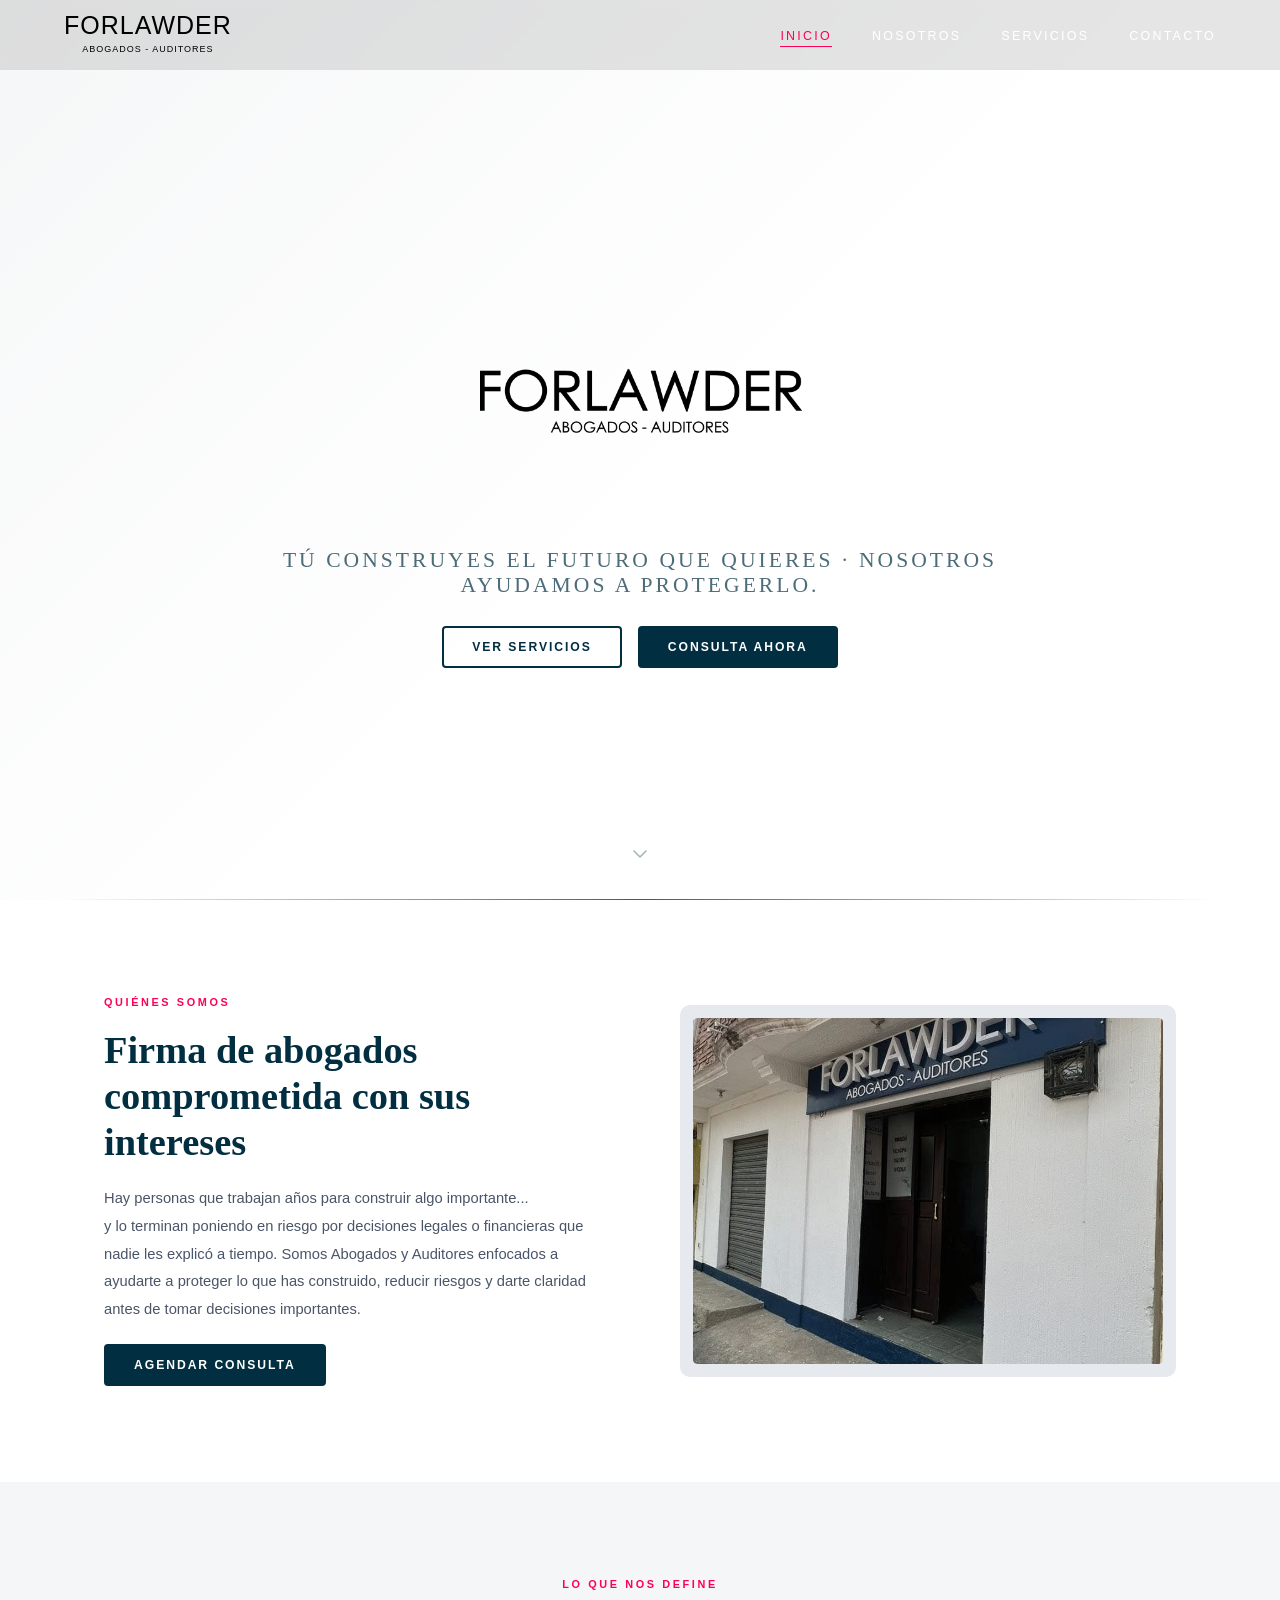
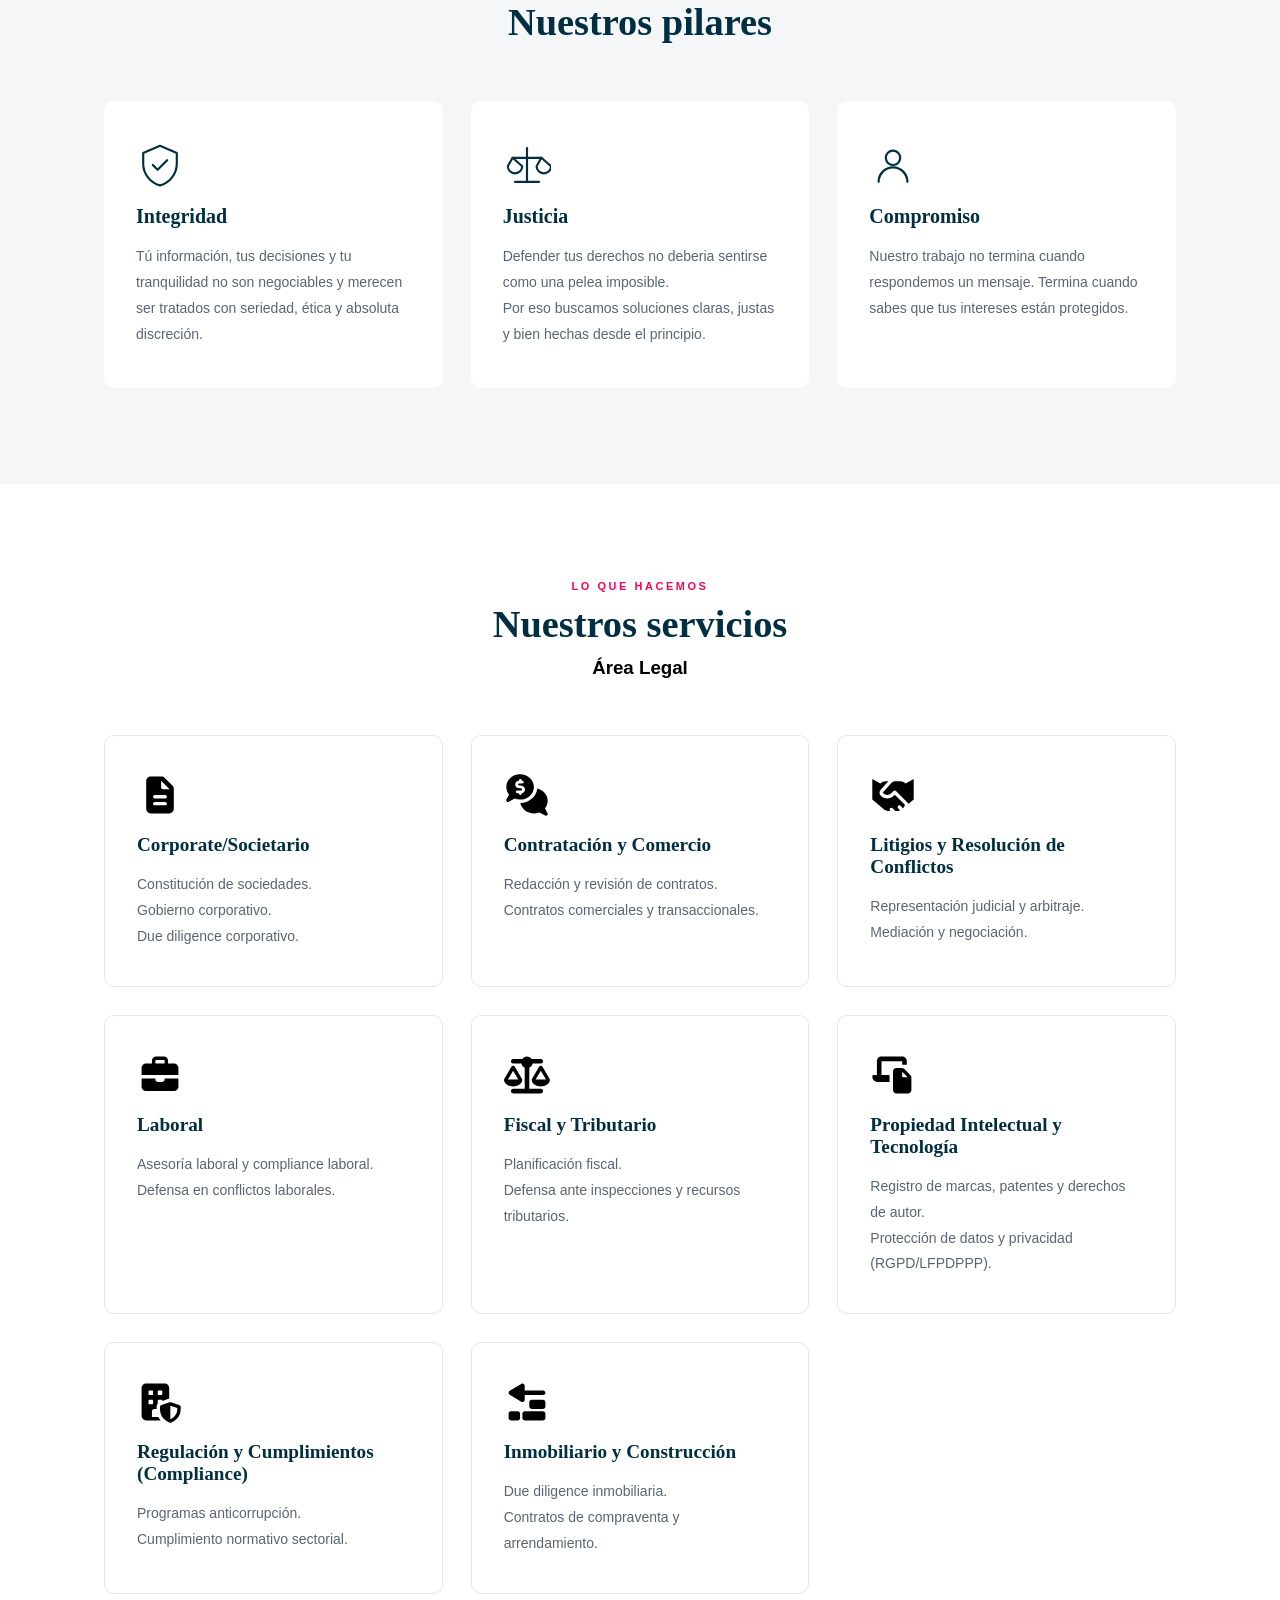
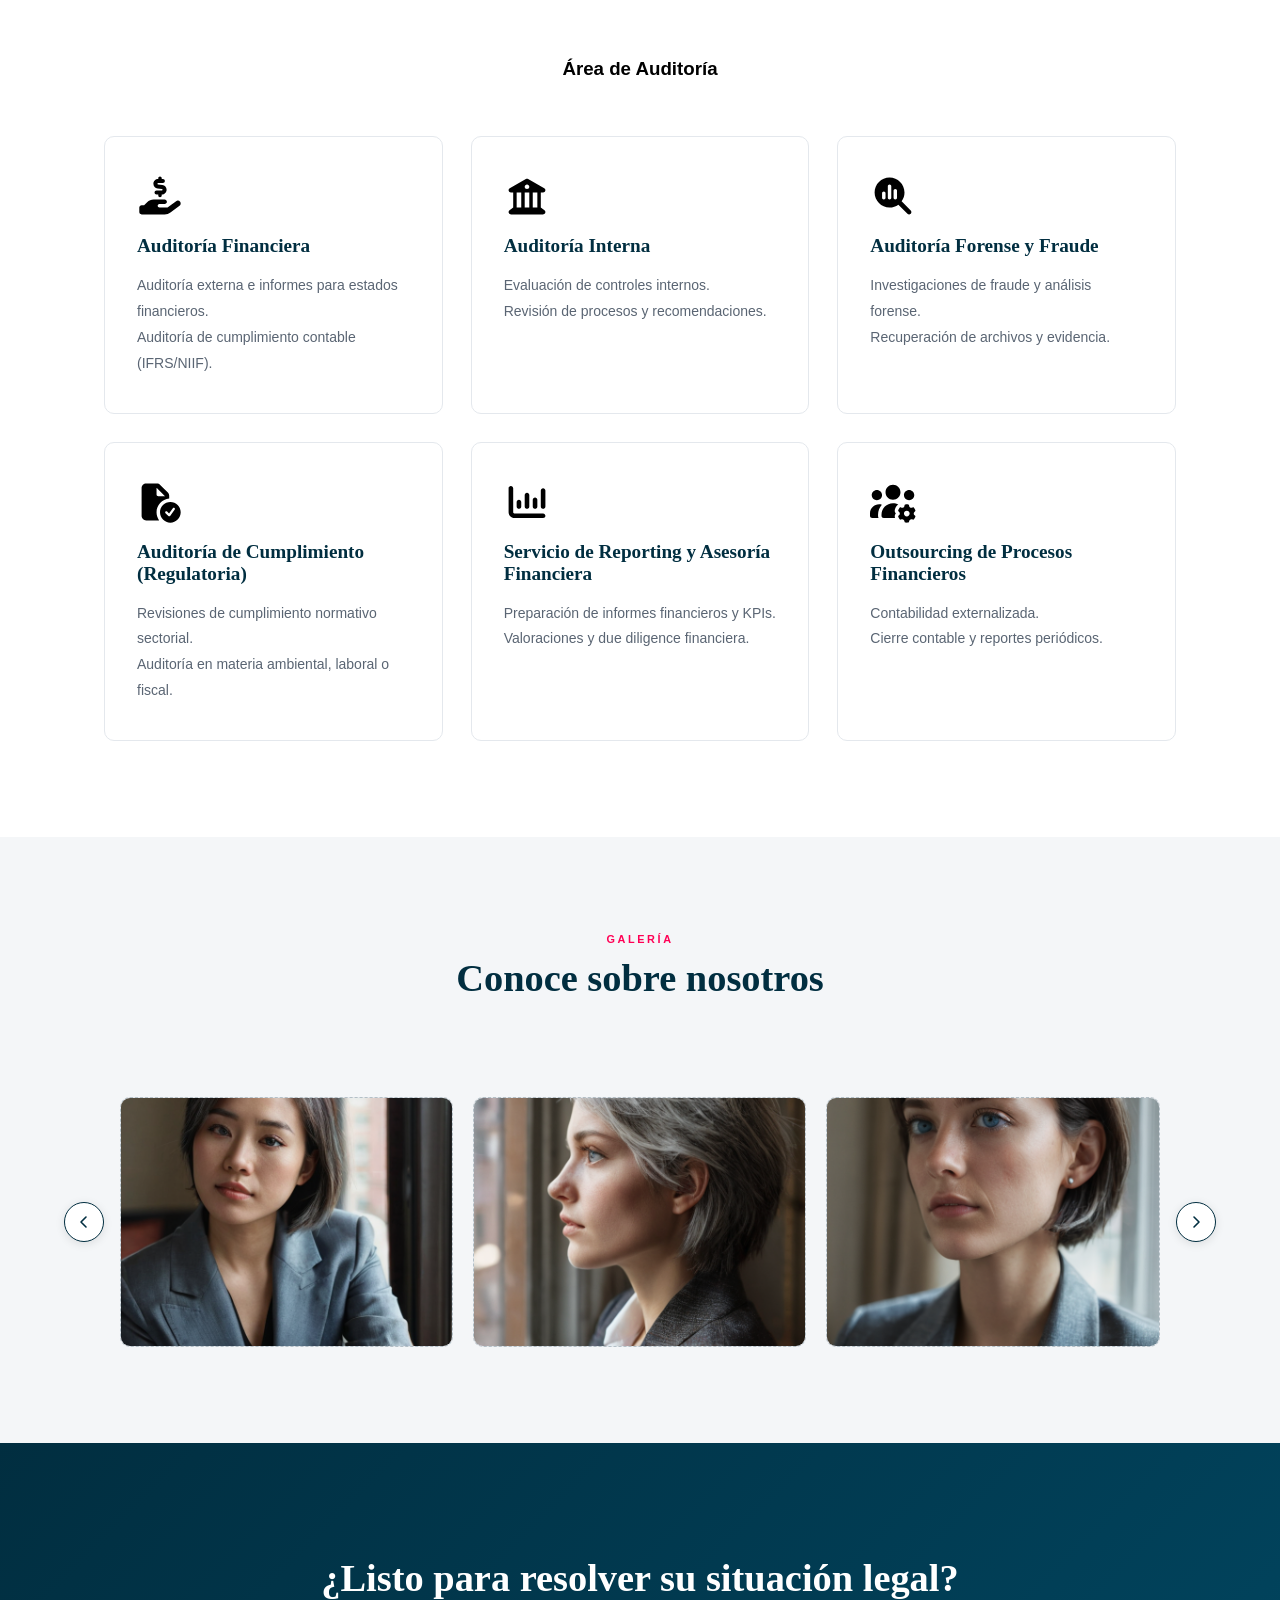
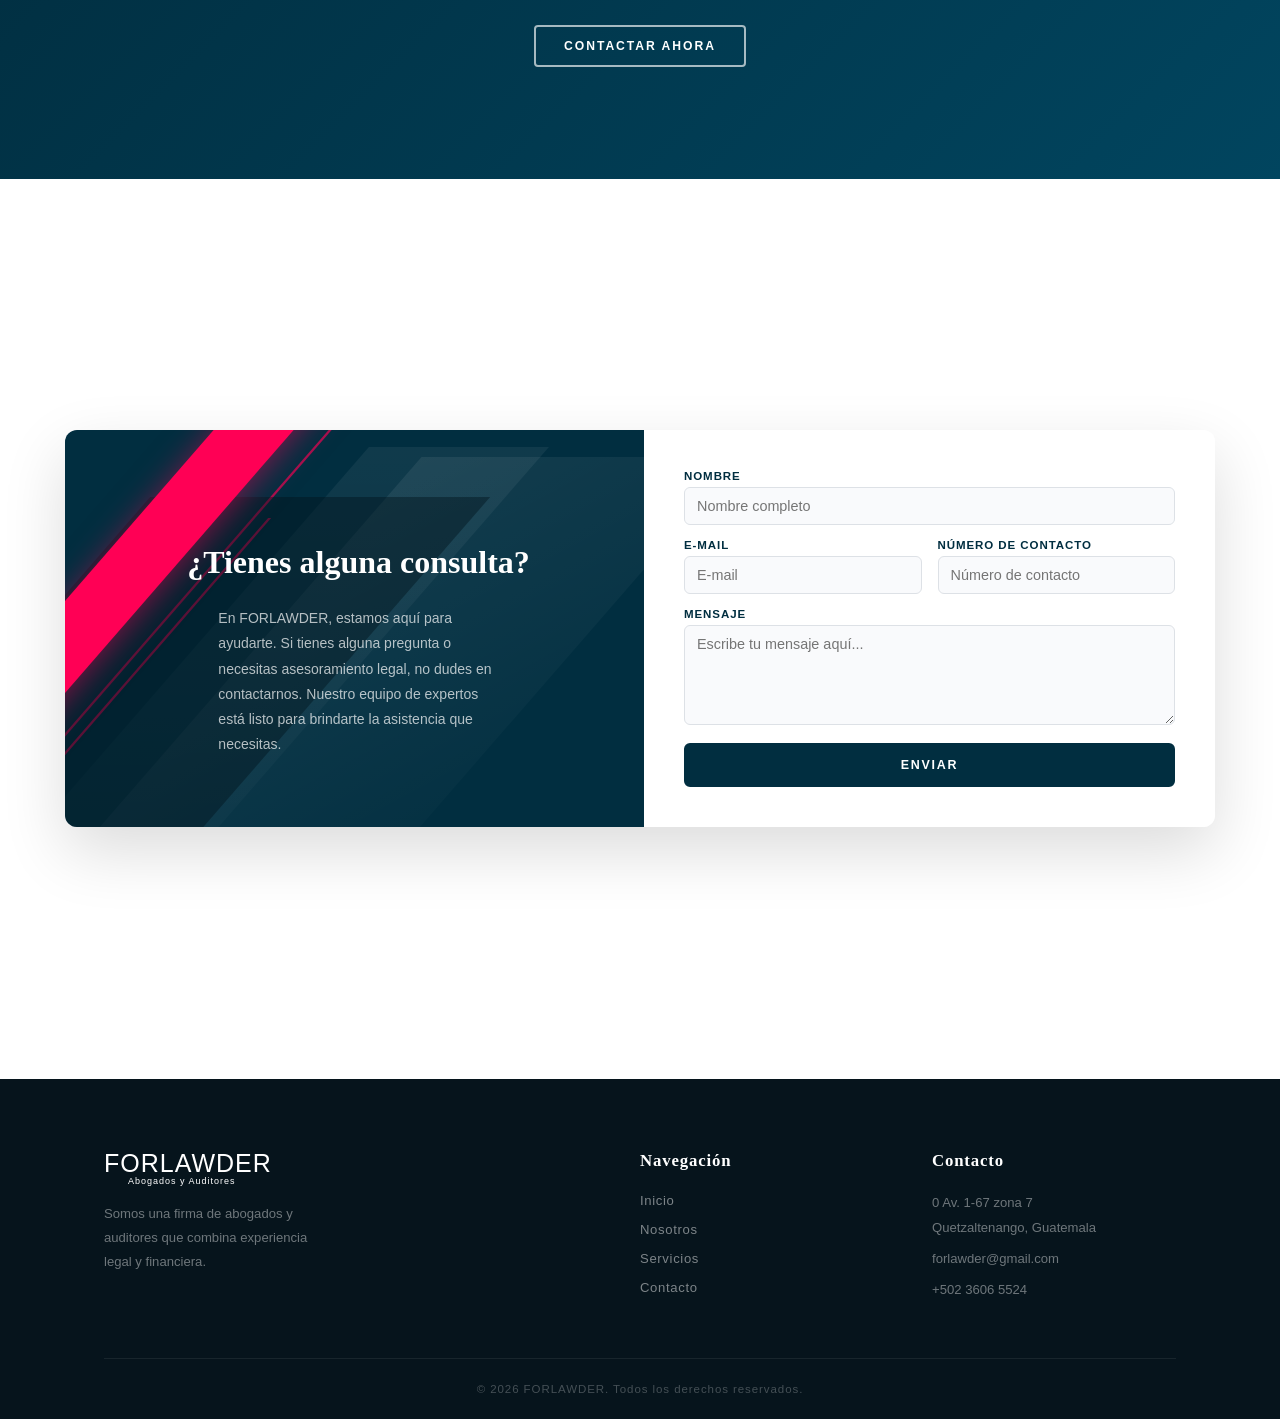
==== index.html @ 3ff67e29 "se añade la version minificada de css y js" ====
<!DOCTYPE html>
<html lang="es">

<head>
    <meta charset="UTF-8">
    <meta name="viewport" content="width=device-width, initial-scale=1.0">
    <meta name="description" content="FORLAWDER — Servicios legales especializados.">
    <meta http-equiv="Content-Security-Policy"
        content="default-src 'self'; script-src 'self'; style-src 'self' 'unsafe-inline' https://fonts.googleapis.com; font-src 'self' https://fonts.gstatic.com; img-src 'self'; connect-src 'self'; object-src 'none'; base-uri 'self'; form-action 'self';">
    <link rel="preload" as="image" href="resources/images/FORLAWDER LOGO.png">
    <title>FORLAWDER</title>
    <link rel="stylesheet" href="resources/css/style.min.css">
    <link rel="preconnect" href="https://fonts.googleapis.com">
    <link rel="preconnect" href="https://fonts.gstatic.com" crossorigin>
    <link
        href="https://fonts.googleapis.com/css2?family=Cormorant+Garamond:wght@300;400;600&family=Montserrat:wght@300;400;500&family=Raleway:wght@300;400&display=swap"
        rel="stylesheet">
</head>

<body>
    <header>
        <nav class="navbar">
            <div class="logo-container">
                <h1 class="logo-title">FORLAWDER</h1>
                <span class="logo-subtitle">ABOGADOS - AUDITORES</span>
            </div>


            <button class="navbar__toggle" aria-label="Abrir menú" aria-expanded="false">
                <span></span>
                <span></span>
                <span></span>
            </button>

            <ul class="navbar__links">
                <li><a href="#Inicio">Inicio</a></li>
                <li><a href="#Nosotros">Nosotros</a></li>
                <li class="navbar__dropdown">
                    <a href="#Servicios">Servicios</a>
                    <ul class="navbar__submenu">
                        <li><a href="#Servicios_legal">Legal</a></li>
                        <li><a href="#Servicios_auditoria">Auditoría</a></li>
                    </ul>
                </li>
                <li><a href="#Contacto">Contacto</a></li>
            </ul>
        </nav>
    </header>

    <main>

        <section id="Inicio" class="section-offset hero">
            <div class="hero__contenido">
                <img src="resources/images/FORLAWDER LOGO.png" alt="FORLAWDER Logo" class="hero__logo" width="480"
                    height="305">
                <p class="hero__tagline">Tú construyes el futuro que quieres &middot; Nosotros ayudamos a protegerlo.
                </p>
                <div class="hero__acciones">
                    <a href="#Servicios" class="btn btn--outline">Ver servicios</a>
                    <a href="#Contacto" class="btn btn--primary">Consulta ahora</a>
                </div>
            </div>
            <a href="#Nosotros" class="hero__scroll" aria-label="Continuar leyendo">
                <svg width="22" height="22" viewBox="0 0 22 22" fill="none" aria-hidden="true">
                    <path d="M5 9l6 6 6-6" stroke="currentColor" stroke-width="1.6" stroke-linecap="round"
                        stroke-linejoin="round" />
                </svg>
            </a>
        </section>


        <section id="Nosotros" class="section-offset seccion-intro">
            <div class="contenedor">
                <div class="intro__grid">

                    <div class="intro__texto" data-reveal="left">
                        <span class="etiqueta-seccion">Quiénes somos</span>
                        <h2 class="titulo-seccion">
                            Firma de abogados comprometida con sus intereses
                        </h2>
                        <p>
                            Hay personas que trabajan años para construir algo importante... <br>
                            y lo terminan poniendo en riesgo por decisiones legales o financieras que nadie les
                            explicó a tiempo.
                            Somos Abogados y Auditores enfocados a ayudarte a proteger lo que has construido, reducir
                            riesgos
                            y darte claridad antes de tomar decisiones importantes.
                        </p>
                        <a href="#Contacto" class="btn btn--primary intro__btn">Agendar consulta</a>
                    </div>

                    <div class="intro__visual" data-reveal="right">

                        <div class="visual-placeholder">
                            <img src="resources/images/forlawder-office.jpeg" alt="Oficinas FORLAWDER" loading="lazy"
                                decoding="async" width="800" height="534" class="visual-placeholder__img">
                        </div>
                    </div>

                </div>
            </div>
        </section>


        <section class="seccion-pilares">
            <div class="contenedor">

                <div class="seccion-encabezado" data-reveal>
                    <span class="etiqueta-seccion">Lo que nos define</span>
                    <h2 class="titulo-seccion">Nuestros pilares</h2>
                </div>

                <div class="pilares__grid">

                    <div class="pilar" data-reveal data-delay="1">
                        <div class="pilar__icono" aria-hidden="true">
                            <svg viewBox="0 0 40 40" fill="none" xmlns="http://www.w3.org/2000/svg">
                                <path d="M20 4L6 10v9c0 8.284 5.952 16.039 14 18 8.048-1.961 14-9.716 14-18v-9L20 4z"
                                    stroke="currentColor" stroke-width="1.8" stroke-linejoin="round" />
                                <path d="M14 20l4 4 8-8" stroke="currentColor" stroke-width="1.8" stroke-linecap="round"
                                    stroke-linejoin="round" />
                            </svg>
                        </div>
                        <h3>Integridad</h3>
                        <p>
                            Tú información, tus decisiones y tu tranquilidad no son negociables y merecen ser tratados
                            con seriedad,
                            ética y absoluta discreción.
                        </p>
                    </div>

                    <div class="pilar" data-reveal data-delay="2">
                        <div class="pilar__icono" aria-hidden="true">
                            <svg viewBox="0 0 40 40" fill="none" xmlns="http://www.w3.org/2000/svg">
                                <line x1="20" y1="6" x2="20" y2="34" stroke="currentColor" stroke-width="1.8"
                                    stroke-linecap="round" />
                                <line x1="10" y1="34" x2="30" y2="34" stroke="currentColor" stroke-width="1.8"
                                    stroke-linecap="round" />
                                <line x1="8" y1="14" x2="32" y2="14" stroke="currentColor" stroke-width="1.8"
                                    stroke-linecap="round" />
                                <path d="M8 14l-4 7a6 6 0 0012 0z" stroke="currentColor" stroke-width="1.8"
                                    stroke-linejoin="round" />
                                <path d="M32 14l-4 7a6 6 0 0012 0z" stroke="currentColor" stroke-width="1.8"
                                    stroke-linejoin="round" />
                            </svg>
                        </div>
                        <h3>Justicia</h3>
                        <p>
                            Defender tus derechos no deberia sentirse como una pelea imposible. <br>
                            Por eso buscamos soluciones claras, justas y bien hechas desde el principio.
                        </p>
                    </div>

                    <div class="pilar" data-reveal data-delay="3">
                        <div class="pilar__icono" aria-hidden="true">
                            <svg viewBox="0 0 40 40" fill="none" xmlns="http://www.w3.org/2000/svg">
                                <circle cx="20" cy="14" r="6" stroke="currentColor" stroke-width="1.8" />
                                <path d="M8 34c0-6.627 5.373-12 12-12s12 5.373 12 12" stroke="currentColor"
                                    stroke-width="1.8" stroke-linecap="round" />
                            </svg>
                        </div>
                        <h3>Compromiso</h3>
                        <p>
                            Nuestro trabajo no termina cuando respondemos un mensaje.
                            Termina cuando sabes que tus intereses están protegidos.
                        </p>
                    </div>

                </div>
            </div>
        </section>


        <section id="Servicios" class="section-offset seccion-servicios">
            <div class="contenedor">

                <div class="seccion-encabezado" data-reveal>
                    <span class="etiqueta-seccion">Lo que hacemos</span>
                    <h2 class="titulo-seccion">Nuestros servicios</h2>
                    <h3 id="Servicios_legal" class="titulo-seccion__subtitulo">Área Legal</h3>
                </div>


                <div class="servicios__grid">

                    <article class="tarjeta-servicio" data-reveal data-delay="1">
                        <div class="tarjeta-servicio__icono" aria-hidden="true">
                            <svg xmlns="http://www.w3.org/2000/svg" viewBox="0 0 640 640">
                                <!--!Font Awesome Free v7.2.0 by @fontawesome - https://fontawesome.com License - https://fontawesome.com/license/free Copyright 2026 Fonticons, Inc. -->
                                <path
                                    d="M128 128C128 92.7 156.7 64 192 64L341.5 64C358.5 64 374.8 70.7 386.8 82.7L493.3 189.3C505.3 201.3 512 217.6 512 234.6L512 512C512 547.3 483.3 576 448 576L192 576C156.7 576 128 547.3 128 512L128 128zM336 122.5L336 216C336 229.3 346.7 240 360 240L453.5 240L336 122.5zM248 320C234.7 320 224 330.7 224 344C224 357.3 234.7 368 248 368L392 368C405.3 368 416 357.3 416 344C416 330.7 405.3 320 392 320L248 320zM248 416C234.7 416 224 426.7 224 440C224 453.3 234.7 464 248 464L392 464C405.3 464 416 453.3 416 440C416 426.7 405.3 416 392 416L248 416z" />
                            </svg>
                        </div>
                        <h3>Corporate/Societario</h3>
                        <p>
                            Constitución de sociedades. <br>
                            Gobierno corporativo. <br>
                            Due diligence corporativo. <br>
                        </p>
                    </article>

                    <article class="tarjeta-servicio" data-reveal data-delay="2">
                        <div class="tarjeta-servicio__icono" aria-hidden="true">
                            <svg xmlns="http://www.w3.org/2000/svg" viewBox="0 0 640 640">
                                <!--!Font Awesome Free v7.2.0 by @fontawesome - https://fontawesome.com License - https://fontawesome.com/license/free Copyright 2026 Fonticons, Inc. -->
                                <path
                                    d="M224 384C330 384 416 305.2 416 208C416 110.8 330 32 224 32C118 32 32 110.8 32 208C32 247.6 46.3 284.2 70.4 313.6L34.8 380.8C29.9 390.1 31.6 401.5 39 409C46.4 416.5 57.9 418.2 67.2 413.2L148.8 370C171.9 379 197.3 384 224 384zM227.2 432C243.6 513.9 321.9 576 416 576C442.7 576 468.1 571 491.2 562L572.8 605.2C582.1 610.1 593.5 608.4 601 601C608.5 593.6 610.2 582.1 605.2 572.8L569.6 505.6C593.7 476.2 608 439.6 608 400C608 317.6 546.3 248.5 463 229.3C451.5 345.1 347.2 430.5 227.2 432zM228 96C239 96 248 105 248 116L248 120L256 120C267 120 276 129 276 140C276 151 267 160 256 160L208.5 160C201.6 160 196 165.6 196 172.5C196 178.6 200.4 183.8 206.4 184.8L248.1 191.8C273.4 196 292 217.9 292 243.6C292 269.7 273 291.3 248 295.4L248 300.1C248 311.1 239 320.1 228 320.1C217 320.1 208 311.1 208 300.1L208 296.1L184 296.1C173 296.1 164 287.1 164 276.1C164 265.1 173 256.1 184 256.1L239.5 256.1C246.4 256.1 252 250.5 252 243.6C252 237.5 247.6 232.3 241.6 231.3L199.9 224.3C174.6 220.1 156 198.2 156 172.5C156 143.7 179.2 120.3 208 120L208 116C208 105 217 96 228 96z" />
                            </svg>

                        </div>
                        <h3>Contratación y Comercio</h3>
                        <p>
                            Redacción y revisión de contratos. <br>
                            Contratos comerciales y transaccionales. <br>
                        </p>
                    </article>

                    <article class="tarjeta-servicio" data-reveal data-delay="2">
                        <div class="tarjeta-servicio__icono" aria-hidden="true">
                            <svg xmlns="http://www.w3.org/2000/svg" viewBox="0 0 640 640">
                                <!--!Font Awesome Free v7.2.0 by @fontawesome - https://fontawesome.com License - https://fontawesome.com/license/free Copyright 2026 Fonticons, Inc. -->
                                <path
                                    d="M300.9 149.2L184.3 278.8C179.7 283.9 179.9 291.8 184.8 296.7C215.3 327.2 264.8 327.2 295.3 296.7L327.1 264.9C331.3 260.7 336.6 258.4 342 258C348.8 257.4 355.8 259.7 361 264.9L537.6 440L608 384L608 96L496 160L472.2 144.1C456.4 133.6 437.9 128 418.9 128L348.5 128C347.4 128 346.2 128 345.1 128.1C328.2 129 312.3 136.6 300.9 149.2zM148.6 246.7L255.4 128L215.8 128C190.3 128 165.9 138.1 147.9 156.1L144 160L32 96L32 384L188.4 514.3C211.4 533.5 240.4 544 270.3 544L286 544L279 537C269.6 527.6 269.6 512.4 279 503.1C288.4 493.8 303.6 493.7 312.9 503.1L353.9 544.1L362.9 544.1C382 544.1 400.7 539.8 417.7 531.8L391 505C381.6 495.6 381.6 480.4 391 471.1C400.4 461.8 415.6 461.7 424.9 471.1L456.9 503.1L474.4 485.6C483.3 476.7 485.9 463.8 482 452.5L344.1 315.7L329.2 330.6C279.9 379.9 200.1 379.9 150.8 330.6C127.8 307.6 126.9 270.7 148.6 246.6z" />
                            </svg>
                        </div>
                        <h3>Litigios y Resolución de Conflictos</h3>
                        <p>
                            Representación judicial y arbitraje. <br>
                            Mediación y negociación. <br>
                        </p>
                    </article>

                    <article class="tarjeta-servicio" data-reveal data-delay="2">
                        <div class="tarjeta-servicio__icono" aria-hidden="true">
                            <svg xmlns="http://www.w3.org/2000/svg" viewBox="0 0 640 640">
                                <!--!Font Awesome Free v7.2.0 by fontawesome - https://fontawesome.com License - https://fontawesome.com/license/free Copyright 2026 Fonticons, Inc. -->
                                <path
                                    d="M264 112L376 112C380.4 112 384 115.6 384 120L384 160L256 160L256 120C256 115.6 259.6 112 264 112zM208 120L208 160L128 160C92.7 160 64 188.7 64 224L64 320L576 320L576 224C576 188.7 547.3 160 512 160L432 160L432 120C432 89.1 406.9 64 376 64L264 64C233.1 64 208 89.1 208 120zM576 368L384 368L384 384C384 401.7 369.7 416 352 416L288 416C270.3 416 256 401.7 256 384L256 368L64 368L64 480C64 515.3 92.7 544 128 544L512 544C547.3 544 576 515.3 576 480L576 368z" />
                            </svg>

                        </div>
                        <h3>Laboral</h3>
                        <p>
                            Asesoría laboral y compliance laboral. <br>
                            Defensa en conflictos laborales. <br>
                        </p>
                    </article>

                    <article class="tarjeta-servicio" data-reveal data-delay="2">
                        <div class="tarjeta-servicio__icono" aria-hidden="true">
                            <svg xmlns="http://www.w3.org/2000/svg" viewBox="0 0 640 640">
                                <!--!Font Awesome Free v7.2.0 by @fontawesome - https://fontawesome.com License - https://fontawesome.com/license/free Copyright 2026 Fonticons, Inc. -->
                                <path
                                    d="M384 96L512 96C529.7 96 544 110.3 544 128C544 145.7 529.7 160 512 160L398.4 160C393.2 185.8 375.5 207.1 352 217.3L352 512L512 512C529.7 512 544 526.3 544 544C544 561.7 529.7 576 512 576L128 576C110.3 576 96 561.7 96 544C96 526.3 110.3 512 128 512L288 512L288 217.3C264.5 207 246.8 185.7 241.6 160L128 160C110.3 160 96 145.7 96 128C96 110.3 110.3 96 128 96L256 96C270.6 76.6 293.8 64 320 64C346.2 64 369.4 76.6 384 96zM439.6 384L584.4 384L512 259.8L439.6 384zM512 480C449.1 480 396.8 446 386 401.1C383.4 390.1 387 378.8 392.7 369L487.9 205.8C492.9 197.2 502.1 192 512 192C521.9 192 531.1 197.3 536.1 205.8L631.3 369C637 378.8 640.6 390.1 638 401.1C627.2 445.9 574.9 480 512 480zM126.8 259.8L54.4 384L199.3 384L126.8 259.8zM.9 401.1C-1.7 390.1 1.9 378.8 7.6 369L102.8 205.8C107.8 197.2 117 192 126.9 192C136.8 192 146 197.3 151 205.8L246.2 369C251.9 378.8 255.5 390.1 252.9 401.1C242.1 445.9 189.8 480 126.9 480C64 480 11.7 446 .9 401.1z" />
                            </svg>
                        </div>
                        <h3>Fiscal y Tributario</h3>
                        <p>
                            Planificación fiscal. <br>
                            Defensa ante inspecciones y recursos tributarios. <br>
                        </p>
                    </article>

                    <article class="tarjeta-servicio" data-reveal data-delay="2">
                        <div class="tarjeta-servicio__icono" aria-hidden="true">
                            <svg xmlns="http://www.w3.org/2000/svg" viewBox="0 0 640 640">
                                <!--!Font Awesome Pro v7.2.0 by @fontawesome - https://fontawesome.com License - https://fontawesome.com/license (Commercial License) Copyright 2026 Fonticons, Inc. -->
                                <path
                                    d="M96 128C96 92.7 124.7 64 160 64L448 64C483.3 64 512 92.7 512 128L512 176L448 176L448 128L160 128L160 320L272 320L272 416L108.8 416C66.4 416 32 381.6 32 339.2C32 328.6 40.6 320 51.2 320L96 320L96 128zM561.9 321.9C570.9 330.9 576 343.1 576 355.8L576 528C576 554.5 554.5 576 528 576L368 576C341.5 576 320 554.5 320 528L320 272C320 245.5 341.5 224 368 224L444.1 224C456.8 224 469 229.1 478 238.1C498 258.1 525.9 286 561.9 322zM448 336C448 344.8 455.2 352 464 352L524.1 352L448 275.9L448 336z" />
                            </svg>

                        </div>
                        <h3>Propiedad Intelectual y Tecnología</h3>
                        <p>
                            Registro de marcas, patentes y derechos de autor. <br>
                            Protección de datos y privacidad (RGPD/LFPDPPP). <br>
                        </p>
                    </article>

                    <article class="tarjeta-servicio" data-reveal data-delay="2">
                        <div class="tarjeta-servicio__icono" aria-hidden="true">
                            <svg xmlns="http://www.w3.org/2000/svg" viewBox="0 0 640 640">
                                <!--!Font Awesome Free v7.2.0 by @fontawesome - https://fontawesome.com License - https://fontawesome.com/license/free Copyright 2026 Fonticons, Inc. -->
                                <path
                                    d="M128 64C92.7 64 64 92.7 64 128L64 512C64 547.3 92.7 576 128 576L329.2 576C316.7 561.3 306 545.2 297.4 528L207.9 528L207.9 448C207.9 430.3 222.2 416 239.9 416L271.9 416L271.9 389.3C271.9 371.2 278 354.1 288.5 340.5C288.1 339.1 287.9 337.6 287.9 336L287.9 304C287.9 295.2 295.1 288 303.9 288L335.9 288C344.7 288 351.9 295.2 351.9 304L351.9 305L438.6 276.1C441.7 275.1 444.8 274.3 447.9 273.6L448 128C448 92.7 419.3 64 384 64L128 64zM160 176C160 167.2 167.2 160 176 160L208 160C216.8 160 224 167.2 224 176L224 208C224 216.8 216.8 224 208 224L176 224C167.2 224 160 216.8 160 208L160 176zM304 160L336 160C344.8 160 352 167.2 352 176L352 208C352 216.8 344.8 224 336 224L304 224C295.2 224 288 216.8 288 208L288 176C288 167.2 295.2 160 304 160zM160 304C160 295.2 167.2 288 176 288L208 288C216.8 288 224 295.2 224 304L224 336C224 344.8 216.8 352 208 352L176 352C167.2 352 160 344.8 160 336L160 304zM477.3 552.5L464 558.8L464 370.7L560 402.7L560 422.3C560 478.1 527.8 528.8 477.3 552.6zM453.9 323.5L341.9 360.8C328.8 365.2 320 377.4 320 391.2L320 422.3C320 496.7 363 564.4 430.2 596L448.7 604.7C453.5 606.9 458.7 608.1 463.9 608.1C469.1 608.1 474.4 606.9 479.1 604.7L497.6 596C565 564.3 608 496.6 608 422.2L608 391.1C608 377.3 599.2 365.1 586.1 360.7L474.1 323.4C467.5 321.2 460.4 321.2 453.9 323.4z" />
                            </svg>
                        </div>
                        <h3>Regulación y Cumplimientos (Compliance)</h3>
                        <p>
                            Programas anticorrupción. <br>
                            Cumplimiento normativo sectorial. <br>
                        </p>
                    </article>

                    <article class="tarjeta-servicio" data-reveal data-delay="2">
                        <div class="tarjeta-servicio__icono" aria-hidden="true">
                            <svg xmlns="http://www.w3.org/2000/svg" viewBox="0 0 640 640">
                                <!--!Font Awesome Free v7.2.0 by @fontawesome - https://fontawesome.com License - https://fontawesome.com/license/free Copyright 2026 Fonticons, Inc. -->
                                <path
                                    d="M288 96C288 84.5 281.8 73.8 271.8 68.2C261.8 62.6 249.5 62.7 239.6 68.6L79.6 164.6C69.9 170.3 64 180.8 64 192C64 203.2 69.9 213.7 79.5 219.4L239.5 315.4C249.4 321.3 261.7 321.5 271.7 315.8C281.7 310.1 288 299.5 288 288L288 224L544 224C561.7 224 576 209.7 576 192C576 174.3 561.7 160 544 160L288 160L288 96zM384 288C366.3 288 352 302.3 352 320L352 384C352 401.7 366.3 416 384 416L544 416C561.7 416 576 401.7 576 384L576 320C576 302.3 561.7 288 544 288L384 288zM64 480L64 544C64 561.7 78.3 576 96 576L192 576C209.7 576 224 561.7 224 544L224 480C224 462.3 209.7 448 192 448L96 448C78.3 448 64 462.3 64 480zM288 448C270.3 448 256 462.3 256 480L256 544C256 561.7 270.3 576 288 576L544 576C561.7 576 576 561.7 576 544L576 480C576 462.3 561.7 448 544 448L288 448z" />
                            </svg>
                        </div>
                        <h3>Inmobiliario y Construcción</h3>
                        <p>
                            Due diligence inmobiliaria. <br>
                            Contratos de compraventa y arrendamiento. <br>
                        </p>
                    </article>



                </div>
            </div>



            <div class="contenedor" style="margin-top: 4rem;">
                <div class="seccion-encabezado" data-reveal>
                    <h3 id="Servicios_auditoria" class="titulo-seccion__subtitulo">Área de Auditoría</h3>
                </div>
                <div class="servicios__grid">



                    <article class="tarjeta-servicio" data-reveal data-delay="2">
                        <div class="tarjeta-servicio__icono" aria-hidden="true">
                            <svg xmlns="http://www.w3.org/2000/svg" viewBox="0 0 640 640">
                                <!--!Font Awesome Free v7.2.0 by @fontawesome - https://fontawesome.com License - https://fontawesome.com/license/free Copyright 2026 Fonticons, Inc. -->
                                <path
                                    d="M320 48C306.7 48 296 58.7 296 72L296 84L294.2 84C257.6 84 228 113.7 228 150.2C228 183.6 252.9 211.8 286 215.9L347 223.5C352.1 224.1 356 228.5 356 233.7C356 239.4 351.4 243.9 345.8 243.9L272 244C256.5 244 244 256.5 244 272C244 287.5 256.5 300 272 300L296 300L296 312C296 325.3 306.7 336 320 336C333.3 336 344 325.3 344 312L344 300L345.8 300C382.4 300 412 270.3 412 233.8C412 200.4 387.1 172.2 354 168.1L293 160.5C287.9 159.9 284 155.5 284 150.3C284 144.6 288.6 140.1 294.2 140.1L360 140C375.5 140 388 127.5 388 112C388 96.5 375.5 84 360 84L344 84L344 72C344 58.7 333.3 48 320 48zM141.3 405.5L98.7 448L64 448C46.3 448 32 462.3 32 480L32 544C32 561.7 46.3 576 64 576L384.5 576C413.5 576 441.8 566.7 465.2 549.5L591.8 456.2C609.6 443.1 613.4 418.1 600.3 400.3C587.2 382.5 562.2 378.7 544.4 391.8L424.6 480L312 480C298.7 480 288 469.3 288 456C288 442.7 298.7 432 312 432L384 432C401.7 432 416 417.7 416 400C416 382.3 401.7 368 384 368L231.8 368C197.9 368 165.3 381.5 141.3 405.5z" />
                            </svg>
                        </div>
                        <h3>Auditoría Financiera</h3>
                        <p>
                            Auditoría externa e informes para estados financieros. <br>
                            Auditoría de cumplimiento contable (IFRS/NIIF). <br>
                        </p>
                    </article>

                    <article class="tarjeta-servicio" data-reveal data-delay="2">
                        <div class="tarjeta-servicio__icono" aria-hidden="true">
                            <svg xmlns="http://www.w3.org/2000/svg" viewBox="0 0 640 640">
                                <!--!Font Awesome Free v7.2.0 by @fontawesome - https://fontawesome.com License - https://fontawesome.com/license/free Copyright 2026 Fonticons, Inc. -->
                                <path
                                    d="M335.9 84.2C326.1 78.6 314 78.6 304.1 84.2L80.1 212.2C67.5 219.4 61.3 234.2 65 248.2C68.7 262.2 81.5 272 96 272L128 272L128 480L128 480L76.8 518.4C68.7 524.4 64 533.9 64 544C64 561.7 78.3 576 96 576L544 576C561.7 576 576 561.7 576 544C576 533.9 571.3 524.4 563.2 518.4L512 480L512 272L544 272C558.5 272 571.2 262.2 574.9 248.2C578.6 234.2 572.4 219.4 559.8 212.2L335.8 84.2zM464 272L464 480L400 480L400 272L464 272zM352 272L352 480L288 480L288 272L352 272zM240 272L240 480L176 480L176 272L240 272zM320 160C337.7 160 352 174.3 352 192C352 209.7 337.7 224 320 224C302.3 224 288 209.7 288 192C288 174.3 302.3 160 320 160z" />
                            </svg>
                        </div>
                        <h3>Auditoría Interna</h3>
                        <p>
                            Evaluación de controles internos. <br>
                            Revisión de procesos y recomendaciones. <br>
                        </p>
                    </article>

                    <article class="tarjeta-servicio" data-reveal data-delay="2">
                        <div class="tarjeta-servicio__icono" aria-hidden="true">
                            <svg xmlns="http://www.w3.org/2000/svg" viewBox="0 0 640 640">
                                <!--!Font Awesome Pro v7.2.0 by @fontawesome - https://fontawesome.com License - https://fontawesome.com/license (Commercial License) Copyright 2026 Fonticons, Inc. -->
                                <path
                                    d="M480 272C480 317.9 465.1 360.3 440 394.7L566.6 521.4C579.1 533.9 579.1 554.2 566.6 566.7C554.1 579.2 533.8 579.2 521.3 566.7L394.7 440C360.3 465.1 317.9 480 272 480C157.1 480 64 386.9 64 272C64 157.1 157.1 64 272 64C386.9 64 480 157.1 480 272zM168 280L168 344C168 357.3 178.7 368 192 368C205.3 368 216 357.3 216 344L216 280C216 266.7 205.3 256 192 256C178.7 256 168 266.7 168 280zM248 184L248 344C248 357.3 258.7 368 272 368C285.3 368 296 357.3 296 344L296 184C296 170.7 285.3 160 272 160C258.7 160 248 170.7 248 184zM328 248L328 344C328 357.3 338.7 368 352 368C365.3 368 376 357.3 376 344L376 248C376 234.7 365.3 224 352 224C338.7 224 328 234.7 328 248z" />
                            </svg>
                        </div>
                        <h3>Auditoría Forense y Fraude</h3>
                        <p>
                            Investigaciones de fraude y análisis forense. <br>
                            Recuperación de archivos y evidencia. <br>
                        </p>
                    </article>

                    <article class="tarjeta-servicio" data-reveal data-delay="2">
                        <div class="tarjeta-servicio__icono" aria-hidden="true">
                            <svg xmlns="http://www.w3.org/2000/svg" viewBox="0 0 640 640">
                                <!--!Font Awesome Free v7.2.0 by @fontawesome - https://fontawesome.com License - https://fontawesome.com/license/free Copyright 2026 Fonticons, Inc. -->
                                <path
                                    d="M128 64C92.7 64 64 92.7 64 128L64 512C64 547.3 92.7 576 128 576L308 576C285.3 544.5 272 505.8 272 464C272 363.4 349.4 280.8 448 272.7L448 234.6C448 217.6 441.3 201.3 429.3 189.3L322.7 82.7C310.7 70.7 294.5 64 277.5 64L128 64zM389.5 240L296 240C282.7 240 272 229.3 272 216L272 122.5L389.5 240zM608 464C608 384.5 543.5 320 464 320C384.5 320 320 384.5 320 464C320 543.5 384.5 608 464 608C543.5 608 608 543.5 608 464zM521.4 403.1C528.5 408.3 530.1 418.3 524.9 425.4L460.9 513.4C458.1 517.2 453.9 519.6 449.2 519.9C444.5 520.2 439.9 518.6 436.6 515.3L396.6 475.3C390.4 469.1 390.4 458.9 396.6 452.7C402.8 446.5 413 446.5 419.2 452.7L446 479.5L499 406.6C504.2 399.5 514.2 397.9 521.4 403.1z" />
                            </svg>
                        </div>
                        <h3>Auditoría de Cumplimiento (Regulatoria)</h3>
                        <p>
                            Revisiones de cumplimiento normativo sectorial. <br>
                            Auditoría en materia ambiental, laboral o fiscal. <br>
                        </p>
                    </article>
                    <article class="tarjeta-servicio" data-reveal data-delay="2">
                        <div class="tarjeta-servicio__icono" aria-hidden="true">
                            <svg xmlns="http://www.w3.org/2000/svg" viewBox="0 0 640 640">
                                <!--!Font Awesome Free v7.2.0 by @fontawesome - https://fontawesome.com License - https://fontawesome.com/license/free Copyright 2026 Fonticons, Inc. -->
                                <path
                                    d="M96 96C113.7 96 128 110.3 128 128L128 464C128 472.8 135.2 480 144 480L544 480C561.7 480 576 494.3 576 512C576 529.7 561.7 544 544 544L144 544C99.8 544 64 508.2 64 464L64 128C64 110.3 78.3 96 96 96zM208 288C225.7 288 240 302.3 240 320L240 384C240 401.7 225.7 416 208 416C190.3 416 176 401.7 176 384L176 320C176 302.3 190.3 288 208 288zM352 224L352 384C352 401.7 337.7 416 320 416C302.3 416 288 401.7 288 384L288 224C288 206.3 302.3 192 320 192C337.7 192 352 206.3 352 224zM432 256C449.7 256 464 270.3 464 288L464 384C464 401.7 449.7 416 432 416C414.3 416 400 401.7 400 384L400 288C400 270.3 414.3 256 432 256zM576 160L576 384C576 401.7 561.7 416 544 416C526.3 416 512 401.7 512 384L512 160C512 142.3 526.3 128 544 128C561.7 128 576 142.3 576 160z" />
                            </svg>
                        </div>
                        <h3>Servicio de Reporting y Asesoría Financiera</h3>
                        <p>
                            Preparación de informes financieros y KPIs. <br>
                            Valoraciones y due diligence financiera. <br>
                        </p>
                    </article>
                    <article class="tarjeta-servicio" data-reveal data-delay="2">
                        <div class="tarjeta-servicio__icono" aria-hidden="true">
                            <svg xmlns="http://www.w3.org/2000/svg" viewBox="0 0 640 640">
                                <!--!Font Awesome Free v7.2.0 by @fontawesome - https://fontawesome.com License - https://fontawesome.com/license/free Copyright 2026 Fonticons, Inc. -->
                                <path
                                    d="M320 288C377.4 288 424 241.4 424 184C424 126.6 377.4 80 320 80C262.6 80 216 126.6 216 184C216 241.4 262.6 288 320 288zM96 296C135.8 296 168 263.8 168 224C168 184.2 135.8 152 96 152C56.2 152 24 184.2 24 224C24 263.8 56.2 296 96 296zM0 480L0 512C0 529.7 14.3 544 32 544L118.7 544C114.4 534.2 112 523.4 112 512L112 496C112 442.8 132 394.2 164.9 357.4C153.2 353.9 140.8 352 128 352C57.3 352 0 409.3 0 480zM616 224C616 184.2 583.8 152 544 152C504.2 152 472 184.2 472 224C472 263.8 504.2 296 544 296C583.8 296 616 263.8 616 224zM160 496L160 512C160 529.7 174.3 544 192 544L348.8 544C341.7 522.4 342.5 499.6 359.5 480C345.5 463.8 339 440.3 348.1 416.7C354.7 399.6 364 383.6 375.5 369.4C380.9 362.8 387.1 357.7 393.8 354C371.7 342.5 346.6 336 320 336C231.6 336 160 407.6 160 496zM624.6 451.9C630.9 448.3 634.1 440.8 631.4 433.9C626.6 421.5 619.9 409.8 611.5 399.5C606.9 393.8 598.8 392.8 592.5 396.5C570.7 409.1 543.9 393.7 543.9 368.4C543.9 361.1 539 354.6 531.8 353.5C518.9 351.5 505 351.5 492.1 353.5C484.9 354.6 480 361.1 480 368.4C480 393.6 453.2 409.1 431.4 396.5C425.1 392.9 417 393.9 412.4 399.5C404 409.8 397.3 421.5 392.5 433.9C389.9 440.7 393 448.2 399.3 451.8C421.2 464.4 421.2 495.3 399.3 508C393 511.6 389.8 519.1 392.5 525.9C397.3 538.3 404 550 412.4 560.3C417 566 425.1 567 431.4 563.3C453.2 550.7 480 566.2 480 591.4C480 598.7 484.9 605.2 492.1 606.3C505 608.3 518.9 608.3 531.8 606.3C539 605.2 543.9 598.7 543.9 591.4C543.9 566.2 570.7 550.7 592.5 563.3C598.8 566.9 606.9 565.9 611.5 560.3C619.9 550 626.6 538.3 631.4 525.9C634 519.1 630.9 511.6 624.6 508C602.7 495.4 602.7 464.5 624.6 451.8zM472 480C472 457.9 489.9 440 512 440C534.1 440 552 457.9 552 480C552 502.1 534.1 520 512 520C489.9 520 472 502.1 472 480z" />
                            </svg>
                        </div>
                        <h3>Outsourcing de Procesos Financieros</h3>
                        <p>
                            Contabilidad externalizada. <br>
                            Cierre contable y reportes periódicos. <br>
                        </p>
                    </article>
                </div>
            </div>
        </section>
        <section class="seccion-carrete">
            <div class="contenedor">
                <div class="seccion-encabezado" data-reveal>
                    <span class="etiqueta-seccion">Galería</span>
                    <h2 class="titulo-seccion">Conoce sobre nosotros</h2>
                </div>
            </div>
            <div class="carrete">
                <button class="carrete__nav carrete__nav--prev" id="carretePrev" aria-label="Anterior">
                    <svg width="18" height="18" viewBox="0 0 18 18" fill="none" aria-hidden="true">
                        <path d="M11 4L6 9l5 5" stroke="currentColor" stroke-width="1.6" stroke-linecap="round"
                            stroke-linejoin="round" />
                    </svg>
                </button>
                <div class="carrete__pista" id="carretePista">
                    <div class="carrete__item carrete__item--vacio" tabindex="0" role="button" aria-label="Ver perfil"
                        data-lb-src="resources/images/example1.png" data-lb-etiqueta="Área de práctica"
                        data-lb-titulo="Nombre del Miembro" data-lb-cargo="Cargo o Puesto"
                        data-lb-texto="Lorem ipsum dolor sit amet, consectetur adipiscing elit. Sed do eiusmod tempor incididunt ut labore et dolore magna aliqua. Ut enim ad minim veniam, quis nostrud exercitation ullamco laboris nisi ut aliquip ex ea commodo consequat.">
                        <span><img src="resources/images/example1.png" alt="Nombre del Miembro" loading="lazy"
                                decoding="async"></span>
                    </div>
                    <div class="carrete__item carrete__item--vacio" tabindex="0" role="button" aria-label="Ver perfil"
                        data-lb-src="resources/images/example2.png" data-lb-etiqueta="Área de práctica"
                        data-lb-titulo="Nombre del Miembro" data-lb-cargo="Cargo o Puesto"
                        data-lb-texto="Lorem ipsum dolor sit amet, consectetur adipiscing elit. Sed do eiusmod tempor incididunt ut labore et dolore magna aliqua. Ut enim ad minim veniam, quis nostrud exercitation ullamco laboris nisi ut aliquip ex ea commodo consequat.">
                        <span><img src="resources/images/example2.png" alt="Nombre del Miembro" loading="lazy"
                                decoding="async"></span></div>
                    <div class="carrete__item carrete__item--vacio" tabindex="0" role="button" aria-label="Ver perfil"
                        data-lb-src="resources/images/example3.png" data-lb-etiqueta="Área de práctica"
                        data-lb-titulo="Nombre del Miembro" data-lb-cargo="Cargo o Puesto"
                        data-lb-texto="Lorem ipsum dolor sit amet, consectetur adipiscing elit. Sed do eiusmod tempor incididunt ut labore et dolore magna aliqua. Ut enim ad minim veniam, quis nostrud exercitation ullamco laboris nisi ut aliquip ex ea commodo consequat.">
                        <span><img src="resources/images/example3.png" alt="Nombre del Miembro" loading="lazy"
                                decoding="async"></span></div>
                    <div class="carrete__item carrete__item--vacio" tabindex="0" role="button" aria-label="Ver perfil"
                        data-lb-src="resources/images/example4.png" data-lb-etiqueta="Área de práctica"
                        data-lb-titulo="Nombre del Miembro" data-lb-cargo="Cargo o Puesto"
                        data-lb-texto="Lorem ipsum dolor sit amet, consectetur adipiscing elit. Sed do eiusmod tempor incididunt ut labore et dolore magna aliqua. Ut enim ad minim veniam, quis nostrud exercitation ullamco laboris nisi ut aliquip ex ea commodo consequat.">
                        <span><img src="resources/images/example4.png" alt="Nombre del Miembro" loading="lazy"
                                decoding="async"></span></div>
                    <div class="carrete__item carrete__item--vacio" tabindex="0" role="button" aria-label="Ver perfil"
                        data-lb-src="resources/images/example7.png" data-lb-etiqueta="Área de práctica"
                        data-lb-titulo="Nombre del Miembro" data-lb-cargo="Cargo o Puesto"
                        data-lb-texto="Lorem ipsum dolor sit amet, consectetur adipiscing elit. Sed do eiusmod tempor incididunt ut labore et dolore magna aliqua. Ut enim ad minim veniam, quis nostrud exercitation ullamco laboris nisi ut aliquip ex ea commodo consequat.">
                        <span><img src="resources/images/example7.png" alt="Nombre del Miembro" loading="lazy"
                                decoding="async"></span></div>
                </div>
                <button class="carrete__nav carrete__nav--next" id="carreteNext" aria-label="Siguiente">
                    <svg width="18" height="18" viewBox="0 0 18 18" fill="none" aria-hidden="true">
                        <path d="M7 4l5 5-5 5" stroke="currentColor" stroke-width="1.6" stroke-linecap="round"
                            stroke-linejoin="round" />
                    </svg>
                </button>
            </div>
        </section>

        <section class="seccion-cta">
            <div class="contenedor">
                <div class="cta__contenido" data-reveal>
                    <h2 class="titulo-seccion cta__titulo">
                        ¿Listo para resolver su situación legal?
                    </h2>
                    <a href="#Contacto" class="btn btn--outline-blanco">Contactar ahora</a>
                </div>
            </div>
        </section>


        <section id="Contacto" class="section-offset seccion-contacto">
            <div class="tarjeta-formulario" data-reveal data-delay="2">

                <div class="columna-texto" style="align-items: center; padding-top: 7rem;">
                    <h2>¿Tienes alguna consulta?</h2>
                    <p>En FORLAWDER, estamos aquí para ayudarte. Si tienes alguna pregunta o necesitas asesoramiento
                        legal, no dudes en contactarnos. Nuestro equipo de expertos está listo para brindarte la
                        asistencia que necesitas.</p>

                    <div class="banner-container">
                        <div class="shape-gray-back"></div>
                        <div class="shape-gray-front"></div>
                        <div class="thin-lines-container"></div>
                        <div class="shape-dark-blue"></div>
                        <div class="shape-magenta-bar"></div>
                    </div>
                </div>
                <div class="columna-formulario">
                    <form class="formulario" action="" method="post">
                        <div class="grupo-campo">
                            <label for="nombre">Nombre</label>
                            <input type="text" id="nombre" name="nombre" required placeholder="Nombre completo">
                        </div>


                        <div class="grupo-fila">
                            <div class="grupo-campo">
                                <label for="email">E-mail</label>
                                <input type="email" id="email" name="email" required placeholder="E-mail">
                            </div>
                            <div class="grupo-campo">
                                <label for="celular">Número de contacto</label>
                                <input type="tel" id="celular" name="celular" placeholder="Número de contacto">
                            </div>
                        </div>

                        <div class="grupo-campo">
                            <label for="mensaje">Mensaje</label>
                            <textarea id="mensaje" name="mensaje" rows="4" required
                                placeholder="Escribe tu mensaje aquí..."></textarea>
                        </div>
                        <button type="submit">Enviar</button>
                    </form>

                </div>

            </div>
        </section>

    </main>


    <footer class="footer">
        <div class="contenedor">
            <div class="footer__grid">

                <div class="footer__marca">
                    <div class="logo-container">
                        <h1 class="logo-title" style="text-align:left; color: #ffffff;">FORLAWDER</h1>
                        <h3 class="logo-subtitle" style="text-align:left; color: #ffffff; padding-left: 1.5rem;">
                            Abogados y Auditores</h3>
                    </div>
                    <p style="padding-top: 1rem;">Somos una firma de abogados y auditores que combina experiencia legal
                        y financiera.</p>
                </div>

                <div class="footer__nav">
                    <h4>Navegación</h4>
                    <ul>
                        <li><a href="#Inicio">Inicio</a></li>
                        <li><a href="#Nosotros">Nosotros</a></li>
                        <li><a href="#Servicios">Servicios</a></li>
                        <li><a href="#Contacto">Contacto</a></li>
                    </ul>
                </div>

                <div class="footer__info">
                    <h4>Contacto</h4>
                    <p>0 Av. 1-67 zona 7<br>Quetzaltenango, Guatemala</p>
                    <p>forlawder@gmail.com</p>
                    <p>+502 3606 5524</p>
                </div>

            </div>
            <div class="footer__base">
                <p>&copy; 2026 FORLAWDER. Todos los derechos reservados.</p>
            </div>
        </div>
    </footer>

    <div class="lb-overlay" id="lightbox" role="dialog" aria-modal="true" aria-labelledby="lbTitulo">
        <!-- Flecha anterior: fuera de .lb-card para no distorsionar el layout -->
        <button class="lb-nav lb-nav--prev" id="lbPrev" aria-label="Anterior">
            <svg width="18" height="18" viewBox="0 0 18 18" fill="none" aria-hidden="true">
                <path d="M11 4L6 9l5 5" stroke="currentColor" stroke-width="1.8" stroke-linecap="round"
                    stroke-linejoin="round" />
            </svg>
        </button>
        <div class="lb-card">
            <button class="lb-cerrar" id="lbCerrar" aria-label="Cerrar imagen">
                <svg width="16" height="16" viewBox="0 0 16 16" fill="none" aria-hidden="true">
                    <path d="M2 2l12 12M14 2L2 14" stroke="currentColor" stroke-width="1.8" stroke-linecap="round" />
                </svg>
            </button>
            <!-- Columna izquierda: imagen enmarcada (esta columna NO hace scroll) -->
            <div class="lb-imagen" id="lbImagen">
                <img src="" alt="" id="lbImg">
                <!-- Placeholder visible solo cuando no hay foto -->
                <div class="lb-imagen__placeholder" aria-hidden="true">
                    <span class="lb-imagen__placeholder-nombre">FORLAWDER</span>
                    <span class="lb-imagen__placeholder-sub">Abogados &amp; Auditores</span>
                </div>
            </div>
            <!-- Columna derecha: información del miembro (SOLO esta columna tiene scroll) -->
            <div class="lb-info">
                <span class="etiqueta-seccion" id="lbEtiqueta">Área</span>
                <h2 class="titulo-seccion lb-titulo" id="lbTitulo"></h2>
                <p class="lb-cargo" id="lbCargo"></p>
                <hr class="lb-divisor">
                <div class="lb-texto" id="lbTexto"></div>
            </div>
        </div>
        <!-- Flecha siguiente -->
        <button class="lb-nav lb-nav--next" id="lbNext" aria-label="Siguiente">
            <svg width="18" height="18" viewBox="0 0 18 18" fill="none" aria-hidden="true">
                <path d="M7 4l5 5-5 5" stroke="currentColor" stroke-width="1.8" stroke-linecap="round"
                    stroke-linejoin="round" />
            </svg>
        </button>
    </div>

    <script src="resources/js/navbar.min.js" defer></script>
</body>

</html>
---- resources/css/style.min.css ----
*,*::before,*::after{box-sizing:border-box;margin:0;padding:0}html{scroll-behavior:smooth}body{font-family:'Montserrat',sans-serif;font-weight:300}:root{--brand-navy:#012E40;--brand-foot:#06141c;--brand-pink:#ff0055;--brand-gray:#e6e9ed;--nav-height:70px;--nav-bg-solid:var(--brand-navy);--nav-bg-solid-footer:var(--brand-foot);--nav-bg-transparent:rgba(0, 0, 0, 0.10);--nav-border-color:rgba(255, 255, 255, 0.12);--nav-text-color:#ffffff;--nav-text-hover:var(--brand-pink);--nav-transition:0.45s ease;--card-max-width:1150px;--card-min-height:auto;--card-padding:2.5rem}.navbar{position:fixed;top:0;left:0;width:100%;height:var(--nav-height);z-index:1000;display:flex;align-items:center;justify-content:space-between;padding:0 5%;background-color:var(--nav-bg-transparent);border-bottom:1px solid #fff0;backdrop-filter:blur(4px);-webkit-backdrop-filter:blur(4px);transition:background-color var(--nav-transition),border-color var(--nav-transition),box-shadow var(--nav-transition),backdrop-filter var(--nav-transition)}.navbar.scrolled{background-color:var(--nav-bg-solid-footer);border-bottom-color:var(--nav-border-color);box-shadow:0 4px 30px rgb(0 0 0 / .35);backdrop-filter:blur(0);-webkit-backdrop-filter:blur(0)}.navbar__logo{font-family:'Cormorant Garamond',serif;font-weight:600;font-size:1.6rem;letter-spacing:.12em;color:var(--nav-text-color);text-decoration:none;text-transform:uppercase;transition:color var(--nav-transition)}.navbar__logo:hover{color:var(--nav-text-hover)}.navbar__links{list-style:none;display:flex;gap:2.5rem;align-items:center}.navbar__dropdown{position:relative}.navbar__submenu{position:absolute;top:100%;left:0;min-width:200px;list-style:none;background-color:var(--nav-bg-solid-footer);border-bottom:1px solid var(--nav-border-color);border-radius:0 0 4px 4px;padding:.5rem 0;z-index:999;opacity:0;visibility:hidden;transform:translateY(6px);transition:opacity var(--nav-transition),transform var(--nav-transition),visibility var(--nav-transition);pointer-events:none}.navbar__dropdown:hover .navbar__submenu,.navbar__dropdown:focus-within .navbar__submenu{opacity:1;visibility:visible;transform:translateY(0);pointer-events:auto}.navbar__submenu li a{display:block;padding:.55rem 1.5rem;font-size:.72rem;letter-spacing:.16em;color:rgb(255 255 255 / .8);white-space:nowrap}.navbar__submenu li a::after{display:none}.navbar__submenu li{display:block}.navbar__submenu li a:hover{color:var(--nav-text-hover)}.navbar__links a{font-family:'Montserrat',sans-serif;font-weight:400;font-size:.78rem;letter-spacing:.18em;text-transform:uppercase;color:var(--nav-text-color);text-decoration:none;position:relative;padding-bottom:4px;transition:color var(--nav-transition)}.navbar__links a::after{content:'';position:absolute;bottom:0;left:0;width:0%;height:1px;background-color:var(--nav-text-hover);transition:width var(--nav-transition)}.navbar__links a:hover{color:var(--nav-text-hover)}.navbar__links a:hover::after{width:100%}.navbar__links a.active{color:var(--nav-text-hover)}.navbar__links a.active::after{width:100%}.navbar__links a.navbar__cta{background-color:var(--nav-text-hover);color:#0a0a0a;padding:.45rem 1.2rem;border-radius:2px;font-weight:500;letter-spacing:.14em}.navbar__links a.navbar__cta::after{display:none}.navbar__links a.navbar__cta:hover{background-color:#fff;color:#0a0a0a}.navbar__toggle{display:none;flex-direction:column;gap:5px;cursor:pointer;background:none;border:none;padding:4px}.navbar__toggle span{display:block;width:24px;height:1.5px;background-color:var(--nav-text-color);transition:transform 0.3s ease,opacity 0.3s ease}.navbar__toggle.open span:nth-child(1){transform:translateY(6.5px) rotate(45deg)}.navbar__toggle.open span:nth-child(2){opacity:0}.navbar__toggle.open span:nth-child(3){transform:translateY(-6.5px) rotate(-45deg)}@media (max-width:768px){.navbar__toggle{display:flex}.navbar__links{position:absolute;top:var(--nav-height);left:0;width:100%;flex-direction:column;gap:0;background-color:var(--nav-bg-solid);max-height:0;overflow:hidden;transition:max-height 0.4s ease,padding 0.4s ease;padding:0 5%}.navbar__links.open{max-height:400px;padding:1.2rem 5%}.navbar__links a{padding:.7rem 0;font-size:.85rem}.navbar__submenu{position:static;opacity:1;visibility:visible;transform:none;pointer-events:auto;background-color:#fff0;border-bottom:none;box-shadow:none;padding:0 0 .5rem 0;min-width:unset}.navbar__submenu li a{padding:.28rem 0 .28rem .85rem;font-size:.65rem;letter-spacing:.12em;color:rgb(255 255 255 / .55);border-left:1px solid var(--nav-text-hover)}.navbar__submenu li a:hover{color:var(--nav-text-hover)}}.banner-container{position:absolute;inset:0;overflow:hidden;pointer-events:none;z-index:1;background:#fff0}.shape-gray-back{position:absolute;bottom:-50px;left:30%;width:320px;height:420px;background:linear-gradient(135deg,rgb(255 255 255 / .07) 0%,rgb(255 255 255 / .01) 100%);transform:skewX(-41deg)}.shape-gray-front{position:absolute;bottom:-80px;left:18%;width:180px;height:460px;background:linear-gradient(to bottom,rgb(255 255 255 / .06),rgb(255 255 255 / .01));transform:skewX(-41deg)}.shape-dark-blue{position:absolute;bottom:-50px;left:-80px;width:340px;height:380px;background:rgb(0 20 30 / .45);transform:skewX(-41deg)}.shape-magenta-bar{position:absolute;bottom:-100px;left:-40px;width:80px;height:560px;background:var(--brand-pink);transform:skewX(-41deg);box-shadow:4px 0 28px rgb(255 0 85 / .5)}.thin-lines-container{position:absolute;bottom:-50px;left:13%;width:120px;height:460px;transform:skewX(-41deg)}.thin-lines-container::before{content:'';position:absolute;top:0;left:0;width:3px;height:80%;background:var(--brand-pink);opacity:.65}.thin-lines-container::after{content:'';position:absolute;top:22%;left:16px;width:3px;height:55%;background:var(--brand-pink);opacity:.65}.section-offset{scroll-margin-top:var(--nav-height)}.seccion-contacto{display:flex;justify-content:center;align-items:center;padding:6rem 5%;min-height:100vh}.tarjeta-formulario{width:100%;max-width:var(--card-max-width);min-height:var(--card-min-height);display:flex;overflow:hidden;border-radius:12px;box-shadow:0 24px 64px rgb(0 0 0 / .14)}.columna-texto{position:relative;overflow:hidden;background:var(--brand-navy);padding:3rem 2.5rem 3rem 3rem;flex:1;display:flex;flex-direction:column;justify-content:flex-start;gap:1.5rem;min-width:0}.columna-texto h2{font-family:'Cormorant Garamond',serif;font-size:2rem;font-weight:600;color:#fff;line-height:1.25;position:relative;z-index:2}.columna-texto>p{font-size:.875rem;line-height:1.8;color:rgb(255 255 255 / .7);position:relative;z-index:2;max-width:36ch}.columna-formulario{flex:1;background:#fff;padding:var(--card-padding);display:flex;flex-direction:column;justify-content:center;min-width:0}.formulario{display:grid;gap:14px}.grupo-campo{display:grid;gap:5px}.grupo-fila{display:grid;grid-template-columns:1fr 1fr;gap:16px}.formulario label{font-size:.72rem;font-weight:600;letter-spacing:.08em;text-transform:uppercase;color:var(--brand-navy)}.formulario input,.formulario textarea{font:inherit;font-size:.9rem;border-radius:6px;border:1.5px solid #dde1e6;padding:10px 12px;width:100%;background:#f9fafc;color:#1a1a2e;transition:border-color 0.2s ease,box-shadow 0.2s ease}.formulario input:focus,.formulario textarea:focus{outline:none;border-color:var(--brand-pink);box-shadow:0 0 0 3px rgb(255 0 85 / .1);background:#fff}.formulario textarea{min-height:100px;resize:vertical}.formulario button{margin-top:4px;font:inherit;font-size:.78rem;font-weight:600;letter-spacing:.14em;text-transform:uppercase;border-radius:6px;padding:13px;background:var(--brand-navy);color:#fff;border:2px solid var(--brand-navy);cursor:pointer;width:100%;transition:background 0.25s ease,border-color 0.25s ease}.formulario button:hover{background:var(--brand-pink);border-color:var(--brand-pink)}@media (max-width:768px){.seccion-contacto{padding:5rem 4%;align-items:flex-start}.tarjeta-formulario{flex-direction:column}.columna-texto{padding:2.5rem 2rem;min-height:200px;justify-content:flex-end}.columna-texto h2{font-size:1.5rem}.columna-texto>p{display:none}.columna-formulario{padding:2rem 1.5rem}}@media (max-width:480px){.grupo-fila{grid-template-columns:1fr}.columna-texto{min-height:160px}.formulario button{padding:14px}}.contenedor{width:100%;max-width:1200px;margin-inline:auto;padding-inline:5%}.etiqueta-seccion{display:inline-block;font-size:.68rem;font-weight:600;letter-spacing:.24em;text-transform:uppercase;color:var(--brand-pink)}.titulo-seccion{font-family:'Cormorant Garamond',serif;font-weight:600;font-size:clamp(1.75rem, 3vw, 2.4rem);line-height:1.2;color:var(--brand-navy)}.seccion-encabezado{text-align:center;margin-bottom:3.5rem;display:flex;flex-direction:column;gap:.6rem}.seccion-encabezado__subtitulo{font-size:.9rem;line-height:1.85;color:#5a6573;max-width:55ch;margin-inline:auto}.btn{display:inline-flex;align-items:center;justify-content:center;padding:.75rem 1.75rem;font-family:'Montserrat',sans-serif;font-size:.76rem;font-weight:600;letter-spacing:.16em;text-transform:uppercase;text-decoration:none;border-radius:4px;border:2px solid #fff0;cursor:pointer;transition:background 0.25s ease,color 0.25s ease,border-color 0.25s ease}.btn--primary{background:var(--brand-navy);color:#fff;border-color:var(--brand-navy)}.btn--primary:hover{background:var(--brand-pink);border-color:var(--brand-pink)}.btn--outline{background:#fff0;color:var(--brand-navy);border-color:var(--brand-navy)}.btn--outline:hover{background:var(--brand-navy);color:#fff}.btn--outline-blanco{background:#fff0;color:#fff;border-color:rgb(255 255 255 / .65)}.btn--outline-blanco:hover{background:#fff;color:var(--brand-navy);border-color:#fff}.hero{position:relative;display:flex;flex-direction:column;align-items:center;justify-content:center;min-height:100vh;padding:calc(var(--nav-height) + 3rem) 5% 5rem;text-align:center;overflow:hidden;background:#fff}.hero::before{content:'';position:absolute;inset:0;background:linear-gradient(135deg,rgb(1 46 64 / .04) 0%,transparent 55%);pointer-events:none}.hero::after{content:'';position:absolute;bottom:0;left:5%;right:5%;height:1px;background:linear-gradient(to right,transparent,var(--brand-pink) 50%,transparent)}.hero__contenido{position:relative;z-index:1;display:flex;flex-direction:column;align-items:center;gap:1.75rem;max-width:760px}.hero__logo{max-width:min(400px, 78vw);height:auto}.hero__tagline{font-family:'Cormorant Garamond',serif;font-size:clamp(0.95rem, 2.2vw, 1.35rem);font-weight:300;letter-spacing:.14em;text-transform:uppercase;color:var(--brand-navy);opacity:.7}.hero__acciones{display:flex;gap:1rem;flex-wrap:wrap;justify-content:center}.hero__scroll{position:absolute;bottom:2rem;left:50%;transform:translateX(-50%);color:var(--brand-navy);opacity:.35;text-decoration:none;transition:opacity 0.3s ease;animation:hero-bounce 2.2s ease-in-out infinite}.hero__scroll:hover{opacity:.75}@keyframes hero-bounce{0%,100%{transform:translateX(-50%) translateY(0)}50%{transform:translateX(-50%) translateY(7px)}}.seccion-intro{padding:6rem 0;background:#fff}.intro__grid{display:grid;grid-template-columns:1fr 1fr;gap:5rem;align-items:center}.intro__texto{display:flex;flex-direction:column;gap:1.2rem}.intro__texto p{font-size:.92rem;line-height:1.9;color:#4a5568}.intro__btn{align-self:flex-start}.visual-placeholder{position:relative;aspect-ratio:4 / 3;background:var(--brand-gray);border-radius:10px;overflow:hidden;display:flex;align-items:center;justify-content:center}.visual-placeholder__marco{position:absolute;inset:12px;border-radius:6px;border:1.5px dashed rgb(1 46 64 / .22)}.visual-placeholder__acento{position:absolute;bottom:0;left:-20px;width:80px;height:100%;background:var(--brand-pink);opacity:.07;transform:skewX(-8deg)}.visual-placeholder__texto{font-family:'Montserrat',sans-serif;font-size:.8rem;color:#7a8694;text-align:center;position:relative;z-index:1;line-height:1.9}.visual-placeholder__texto small{font-size:.7rem;opacity:.7}.visual-placeholder__img{position:relative;inset:0;width:94.8%;height:93%;object-fit:cover;border-radius:1.1%}.seccion-pilares{padding:6rem 0;background:#f4f6f8}.pilares__grid{display:grid;grid-template-columns:repeat(auto-fit,minmax(220px,1fr));gap:1.75rem}.pilar{background:#fff;border-radius:10px;padding:2.5rem 2rem;display:flex;flex-direction:column;gap:1rem;transition:box-shadow 0.35s ease,transform 0.35s ease}.pilar:hover{box-shadow:0 14px 48px rgb(1 46 64 / .1);transform:translateY(-5px)}.pilar__icono{width:48px;height:48px;color:var(--brand-navy);transition:color 0.3s ease}.pilar:hover .pilar__icono{color:var(--brand-pink)}.pilar__icono svg{width:100%;height:100%}.pilar h3{font-family:'Cormorant Garamond',serif;font-weight:600;font-size:1.25rem;color:var(--brand-navy)}.pilar p{font-size:.875rem;line-height:1.85;color:#5a6573}.seccion-servicios{padding:6rem 0;background:#fff}.servicios__grid{display:grid;grid-template-columns:repeat(auto-fill,minmax(280px,1fr));gap:1.75rem}.tarjeta-servicio{border:1.5px solid #e4e8ed;border-radius:10px;padding:2.25rem 2rem;display:flex;flex-direction:column;gap:1rem;transition:border-color 0.3s ease,box-shadow 0.3s ease,transform 0.3s ease}.tarjeta-servicio:hover{border-color:var(--brand-navy);box-shadow:0 10px 40px rgb(1 46 64 / .09);transform:translateY(-4px)}.tarjeta-servicio__icono{width:46px;height:46px;color:var(--brand-navy);transition:color 0.3s ease;flex-shrink:0}.tarjeta-servicio:hover .tarjeta-servicio__icono{color:var(--brand-pink)}.tarjeta-servicio__icono svg{width:100%;height:100%}.tarjeta-servicio h3{font-family:'Cormorant Garamond',serif;font-weight:600;font-size:1.2rem;color:var(--brand-navy)}.tarjeta-servicio p{font-size:.875rem;line-height:1.85;color:#5a6573}.tarjeta-servicio__enlace{margin-top:auto;font-size:.72rem;font-weight:600;letter-spacing:.12em;text-transform:uppercase;color:var(--brand-pink);text-decoration:none;transition:opacity 0.2s ease}.tarjeta-servicio__enlace:hover{opacity:.65}.seccion-stats{padding:5rem 0;background:var(--brand-navy)}.stats__grid{display:grid;grid-template-columns:repeat(4,1fr);gap:0;text-align:center}.stat{display:flex;flex-direction:column;gap:.5rem;padding:2rem 1rem;border-right:1px solid rgb(255 255 255 / .1)}.stat:last-child{border-right:none}.stat__num{font-family:'Cormorant Garamond',serif;font-size:clamp(2.4rem, 4vw, 3.4rem);font-weight:600;color:#fff;line-height:1}.stat__label{font-size:.7rem;font-weight:500;letter-spacing:.14em;text-transform:uppercase;color:rgb(255 255 255 / .5)}.seccion-cta{padding:7rem 0;background:linear-gradient(135deg,#012E40 0%,#01455f 100%);text-align:center}.cta__contenido{max-width:680px;margin-inline:auto;display:flex;flex-direction:column;align-items:center;gap:1.5rem}.cta__titulo{color:#ffffff!important}.cta__subtitulo{font-size:.9rem;line-height:1.85;color:rgb(255 255 255 / .6);max-width:50ch}.footer{background:#06141c;color:rgb(255 255 255 / .55);padding-top:4.5rem}.footer__grid{display:grid;grid-template-columns:2fr 1fr 1fr;gap:3rem;padding-bottom:3rem;border-bottom:1px solid rgb(255 255 255 / .07)}.footer__logo{max-width:110px;height:auto;margin-bottom:1.25rem;display:block}.footer__marca p{font-size:.82rem;line-height:1.85;max-width:30ch;color:rgb(255 255 255 / .42)}.footer__nav h4,.footer__info h4{font-family:'Cormorant Garamond',serif;font-weight:600;font-size:1.05rem;color:#fff;margin-bottom:1.25rem;letter-spacing:.05em}.footer__nav ul{list-style:none;display:flex;flex-direction:column;gap:.7rem}.footer__nav a{color:rgb(255 255 255 / .48);text-decoration:none;font-size:.82rem;letter-spacing:.05em;transition:color 0.2s ease}.footer__nav a:hover{color:var(--brand-pink)}.footer__info p{font-size:.82rem;line-height:1.9;color:rgb(255 255 255 / .42);margin-bottom:.4rem}.footer__base{padding:1.5rem 0;text-align:center;font-size:.72rem;letter-spacing:.08em;color:rgb(255 255 255 / .25)}[data-reveal]{transition:opacity 0.65s ease,transform 0.65s ease}html.js-reveal [data-reveal]{opacity:0;transform:translateY(28px)}html.js-reveal [data-reveal="left"]{transform:translateX(-32px)}html.js-reveal [data-reveal="right"]{transform:translateX(32px)}html.js-reveal [data-reveal].is-visible{opacity:1;transform:none}html.js-reveal [data-delay="1"]{transition-delay:0.10s}html.js-reveal [data-delay="2"]{transition-delay:0.20s}html.js-reveal [data-delay="3"]{transition-delay:0.30s}html.js-reveal [data-delay="4"]{transition-delay:0.40s}@media (max-width:1024px){.stats__grid{grid-template-columns:repeat(2,1fr)}.stat{border-right:none}.stat:nth-child(odd){border-right:1px solid rgb(255 255 255 / .1)}}@media (max-width:768px){.hero__acciones{flex-direction:column;width:100%;max-width:280px}.hero__acciones .btn{width:100%}.intro__grid{grid-template-columns:1fr;gap:2.5rem}.intro__visual{order:-1}.intro__btn{align-self:stretch;text-align:center}.footer__grid{grid-template-columns:1fr;gap:2rem}.seccion-intro,.seccion-pilares,.seccion-servicios{padding:4.5rem 0}.seccion-cta{padding:5rem 0}}@media (max-width:480px){.stats__grid{grid-template-columns:repeat(2,1fr)}.stat:nth-child(odd){border-right:1px solid rgb(255 255 255 / .1)}.pilar{padding:2rem 1.5rem}.tarjeta-servicio{padding:1.75rem 1.5rem}}.logo-container{text-align:center;font-family:'Raleway',sans-serif}.logo-title{font-size:25px;font-weight:300;letter-spacing:1px;margin:0;line-height:1;color:#000}.logo-subtitle{font-size:9px;font-weight:400;letter-spacing:1px;margin:0;color:#000}.logo-title,.logo-subtitle{transition:color var(--nav-transition)}.navbar.scrolled .logo-title,.navbar.scrolled .logo-subtitle{color:var(--nav-text-color)}.seccion-carrete{padding:6rem 0;background:#f4f6f8}.carrete{display:flex;align-items:center;gap:1rem;padding:2.5rem 5% 0;max-width:1360px;margin-inline:auto}.carrete__pista{flex:1;min-width:0;display:flex;gap:1.25rem;overflow-x:scroll;scroll-snap-type:x mandatory;scroll-behavior:smooth;-webkit-overflow-scrolling:touch;scrollbar-width:none;-ms-overflow-style:none}.carrete__pista::-webkit-scrollbar{display:none}.carrete__item{flex:0 0 calc(33.333% - 0.84rem);scroll-snap-align:start;border-radius:10px;overflow:hidden;aspect-ratio:4 / 3;background:var(--brand-gray)}.carrete__item img{width:100%;height:100%;object-fit:cover;object-position:top center;display:block}.carrete__item--vacio{display:flex;align-items:center;justify-content:center;border:1.5px dashed rgb(1 46 64 / .22);font-family:'Montserrat',sans-serif;font-size:.8rem;color:#7a8694}.carrete__nav{flex-shrink:0;width:40px;height:40px;border-radius:50%;border:1.5px solid var(--brand-navy);background:#fff;color:var(--brand-navy);cursor:pointer;display:flex;align-items:center;justify-content:center;transition:background 0.25s ease,color 0.25s ease;box-shadow:0 2px 10px rgb(0 0 0 / .1)}.carrete__nav:hover{background:var(--brand-navy);color:#fff}@media (max-width:900px){.carrete__item{flex:0 0 calc(50% - 0.63rem)}}@media (max-width:600px){.carrete__item{flex:0 0 100%}.carrete__nav{width:32px;height:32px}}.carrete__item{position:relative;cursor:pointer;transition:transform 0.2s ease}.carrete__item:hover{transform:scale(1.02)}.carrete__item::after{content:'';position:absolute;inset:0;background:#fff0;transition:background 0.25s ease}.carrete__item:hover::after{background:rgb(1 46 64 / .15)}.carrete__item:focus-visible{outline:2px solid var(--brand-pink);outline-offset:3px}.lb-overlay{position:fixed;inset:0;z-index:1100;background:rgb(1 46 64 / .88);display:flex;align-items:center;justify-content:center;gap:1.25rem;padding:1.5rem;backdrop-filter:blur(6px);-webkit-backdrop-filter:blur(6px);opacity:0;visibility:hidden;transition:opacity 0.3s ease,visibility 0.3s ease;will-change:opacity}.lb-overlay.lb-activo{opacity:1;visibility:visible}.lb-card{position:relative;display:flex;flex:1 1 auto;min-width:0;max-width:960px;max-height:84vh;border-radius:12px;overflow:hidden;box-shadow:0 40px 100px rgb(0 0 0 / .5);transform:scale(.96) translateY(8px);transition:transform 0.35s cubic-bezier(.34,1.56,.64,1);will-change:transform}.lb-overlay.lb-activo .lb-card{transform:scale(1) translateY(0)}.lb-imagen{flex:0 0 44%;position:relative;background:var(--brand-navy);display:flex;align-items:center;justify-content:center;padding:2.5rem 2rem;overflow:hidden}.lb-imagen::before{content:'';position:absolute;top:0;left:0;width:4px;height:100%;background:var(--brand-pink);box-shadow:0 0 20px rgb(255 0 85 / .55);z-index:2}.lb-imagen::after{content:'';position:absolute;inset:0;background:radial-gradient(ellipse at 115% 115%,rgb(255 0 85 / .07) 0%,transparent 55%);pointer-events:none}.lb-imagen img{max-width:82%;max-height:calc(84vh - 5rem);width:auto;height:auto;object-fit:contain;border-radius:3px;position:relative;z-index:1;display:block;box-shadow:0 0 0 1px rgb(255 255 255 / .25),0 0 0 7px rgb(1 46 64 / .9),0 0 0 8px rgb(255 255 255 / .1),0 24px 64px rgb(0 0 0 / .55);opacity:1;transition:opacity 0.3s ease}.lb-imagen--vacia img{opacity:0}.lb-imagen__placeholder{position:absolute;inset:0;display:flex;flex-direction:column;align-items:center;justify-content:center;gap:.6rem;opacity:0;transition:opacity 0.3s ease;pointer-events:none;z-index:1}.lb-imagen--vacia .lb-imagen__placeholder{opacity:1}.lb-imagen__placeholder-nombre{font-family:'Raleway',sans-serif;font-size:1.15rem;font-weight:300;letter-spacing:.22em;color:rgb(255 255 255 / .85);text-transform:uppercase}.lb-imagen__placeholder-sub{font-family:'Raleway',sans-serif;font-size:.55rem;letter-spacing:.28em;color:rgb(255 255 255 / .38);text-transform:uppercase}.lb-info{flex:1;min-width:0;background:#fff;padding:3rem 2.5rem;overflow-y:auto;display:flex;flex-direction:column;gap:1rem}.lb-info::-webkit-scrollbar{width:4px}.lb-info::-webkit-scrollbar-track{background:var(--brand-gray)}.lb-info::-webkit-scrollbar-thumb{background:var(--brand-navy);border-radius:2px}.lb-info::-webkit-scrollbar-thumb:hover{background:var(--brand-pink)}.lb-titulo{color:var(--brand-navy);font-size:clamp(1.4rem, 2.5vw, 2rem);margin-bottom:0}.lb-cargo{font-family:'Montserrat',sans-serif;font-size:.78rem;font-weight:600;letter-spacing:.12em;text-transform:uppercase;color:var(--brand-pink);padding-left:.75rem;border-left:2px solid var(--brand-pink);margin:0}.lb-cargo:empty{display:none}.lb-divisor{border:none;border-top:1px solid var(--brand-gray);margin:.25rem 0}.lb-texto{font-family:'Montserrat',sans-serif;font-size:.9rem;line-height:1.9;color:#4a5568}.lb-nav{flex-shrink:0;width:44px;height:44px;border-radius:50%;border:1.5px solid rgb(255 255 255 / .3);background:rgb(1 46 64 / .65);color:#fff;cursor:pointer;display:flex;align-items:center;justify-content:center;transition:background 0.2s ease,border-color 0.2s ease,transform 0.2s ease;z-index:10}.lb-nav:hover{background:var(--brand-pink);border-color:var(--brand-pink);transform:scale(1.1)}.lb-nav:focus-visible{outline:2px solid var(--brand-pink);outline-offset:3px}.lb-nav[hidden]{visibility:hidden;pointer-events:none}.lb-cerrar{position:absolute;top:1rem;right:1rem;z-index:10;width:36px;height:36px;border-radius:50%;border:1.5px solid rgb(255 255 255 / .35);background:rgb(1 46 64 / .75);color:#fff;cursor:pointer;display:flex;align-items:center;justify-content:center;transition:background 0.2s ease,border-color 0.2s ease,transform 0.2s ease}.lb-cerrar:hover{background:var(--brand-pink);border-color:var(--brand-pink);transform:scale(1.1)}.lb-cerrar:focus-visible{outline:2px solid var(--brand-pink);outline-offset:3px}@media (max-width:680px){.lb-overlay{padding:.75rem .5rem;align-items:center;gap:.5rem}.lb-nav{width:36px;height:36px;flex-shrink:0}.lb-card{flex-direction:column;max-width:100%;max-height:92vh;border-radius:16px 16px 0 0;transform:scale(1) translateY(60px)}.lb-overlay.lb-activo .lb-card{transform:scale(1) translateY(0)}.lb-imagen{flex:0 0 220px;padding:1.5rem 1.25rem}.lb-imagen img{max-height:calc(220px - 3rem)}.lb-info{padding:2rem 1.5rem 2.5rem}}
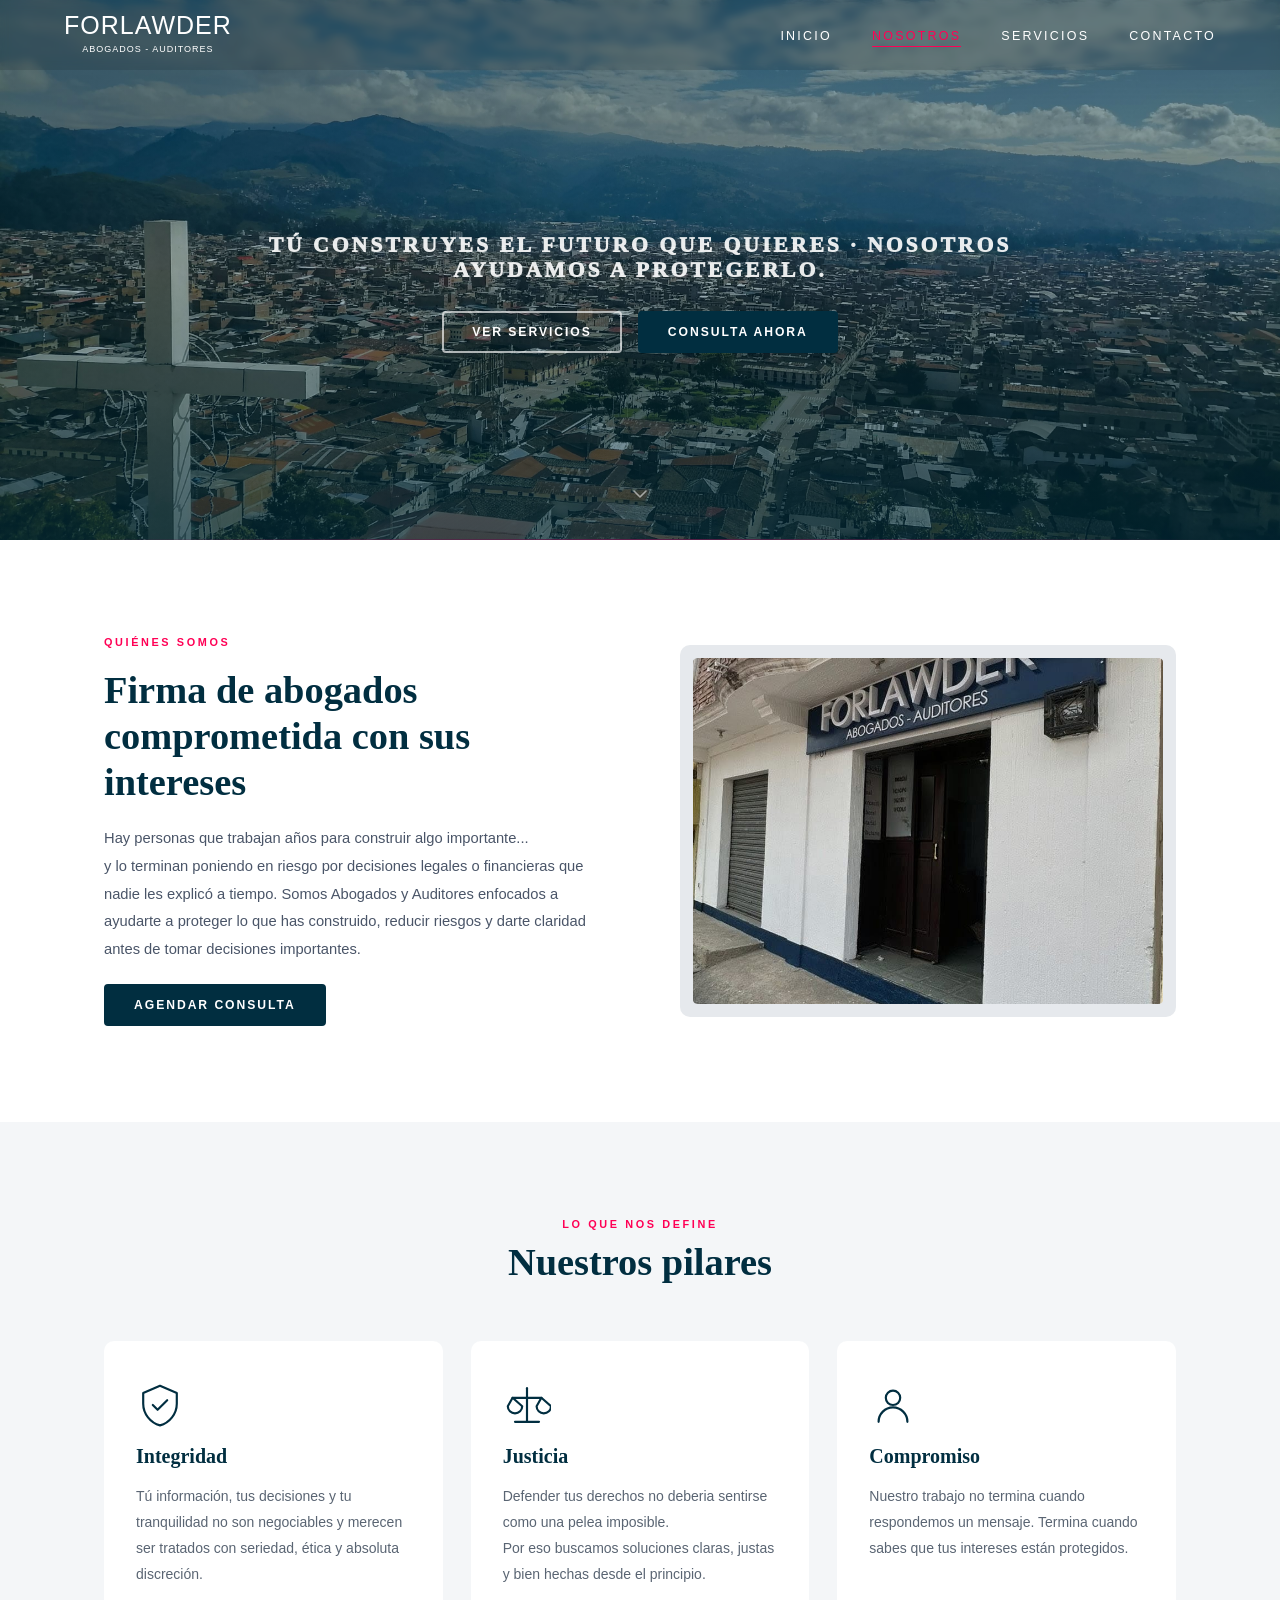
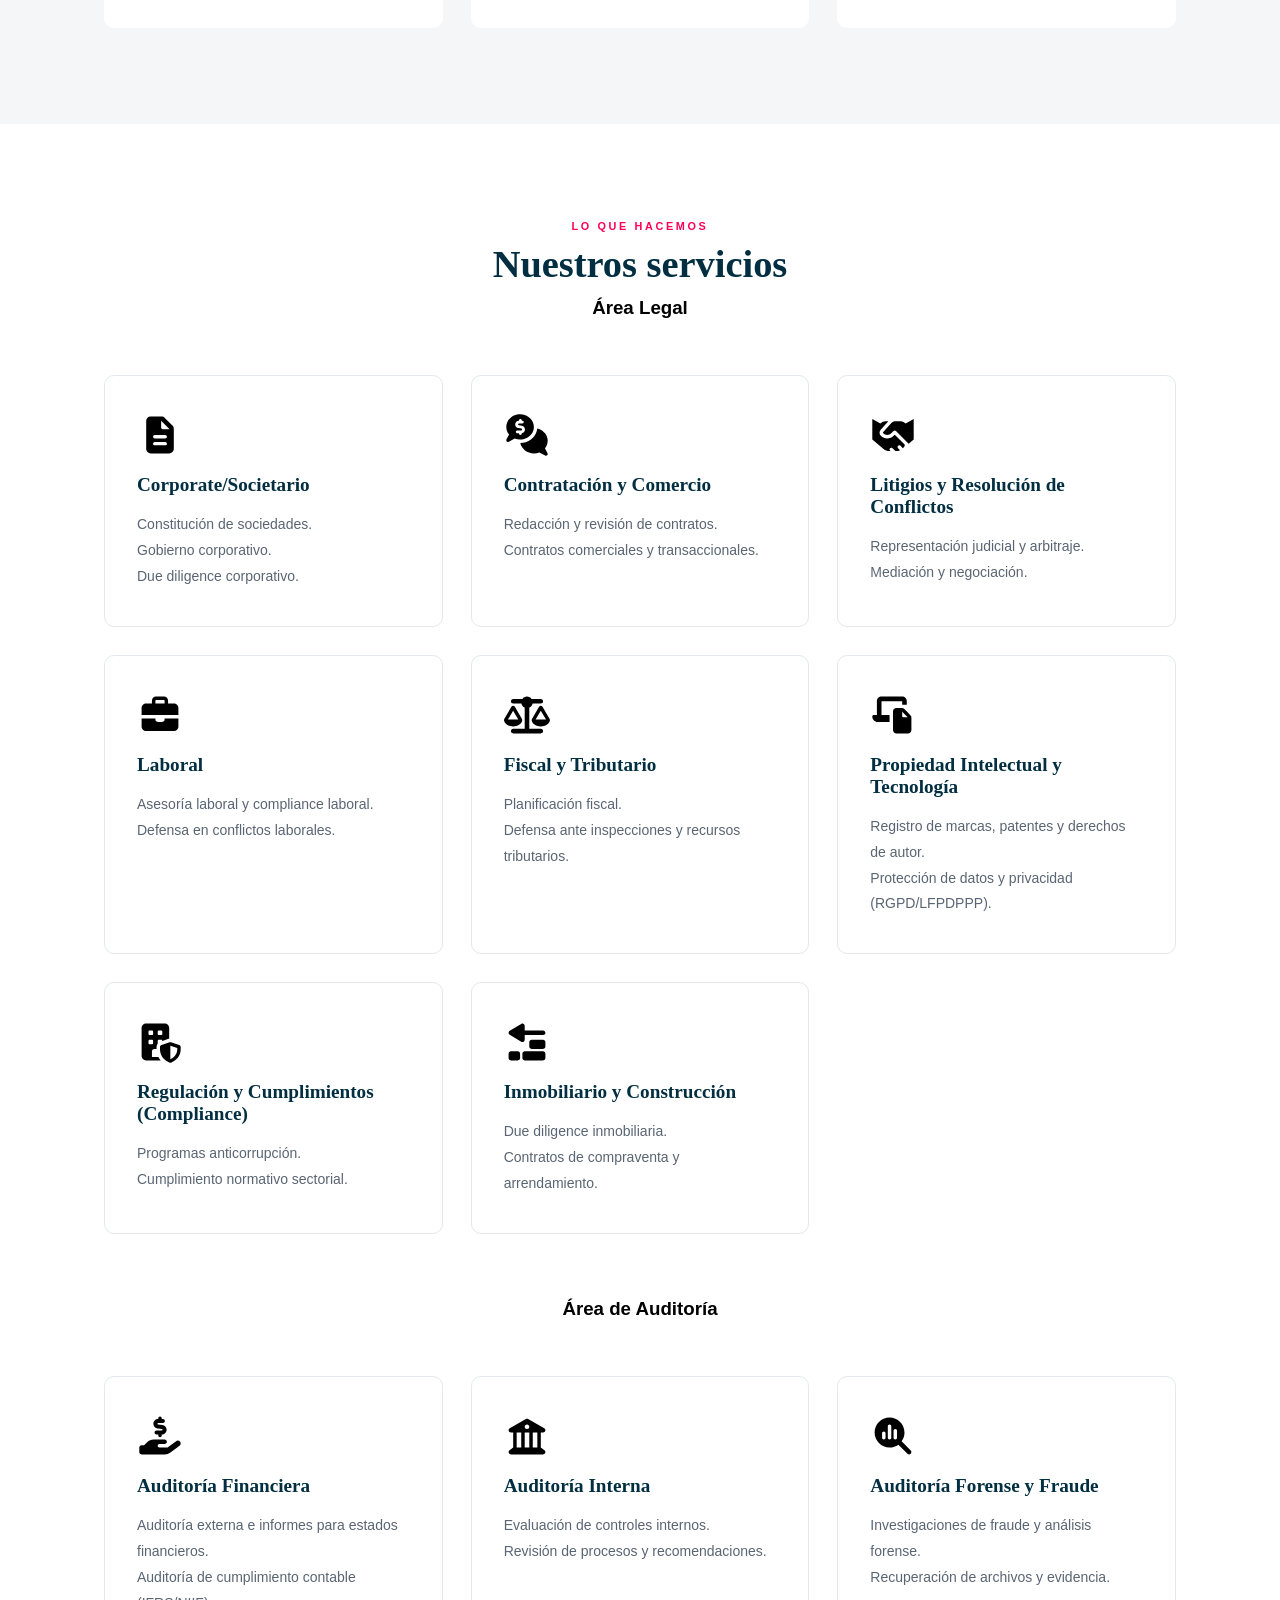
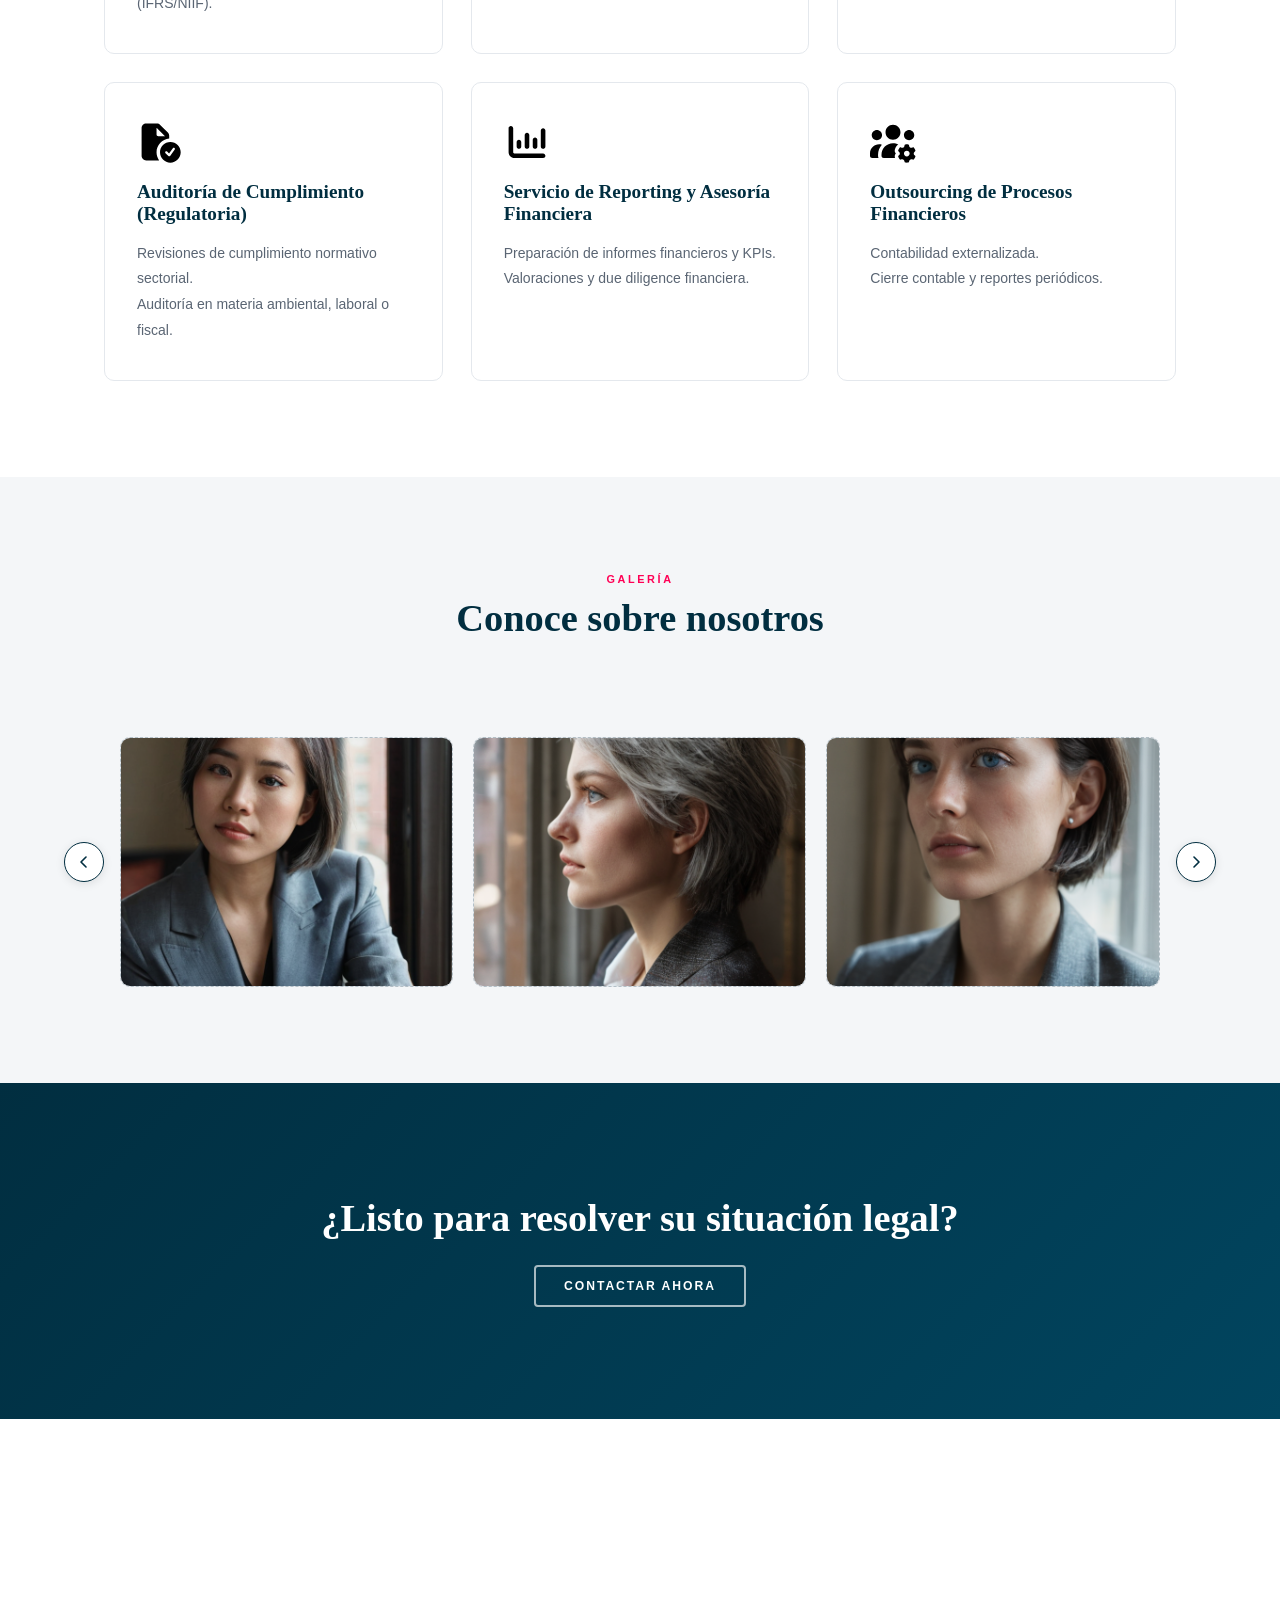
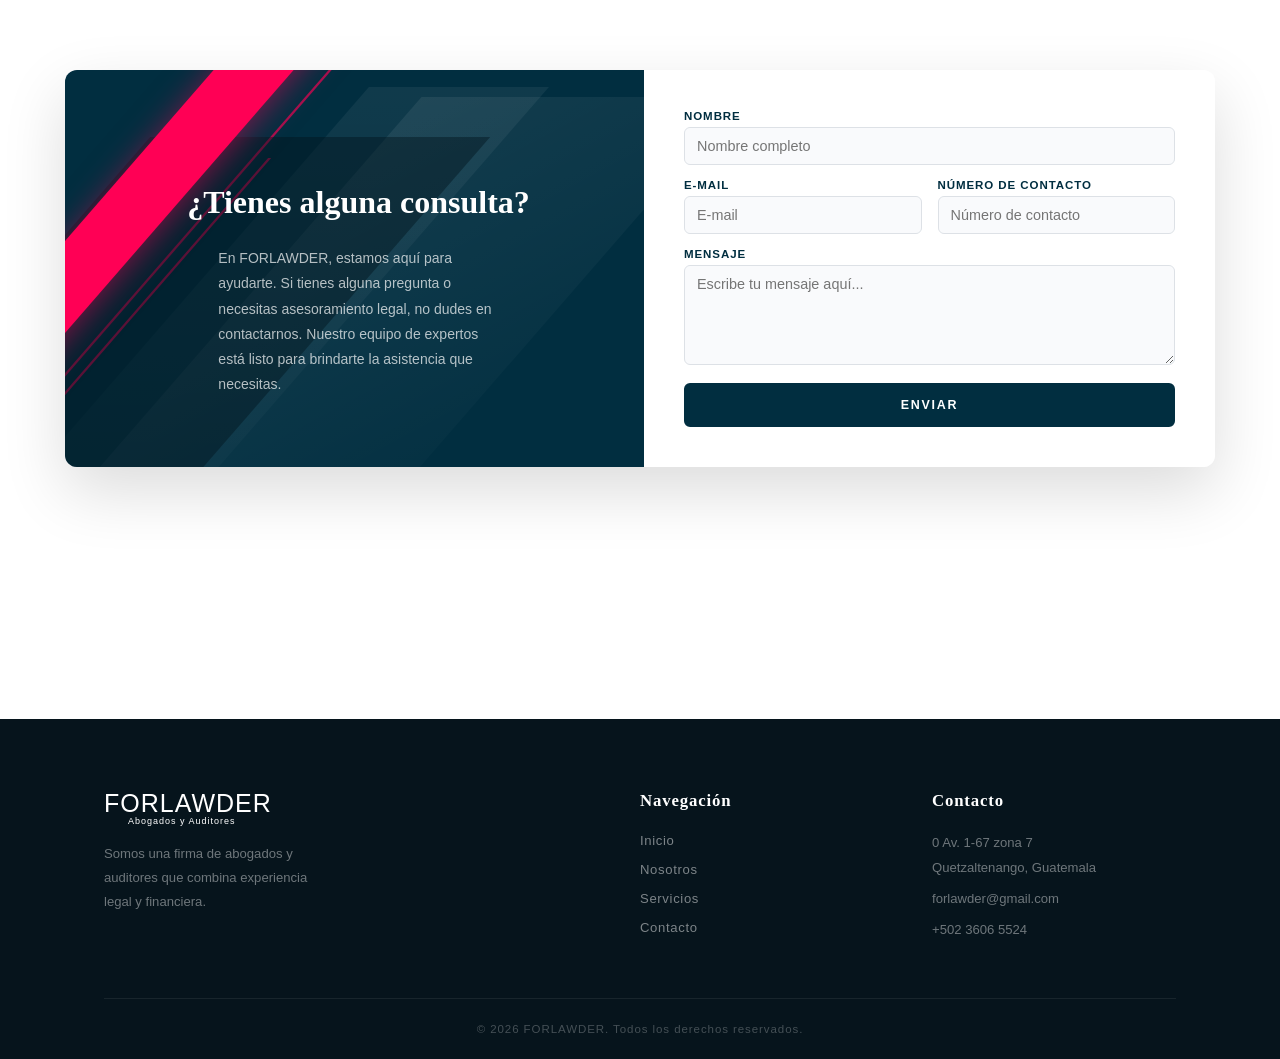
==== commit 37297d03: "se añade una imagen de fondo, imagen de uso libre" ====
--- a/index.html
+++ b/index.html
@@ -9,7 +9,7 @@
         content="default-src 'self'; script-src 'self'; style-src 'self' 'unsafe-inline' https://fonts.googleapis.com; font-src 'self' https://fonts.gstatic.com; img-src 'self'; connect-src 'self'; object-src 'none'; base-uri 'self'; form-action 'self';">
     <link rel="preload" as="image" href="resources/images/FORLAWDER LOGO.png">
     <title>FORLAWDER</title>
-    <link rel="stylesheet" href="resources/css/style.min.css">
+    <link rel="stylesheet" href="resources/css/Style.css">
     <link rel="preconnect" href="https://fonts.googleapis.com">
     <link rel="preconnect" href="https://fonts.gstatic.com" crossorigin>
     <link
@@ -50,13 +50,14 @@
     <main>
 
         <section id="Inicio" class="section-offset hero">
+            <div class="hero__fondo-wrap">
+                <img src="resources/images/fondo-prueba.jpg" alt="" aria-hidden="true" class="hero__fondo" decoding="async" loading="eager">
+            </div>
             <div class="hero__contenido">
-                <img src="resources/images/FORLAWDER LOGO.png" alt="FORLAWDER Logo" class="hero__logo" width="480"
-                    height="305">
-                <p class="hero__tagline">Tú construyes el futuro que quieres &middot; Nosotros ayudamos a protegerlo.
-                </p>
+                    <p class="hero__tagline">Tú construyes el futuro que quieres &middot; Nosotros ayudamos a protegerlo.
+                    </p>
                 <div class="hero__acciones">
-                    <a href="#Servicios" class="btn btn--outline">Ver servicios</a>
+                    <a href="#Servicios" class="btn btn--outline-blanco">Ver servicios</a>
                     <a href="#Contacto" class="btn btn--primary">Consulta ahora</a>
                 </div>
             </div>
--- a/resources/css/Style.css
+++ b/resources/css/Style.css
@@ -0,0 +1,1754 @@
+*,
+*::before,
+*::after {
+  box-sizing: border-box;
+  margin: 0;
+  padding: 0;
+}
+
+html {
+  scroll-behavior: smooth;
+}
+
+body {
+  font-family: 'Montserrat', sans-serif;
+  font-weight: 300;
+}
+
+:root {
+
+  --brand-navy: #012E40;
+  --brand-foot: #06141c;
+  --brand-pink: #ff0055;
+  --brand-gray: #e6e9ed;
+
+  --nav-height: 70px;
+  --nav-bg-solid: var(--brand-navy);
+  --nav-bg-solid-footer: var(--brand-foot);
+  --nav-bg-transparent: rgba(0, 0, 0, 0.10);
+  --nav-border-color: rgba(255, 255, 255, 0.12);
+  --nav-text-color: #ffffff;
+
+  --nav-text-hover: var(--brand-pink);
+  --nav-transition: 0.45s ease;
+
+
+  --card-max-width: 1150px;
+  --card-min-height: auto;
+  --card-padding: 2.5rem;
+
+
+}
+
+.navbar {
+  position: fixed;
+  top: 0;
+  left: 0;
+  width: 100%;
+  height: var(--nav-height);
+  z-index: 1000;
+
+  display: flex;
+  align-items: center;
+  justify-content: space-between;
+  padding: 0 5%;
+
+
+  background-color: var(--nav-bg-transparent);
+  border-bottom: 1px solid transparent;
+
+
+  backdrop-filter: blur(4px);
+  -webkit-backdrop-filter: blur(4px);
+
+  transition:
+    background-color var(--nav-transition),
+    border-color var(--nav-transition),
+    box-shadow var(--nav-transition),
+    backdrop-filter var(--nav-transition);
+}
+
+.navbar.scrolled {
+  background-color: var(--nav-bg-solid-footer);
+  border-bottom-color: var(--nav-border-color);
+  box-shadow: 0 4px 30px rgba(0, 0, 0, 0.35);
+  backdrop-filter: blur(0px);
+  -webkit-backdrop-filter: blur(0px);
+}
+
+.navbar__logo {
+  font-family: 'Cormorant Garamond', serif;
+  font-weight: 600;
+  font-size: 1.6rem;
+
+  letter-spacing: 0.12em;
+  color: var(--nav-text-color);
+  text-decoration: none;
+  text-transform: uppercase;
+  transition: color var(--nav-transition);
+}
+
+.navbar__logo:hover {
+  color: var(--nav-text-hover);
+}
+
+.navbar__links {
+  list-style: none;
+  display: flex;
+  gap: 2.5rem;
+
+  align-items: center;
+}
+
+.navbar__dropdown {
+  position: relative;
+}
+
+.navbar__submenu {
+  position: absolute;
+  top: 100%;
+  left: 0;
+  min-width: 200px;
+  list-style: none;
+  background-color: var(--nav-bg-solid-footer);
+  border-bottom: 1px solid var(--nav-border-color);
+  border-radius: 0 0 4px 4px;
+  padding: 0.5rem 0;
+  z-index: 999;
+  opacity: 0;
+  visibility: hidden;
+  transform: translateY(6px);
+  transition:
+    opacity var(--nav-transition),
+    transform var(--nav-transition),
+    visibility var(--nav-transition);
+  pointer-events: none;
+}
+
+.navbar__dropdown:hover .navbar__submenu,
+.navbar__dropdown:focus-within .navbar__submenu {
+  opacity: 1;
+  visibility: visible;
+  transform: translateY(0);
+  pointer-events: auto;
+}
+
+.navbar__submenu li a {
+  display: block;
+  padding: 0.55rem 1.5rem;
+  font-size: 0.72rem;
+  letter-spacing: 0.16em;
+  color: rgba(255, 255, 255, 0.80);
+  white-space: nowrap;
+}
+
+
+.navbar__submenu li a::after {
+  display: none;
+}
+
+.navbar__submenu li {
+  display: block;
+}
+
+.navbar__submenu li a:hover {
+  color: var(--nav-text-hover);
+}
+
+.navbar__links a {
+  font-family: 'Montserrat', sans-serif;
+  font-weight: 400;
+  font-size: 0.78rem;
+
+  letter-spacing: 0.18em;
+  text-transform: uppercase;
+  color: var(--nav-text-color);
+  text-decoration: none;
+  position: relative;
+  padding-bottom: 4px;
+  transition: color var(--nav-transition);
+}
+
+.navbar__links a::after {
+  content: '';
+  position: absolute;
+  bottom: 0;
+  left: 0;
+  width: 0%;
+  height: 1px;
+  background-color: var(--nav-text-hover);
+  transition: width var(--nav-transition);
+}
+
+.navbar__links a:hover {
+  color: var(--nav-text-hover);
+}
+
+.navbar__links a:hover::after {
+  width: 100%;
+}
+
+.navbar__links a.active {
+  color: var(--nav-text-hover);
+}
+
+.navbar__links a.active::after {
+  width: 100%;
+}
+
+.navbar__links a.navbar__cta {
+  background-color: var(--nav-text-hover);
+  color: #0a0a0a;
+  padding: 0.45rem 1.2rem;
+  border-radius: 2px;
+  font-weight: 500;
+  letter-spacing: 0.14em;
+}
+
+.navbar__links a.navbar__cta::after {
+  display: none;
+
+}
+
+.navbar__links a.navbar__cta:hover {
+  background-color: #ffffff;
+  color: #0a0a0a;
+}
+
+.navbar__toggle {
+  display: none;
+  flex-direction: column;
+  gap: 5px;
+  cursor: pointer;
+  background: none;
+  border: none;
+  padding: 4px;
+}
+
+.navbar__toggle span {
+  display: block;
+  width: 24px;
+  height: 1.5px;
+  background-color: var(--nav-text-color);
+  transition: transform 0.3s ease, opacity 0.3s ease;
+}
+
+.navbar__toggle.open span:nth-child(1) {
+  transform: translateY(6.5px) rotate(45deg);
+}
+
+.navbar__toggle.open span:nth-child(2) {
+  opacity: 0;
+}
+
+.navbar__toggle.open span:nth-child(3) {
+  transform: translateY(-6.5px) rotate(-45deg);
+}
+
+@media (max-width: 768px) {
+
+
+  .navbar__toggle {
+    display: flex;
+  }
+
+  .navbar__links {
+    position: absolute;
+    top: var(--nav-height);
+    left: 0;
+    width: 100%;
+    flex-direction: column;
+    gap: 0;
+    background-color: var(--nav-bg-solid);
+    max-height: 0;
+    overflow: hidden;
+    transition: max-height 0.4s ease, padding 0.4s ease;
+    padding: 0 5%;
+  }
+
+  .navbar__links.open {
+    max-height: 400px;
+
+    padding: 1.2rem 5%;
+  }
+
+  .navbar__links a {
+    padding: 0.7rem 0;
+    font-size: 0.85rem;
+  }
+
+  /* Submenu en móvil: siempre visible, integrado en el flujo */
+  .navbar__submenu {
+    position: static;
+    opacity: 1;
+    visibility: visible;
+    transform: none;
+    pointer-events: auto;
+    background-color: transparent;
+    border-bottom: none;
+    box-shadow: none;
+    padding: 0 0 0.5rem 0;
+    min-width: unset;
+  }
+
+  .navbar__submenu li a {
+    padding: 0.28rem 0 0.28rem 0.85rem;
+    font-size: 0.65rem;
+    letter-spacing: 0.12em;
+    color: rgba(255, 255, 255, 0.55);
+    border-left: 1px solid var(--nav-text-hover);
+  }
+
+  .navbar__submenu li a:hover {
+    color: var(--nav-text-hover);
+  }
+}
+
+.banner-container {
+  position: absolute;
+  inset: 0;
+  overflow: hidden;
+  pointer-events: none;
+  z-index: 1;
+  background: transparent;
+}
+
+.shape-gray-back {
+  position: absolute;
+  bottom: -50px;
+  left: 30%;
+  width: 320px;
+  height: 420px;
+  background: linear-gradient(135deg, rgba(255, 255, 255, 0.07) 0%, rgba(255, 255, 255, 0.01) 100%);
+  transform: skewX(-41deg);
+}
+
+.shape-gray-front {
+  position: absolute;
+  bottom: -80px;
+  left: 18%;
+  width: 180px;
+  height: 460px;
+  background: linear-gradient(to bottom, rgba(255, 255, 255, 0.06), rgba(255, 255, 255, 0.01));
+  transform: skewX(-41deg);
+}
+
+.shape-dark-blue {
+  position: absolute;
+  bottom: -50px;
+  left: -80px;
+  width: 340px;
+  height: 380px;
+  background: rgba(0, 20, 30, 0.45);
+  transform: skewX(-41deg);
+}
+
+.shape-magenta-bar {
+  position: absolute;
+  bottom: -100px;
+  left: -40px;
+  width: 80px;
+  height: 560px;
+  background: var(--brand-pink);
+  transform: skewX(-41deg);
+  box-shadow: 4px 0 28px rgba(255, 0, 85, 0.5);
+}
+
+.thin-lines-container {
+  position: absolute;
+  bottom: -50px;
+  left: 13%;
+  width: 120px;
+  height: 460px;
+  transform: skewX(-41deg);
+}
+
+.thin-lines-container::before {
+  content: '';
+  position: absolute;
+  top: 0;
+  left: 0;
+  width: 3px;
+  height: 80%;
+  background: var(--brand-pink);
+  opacity: 0.65;
+}
+
+.thin-lines-container::after {
+  content: '';
+  position: absolute;
+  top: 22%;
+  left: 16px;
+  width: 3px;
+  height: 55%;
+  background: var(--brand-pink);
+  opacity: 0.65;
+}
+
+.section-offset {
+  scroll-margin-top: var(--nav-height);
+}
+
+.seccion-contacto {
+  display: flex;
+  justify-content: center;
+  align-items: center;
+  padding: 6rem 5%;
+  min-height: 100vh;
+}
+
+.tarjeta-formulario {
+  width: 100%;
+  max-width: var(--card-max-width);
+  min-height: var(--card-min-height);
+  display: flex;
+  overflow: hidden;
+  border-radius: 12px;
+  box-shadow: 0 24px 64px rgba(0, 0, 0, 0.14);
+}
+
+.columna-texto {
+  position: relative;
+  overflow: hidden;
+  background: var(--brand-navy);
+  padding: 3rem 2.5rem 3rem 3rem;
+  flex: 1;
+  display: flex;
+  flex-direction: column;
+  justify-content: flex-start;
+  gap: 1.5rem;
+  min-width: 0;
+}
+
+.columna-texto h2 {
+  font-family: 'Cormorant Garamond', serif;
+  font-size: 2rem;
+  font-weight: 600;
+  color: #ffffff;
+  line-height: 1.25;
+  position: relative;
+  z-index: 2;
+}
+
+.columna-texto>p {
+  font-size: 0.875rem;
+  line-height: 1.8;
+  color: rgba(255, 255, 255, 0.70);
+  position: relative;
+  z-index: 2;
+  max-width: 36ch;
+}
+
+.columna-formulario {
+  flex: 1;
+  background: #ffffff;
+  padding: var(--card-padding);
+  display: flex;
+  flex-direction: column;
+  justify-content: center;
+  min-width: 0;
+}
+
+.formulario {
+  display: grid;
+  gap: 14px;
+}
+
+.grupo-campo {
+  display: grid;
+  gap: 5px;
+}
+
+.grupo-fila {
+  display: grid;
+  grid-template-columns: 1fr 1fr;
+  gap: 16px;
+}
+
+.formulario label {
+  font-size: 0.72rem;
+  font-weight: 600;
+  letter-spacing: 0.08em;
+  text-transform: uppercase;
+  color: var(--brand-navy);
+}
+
+.formulario input,
+.formulario textarea {
+  font: inherit;
+  font-size: 0.9rem;
+  border-radius: 6px;
+  border: 1.5px solid #dde1e6;
+  padding: 10px 12px;
+  width: 100%;
+  background: #f9fafc;
+  color: #1a1a2e;
+  transition: border-color 0.2s ease, box-shadow 0.2s ease;
+}
+
+.formulario input:focus,
+.formulario textarea:focus {
+  outline: none;
+  border-color: var(--brand-pink);
+  box-shadow: 0 0 0 3px rgba(255, 0, 85, 0.10);
+  background: #ffffff;
+}
+
+.formulario textarea {
+  min-height: 100px;
+  resize: vertical;
+}
+
+.formulario button {
+  margin-top: 4px;
+  font: inherit;
+  font-size: 0.78rem;
+  font-weight: 600;
+  letter-spacing: 0.14em;
+  text-transform: uppercase;
+  border-radius: 6px;
+  padding: 13px;
+  background: var(--brand-navy);
+  color: #ffffff;
+  border: 2px solid var(--brand-navy);
+  cursor: pointer;
+  width: 100%;
+  transition: background 0.25s ease, border-color 0.25s ease;
+}
+
+.formulario button:hover {
+  background: var(--brand-pink);
+  border-color: var(--brand-pink);
+}
+
+@media (max-width: 768px) {
+  .seccion-contacto {
+    padding: 5rem 4%;
+    align-items: flex-start;
+  }
+
+
+  .tarjeta-formulario {
+    flex-direction: column;
+  }
+
+  .columna-texto {
+    padding: 2.5rem 2rem;
+    min-height: 200px;
+    justify-content: flex-end;
+  }
+
+  .columna-texto h2 {
+    font-size: 1.5rem;
+  }
+
+
+  .columna-texto>p {
+    display: none;
+  }
+
+  .columna-formulario {
+    padding: 2rem 1.5rem;
+  }
+}
+
+@media (max-width: 480px) {
+
+  .grupo-fila {
+    grid-template-columns: 1fr;
+  }
+
+  .columna-texto {
+    min-height: 160px;
+  }
+
+  .formulario button {
+    padding: 14px;
+  }
+}
+
+.contenedor {
+  width: 100%;
+  max-width: 1200px;
+  margin-inline: auto;
+  padding-inline: 5%;
+}
+
+.etiqueta-seccion {
+  display: inline-block;
+  font-size: 0.68rem;
+  font-weight: 600;
+  letter-spacing: 0.24em;
+  text-transform: uppercase;
+  color: var(--brand-pink);
+}
+
+.titulo-seccion {
+  font-family: 'Cormorant Garamond', serif;
+  font-weight: 600;
+  font-size: clamp(1.75rem, 3vw, 2.4rem);
+  line-height: 1.2;
+  color: var(--brand-navy);
+}
+
+.seccion-encabezado {
+  text-align: center;
+  margin-bottom: 3.5rem;
+  display: flex;
+  flex-direction: column;
+  gap: 0.6rem;
+}
+
+.seccion-encabezado__subtitulo {
+  font-size: 0.9rem;
+  line-height: 1.85;
+  color: #5a6573;
+  max-width: 55ch;
+  margin-inline: auto;
+}
+
+.btn {
+  display: inline-flex;
+  align-items: center;
+  justify-content: center;
+  padding: 0.75rem 1.75rem;
+  font-family: 'Montserrat', sans-serif;
+  font-size: 0.76rem;
+  font-weight: 600;
+  letter-spacing: 0.16em;
+  text-transform: uppercase;
+  text-decoration: none;
+  border-radius: 4px;
+  border: 2px solid transparent;
+  cursor: pointer;
+  transition: background 0.25s ease, color 0.25s ease, border-color 0.25s ease;
+}
+
+.btn--primary {
+  background: var(--brand-navy);
+  color: #ffffff;
+  border-color: var(--brand-navy);
+}
+
+.btn--primary:hover {
+  background: var(--brand-pink);
+  border-color: var(--brand-pink);
+}
+
+.btn--outline {
+  background: transparent;
+  color: var(--brand-navy);
+  border-color: var(--brand-navy);
+}
+
+.btn--outline:hover {
+  background: var(--brand-navy);
+  color: #ffffff;
+}
+
+.btn--outline-blanco {
+  background: transparent;
+  color: #ffffff;
+  border-color: rgba(255, 255, 255, 0.65);
+}
+
+.btn--outline-blanco:hover {
+  background: #ffffff;
+  color: var(--brand-navy);
+  border-color: #ffffff;
+}
+
+.hero {
+  position: relative;
+  display: flex;
+  flex-direction: column;
+  align-items: center;
+  justify-content: center;
+  min-height: clamp(420px, 60vh, 680px);
+  padding: calc(var(--nav-height) + 2rem) 5% 3.5rem;
+  text-align: center;
+  overflow: hidden;
+  background: var(--brand-navy);
+}
+
+.hero::before {
+  content: '';
+  position: absolute;
+  inset: 0;
+  background: linear-gradient(to bottom,
+      rgba(1, 46, 64, 0.55) 0%,
+      rgba(1, 46, 64, 0.35) 50%,
+      rgba(1, 46, 64, 0.65) 100%);
+  pointer-events: none;
+  z-index: 1;
+}
+
+.hero::after {
+  content: '';
+  position: absolute;
+  bottom: 0;
+  left: 5%;
+  right: 5%;
+  height: 1px;
+  background: linear-gradient(to right, transparent, var(--brand-pink) 50%, transparent);
+}
+
+.hero__contenido {
+  position: relative;
+  z-index: 2;
+  display: flex;
+  flex-direction: column;
+  align-items: center;
+  gap: 1.75rem;
+  max-width: 760px;
+}
+
+/* ── Contenedor del fondo del hero ───────────────────────
+   Ajusta width/height aquí para controlar cuánto ocupa.
+   Por defecto cubre todo el hero (100% × 100%).
+   Ejemplos:
+     width: 80%;  height: 70%;   → recorte centrado
+     top: 0; height: 60%;        → solo la mitad superior
+──────────────────────────────────────────────────────── */
+.hero__fondo-wrap {
+  position: absolute;
+  inset: 0;          /* cambia a top/left/width/height para recortar */
+  z-index: 0;
+  overflow: hidden;
+}
+
+/* La imagen siempre llena su contenedor sin deformarse */
+.hero__fondo {
+  width: 100%;
+  height: 100%;
+  object-fit: cover;
+  object-position: center;
+  display: block;
+}
+
+/* Mantener por compatibilidad si se usa logo img aparte */
+.hero__logo {
+  max-width: min(400px, 78vw);
+  height: auto;
+  position: relative;
+  z-index: 2;
+}
+
+.hero__tagline {
+  font-family: 'Cormorant Garamond', serif;
+  font-size: clamp(0.95rem, 2.2vw, 1.35rem);
+  font-weight: 1000;
+  letter-spacing: 0.14em;
+  text-transform: uppercase;
+  color: #ffffff;
+  opacity: 0.90;
+}
+.hero__acciones {
+  display: flex;
+  gap: 1rem;
+  flex-wrap: wrap;
+  justify-content: center;
+}
+
+.hero__scroll {
+  position: absolute;
+  bottom: 2rem;
+  left: 50%;
+  transform: translateX(-50%);
+  color: #ffffff;
+  opacity: 0.55;
+  z-index: 2;
+  text-decoration: none;
+  transition: opacity 0.3s ease;
+  animation: hero-bounce 2.2s ease-in-out infinite;
+}
+
+.hero__scroll:hover {
+  opacity: 0.75;
+}
+
+@keyframes hero-bounce {
+
+  0%,
+  100% {
+    transform: translateX(-50%) translateY(0);
+  }
+
+  50% {
+    transform: translateX(-50%) translateY(7px);
+  }
+}
+
+.seccion-intro {
+  padding: 6rem 0;
+  background: #ffffff;
+}
+
+.intro__grid {
+  display: grid;
+  grid-template-columns: 1fr 1fr;
+  gap: 5rem;
+  align-items: center;
+}
+
+.intro__texto {
+  display: flex;
+  flex-direction: column;
+  gap: 1.2rem;
+}
+
+.intro__texto p {
+  font-size: 0.92rem;
+  line-height: 1.9;
+  color: #4a5568;
+}
+
+.intro__btn {
+  align-self: flex-start;
+}
+
+.intro__visual {}
+
+.visual-placeholder {
+  position: relative;
+  aspect-ratio: 4 / 3;
+  background: var(--brand-gray);
+  border-radius: 10px;
+  overflow: hidden;
+  display: flex;
+  align-items: center;
+  justify-content: center;
+}
+
+.visual-placeholder__marco {
+  position: absolute;
+  inset: 12px;
+  border-radius: 6px;
+  border: 1.5px dashed rgba(1, 46, 64, 0.22);
+}
+
+.visual-placeholder__acento {
+  position: absolute;
+  bottom: 0;
+  left: -20px;
+  width: 80px;
+  height: 100%;
+  background: var(--brand-pink);
+  opacity: 0.07;
+  transform: skewX(-8deg);
+}
+
+.visual-placeholder__texto {
+  font-family: 'Montserrat', sans-serif;
+  font-size: 0.8rem;
+  color: #7a8694;
+  text-align: center;
+  position: relative;
+  z-index: 1;
+  line-height: 1.9;
+}
+
+.visual-placeholder__texto small {
+  font-size: 0.7rem;
+  opacity: 0.7;
+}
+
+.visual-placeholder__img {
+  position: relative;
+  inset: 0; 
+  width: 94.8%;
+  height: 93%;
+  object-fit: cover;
+  border-radius: 1.1%;
+}
+
+.seccion-pilares {
+  padding: 6rem 0;
+  background: #f4f6f8;
+}
+
+.pilares__grid {
+  display: grid;
+  grid-template-columns: repeat(auto-fit, minmax(220px, 1fr));
+  gap: 1.75rem;
+}
+
+.pilar {
+  background: #ffffff;
+  border-radius: 10px;
+  padding: 2.5rem 2rem;
+  display: flex;
+  flex-direction: column;
+  gap: 1rem;
+  transition: box-shadow 0.35s ease, transform 0.35s ease;
+}
+
+.pilar:hover {
+  box-shadow: 0 14px 48px rgba(1, 46, 64, 0.10);
+  transform: translateY(-5px);
+}
+
+.pilar__icono {
+  width: 48px;
+  height: 48px;
+  color: var(--brand-navy);
+  transition: color 0.3s ease;
+}
+
+.pilar:hover .pilar__icono {
+  color: var(--brand-pink);
+}
+
+.pilar__icono svg {
+  width: 100%;
+  height: 100%;
+}
+
+.pilar h3 {
+  font-family: 'Cormorant Garamond', serif;
+  font-weight: 600;
+  font-size: 1.25rem;
+  color: var(--brand-navy);
+}
+
+.pilar p {
+  font-size: 0.875rem;
+  line-height: 1.85;
+  color: #5a6573;
+}
+
+.seccion-servicios {
+  padding: 6rem 0;
+  background: #ffffff;
+}
+
+.servicios__grid {
+  display: grid;
+  grid-template-columns: repeat(auto-fill, minmax(280px, 1fr));
+  gap: 1.75rem;
+}
+
+.tarjeta-servicio {
+  border: 1.5px solid #e4e8ed;
+  border-radius: 10px;
+  padding: 2.25rem 2rem;
+  display: flex;
+  flex-direction: column;
+  gap: 1rem;
+  transition: border-color 0.3s ease, box-shadow 0.3s ease, transform 0.3s ease;
+}
+
+.tarjeta-servicio:hover {
+  border-color: var(--brand-navy);
+  box-shadow: 0 10px 40px rgba(1, 46, 64, 0.09);
+  transform: translateY(-4px);
+}
+
+.tarjeta-servicio__icono {
+  width: 46px;
+  height: 46px;
+  color: var(--brand-navy);
+  transition: color 0.3s ease;
+  flex-shrink: 0;
+}
+
+.tarjeta-servicio:hover .tarjeta-servicio__icono {
+  color: var(--brand-pink);
+}
+
+.tarjeta-servicio__icono svg {
+  width: 100%;
+  height: 100%;
+}
+
+.tarjeta-servicio h3 {
+  font-family: 'Cormorant Garamond', serif;
+  font-weight: 600;
+  font-size: 1.2rem;
+  color: var(--brand-navy);
+}
+
+.tarjeta-servicio p {
+  font-size: 0.875rem;
+  line-height: 1.85;
+  color: #5a6573;
+}
+
+.tarjeta-servicio__enlace {
+  margin-top: auto;
+  font-size: 0.72rem;
+  font-weight: 600;
+  letter-spacing: 0.12em;
+  text-transform: uppercase;
+  color: var(--brand-pink);
+  text-decoration: none;
+  transition: opacity 0.2s ease;
+}
+
+.tarjeta-servicio__enlace:hover {
+  opacity: 0.65;
+}
+
+.seccion-stats {
+  padding: 5rem 0;
+  background: var(--brand-navy);
+}
+
+.stats__grid {
+  display: grid;
+  grid-template-columns: repeat(4, 1fr);
+  gap: 0;
+  text-align: center;
+}
+
+.stat {
+  display: flex;
+  flex-direction: column;
+  gap: 0.5rem;
+  padding: 2rem 1rem;
+  border-right: 1px solid rgba(255, 255, 255, 0.10);
+}
+
+.stat:last-child {
+  border-right: none;
+}
+
+.stat__num {
+  font-family: 'Cormorant Garamond', serif;
+  font-size: clamp(2.4rem, 4vw, 3.4rem);
+  font-weight: 600;
+  color: #ffffff;
+  line-height: 1;
+}
+
+.stat__label {
+  font-size: 0.70rem;
+  font-weight: 500;
+  letter-spacing: 0.14em;
+  text-transform: uppercase;
+  color: rgba(255, 255, 255, 0.50);
+}
+
+.seccion-cta {
+  padding: 7rem 0;
+  background: linear-gradient(135deg, #012E40 0%, #01455f 100%);
+  text-align: center;
+}
+
+.cta__contenido {
+  max-width: 680px;
+  margin-inline: auto;
+  display: flex;
+  flex-direction: column;
+  align-items: center;
+  gap: 1.5rem;
+}
+
+.cta__titulo {
+
+  color: #ffffff !important;
+}
+
+.cta__subtitulo {
+  font-size: 0.9rem;
+  line-height: 1.85;
+  color: rgba(255, 255, 255, 0.60);
+  max-width: 50ch;
+}
+
+.footer {
+  background: #06141c;
+  color: rgba(255, 255, 255, 0.55);
+  padding-top: 4.5rem;
+}
+
+.footer__grid {
+  display: grid;
+  grid-template-columns: 2fr 1fr 1fr;
+  gap: 3rem;
+  padding-bottom: 3rem;
+  border-bottom: 1px solid rgba(255, 255, 255, 0.07);
+}
+
+.footer__logo {
+  max-width: 110px;
+  height: auto;
+  margin-bottom: 1.25rem;
+  display: block;
+}
+
+.footer__marca p {
+  font-size: 0.82rem;
+  line-height: 1.85;
+  max-width: 30ch;
+  color: rgba(255, 255, 255, 0.42);
+}
+
+.footer__nav h4,
+.footer__info h4 {
+  font-family: 'Cormorant Garamond', serif;
+  font-weight: 600;
+  font-size: 1.05rem;
+  color: #ffffff;
+  margin-bottom: 1.25rem;
+  letter-spacing: 0.05em;
+}
+
+.footer__nav ul {
+  list-style: none;
+  display: flex;
+  flex-direction: column;
+  gap: 0.7rem;
+}
+
+.footer__nav a {
+  color: rgba(255, 255, 255, 0.48);
+  text-decoration: none;
+  font-size: 0.82rem;
+  letter-spacing: 0.05em;
+  transition: color 0.2s ease;
+}
+
+.footer__nav a:hover {
+  color: var(--brand-pink);
+}
+
+.footer__info p {
+  font-size: 0.82rem;
+  line-height: 1.9;
+  color: rgba(255, 255, 255, 0.42);
+  margin-bottom: 0.4rem;
+}
+
+.footer__base {
+  padding: 1.5rem 0;
+  text-align: center;
+  font-size: 0.72rem;
+  letter-spacing: 0.08em;
+  color: rgba(255, 255, 255, 0.25);
+}
+
+[data-reveal] {
+  transition: opacity 0.65s ease, transform 0.65s ease;
+}
+
+html.js-reveal [data-reveal] {
+  opacity: 0;
+  transform: translateY(28px);
+}
+
+html.js-reveal [data-reveal="left"] {
+  transform: translateX(-32px);
+}
+
+html.js-reveal [data-reveal="right"] {
+  transform: translateX(32px);
+}
+
+html.js-reveal [data-reveal].is-visible {
+  opacity: 1;
+  transform: none;
+}
+
+html.js-reveal [data-delay="1"] {
+  transition-delay: 0.10s;
+}
+
+html.js-reveal [data-delay="2"] {
+  transition-delay: 0.20s;
+}
+
+html.js-reveal [data-delay="3"] {
+  transition-delay: 0.30s;
+}
+
+html.js-reveal [data-delay="4"] {
+  transition-delay: 0.40s;
+}
+
+@media (max-width: 1024px) {
+
+  .stats__grid {
+    grid-template-columns: repeat(2, 1fr);
+  }
+
+  .stat {
+    border-right: none;
+  }
+
+  .stat:nth-child(odd) {
+    border-right: 1px solid rgba(255, 255, 255, 0.10);
+  }
+}
+
+@media (max-width: 768px) {
+
+  .hero__acciones {
+    flex-direction: column;
+    width: 100%;
+    max-width: 280px;
+  }
+
+  .hero__acciones .btn {
+    width: 100%;
+  }
+
+
+  .intro__grid {
+    grid-template-columns: 1fr;
+    gap: 2.5rem;
+  }
+
+
+  .intro__visual {
+    order: -1;
+  }
+
+  .intro__btn {
+    align-self: stretch;
+    text-align: center;
+  }
+
+
+
+
+
+
+  .footer__grid {
+    grid-template-columns: 1fr;
+    gap: 2rem;
+  }
+
+
+  .seccion-intro,
+  .seccion-pilares,
+  .seccion-servicios {
+    padding: 4.5rem 0;
+  }
+
+  .seccion-cta {
+    padding: 5rem 0;
+  }
+}
+
+@media (max-width: 480px) {
+
+  .stats__grid {
+    grid-template-columns: repeat(2, 1fr);
+  }
+
+  .stat:nth-child(odd) {
+    border-right: 1px solid rgba(255, 255, 255, 0.10);
+  }
+
+  .pilar {
+    padding: 2rem 1.5rem;
+  }
+
+  .tarjeta-servicio {
+    padding: 1.75rem 1.5rem;
+  }
+}
+
+.logo-container {
+  text-align: center;
+  font-family: 'Raleway', sans-serif;
+}
+
+.logo-title {
+  font-size: 25px;
+  font-weight: 300;
+  letter-spacing: 1px;
+  margin: 0;
+  line-height: 1;
+  color: #ffffff;
+}
+
+.logo-subtitle {
+  font-size: 9px;
+  font-weight: 400;
+  letter-spacing: 1px;
+  margin: 0;
+  color: #ffffff;
+}
+
+/* Transición y cambio de color cuando la navbar tiene la clase .scrolled (scroll) */
+.logo-title,
+.logo-subtitle {
+  transition: color var(--nav-transition);
+}
+
+.navbar.scrolled .logo-title,
+.navbar.scrolled .logo-subtitle {
+  color: var(--nav-text-color);
+}
+
+/* ─── Carrete de imágenes ─────────────────────────────────────── */
+.seccion-carrete {
+  padding: 6rem 0;
+  background: #f4f6f8;
+}
+
+.carrete {
+  display: flex;
+  align-items: center;
+  gap: 1rem;
+  padding: 2.5rem 5% 0;
+  max-width: 1360px;
+  margin-inline: auto;
+}
+
+.carrete__pista {
+  flex: 1;
+  min-width: 0;
+  display: flex;
+  gap: 1.25rem;
+  overflow-x: scroll;
+  scroll-snap-type: x mandatory;
+  scroll-behavior: smooth;
+  -webkit-overflow-scrolling: touch;
+  scrollbar-width: none;
+  -ms-overflow-style: none;
+}
+
+.carrete__pista::-webkit-scrollbar {
+  display: none;
+}
+
+.carrete__item {
+  flex: 0 0 calc(33.333% - 0.84rem);
+  scroll-snap-align: start;
+  border-radius: 10px;
+  overflow: hidden;
+  aspect-ratio: 4 / 3;
+  background: var(--brand-gray);
+}
+
+.carrete__item img {
+  width: 100%;
+  height: 100%;
+  object-fit: cover;
+  object-position: top center;
+  display: block;
+}
+
+.carrete__item--vacio {
+  display: flex;
+  align-items: center;
+  justify-content: center;
+  border: 1.5px dashed rgba(1, 46, 64, 0.22);
+  font-family: 'Montserrat', sans-serif;
+  font-size: 0.8rem;
+  color: #7a8694;
+}
+
+.carrete__nav {
+  flex-shrink: 0;
+  width: 40px;
+  height: 40px;
+  border-radius: 50%;
+  border: 1.5px solid var(--brand-navy);
+  background: #ffffff;
+  color: var(--brand-navy);
+  cursor: pointer;
+  display: flex;
+  align-items: center;
+  justify-content: center;
+  transition: background 0.25s ease, color 0.25s ease;
+  box-shadow: 0 2px 10px rgba(0, 0, 0, 0.10);
+}
+
+.carrete__nav:hover {
+  background: var(--brand-navy);
+  color: #ffffff;
+}
+
+@media (max-width: 900px) {
+  .carrete__item {
+    flex: 0 0 calc(50% - 0.63rem);
+  }
+}
+
+@media (max-width: 600px) {
+  .carrete__item {
+    flex: 0 0 100%;
+  }
+
+  .carrete__nav {
+    width: 32px;
+    height: 32px;
+  }
+}
+
+/* ═══════════════════════════════════════════════════════════
+   LIGHTBOX
+   Dos columnas: imagen fija (izq) | texto con scroll (der)
+═══════════════════════════════════════════════════════════ */
+
+/* Cursor e interactividad en los ítems del carrete */
+.carrete__item {
+  position: relative;
+  cursor: pointer;
+  transition: transform 0.2s ease;
+}
+
+.carrete__item:hover {
+  transform: scale(1.02);
+}
+
+/* Overlay sutil al hacer hover */
+.carrete__item::after {
+  content: '';
+  position: absolute;
+  inset: 0;
+  background: rgba(1, 46, 64, 0);
+  transition: background 0.25s ease;
+}
+
+.carrete__item:hover::after {
+  background: rgba(1, 46, 64, 0.15);
+}
+
+.carrete__item:focus-visible {
+  outline: 2px solid var(--brand-pink);
+  outline-offset: 3px;
+}
+
+/* ── Overlay oscuro de fondo ──────────────────────────────
+   Oculto por defecto. Al añadir .lb-activo se muestra
+   con transición suave de opacidad. */
+.lb-overlay {
+  position: fixed;
+  inset: 0;
+  z-index: 1100;
+  background: rgba(1, 46, 64, 0.88);
+  display: flex;
+  align-items: center;
+  justify-content: center;
+  gap: 1.25rem;           /* espacio entre las flechas y la tarjeta */
+  padding: 1.5rem;
+  backdrop-filter: blur(6px);
+  -webkit-backdrop-filter: blur(6px);
+  opacity: 0;
+  visibility: hidden;
+  transition: opacity 0.3s ease, visibility 0.3s ease;
+  will-change: opacity;
+}
+
+.lb-overlay.lb-activo {
+  opacity: 1;
+  visibility: visible;
+}
+
+/* ── Tarjeta central ──────────────────────────────────────
+   Dos columnas: imagen fija | info con scroll.
+   flex:1 1 auto permite que la tarjeta ocupe el espacio
+   disponible DESPUÉS de reservar sitio a las flechas. */
+.lb-card {
+  position: relative;
+  display: flex;
+  flex: 1 1 auto;        /* ocupa el espacio sobrante, NO width:100% */
+  min-width: 0;          /* evita desbordamiento en flex */
+  max-width: 960px;
+  max-height: 84vh;
+  border-radius: 12px;
+  overflow: hidden;
+  box-shadow: 0 40px 100px rgba(0, 0, 0, 0.5);
+  transform: scale(0.96) translateY(8px);
+  transition: transform 0.35s cubic-bezier(0.34, 1.56, 0.64, 1);
+  will-change: transform;
+}
+
+.lb-overlay.lb-activo .lb-card {
+  transform: scale(1) translateY(0);
+}
+
+/* ── Columna izquierda: panel‑marco (no hace scroll) ────────
+   Funciona como paspartout: el fondo navy rodea la foto
+   con padding generoso. La imagen se centra y respeta
+   sus proporciones originales gracias a object‑fit:contain.
+   El box‑shadow multicapa crea el efecto de marco físico. */
+.lb-imagen {
+  flex: 0 0 44%;
+  position: relative;
+  background: var(--brand-navy);
+  display: flex;
+  align-items: center;
+  justify-content: center;
+  padding: 2.5rem 2rem;
+  overflow: hidden;
+}
+
+/* Línea rosa en el borde izquierdo — acento siempre visible */
+.lb-imagen::before {
+  content: '';
+  position: absolute;
+  top: 0;
+  left: 0;
+  width: 4px;
+  height: 100%;
+  background: var(--brand-pink);
+  box-shadow: 0 0 20px rgba(255, 0, 85, 0.55);
+  z-index: 2;
+}
+
+/* Brillo sutil en esquina inferior derecha */
+.lb-imagen::after {
+  content: '';
+  position: absolute;
+  inset: 0;
+  background: radial-gradient(ellipse at 115% 115%, rgba(255, 0, 85, 0.07) 0%, transparent 55%);
+  pointer-events: none;
+}
+
+/* ┌─────────────────────────────────────────────────────────┐
+   │  TAMAÑO DE LA FOTO EN EL LIGHTBOX                       │
+   │  Ajusta estas propiedades para controlar cómo se        │
+   │  muestra la imagen dentro del marco navy.               │
+   │                                                         │
+   │  • max-width / max-height: límites máximos de la foto.  │
+   │    Se expresan como % del panel o como unidades vh/vw.  │
+   │    Por defecto la foto no supera el 82% del ancho del   │
+   │    panel y 74vh de alto para dejar margen de paspartout │
+   │                                                         │
+   │  • width / height: "auto" respeta las proporciones      │
+   │    originales. Cámbialo a un valor fijo (ej. 260px)     │
+   │    para forzar un tamaño concreto.                       │
+   │                                                         │
+   │  • object-fit: "contain" muestra la foto íntegra.       │
+   │    Usa "cover" si prefieres que llene el espacio         │
+   │    recortando los bordes.                                │
+   │                                                         │
+   │  • border-radius: redondeo de las esquinas de la foto.  │
+   └─────────────────────────────────────────────────────────┘ */
+.lb-imagen img {
+  /* --- Dimensiones --- */
+  max-width:  82%;           /* % del ancho del panel‑marco  */
+  max-height: calc(84vh - 5rem); /* altura máxima descontando padding de la tarjeta */
+  width:  auto;              /* "auto" conserva proporciones; pon px para fijar ancho  */
+  height: auto;              /* ídem para alto                                         */
+
+  /* --- Ajuste de imagen --- */
+  object-fit: contain;       /* "contain" → foto íntegra | "cover" → relleno recortado */
+
+  /* --- Apariencia --- */
+  border-radius: 3px;        /* redondeo de esquinas de la foto (0 = sin redondeo)     */
+
+  /* (no modificar lo de abajo salvo que quieras cambiar el marco) */
+  position: relative;
+  z-index: 1;
+  display: block;
+  /* Marco fotográfico: borde blanco fino → franja navy → borde exterior */
+  box-shadow:
+    0 0 0 1px rgba(255, 255, 255, 0.25),
+    0 0 0 7px rgba(1, 46, 64, 0.9),
+    0 0 0 8px rgba(255, 255, 255, 0.10),
+    0 24px 64px rgba(0, 0, 0, 0.55);
+  opacity: 1;
+  transition: opacity 0.3s ease;
+}
+
+/* Cuando no hay foto: oculta el img */
+.lb-imagen--vacia img {
+  opacity: 0;
+}
+
+/* Placeholder con nombre de la firma — visible solo sin foto */
+.lb-imagen__placeholder {
+  position: absolute;
+  inset: 0;
+  display: flex;
+  flex-direction: column;
+  align-items: center;
+  justify-content: center;
+  gap: 0.6rem;
+  opacity: 0;
+  transition: opacity 0.3s ease;
+  pointer-events: none;
+  z-index: 1;
+}
+
+.lb-imagen--vacia .lb-imagen__placeholder {
+  opacity: 1;
+}
+
+.lb-imagen__placeholder-nombre {
+  font-family: 'Raleway', sans-serif;
+  font-size: 1.15rem;
+  font-weight: 300;
+  letter-spacing: 0.22em;
+  color: rgba(255, 255, 255, 0.85);
+  text-transform: uppercase;
+}
+
+.lb-imagen__placeholder-sub {
+  font-family: 'Raleway', sans-serif;
+  font-size: 0.55rem;
+  letter-spacing: 0.28em;
+  color: rgba(255, 255, 255, 0.38);
+  text-transform: uppercase;
+}
+
+/* ── Columna derecha: INFO (SOLO esta columna tiene scroll)
+   overflow-y:auto activa el desplazamiento únicamente aquí.
+   El panel de imagen permanece completamente estático. */
+.lb-info {
+  flex: 1;
+  min-width: 0;
+  background: #ffffff;
+  padding: 3rem 2.5rem;
+  overflow-y: auto;
+  display: flex;
+  flex-direction: column;
+  gap: 1rem;
+}
+
+.lb-info::-webkit-scrollbar        { width: 4px; }
+.lb-info::-webkit-scrollbar-track  { background: var(--brand-gray); }
+.lb-info::-webkit-scrollbar-thumb  { background: var(--brand-navy); border-radius: 2px; }
+.lb-info::-webkit-scrollbar-thumb:hover { background: var(--brand-pink); }
+
+.lb-titulo {
+  color: var(--brand-navy);
+  font-size: clamp(1.4rem, 2.5vw, 2rem);
+  margin-bottom: 0;
+}
+
+/* Cargo / puesto del miembro del equipo */
+.lb-cargo {
+  font-family: 'Montserrat', sans-serif;
+  font-size: 0.78rem;
+  font-weight: 600;
+  letter-spacing: 0.12em;
+  text-transform: uppercase;
+  color: var(--brand-pink);
+  padding-left: 0.75rem;
+  border-left: 2px solid var(--brand-pink);
+  margin: 0;
+}
+
+.lb-cargo:empty {
+  display: none;
+}
+
+/* Línea divisora entre cargo y biografía */
+.lb-divisor {
+  border: none;
+  border-top: 1px solid var(--brand-gray);
+  margin: 0.25rem 0;
+}
+
+.lb-texto {
+  font-family: 'Montserrat', sans-serif;
+  font-size: 0.9rem;
+  line-height: 1.9;
+  color: #4a5568;
+}
+
+/* ── Botones de navegación prev/next ───────────────────────
+   Flotan a los lados de la tarjeta, fuera de .lb-card.
+   Se muestran al hacer hover sobre el overlay o la tarjeta.
+   Ocultos si solo hay un item. */
+.lb-nav {
+  flex-shrink: 0;
+  width: 44px;
+  height: 44px;
+  border-radius: 50%;
+  border: 1.5px solid rgba(255, 255, 255, 0.30);
+  background: rgba(1, 46, 64, 0.65);
+  color: #ffffff;
+  cursor: pointer;
+  display: flex;
+  align-items: center;
+  justify-content: center;
+  transition: background 0.2s ease, border-color 0.2s ease, transform 0.2s ease;
+  z-index: 10;
+}
+
+.lb-nav:hover {
+  background: var(--brand-pink);
+  border-color: var(--brand-pink);
+  transform: scale(1.1);
+}
+
+.lb-nav:focus-visible {
+  outline: 2px solid var(--brand-pink);
+  outline-offset: 3px;
+}
+
+.lb-nav[hidden] {
+  visibility: hidden;
+  pointer-events: none;
+}
+
+/* ── Botón cerrar ─────────────────────────────────────── */
+.lb-cerrar {
+  position: absolute;
+  top: 1rem;
+  right: 1rem;
+  z-index: 10;
+  width: 36px;
+  height: 36px;
+  border-radius: 50%;
+  border: 1.5px solid rgba(255, 255, 255, 0.35);
+  background: rgba(1, 46, 64, 0.75);
+  color: #ffffff;
+  cursor: pointer;
+  display: flex;
+  align-items: center;
+  justify-content: center;
+  transition: background 0.2s ease, border-color 0.2s ease, transform 0.2s ease;
+}
+
+.lb-cerrar:hover {
+  background: var(--brand-pink);
+  border-color: var(--brand-pink);
+  transform: scale(1.1);
+}
+
+.lb-cerrar:focus-visible {
+  outline: 2px solid var(--brand-pink);
+  outline-offset: 3px;
+}
+
+/* ── Responsivo: en móvil imagen arriba, texto abajo ─── */
+@media (max-width: 680px) {
+  .lb-overlay {
+    padding: 0.75rem 0.5rem;
+    align-items: center;
+    gap: 0.5rem;
+  }
+
+  /* Flechas más pequeñas en móvil, siguen siendo flex siblings */
+  .lb-nav {
+    width: 36px;
+    height: 36px;
+    flex-shrink: 0;
+  }
+
+  .lb-card {
+    flex-direction: column;
+    max-width: 100%;
+    max-height: 92vh;
+    border-radius: 16px 16px 0 0;
+    transform: scale(1) translateY(60px);
+  }
+
+  .lb-overlay.lb-activo .lb-card {
+    transform: scale(1) translateY(0);
+  }
+
+  .lb-imagen {
+    flex: 0 0 220px;
+    padding: 1.5rem 1.25rem;
+  }
+
+  .lb-imagen img {
+    max-height: calc(220px - 3rem);
+  }
+
+  .lb-info {
+    padding: 2rem 1.5rem 2.5rem;
+  }
+}
+
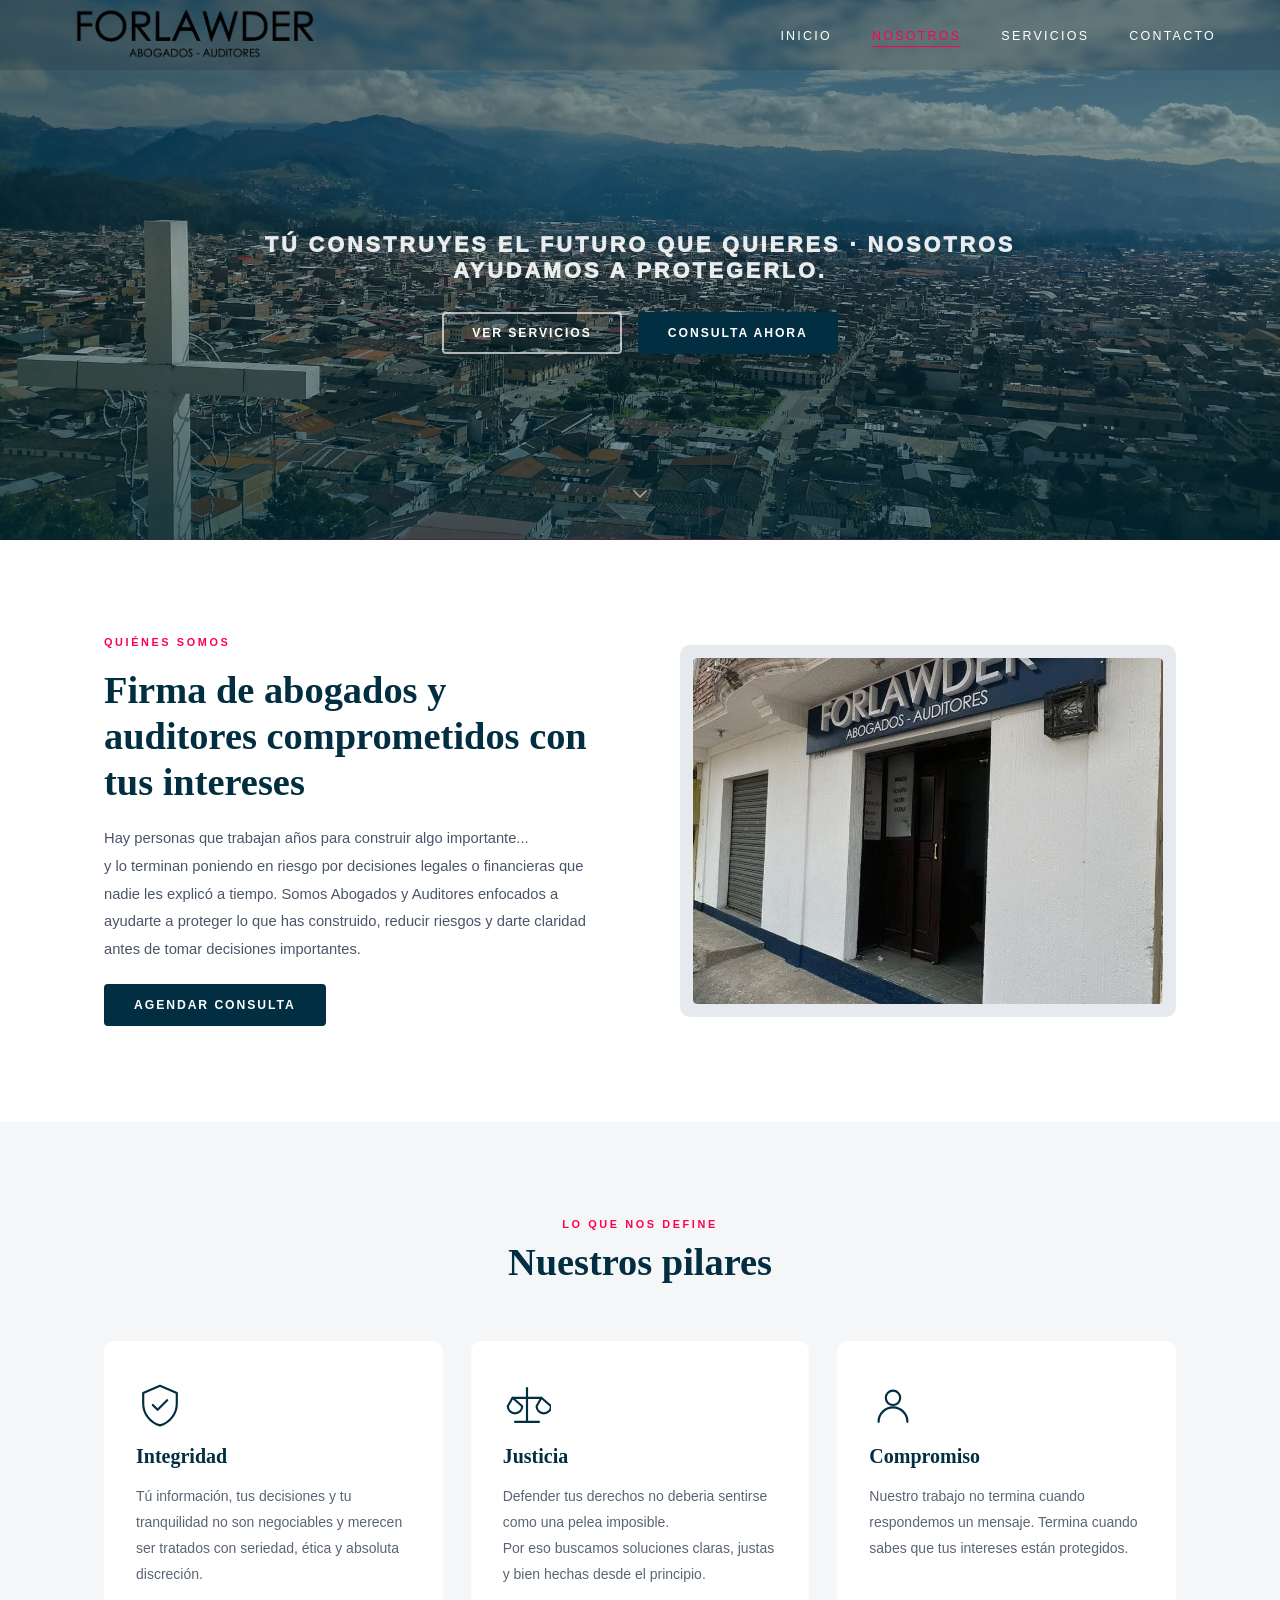
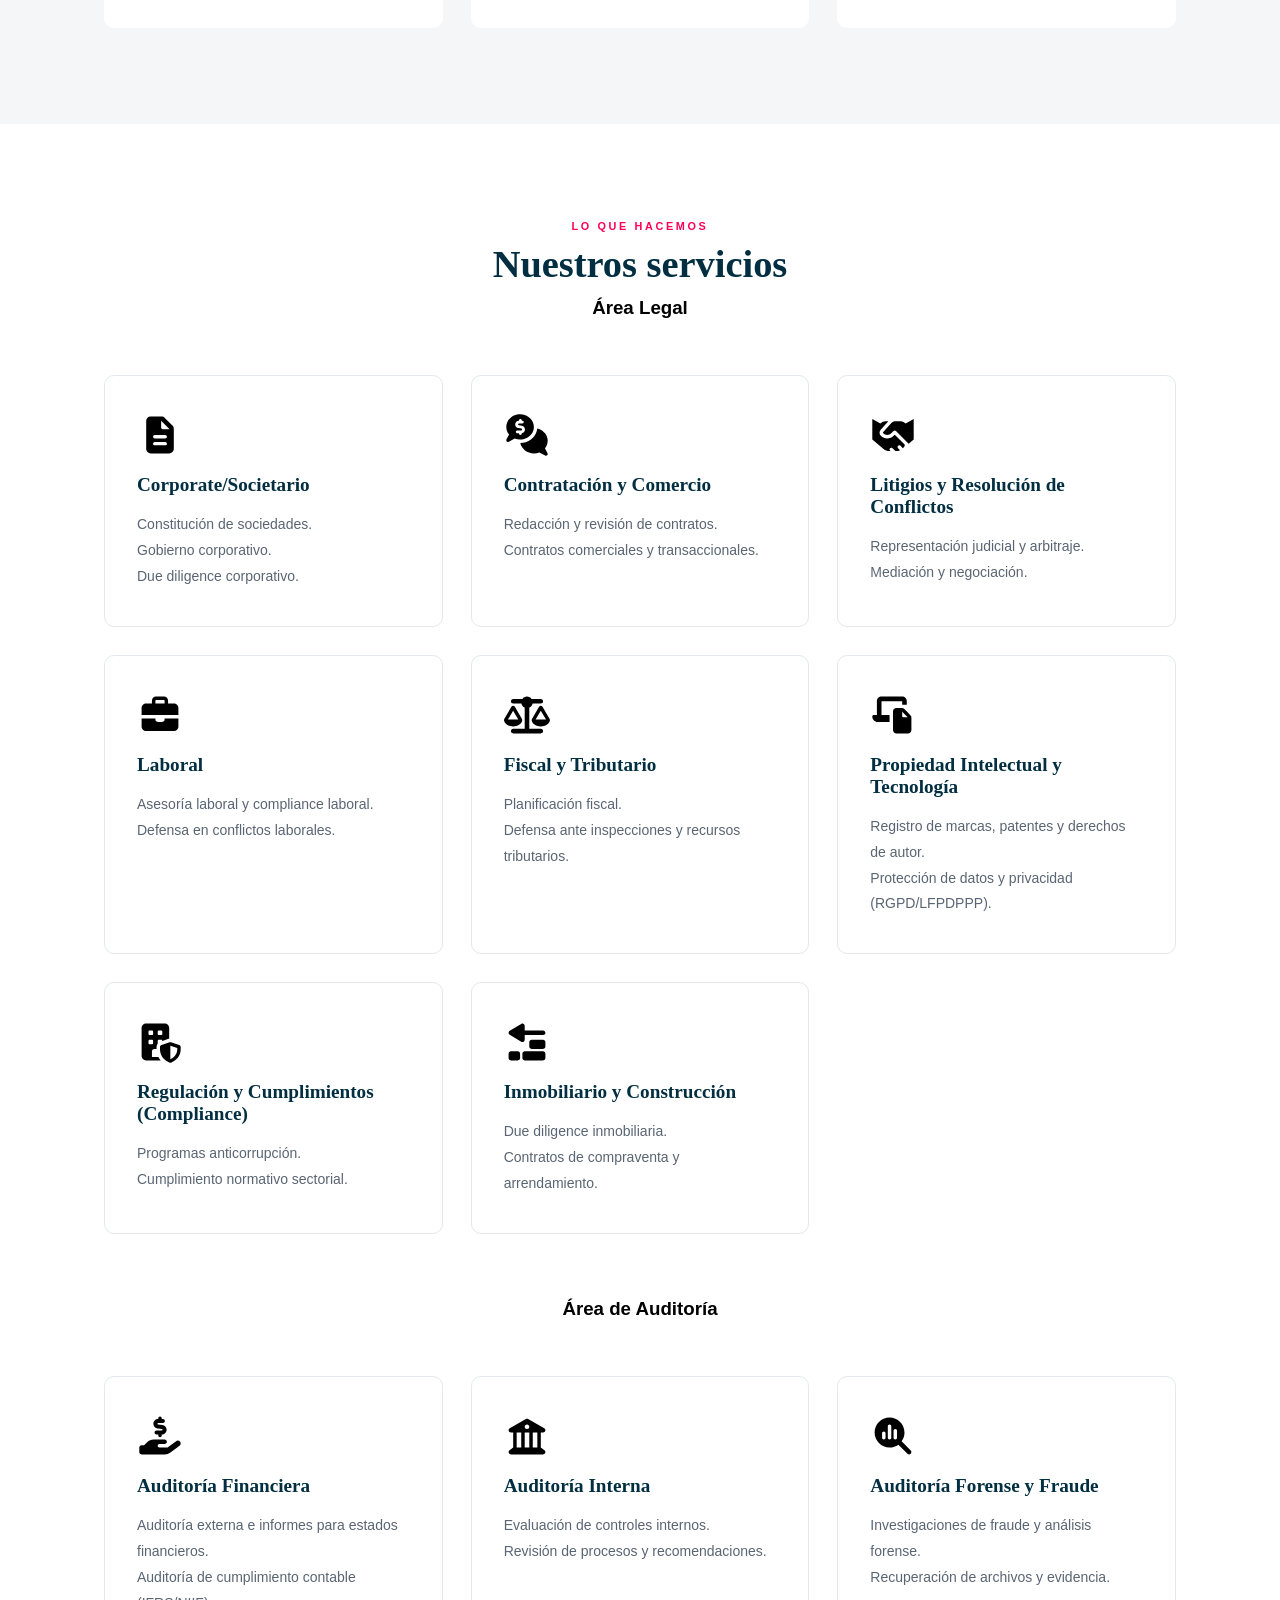
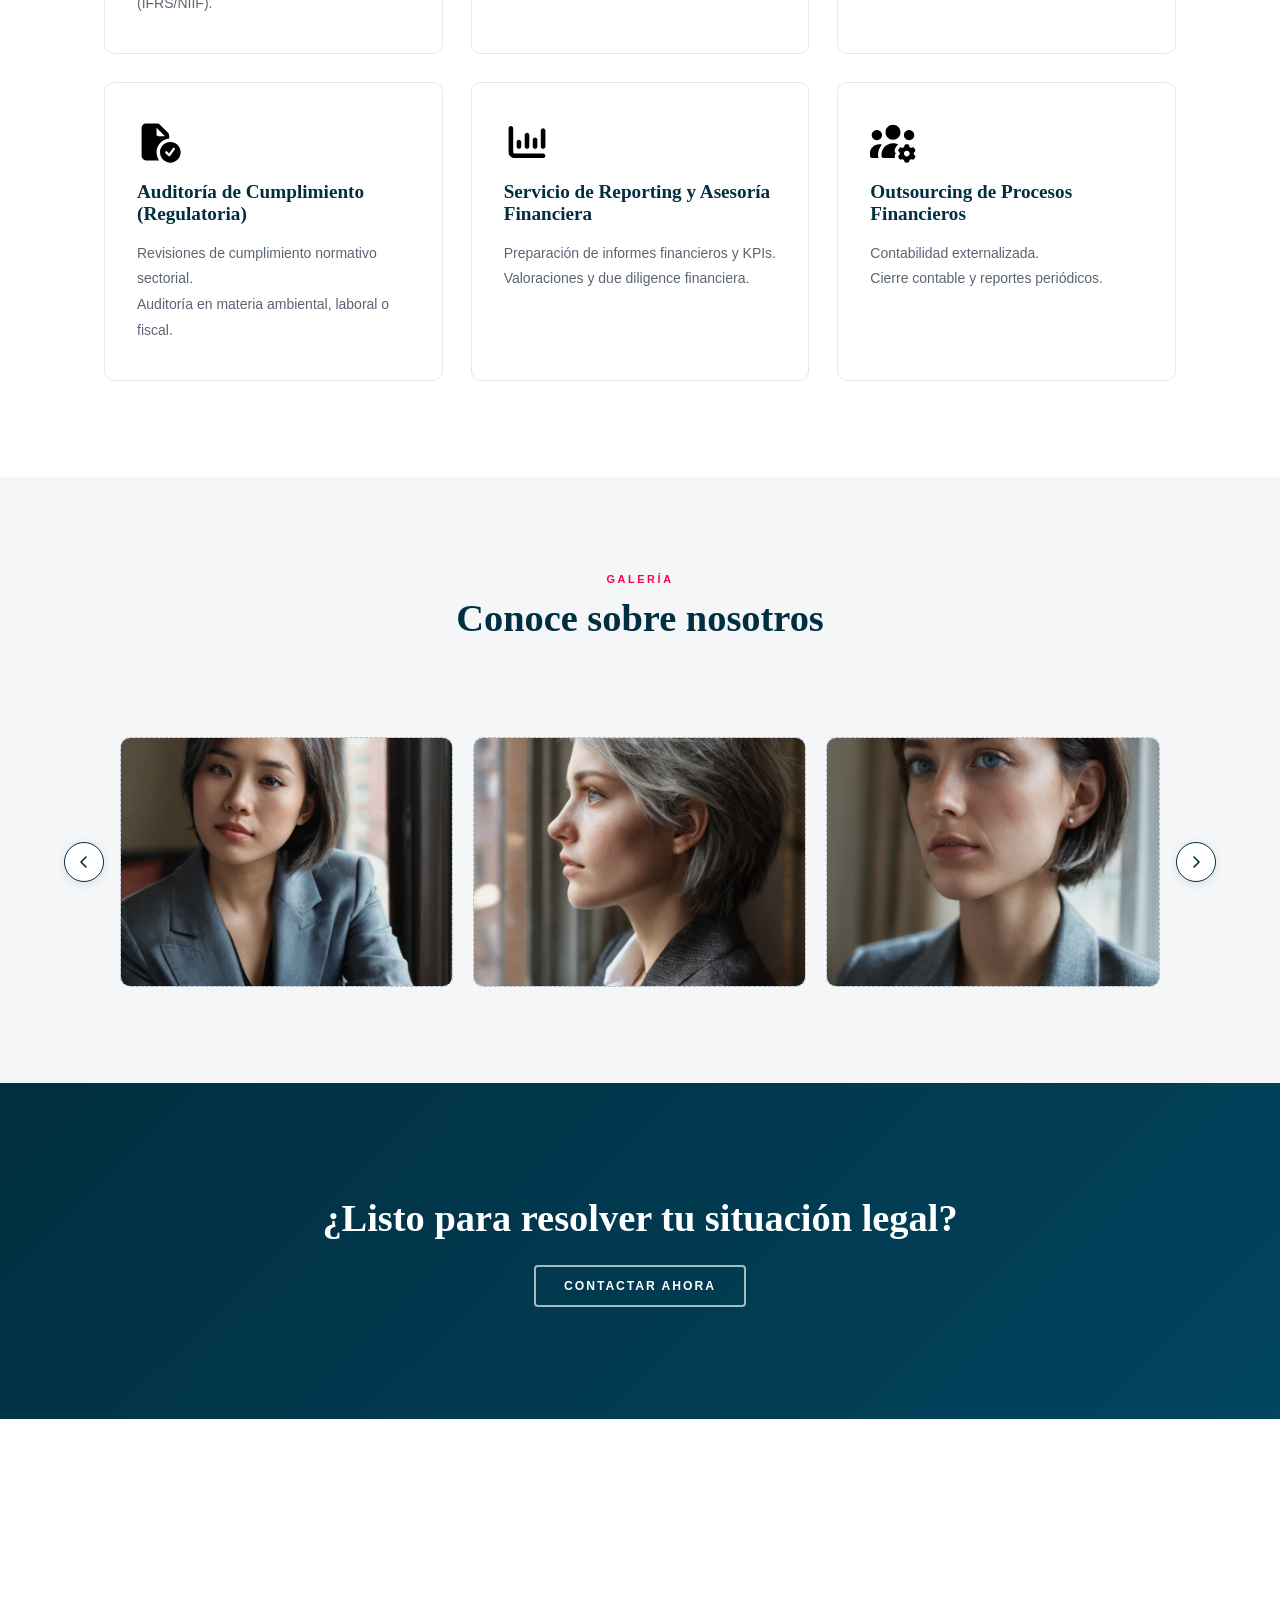
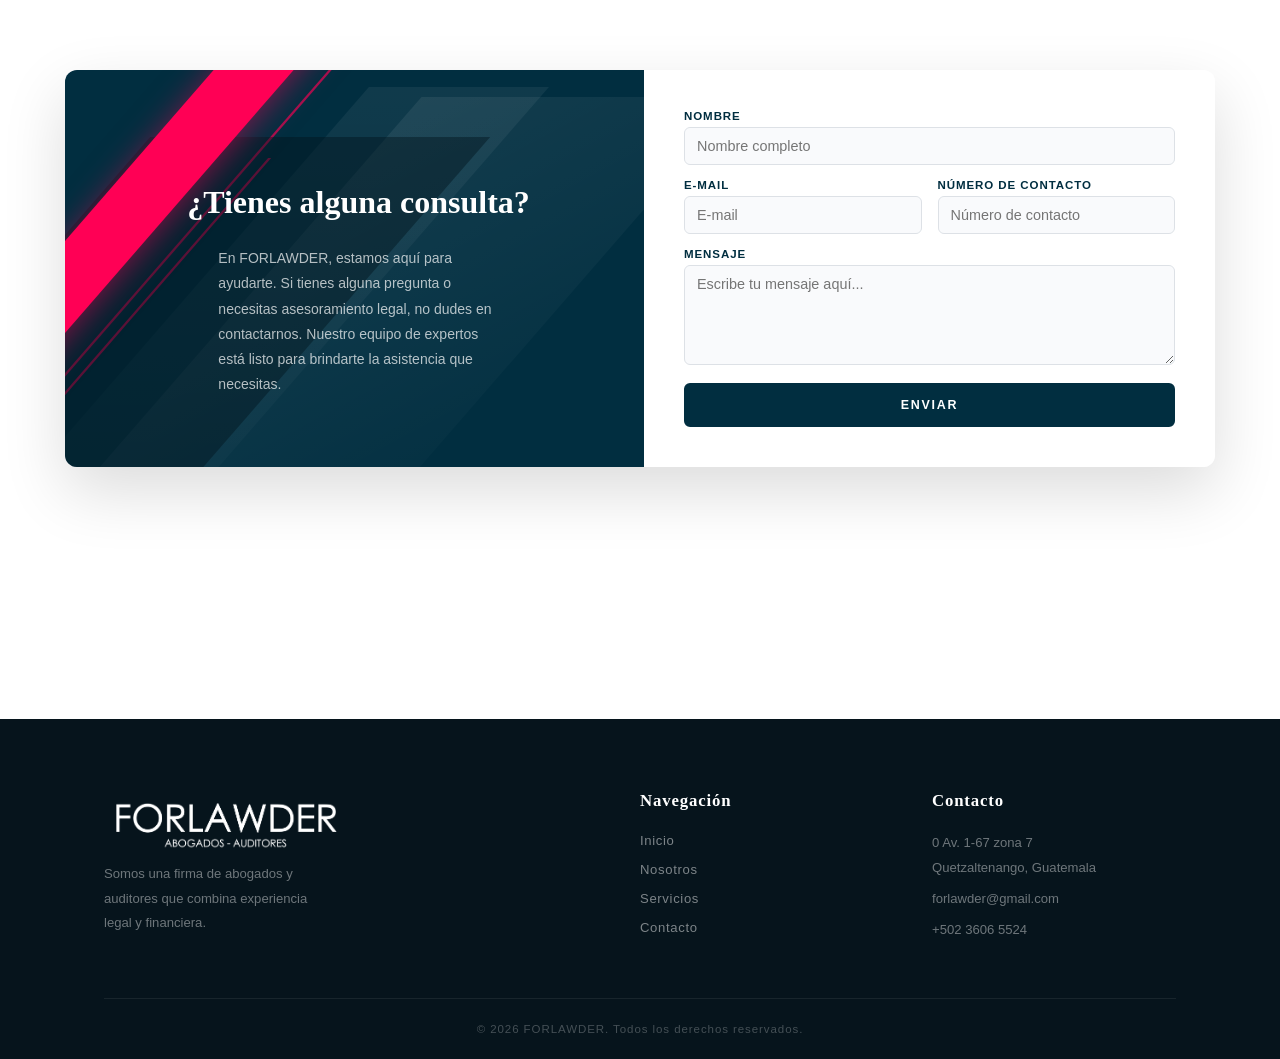
==== commit 62e534e9: "cambios cambios, tipografia, logo, texto" ====
--- a/index.html
+++ b/index.html
@@ -7,9 +7,9 @@
     <meta name="description" content="FORLAWDER — Servicios legales especializados.">
     <meta http-equiv="Content-Security-Policy"
         content="default-src 'self'; script-src 'self'; style-src 'self' 'unsafe-inline' https://fonts.googleapis.com; font-src 'self' https://fonts.gstatic.com; img-src 'self'; connect-src 'self'; object-src 'none'; base-uri 'self'; form-action 'self';">
-    <link rel="preload" as="image" href="resources/images/FORLAWDER LOGO.png">
+    <link rel="preload" as="image" href="resources/images/fondo-prueba.jpg">
     <title>FORLAWDER</title>
-    <link rel="stylesheet" href="resources/css/Style.css">
+    <link rel="stylesheet" href="resources/css/style.min.css">
     <link rel="preconnect" href="https://fonts.googleapis.com">
     <link rel="preconnect" href="https://fonts.gstatic.com" crossorigin>
     <link
@@ -21,10 +21,9 @@
     <header>
         <nav class="navbar">
             <div class="logo-container">
-                <h1 class="logo-title">FORLAWDER</h1>
-                <span class="logo-subtitle">ABOGADOS - AUDITORES</span>
-            </div>
-
+                <img src="resources/images/LOGO  blanco letra.png" alt="FORLAWDER" class="logo-img logo-img--claro">
+                <img src="resources/images/FORLAWDER LOGO.png" alt="FORLAWDER" class="logo-img logo-img--oscuro">
+            </div>
 
             <button class="navbar__toggle" aria-label="Abrir menú" aria-expanded="false">
                 <span></span>
@@ -51,7 +50,14 @@
 
         <section id="Inicio" class="section-offset hero">
             <div class="hero__fondo-wrap">
-                <img src="resources/images/fondo-prueba.jpg" alt="" aria-hidden="true" class="hero__fondo" decoding="async" loading="eager">
+                <img
+                    src="resources/images/fondo-prueba.jpg"
+                    class="hero__fondo"
+                    loading="eager"
+                    decoding="async"
+                    fetchpriority="high"
+                    alt=""
+                    aria-hidden="true">
             </div>
             <div class="hero__contenido">
                     <p class="hero__tagline">Tú construyes el futuro que quieres &middot; Nosotros ayudamos a protegerlo.
@@ -67,17 +73,16 @@
                         stroke-linejoin="round" />
                 </svg>
             </a>
-        </section>
-
-
-        <section id="Nosotros" class="section-offset seccion-intro">
+                </section>
+
+                <section id="Nosotros" class="section-offset seccion-intro">
             <div class="contenedor">
                 <div class="intro__grid">
 
                     <div class="intro__texto" data-reveal="left">
                         <span class="etiqueta-seccion">Quiénes somos</span>
                         <h2 class="titulo-seccion">
-                            Firma de abogados comprometida con sus intereses
+                            Firma de abogados y auditores comprometidos con tus intereses
                         </h2>
                         <p>
                             Hay personas que trabajan años para construir algo importante... <br>
@@ -93,8 +98,13 @@
                     <div class="intro__visual" data-reveal="right">
 
                         <div class="visual-placeholder">
-                            <img src="resources/images/forlawder-office.jpeg" alt="Oficinas FORLAWDER" loading="lazy"
-                                decoding="async" width="800" height="534" class="visual-placeholder__img">
+                            <img
+                                src="resources/images/forlawder-office.jpeg"
+                                alt="Oficinas FORLAWDER"
+                                loading="lazy"
+                                decoding="async"
+                                width="800" height="534"
+                                class="visual-placeholder__img responsive-img">
                         </div>
                     </div>
 
@@ -320,8 +330,6 @@
                     <h3 id="Servicios_auditoria" class="titulo-seccion__subtitulo">Área de Auditoría</h3>
                 </div>
                 <div class="servicios__grid">
-
-
 
                     <article class="tarjeta-servicio" data-reveal data-delay="2">
                         <div class="tarjeta-servicio__icono" aria-hidden="true">
@@ -473,7 +481,7 @@
             <div class="contenedor">
                 <div class="cta__contenido" data-reveal>
                     <h2 class="titulo-seccion cta__titulo">
-                        ¿Listo para resolver su situación legal?
+                        ¿Listo para resolver tu situación legal?
                     </h2>
                     <a href="#Contacto" class="btn btn--outline-blanco">Contactar ahora</a>
                 </div>
@@ -538,12 +546,10 @@
             <div class="footer__grid">
 
                 <div class="footer__marca">
-                    <div class="logo-container">
-                        <h1 class="logo-title" style="text-align:left; color: #ffffff;">FORLAWDER</h1>
-                        <h3 class="logo-subtitle" style="text-align:left; color: #ffffff; padding-left: 1.5rem;">
-                            Abogados y Auditores</h3>
-                    </div>
-                    <p style="padding-top: 1rem;">Somos una firma de abogados y auditores que combina experiencia legal
+                    <div class="logo-container" style="padding-bottom: 0px;">
+                        <img src="resources/images/LOGO  blanco letra.png" alt="FORLAWDER" class="logo-img-footer">
+                    </div>
+                    <p style="padding-top: 0.1rem;">Somos una firma de abogados y auditores que combina experiencia legal
                         y financiera.</p>
                 </div>
 
@@ -612,7 +618,7 @@
         </button>
     </div>
 
-    <script src="resources/js/navbar.min.js" defer></script>
+    <script src="resources/js/navbar.js" defer></script>
 </body>
 
 </html>
--- a/resources/css/style.min.css
+++ b/resources/css/style.min.css
@@ -0,0 +1 @@
+*,*::before,*::after{box-sizing:border-box;margin:0;padding:0}html{scroll-behavior:smooth}body{font-family:'Montserrat',sans-serif;font-weight:300}:root{--brand-navy:#012E40;--brand-foot:#06141c;--brand-pink:#ff0055;--brand-gray:#e6e9ed;--nav-height:70px;--nav-bg-solid:var(--brand-navy);--nav-bg-solid-footer:var(--brand-foot);--nav-bg-transparent:rgba(0, 0, 0, 0.10);--nav-border-color:rgba(255, 255, 255, 0.12);--nav-text-color:#ffffff;--nav-text-hover:var(--brand-pink);--nav-transition:0.45s ease;--card-max-width:1150px;--card-min-height:auto;--card-padding:2.5rem}.navbar{position:fixed;top:0;left:0;width:100%;height:var(--nav-height);z-index:1000;display:flex;align-items:center;justify-content:space-between;padding:0 5%;background-color:var(--nav-bg-transparent);border-bottom:1px solid #fff0;backdrop-filter:blur(4px);-webkit-backdrop-filter:blur(4px);transition:background-color var(--nav-transition),border-color var(--nav-transition),box-shadow var(--nav-transition),backdrop-filter var(--nav-transition)}.navbar.scrolled{background-color:var(--nav-bg-solid-footer);border-bottom-color:var(--nav-border-color);box-shadow:0 4px 30px rgb(0 0 0 / .35);backdrop-filter:blur(0);-webkit-backdrop-filter:blur(0)}.navbar__logo{font-family:'Cormorant Garamond',serif;font-weight:600;font-size:1.6rem;letter-spacing:.12em;color:var(--nav-text-color);text-decoration:none;text-transform:uppercase;transition:color var(--nav-transition)}.navbar__logo:hover{color:var(--nav-text-hover)}.navbar__links{list-style:none;display:flex;gap:2.5rem;align-items:center}.navbar__dropdown{position:relative}.navbar__submenu{position:absolute;top:100%;left:0;min-width:200px;list-style:none;background-color:var(--nav-bg-solid-footer);border-bottom:1px solid var(--nav-border-color);border-radius:0 0 4px 4px;padding:.5rem 0;z-index:999;opacity:0;visibility:hidden;transform:translateY(6px);transition:opacity var(--nav-transition),transform var(--nav-transition),visibility var(--nav-transition);pointer-events:none}.navbar__dropdown:hover .navbar__submenu,.navbar__dropdown:focus-within .navbar__submenu{opacity:1;visibility:visible;transform:translateY(0);pointer-events:auto}.navbar__submenu li a{display:block;padding:.55rem 1.5rem;font-size:.72rem;letter-spacing:.16em;color:rgb(255 255 255 / .8);white-space:nowrap}.navbar__submenu li a::after{display:none}.navbar__submenu li{display:block}.navbar__submenu li a:hover{color:var(--nav-text-hover)}.navbar__links a{font-family:'Montserrat',sans-serif;font-weight:400;font-size:.78rem;letter-spacing:.18em;text-transform:uppercase;color:var(--nav-text-color);text-decoration:none;position:relative;padding-bottom:4px;transition:color var(--nav-transition)}.navbar__links a::after{content:'';position:absolute;bottom:0;left:0;width:0%;height:1px;background-color:var(--nav-text-hover);transition:width var(--nav-transition)}.navbar__links a:hover{color:var(--nav-text-hover)}.navbar__links a:hover::after{width:100%}.navbar__links a.active{color:var(--nav-text-hover)}.navbar__links a.active::after{width:100%}.navbar__links a.navbar__cta{background-color:var(--nav-text-hover);color:#0a0a0a;padding:.45rem 1.2rem;border-radius:2px;font-weight:500;letter-spacing:.14em}.navbar__links a.navbar__cta::after{display:none}.navbar__links a.navbar__cta:hover{background-color:#fff;color:#0a0a0a}.navbar__toggle{display:none;flex-direction:column;gap:5px;cursor:pointer;background:none;border:none;padding:4px}.navbar__toggle span{display:block;width:24px;height:1.5px;background-color:var(--nav-text-color);transition:transform 0.3s ease,opacity 0.3s ease}.navbar__toggle.open span:nth-child(1){transform:translateY(6.5px) rotate(45deg)}.navbar__toggle.open span:nth-child(2){opacity:0}.navbar__toggle.open span:nth-child(3){transform:translateY(-6.5px) rotate(-45deg)}@media (max-width:768px){.navbar__toggle{display:flex}.navbar__links{position:absolute;top:var(--nav-height);left:0;width:100%;flex-direction:column;gap:0;background-color:var(--nav-bg-solid);max-height:0;overflow:hidden;transition:max-height 0.4s ease,padding 0.4s ease;padding:0 5%}.navbar__links.open{max-height:400px;padding:1.2rem 5%}.navbar__links a{padding:.7rem 0 .7rem .85rem;font-size:.85rem}.navbar__links a::after{bottom:auto;top:50%;left:0;transform:translateY(-50%);width:2px;height:0%;transition:height var(--nav-transition)}.navbar__links a.active::after{width:2px;height:50%}.navbar__submenu{position:static;opacity:1;visibility:visible;transform:none;pointer-events:auto;background-color:#fff0;border-bottom:none;box-shadow:none;padding:0 0 .5rem 0;min-width:unset}.navbar__submenu li a{padding:.28rem 0 .28rem .85rem;font-size:.65rem;letter-spacing:.12em;color:rgb(255 255 255 / .55);border-left:1px solid rgb(255 255 255 / .15);transition:color var(--nav-transition),border-left-color var(--nav-transition)}.navbar__submenu li a:hover,.navbar__submenu li a.active{color:var(--nav-text-hover);border-left-color:var(--nav-text-hover)}}.banner-container{position:absolute;inset:0;overflow:hidden;pointer-events:none;z-index:1;background:#fff0}.shape-gray-back{position:absolute;bottom:-50px;left:30%;width:320px;height:420px;background:linear-gradient(135deg,rgb(255 255 255 / .07) 0%,rgb(255 255 255 / .01) 100%);transform:skewX(-41deg)}.shape-gray-front{position:absolute;bottom:-80px;left:18%;width:180px;height:460px;background:linear-gradient(to bottom,rgb(255 255 255 / .06),rgb(255 255 255 / .01));transform:skewX(-41deg)}.shape-dark-blue{position:absolute;bottom:-50px;left:-80px;width:340px;height:380px;background:rgb(0 20 30 / .45);transform:skewX(-41deg)}.shape-magenta-bar{position:absolute;bottom:-100px;left:-40px;width:80px;height:560px;background:var(--brand-pink);transform:skewX(-41deg);box-shadow:4px 0 28px rgb(255 0 85 / .5)}.thin-lines-container{position:absolute;bottom:-50px;left:13%;width:120px;height:460px;transform:skewX(-41deg)}.thin-lines-container::before{content:'';position:absolute;top:0;left:0;width:3px;height:80%;background:var(--brand-pink);opacity:.65}.thin-lines-container::after{content:'';position:absolute;top:22%;left:16px;width:3px;height:55%;background:var(--brand-pink);opacity:.65}.section-offset{scroll-margin-top:var(--nav-height)}.seccion-contacto{display:flex;justify-content:center;align-items:center;padding:6rem 5%;min-height:100vh}.tarjeta-formulario{width:100%;max-width:var(--card-max-width);min-height:var(--card-min-height);display:flex;overflow:hidden;border-radius:12px;box-shadow:0 24px 64px rgb(0 0 0 / .14)}.columna-texto{position:relative;overflow:hidden;background:var(--brand-navy);padding:3rem 2.5rem 3rem 3rem;flex:1;display:flex;flex-direction:column;justify-content:flex-start;gap:1.5rem;min-width:0}.columna-texto h2{font-family:'Cormorant Garamond',serif;font-size:2rem;font-weight:600;color:#fff;line-height:1.25;position:relative;z-index:2}.columna-texto>p{font-size:.875rem;line-height:1.8;color:rgb(255 255 255 / .7);position:relative;z-index:2;max-width:36ch}.columna-formulario{flex:1;background:#fff;padding:var(--card-padding);display:flex;flex-direction:column;justify-content:center;min-width:0}.formulario{display:grid;gap:14px}.grupo-campo{display:grid;gap:5px}.grupo-fila{display:grid;grid-template-columns:1fr 1fr;gap:16px}.formulario label{font-size:.72rem;font-weight:600;letter-spacing:.08em;text-transform:uppercase;color:var(--brand-navy)}.formulario input,.formulario textarea{font:inherit;font-size:.9rem;border-radius:6px;border:1.5px solid #dde1e6;padding:10px 12px;width:100%;background:#f9fafc;color:#1a1a2e;transition:border-color 0.2s ease,box-shadow 0.2s ease}.formulario input:focus,.formulario textarea:focus{outline:none;border-color:var(--brand-pink);box-shadow:0 0 0 3px rgb(255 0 85 / .1);background:#fff}.formulario textarea{min-height:100px;resize:vertical}.formulario button{margin-top:4px;font:inherit;font-size:.78rem;font-weight:600;letter-spacing:.14em;text-transform:uppercase;border-radius:6px;padding:13px;background:var(--brand-navy);color:#fff;border:2px solid var(--brand-navy);cursor:pointer;width:100%;transition:background 0.25s ease,border-color 0.25s ease}.formulario button:hover{background:var(--brand-pink);border-color:var(--brand-pink)}@media (max-width:768px){.seccion-contacto{padding:5rem 4%;align-items:flex-start}.tarjeta-formulario{flex-direction:column}.columna-texto{padding:2.5rem 2rem;min-height:200px;justify-content:flex-end}.columna-texto h2{font-size:1.5rem}.columna-texto>p{display:none}.columna-formulario{padding:2rem 1.5rem}}@media (max-width:480px){.grupo-fila{grid-template-columns:1fr}.columna-texto{min-height:160px}.formulario button{padding:14px}}.contenedor{width:100%;max-width:1200px;margin-inline:auto;padding-inline:5%}.etiqueta-seccion{display:inline-block;font-size:.68rem;font-weight:600;letter-spacing:.24em;text-transform:uppercase;color:var(--brand-pink)}.titulo-seccion{font-family:'Cormorant Garamond',serif;font-weight:600;font-size:clamp(1.75rem, 3vw, 2.4rem);line-height:1.2;color:var(--brand-navy)}.seccion-encabezado{text-align:center;margin-bottom:3.5rem;display:flex;flex-direction:column;gap:.6rem}.seccion-encabezado__subtitulo{font-size:.9rem;line-height:1.85;color:#5a6573;max-width:55ch;margin-inline:auto}.btn{display:inline-flex;align-items:center;justify-content:center;padding:.75rem 1.75rem;font-family:'Montserrat',sans-serif;font-size:.76rem;font-weight:600;letter-spacing:.16em;text-transform:uppercase;text-decoration:none;border-radius:4px;border:2px solid #fff0;cursor:pointer;transition:background 0.25s ease,color 0.25s ease,border-color 0.25s ease}.btn--primary{background:var(--brand-navy);color:#fff;border-color:var(--brand-navy)}.btn--primary:hover{background:var(--brand-pink);border-color:var(--brand-pink)}.btn--outline{background:#fff0;color:var(--brand-navy);border-color:var(--brand-navy)}.btn--outline:hover{background:var(--brand-navy);color:#fff}.btn--outline-blanco{background:#fff0;color:#fff;border-color:rgb(255 255 255 / .65)}.btn--outline-blanco:hover{background:#fff;color:var(--brand-navy);border-color:#fff}.hero{position:relative;display:flex;flex-direction:column;align-items:center;justify-content:center;min-height:clamp(420px, 60vh, 680px);padding:calc(var(--nav-height) + 2rem) 5% 3.5rem;text-align:center;overflow:hidden;background:var(--brand-navy)}.hero::before{content:'';position:absolute;inset:0;background:linear-gradient(to bottom,rgb(1 46 64 / .55) 0%,rgb(1 46 64 / .35) 50%,rgb(1 46 64 / .65) 100%);pointer-events:none;z-index:1}.hero::after{content:'';position:absolute;bottom:0;left:5%;right:5%;height:1px;background:linear-gradient(to right,transparent,var(--brand-pink) 50%,transparent)}.hero__contenido{position:relative;z-index:2;display:flex;flex-direction:column;align-items:center;gap:1.75rem;max-width:760px}.hero__fondo-wrap{position:absolute;inset:0;z-index:0;overflow:hidden}.hero__fondo{width:100%;height:100%;object-fit:cover;object-position:center;display:block;opacity:0;transition:opacity 360ms ease}.hero__fondo.loaded{opacity:1}.hero__logo{max-width:min(400px, 78vw);height:auto;position:relative;z-index:2}.hero__tagline{font-family:'Montserrat',sans-serif;font-size:clamp(0.95rem, 2.2vw, 1.35rem);font-weight:1000;letter-spacing:.14em;text-transform:uppercase;color:#fff;opacity:.9}.hero__acciones{display:flex;gap:1rem;flex-wrap:wrap;justify-content:center}.hero__scroll{position:absolute;bottom:2rem;left:50%;transform:translateX(-50%);color:#fff;opacity:.55;z-index:2;text-decoration:none;transition:opacity 0.3s ease;animation:hero-bounce 2.2s ease-in-out infinite}.hero__scroll:hover{opacity:.75}@keyframes hero-bounce{0%,100%{transform:translateX(-50%) translateY(0)}50%{transform:translateX(-50%) translateY(7px)}}.seccion-intro{padding:6rem 0;background:#fff}.intro__grid{display:grid;grid-template-columns:1fr 1fr;gap:5rem;align-items:center}.intro__texto{display:flex;flex-direction:column;gap:1.2rem}.intro__texto p{font-size:.92rem;line-height:1.9;color:#4a5568}.intro__btn{align-self:flex-start}.visual-placeholder{position:relative;aspect-ratio:4 / 3;background:var(--brand-gray);border-radius:10px;overflow:hidden;display:flex;align-items:center;justify-content:center}.visual-placeholder__marco{position:absolute;inset:12px;border-radius:6px;border:1.5px dashed rgb(1 46 64 / .22)}.visual-placeholder__acento{position:absolute;bottom:0;left:-20px;width:80px;height:100%;background:var(--brand-pink);opacity:.07;transform:skewX(-8deg)}.visual-placeholder__texto{font-family:'Montserrat',sans-serif;font-size:.8rem;color:#7a8694;text-align:center;position:relative;z-index:1;line-height:1.9}.visual-placeholder__texto small{font-size:.7rem;opacity:.7}.visual-placeholder__img{position:relative;inset:0;width:94.8%;height:93%;object-fit:cover;border-radius:1.1%}.responsive-img{opacity:0;transition:opacity 360ms ease;will-change:opacity}.responsive-img.loaded{opacity:1}.seccion-pilares{padding:6rem 0;background:#f4f6f8}.pilares__grid{display:grid;grid-template-columns:repeat(auto-fit,minmax(220px,1fr));gap:1.75rem}.pilar{background:#fff;border-radius:10px;padding:2.5rem 2rem;display:flex;flex-direction:column;gap:1rem;transition:box-shadow 0.35s ease,transform 0.35s ease}.pilar:hover{box-shadow:0 14px 48px rgb(1 46 64 / .1);transform:translateY(-5px)}.pilar__icono{width:48px;height:48px;color:var(--brand-navy);transition:color 0.3s ease}.pilar:hover .pilar__icono{color:var(--brand-pink)}.pilar__icono svg{width:100%;height:100%}.pilar h3{font-family:'Cormorant Garamond',serif;font-weight:600;font-size:1.25rem;color:var(--brand-navy)}.pilar p{font-size:.875rem;line-height:1.85;color:#5a6573}.seccion-servicios{padding:6rem 0;background:#fff}.servicios__grid{display:grid;grid-template-columns:repeat(auto-fill,minmax(280px,1fr));gap:1.75rem}.tarjeta-servicio{border:1.5px solid #e4e8ed;border-radius:10px;padding:2.25rem 2rem;display:flex;flex-direction:column;gap:1rem;transition:border-color 0.3s ease,box-shadow 0.3s ease,transform 0.3s ease}.tarjeta-servicio:hover{border-color:var(--brand-navy);box-shadow:0 10px 40px rgb(1 46 64 / .09);transform:translateY(-4px)}.tarjeta-servicio__icono{width:46px;height:46px;color:var(--brand-navy);transition:color 0.3s ease;flex-shrink:0}.tarjeta-servicio:hover .tarjeta-servicio__icono{color:var(--brand-pink)}.tarjeta-servicio__icono svg{width:100%;height:100%}.tarjeta-servicio h3{font-family:'Cormorant Garamond',serif;font-weight:600;font-size:1.2rem;color:var(--brand-navy)}.tarjeta-servicio p{font-size:.875rem;line-height:1.85;color:#5a6573}.tarjeta-servicio__enlace{margin-top:auto;font-size:.72rem;font-weight:600;letter-spacing:.12em;text-transform:uppercase;color:var(--brand-pink);text-decoration:none;transition:opacity 0.2s ease}.tarjeta-servicio__enlace:hover{opacity:.65}.seccion-stats{padding:5rem 0;background:var(--brand-navy)}.stats__grid{display:grid;grid-template-columns:repeat(4,1fr);gap:0;text-align:center}.stat{display:flex;flex-direction:column;gap:.5rem;padding:2rem 1rem;border-right:1px solid rgb(255 255 255 / .1)}.stat:last-child{border-right:none}.stat__num{font-family:'Cormorant Garamond',serif;font-size:clamp(2.4rem, 4vw, 3.4rem);font-weight:600;color:#fff;line-height:1}.stat__label{font-size:.7rem;font-weight:500;letter-spacing:.14em;text-transform:uppercase;color:rgb(255 255 255 / .5)}.seccion-cta{padding:7rem 0;background:linear-gradient(135deg,#012E40 0%,#01455f 100%);text-align:center}.cta__contenido{max-width:680px;margin-inline:auto;display:flex;flex-direction:column;align-items:center;gap:1.5rem}.cta__titulo{color:#ffffff!important}.cta__subtitulo{font-size:.9rem;line-height:1.85;color:rgb(255 255 255 / .6);max-width:50ch}.footer{background:#06141c;color:rgb(255 255 255 / .55);padding-top:4.5rem}.footer__grid{display:grid;grid-template-columns:2fr 1fr 1fr;gap:3rem;padding-bottom:3rem;border-bottom:1px solid rgb(255 255 255 / .07)}.footer__logo{max-width:110px;height:auto;margin-bottom:1.25rem;display:block}.footer__marca p{font-size:.82rem;line-height:1.85;max-width:30ch;color:rgb(255 255 255 / .42)}.footer__nav h4,.footer__info h4{font-family:'Cormorant Garamond',serif;font-weight:600;font-size:1.05rem;color:#fff;margin-bottom:1.25rem;letter-spacing:.05em}.footer__nav ul{list-style:none;display:flex;flex-direction:column;gap:.7rem}.footer__nav a{color:rgb(255 255 255 / .48);text-decoration:none;font-size:.82rem;letter-spacing:.05em;transition:color 0.2s ease}.footer__nav a:hover{color:var(--brand-pink)}.footer__info p{font-size:.82rem;line-height:1.9;color:rgb(255 255 255 / .42);margin-bottom:.4rem}.footer__base{padding:1.5rem 0;text-align:center;font-size:.72rem;letter-spacing:.08em;color:rgb(255 255 255 / .25)}[data-reveal]{transition:opacity 0.65s ease,transform 0.65s ease}html.js-reveal [data-reveal]{opacity:0;transform:translateY(28px)}html.js-reveal [data-reveal="left"]{transform:translateX(-32px)}html.js-reveal [data-reveal="right"]{transform:translateX(32px)}html.js-reveal [data-reveal].is-visible{opacity:1;transform:none}html.js-reveal [data-delay="1"]{transition-delay:0.10s}html.js-reveal [data-delay="2"]{transition-delay:0.20s}html.js-reveal [data-delay="3"]{transition-delay:0.30s}html.js-reveal [data-delay="4"]{transition-delay:0.40s}@media (max-width:1024px){.stats__grid{grid-template-columns:repeat(2,1fr)}.stat{border-right:none}.stat:nth-child(odd){border-right:1px solid rgb(255 255 255 / .1)}}@media (max-width:768px){.hero__acciones{flex-direction:column;width:100%;max-width:280px}.hero__acciones .btn{width:100%}.intro__grid{grid-template-columns:1fr;gap:2.5rem}.intro__visual{order:-1}.intro__btn{align-self:stretch;text-align:center}.footer__grid{grid-template-columns:1fr;gap:2rem}.seccion-intro,.seccion-pilares,.seccion-servicios{padding:4.5rem 0}.seccion-cta{padding:5rem 0}}@media (max-width:480px){.stats__grid{grid-template-columns:repeat(2,1fr)}.stat:nth-child(odd){border-right:1px solid rgb(255 255 255 / .1)}.pilar{padding:2rem 1.5rem}.tarjeta-servicio{padding:1.75rem 1.5rem}}.logo-container{text-align:center;font-family:'Raleway',sans-serif;position:relative;display:flex;align-items:center}.logo-title{font-size:25px;font-weight:300;letter-spacing:1px;margin:0;line-height:1;color:#fff}.logo-subtitle{font-size:9px;font-weight:400;letter-spacing:1px;margin:0;color:#fff}.logo-title,.logo-subtitle{transition:color var(--nav-transition)}.navbar.scrolled .logo-title,.navbar.scrolled .logo-subtitle{color:var(--nav-text-color)}.logo-img{height:75px;width:auto;position:absolute;transition:opacity .45s ease;object-fit:contain}.logo-img--claro{opacity:0;object-position:center 45%}.logo-img--oscuro{opacity:1;object-position:center 25%}.navbar.scrolled .logo-img--claro{opacity:1}.navbar.scrolled .logo-img--oscuro{opacity:0}@media(max-width:768px){.logo-img{height:60px}}.logo-img-footer{height:70px;width:auto;display:block;margin-bottom:0}@media(max-width:768px){.logo-img-footer{height:40px}}.seccion-carrete{padding:6rem 0;background:#f4f6f8}.carrete{display:flex;align-items:center;gap:1rem;padding:2.5rem 5% 0;max-width:1360px;margin-inline:auto}.carrete__pista{flex:1;min-width:0;display:flex;gap:1.25rem;overflow-x:scroll;scroll-snap-type:x mandatory;scroll-behavior:smooth;-webkit-overflow-scrolling:touch;scrollbar-width:none;-ms-overflow-style:none}.carrete__pista::-webkit-scrollbar{display:none}.carrete__item{flex:0 0 calc(33.333% - 0.84rem);scroll-snap-align:start;border-radius:10px;overflow:hidden;aspect-ratio:4 / 3;background:var(--brand-gray)}.carrete__item img{width:100%;height:100%;object-fit:cover;object-position:top center;display:block}.carrete__item--vacio{display:flex;align-items:center;justify-content:center;border:1.5px dashed rgb(1 46 64 / .22);font-family:'Montserrat',sans-serif;font-size:.8rem;color:#7a8694}.carrete__nav{flex-shrink:0;width:40px;height:40px;border-radius:50%;border:1.5px solid var(--brand-navy);background:#fff;color:var(--brand-navy);cursor:pointer;display:flex;align-items:center;justify-content:center;transition:background 0.25s ease,color 0.25s ease;box-shadow:0 2px 10px rgb(0 0 0 / .1)}.carrete__nav:hover{background:var(--brand-navy);color:#fff}@media (max-width:900px){.carrete__item{flex:0 0 calc(50% - 0.63rem)}}@media (max-width:600px){.carrete__item{flex:0 0 100%}.carrete__nav{width:32px;height:32px}}.carrete__item{position:relative;cursor:pointer;transition:transform 0.2s ease}.carrete__item:hover{transform:scale(1.02)}.carrete__item::after{content:'';position:absolute;inset:0;background:#fff0;transition:background 0.25s ease}.carrete__item:hover::after{background:rgb(1 46 64 / .15)}.carrete__item:focus-visible{outline:2px solid var(--brand-pink);outline-offset:3px}.lb-overlay{position:fixed;inset:0;z-index:1100;background:rgb(1 46 64 / .88);display:flex;align-items:center;justify-content:center;gap:1.25rem;padding:1.5rem;backdrop-filter:blur(6px);-webkit-backdrop-filter:blur(6px);opacity:0;visibility:hidden;transition:opacity 0.3s ease,visibility 0.3s ease;will-change:opacity}.lb-overlay.lb-activo{opacity:1;visibility:visible}.lb-card{position:relative;display:flex;flex:1 1 auto;min-width:0;max-width:960px;max-height:84vh;border-radius:12px;overflow:hidden;box-shadow:0 40px 100px rgb(0 0 0 / .5);transform:scale(.96) translateY(8px);transition:transform 0.35s cubic-bezier(.34,1.56,.64,1);will-change:transform}.lb-overlay.lb-activo .lb-card{transform:scale(1) translateY(0)}.lb-imagen{flex:0 0 44%;position:relative;background:var(--brand-navy);display:flex;align-items:center;justify-content:center;padding:2.5rem 2rem;overflow:hidden}.lb-imagen::before{content:'';position:absolute;top:0;left:0;width:4px;height:100%;background:var(--brand-pink);box-shadow:0 0 20px rgb(255 0 85 / .55);z-index:2}.lb-imagen::after{content:'';position:absolute;inset:0;background:radial-gradient(ellipse at 115% 115%,rgb(255 0 85 / .07) 0%,transparent 55%);pointer-events:none}.lb-imagen img{max-width:82%;max-height:calc(84vh - 5rem);width:auto;height:auto;object-fit:contain;border-radius:3px;position:relative;z-index:1;display:block;box-shadow:0 0 0 1px rgb(255 255 255 / .25),0 0 0 7px rgb(1 46 64 / .9),0 0 0 8px rgb(255 255 255 / .1),0 24px 64px rgb(0 0 0 / .55);opacity:1;transition:opacity 0.3s ease}.lb-imagen--vacia img{opacity:0}.lb-imagen__placeholder{position:absolute;inset:0;display:flex;flex-direction:column;align-items:center;justify-content:center;gap:.6rem;opacity:0;transition:opacity 0.3s ease;pointer-events:none;z-index:1}.lb-imagen--vacia .lb-imagen__placeholder{opacity:1}.lb-imagen__placeholder-nombre{font-family:'Raleway',sans-serif;font-size:1.15rem;font-weight:300;letter-spacing:.22em;color:rgb(255 255 255 / .85);text-transform:uppercase}.lb-imagen__placeholder-sub{font-family:'Raleway',sans-serif;font-size:.55rem;letter-spacing:.28em;color:rgb(255 255 255 / .38);text-transform:uppercase}.lb-info{flex:1;min-width:0;background:#fff;padding:3rem 2.5rem;overflow-y:auto;display:flex;flex-direction:column;gap:1rem}.lb-info::-webkit-scrollbar{width:4px}.lb-info::-webkit-scrollbar-track{background:var(--brand-gray)}.lb-info::-webkit-scrollbar-thumb{background:var(--brand-navy);border-radius:2px}.lb-info::-webkit-scrollbar-thumb:hover{background:var(--brand-pink)}.lb-titulo{color:var(--brand-navy);font-size:clamp(1.4rem, 2.5vw, 2rem);margin-bottom:0}.lb-cargo{font-family:'Montserrat',sans-serif;font-size:.78rem;font-weight:600;letter-spacing:.12em;text-transform:uppercase;color:var(--brand-pink);padding-left:.75rem;border-left:2px solid var(--brand-pink);margin:0}.lb-cargo:empty{display:none}.lb-divisor{border:none;border-top:1px solid var(--brand-gray);margin:.25rem 0}.lb-texto{font-family:'Montserrat',sans-serif;font-size:.9rem;line-height:1.9;color:#4a5568}.lb-nav{flex-shrink:0;width:44px;height:44px;border-radius:50%;border:1.5px solid rgb(255 255 255 / .3);background:rgb(1 46 64 / .65);color:#fff;cursor:pointer;display:flex;align-items:center;justify-content:center;transition:background 0.2s ease,border-color 0.2s ease,transform 0.2s ease;z-index:10}.lb-nav:hover{background:var(--brand-pink);border-color:var(--brand-pink);transform:scale(1.1)}.lb-nav:focus-visible{outline:2px solid var(--brand-pink);outline-offset:3px}.lb-nav[hidden]{visibility:hidden;pointer-events:none}.lb-cerrar{position:absolute;top:1rem;right:1rem;z-index:10;width:36px;height:36px;border-radius:50%;border:1.5px solid rgb(255 255 255 / .35);background:rgb(1 46 64 / .75);color:#fff;cursor:pointer;display:flex;align-items:center;justify-content:center;transition:background 0.2s ease,border-color 0.2s ease,transform 0.2s ease}.lb-cerrar:hover{background:var(--brand-pink);border-color:var(--brand-pink);transform:scale(1.1)}.lb-cerrar:focus-visible{outline:2px solid var(--brand-pink);outline-offset:3px}@media (max-width:680px){.lb-overlay{padding:.75rem .5rem;align-items:center;gap:.5rem}.lb-nav{width:36px;height:36px;flex-shrink:0}.lb-card{flex-direction:column;max-width:100%;max-height:92vh;border-radius:16px 16px 0 0;transform:scale(1) translateY(60px)}.lb-overlay.lb-activo .lb-card{transform:scale(1) translateY(0)}.lb-imagen{flex:0 0 220px;padding:1.5rem 1.25rem}.lb-imagen img{max-height:calc(220px - 3rem)}.lb-info{padding:2rem 1.5rem 2.5rem}}
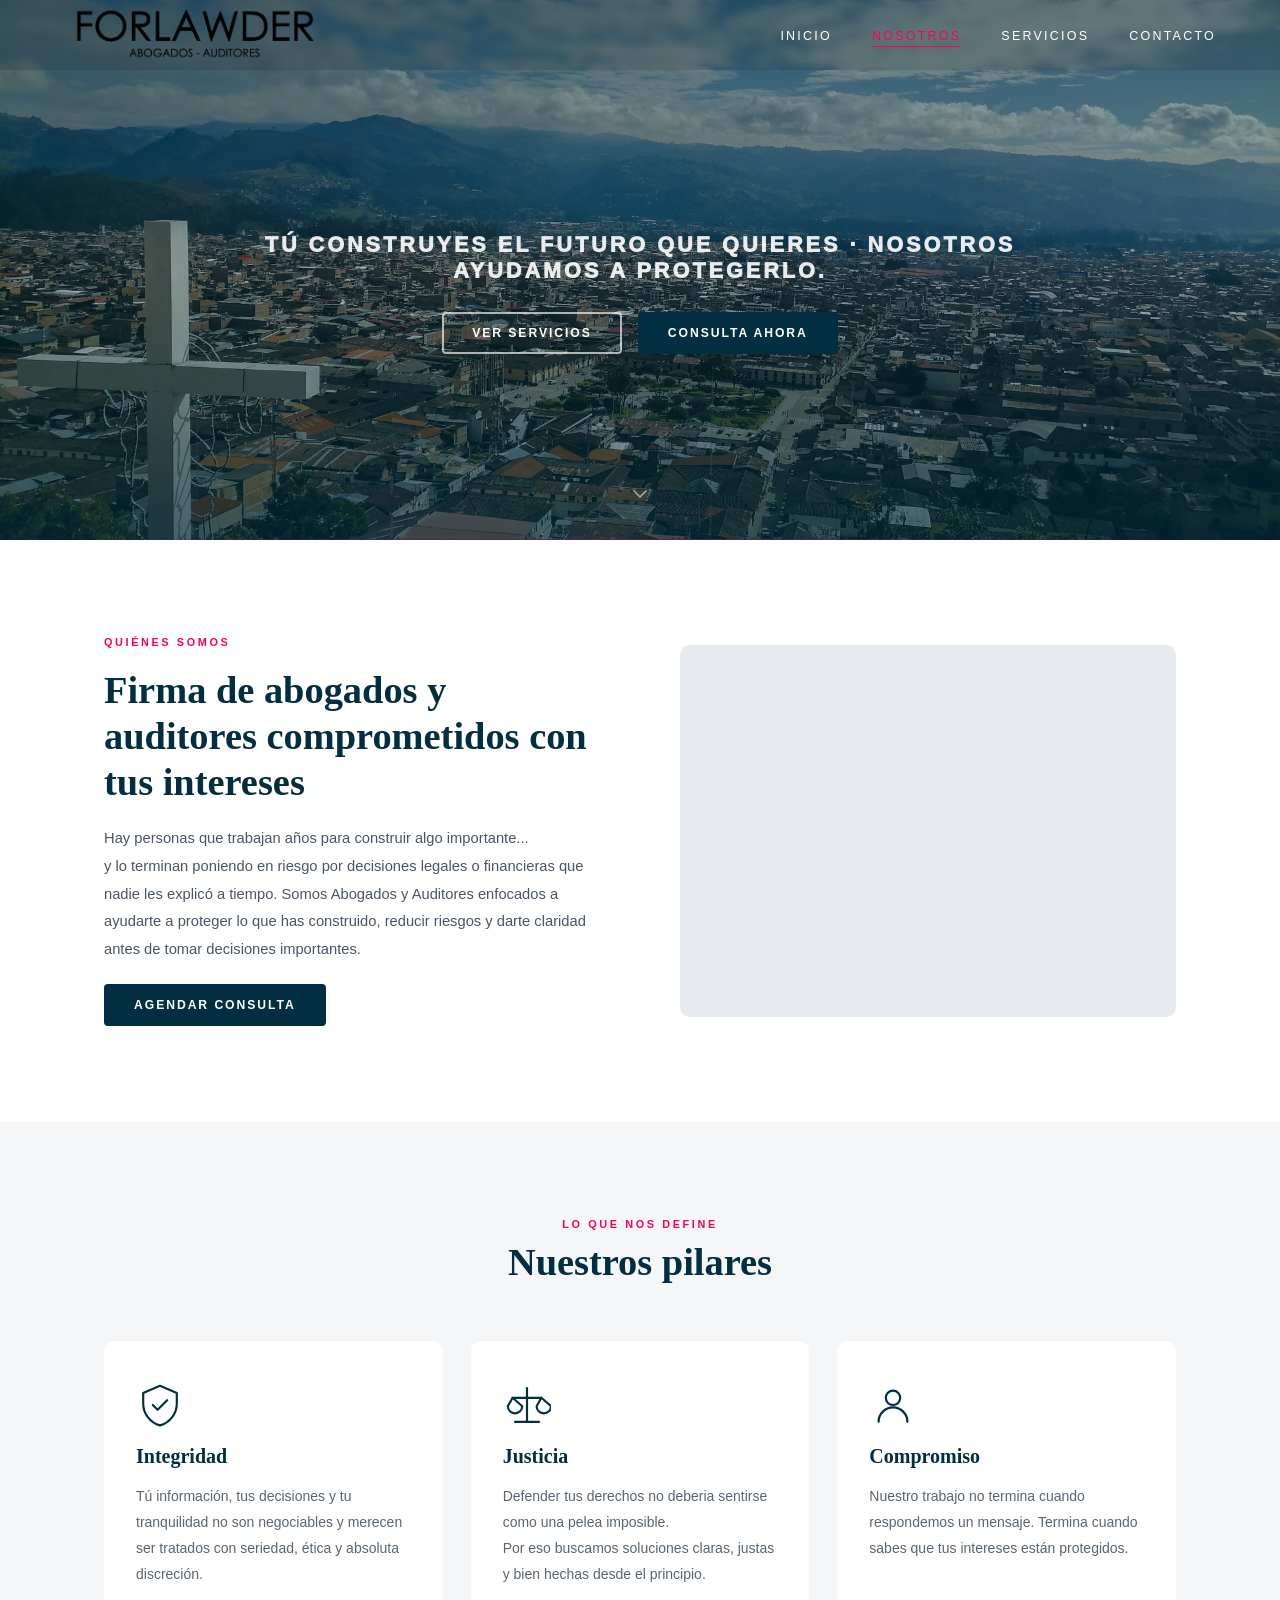
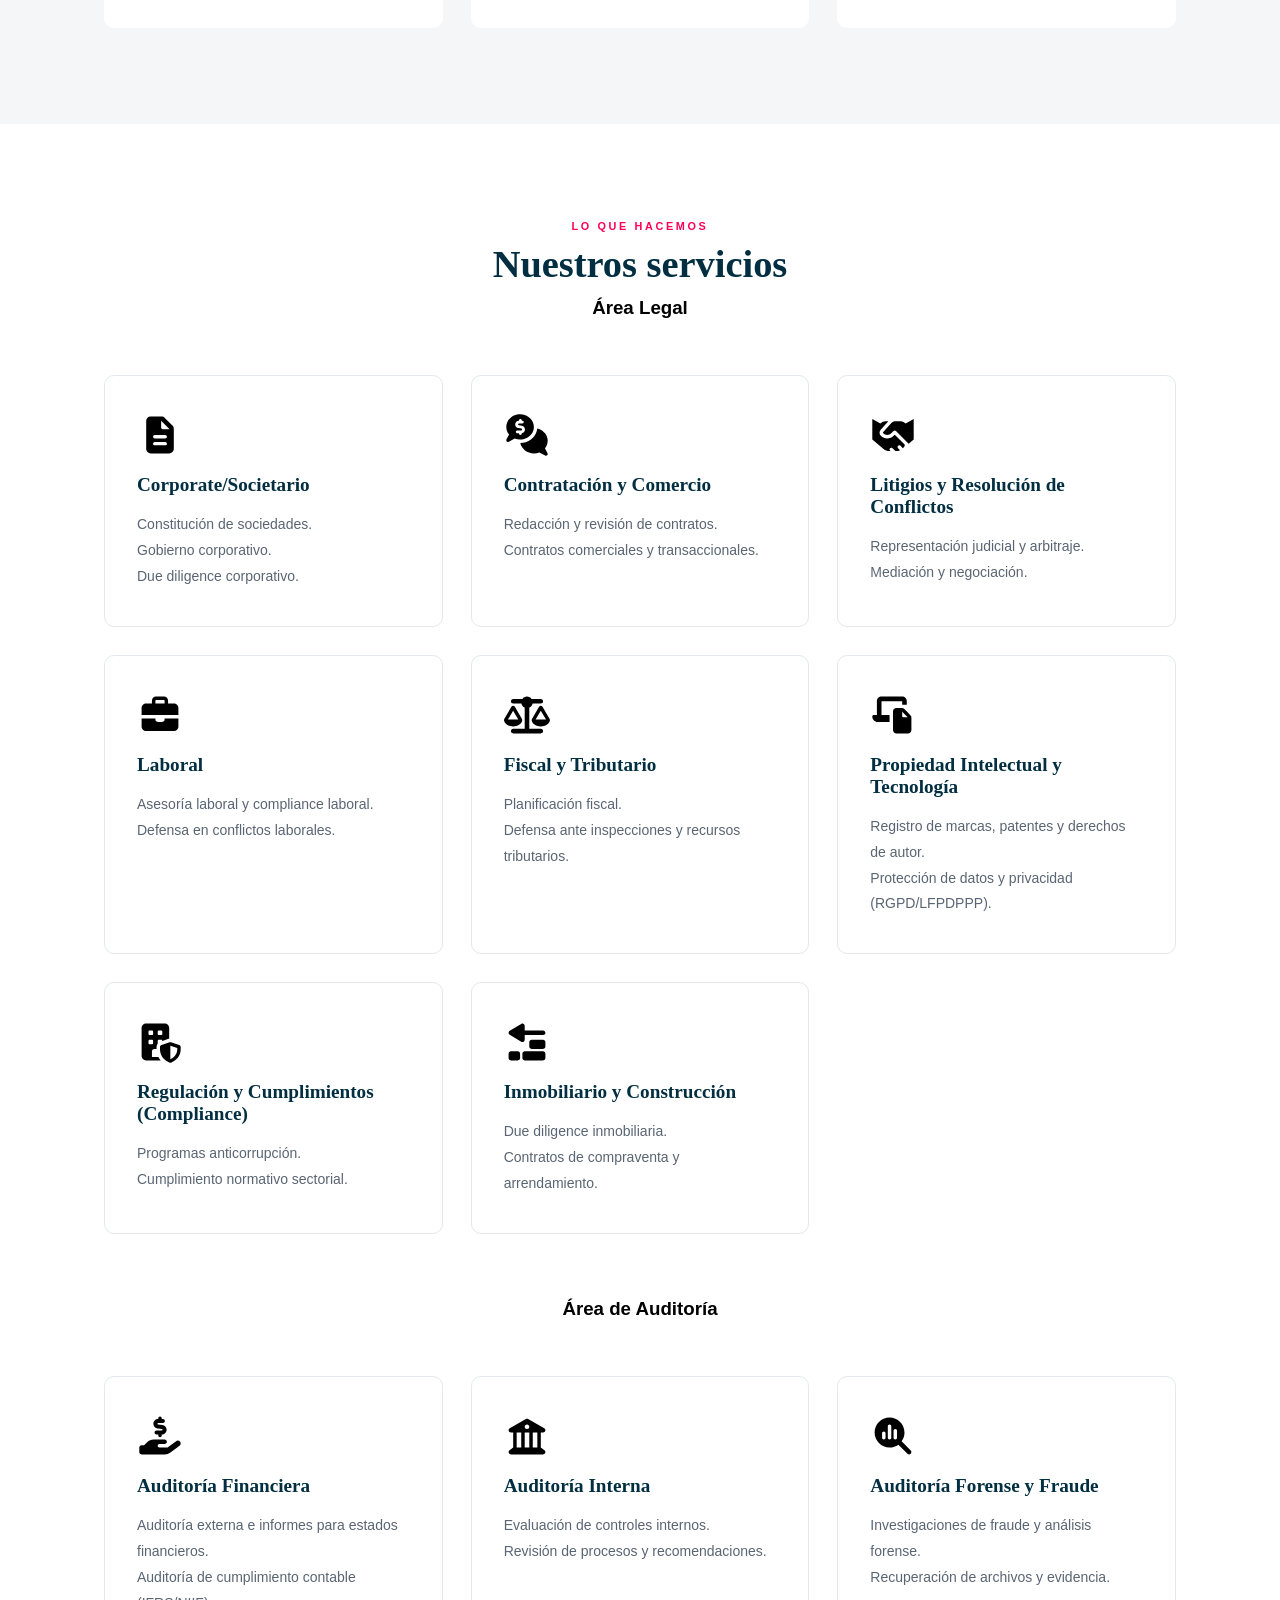
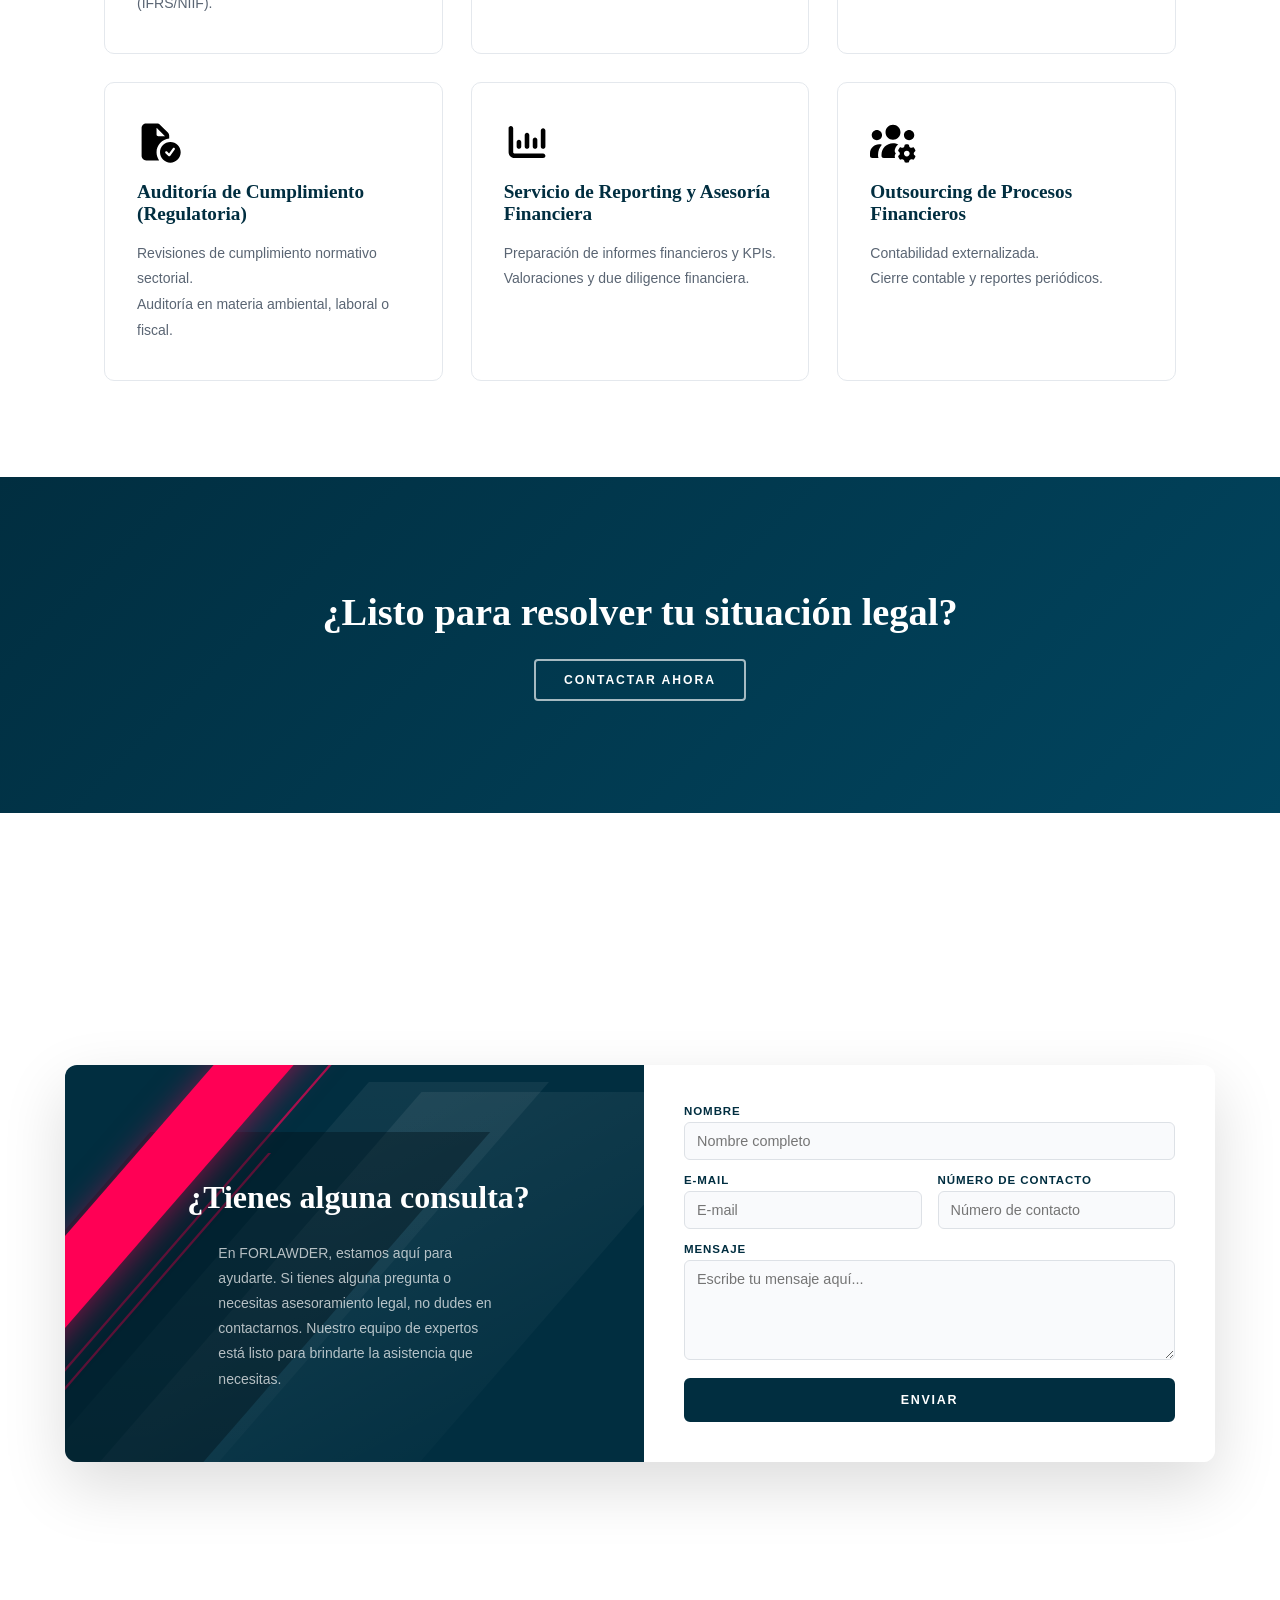
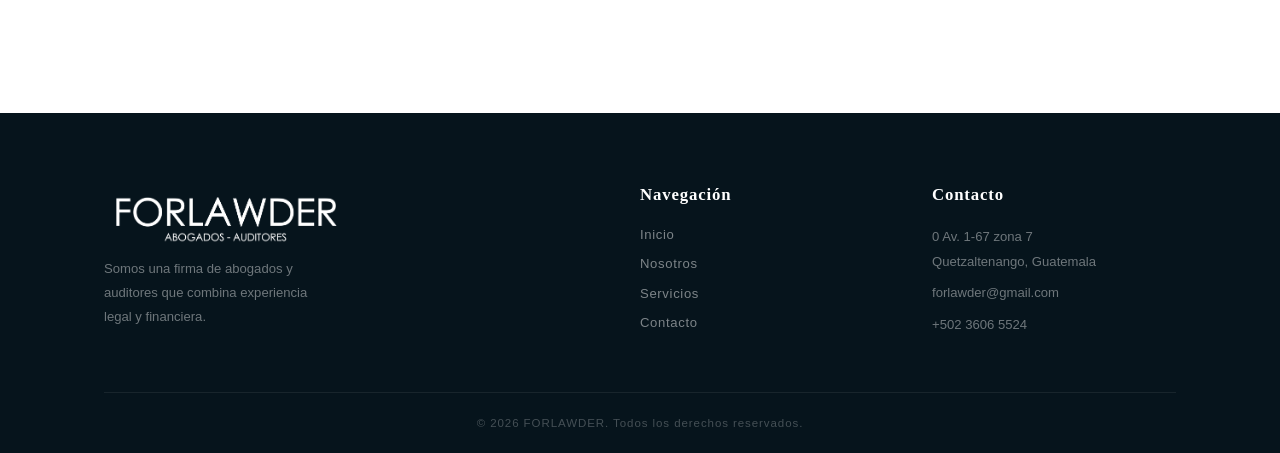
==== commit 381e6e04: "cambios carrete, imagenes" ====
--- a/index.html
+++ b/index.html
@@ -1,624 +1,583 @@
-<!DOCTYPE html>
-<html lang="es">
-
-<head>
-    <meta charset="UTF-8">
-    <meta name="viewport" content="width=device-width, initial-scale=1.0">
-    <meta name="description" content="FORLAWDER — Servicios legales especializados.">
-    <meta http-equiv="Content-Security-Policy"
-        content="default-src 'self'; script-src 'self'; style-src 'self' 'unsafe-inline' https://fonts.googleapis.com; font-src 'self' https://fonts.gstatic.com; img-src 'self'; connect-src 'self'; object-src 'none'; base-uri 'self'; form-action 'self';">
-    <link rel="preload" as="image" href="resources/images/fondo-prueba.jpg">
-    <title>FORLAWDER</title>
-    <link rel="stylesheet" href="resources/css/style.min.css">
-    <link rel="preconnect" href="https://fonts.googleapis.com">
-    <link rel="preconnect" href="https://fonts.gstatic.com" crossorigin>
-    <link
-        href="https://fonts.googleapis.com/css2?family=Cormorant+Garamond:wght@300;400;600&family=Montserrat:wght@300;400;500&family=Raleway:wght@300;400&display=swap"
-        rel="stylesheet">
-</head>
-
-<body>
-    <header>
-        <nav class="navbar">
-            <div class="logo-container">
-                <img src="resources/images/LOGO  blanco letra.png" alt="FORLAWDER" class="logo-img logo-img--claro">
-                <img src="resources/images/FORLAWDER LOGO.png" alt="FORLAWDER" class="logo-img logo-img--oscuro">
-            </div>
-
-            <button class="navbar__toggle" aria-label="Abrir menú" aria-expanded="false">
-                <span></span>
-                <span></span>
-                <span></span>
-            </button>
-
-            <ul class="navbar__links">
-                <li><a href="#Inicio">Inicio</a></li>
-                <li><a href="#Nosotros">Nosotros</a></li>
-                <li class="navbar__dropdown">
-                    <a href="#Servicios">Servicios</a>
-                    <ul class="navbar__submenu">
-                        <li><a href="#Servicios_legal">Legal</a></li>
-                        <li><a href="#Servicios_auditoria">Auditoría</a></li>
-                    </ul>
-                </li>
-                <li><a href="#Contacto">Contacto</a></li>
-            </ul>
-        </nav>
-    </header>
-
-    <main>
-
-        <section id="Inicio" class="section-offset hero">
-            <div class="hero__fondo-wrap">
-                <img
-                    src="resources/images/fondo-prueba.jpg"
-                    class="hero__fondo"
-                    loading="eager"
-                    decoding="async"
-                    fetchpriority="high"
-                    alt=""
-                    aria-hidden="true">
-            </div>
-            <div class="hero__contenido">
-                    <p class="hero__tagline">Tú construyes el futuro que quieres &middot; Nosotros ayudamos a protegerlo.
-                    </p>
-                <div class="hero__acciones">
-                    <a href="#Servicios" class="btn btn--outline-blanco">Ver servicios</a>
-                    <a href="#Contacto" class="btn btn--primary">Consulta ahora</a>
-                </div>
-            </div>
-            <a href="#Nosotros" class="hero__scroll" aria-label="Continuar leyendo">
-                <svg width="22" height="22" viewBox="0 0 22 22" fill="none" aria-hidden="true">
-                    <path d="M5 9l6 6 6-6" stroke="currentColor" stroke-width="1.6" stroke-linecap="round"
-                        stroke-linejoin="round" />
-                </svg>
-            </a>
-                </section>
-
-                <section id="Nosotros" class="section-offset seccion-intro">
-            <div class="contenedor">
-                <div class="intro__grid">
-
-                    <div class="intro__texto" data-reveal="left">
-                        <span class="etiqueta-seccion">Quiénes somos</span>
-                        <h2 class="titulo-seccion">
-                            Firma de abogados y auditores comprometidos con tus intereses
-                        </h2>
-                        <p>
-                            Hay personas que trabajan años para construir algo importante... <br>
-                            y lo terminan poniendo en riesgo por decisiones legales o financieras que nadie les
-                            explicó a tiempo.
-                            Somos Abogados y Auditores enfocados a ayudarte a proteger lo que has construido, reducir
-                            riesgos
-                            y darte claridad antes de tomar decisiones importantes.
-                        </p>
-                        <a href="#Contacto" class="btn btn--primary intro__btn">Agendar consulta</a>
-                    </div>
-
-                    <div class="intro__visual" data-reveal="right">
-
-                        <div class="visual-placeholder">
-                            <img
-                                src="resources/images/forlawder-office.jpeg"
-                                alt="Oficinas FORLAWDER"
-                                loading="lazy"
-                                decoding="async"
-                                width="800" height="534"
-                                class="visual-placeholder__img responsive-img">
-                        </div>
-                    </div>
-
-                </div>
-            </div>
-        </section>
-
-
-        <section class="seccion-pilares">
-            <div class="contenedor">
-
-                <div class="seccion-encabezado" data-reveal>
-                    <span class="etiqueta-seccion">Lo que nos define</span>
-                    <h2 class="titulo-seccion">Nuestros pilares</h2>
-                </div>
-
-                <div class="pilares__grid">
-
-                    <div class="pilar" data-reveal data-delay="1">
-                        <div class="pilar__icono" aria-hidden="true">
-                            <svg viewBox="0 0 40 40" fill="none" xmlns="http://www.w3.org/2000/svg">
-                                <path d="M20 4L6 10v9c0 8.284 5.952 16.039 14 18 8.048-1.961 14-9.716 14-18v-9L20 4z"
-                                    stroke="currentColor" stroke-width="1.8" stroke-linejoin="round" />
-                                <path d="M14 20l4 4 8-8" stroke="currentColor" stroke-width="1.8" stroke-linecap="round"
-                                    stroke-linejoin="round" />
-                            </svg>
-                        </div>
-                        <h3>Integridad</h3>
-                        <p>
-                            Tú información, tus decisiones y tu tranquilidad no son negociables y merecen ser tratados
-                            con seriedad,
-                            ética y absoluta discreción.
-                        </p>
-                    </div>
-
-                    <div class="pilar" data-reveal data-delay="2">
-                        <div class="pilar__icono" aria-hidden="true">
-                            <svg viewBox="0 0 40 40" fill="none" xmlns="http://www.w3.org/2000/svg">
-                                <line x1="20" y1="6" x2="20" y2="34" stroke="currentColor" stroke-width="1.8"
-                                    stroke-linecap="round" />
-                                <line x1="10" y1="34" x2="30" y2="34" stroke="currentColor" stroke-width="1.8"
-                                    stroke-linecap="round" />
-                                <line x1="8" y1="14" x2="32" y2="14" stroke="currentColor" stroke-width="1.8"
-                                    stroke-linecap="round" />
-                                <path d="M8 14l-4 7a6 6 0 0012 0z" stroke="currentColor" stroke-width="1.8"
-                                    stroke-linejoin="round" />
-                                <path d="M32 14l-4 7a6 6 0 0012 0z" stroke="currentColor" stroke-width="1.8"
-                                    stroke-linejoin="round" />
-                            </svg>
-                        </div>
-                        <h3>Justicia</h3>
-                        <p>
-                            Defender tus derechos no deberia sentirse como una pelea imposible. <br>
-                            Por eso buscamos soluciones claras, justas y bien hechas desde el principio.
-                        </p>
-                    </div>
-
-                    <div class="pilar" data-reveal data-delay="3">
-                        <div class="pilar__icono" aria-hidden="true">
-                            <svg viewBox="0 0 40 40" fill="none" xmlns="http://www.w3.org/2000/svg">
-                                <circle cx="20" cy="14" r="6" stroke="currentColor" stroke-width="1.8" />
-                                <path d="M8 34c0-6.627 5.373-12 12-12s12 5.373 12 12" stroke="currentColor"
-                                    stroke-width="1.8" stroke-linecap="round" />
-                            </svg>
-                        </div>
-                        <h3>Compromiso</h3>
-                        <p>
-                            Nuestro trabajo no termina cuando respondemos un mensaje.
-                            Termina cuando sabes que tus intereses están protegidos.
-                        </p>
-                    </div>
-
-                </div>
-            </div>
-        </section>
-
-
-        <section id="Servicios" class="section-offset seccion-servicios">
-            <div class="contenedor">
-
-                <div class="seccion-encabezado" data-reveal>
-                    <span class="etiqueta-seccion">Lo que hacemos</span>
-                    <h2 class="titulo-seccion">Nuestros servicios</h2>
-                    <h3 id="Servicios_legal" class="titulo-seccion__subtitulo">Área Legal</h3>
-                </div>
-
-
-                <div class="servicios__grid">
-
-                    <article class="tarjeta-servicio" data-reveal data-delay="1">
-                        <div class="tarjeta-servicio__icono" aria-hidden="true">
-                            <svg xmlns="http://www.w3.org/2000/svg" viewBox="0 0 640 640">
-                                <!--!Font Awesome Free v7.2.0 by @fontawesome - https://fontawesome.com License - https://fontawesome.com/license/free Copyright 2026 Fonticons, Inc. -->
-                                <path
-                                    d="M128 128C128 92.7 156.7 64 192 64L341.5 64C358.5 64 374.8 70.7 386.8 82.7L493.3 189.3C505.3 201.3 512 217.6 512 234.6L512 512C512 547.3 483.3 576 448 576L192 576C156.7 576 128 547.3 128 512L128 128zM336 122.5L336 216C336 229.3 346.7 240 360 240L453.5 240L336 122.5zM248 320C234.7 320 224 330.7 224 344C224 357.3 234.7 368 248 368L392 368C405.3 368 416 357.3 416 344C416 330.7 405.3 320 392 320L248 320zM248 416C234.7 416 224 426.7 224 440C224 453.3 234.7 464 248 464L392 464C405.3 464 416 453.3 416 440C416 426.7 405.3 416 392 416L248 416z" />
-                            </svg>
-                        </div>
-                        <h3>Corporate/Societario</h3>
-                        <p>
-                            Constitución de sociedades. <br>
-                            Gobierno corporativo. <br>
-                            Due diligence corporativo. <br>
-                        </p>
-                    </article>
-
-                    <article class="tarjeta-servicio" data-reveal data-delay="2">
-                        <div class="tarjeta-servicio__icono" aria-hidden="true">
-                            <svg xmlns="http://www.w3.org/2000/svg" viewBox="0 0 640 640">
-                                <!--!Font Awesome Free v7.2.0 by @fontawesome - https://fontawesome.com License - https://fontawesome.com/license/free Copyright 2026 Fonticons, Inc. -->
-                                <path
-                                    d="M224 384C330 384 416 305.2 416 208C416 110.8 330 32 224 32C118 32 32 110.8 32 208C32 247.6 46.3 284.2 70.4 313.6L34.8 380.8C29.9 390.1 31.6 401.5 39 409C46.4 416.5 57.9 418.2 67.2 413.2L148.8 370C171.9 379 197.3 384 224 384zM227.2 432C243.6 513.9 321.9 576 416 576C442.7 576 468.1 571 491.2 562L572.8 605.2C582.1 610.1 593.5 608.4 601 601C608.5 593.6 610.2 582.1 605.2 572.8L569.6 505.6C593.7 476.2 608 439.6 608 400C608 317.6 546.3 248.5 463 229.3C451.5 345.1 347.2 430.5 227.2 432zM228 96C239 96 248 105 248 116L248 120L256 120C267 120 276 129 276 140C276 151 267 160 256 160L208.5 160C201.6 160 196 165.6 196 172.5C196 178.6 200.4 183.8 206.4 184.8L248.1 191.8C273.4 196 292 217.9 292 243.6C292 269.7 273 291.3 248 295.4L248 300.1C248 311.1 239 320.1 228 320.1C217 320.1 208 311.1 208 300.1L208 296.1L184 296.1C173 296.1 164 287.1 164 276.1C164 265.1 173 256.1 184 256.1L239.5 256.1C246.4 256.1 252 250.5 252 243.6C252 237.5 247.6 232.3 241.6 231.3L199.9 224.3C174.6 220.1 156 198.2 156 172.5C156 143.7 179.2 120.3 208 120L208 116C208 105 217 96 228 96z" />
-                            </svg>
-
-                        </div>
-                        <h3>Contratación y Comercio</h3>
-                        <p>
-                            Redacción y revisión de contratos. <br>
-                            Contratos comerciales y transaccionales. <br>
-                        </p>
-                    </article>
-
-                    <article class="tarjeta-servicio" data-reveal data-delay="2">
-                        <div class="tarjeta-servicio__icono" aria-hidden="true">
-                            <svg xmlns="http://www.w3.org/2000/svg" viewBox="0 0 640 640">
-                                <!--!Font Awesome Free v7.2.0 by @fontawesome - https://fontawesome.com License - https://fontawesome.com/license/free Copyright 2026 Fonticons, Inc. -->
-                                <path
-                                    d="M300.9 149.2L184.3 278.8C179.7 283.9 179.9 291.8 184.8 296.7C215.3 327.2 264.8 327.2 295.3 296.7L327.1 264.9C331.3 260.7 336.6 258.4 342 258C348.8 257.4 355.8 259.7 361 264.9L537.6 440L608 384L608 96L496 160L472.2 144.1C456.4 133.6 437.9 128 418.9 128L348.5 128C347.4 128 346.2 128 345.1 128.1C328.2 129 312.3 136.6 300.9 149.2zM148.6 246.7L255.4 128L215.8 128C190.3 128 165.9 138.1 147.9 156.1L144 160L32 96L32 384L188.4 514.3C211.4 533.5 240.4 544 270.3 544L286 544L279 537C269.6 527.6 269.6 512.4 279 503.1C288.4 493.8 303.6 493.7 312.9 503.1L353.9 544.1L362.9 544.1C382 544.1 400.7 539.8 417.7 531.8L391 505C381.6 495.6 381.6 480.4 391 471.1C400.4 461.8 415.6 461.7 424.9 471.1L456.9 503.1L474.4 485.6C483.3 476.7 485.9 463.8 482 452.5L344.1 315.7L329.2 330.6C279.9 379.9 200.1 379.9 150.8 330.6C127.8 307.6 126.9 270.7 148.6 246.6z" />
-                            </svg>
-                        </div>
-                        <h3>Litigios y Resolución de Conflictos</h3>
-                        <p>
-                            Representación judicial y arbitraje. <br>
-                            Mediación y negociación. <br>
-                        </p>
-                    </article>
-
-                    <article class="tarjeta-servicio" data-reveal data-delay="2">
-                        <div class="tarjeta-servicio__icono" aria-hidden="true">
-                            <svg xmlns="http://www.w3.org/2000/svg" viewBox="0 0 640 640">
-                                <!--!Font Awesome Free v7.2.0 by fontawesome - https://fontawesome.com License - https://fontawesome.com/license/free Copyright 2026 Fonticons, Inc. -->
-                                <path
-                                    d="M264 112L376 112C380.4 112 384 115.6 384 120L384 160L256 160L256 120C256 115.6 259.6 112 264 112zM208 120L208 160L128 160C92.7 160 64 188.7 64 224L64 320L576 320L576 224C576 188.7 547.3 160 512 160L432 160L432 120C432 89.1 406.9 64 376 64L264 64C233.1 64 208 89.1 208 120zM576 368L384 368L384 384C384 401.7 369.7 416 352 416L288 416C270.3 416 256 401.7 256 384L256 368L64 368L64 480C64 515.3 92.7 544 128 544L512 544C547.3 544 576 515.3 576 480L576 368z" />
-                            </svg>
-
-                        </div>
-                        <h3>Laboral</h3>
-                        <p>
-                            Asesoría laboral y compliance laboral. <br>
-                            Defensa en conflictos laborales. <br>
-                        </p>
-                    </article>
-
-                    <article class="tarjeta-servicio" data-reveal data-delay="2">
-                        <div class="tarjeta-servicio__icono" aria-hidden="true">
-                            <svg xmlns="http://www.w3.org/2000/svg" viewBox="0 0 640 640">
-                                <!--!Font Awesome Free v7.2.0 by @fontawesome - https://fontawesome.com License - https://fontawesome.com/license/free Copyright 2026 Fonticons, Inc. -->
-                                <path
-                                    d="M384 96L512 96C529.7 96 544 110.3 544 128C544 145.7 529.7 160 512 160L398.4 160C393.2 185.8 375.5 207.1 352 217.3L352 512L512 512C529.7 512 544 526.3 544 544C544 561.7 529.7 576 512 576L128 576C110.3 576 96 561.7 96 544C96 526.3 110.3 512 128 512L288 512L288 217.3C264.5 207 246.8 185.7 241.6 160L128 160C110.3 160 96 145.7 96 128C96 110.3 110.3 96 128 96L256 96C270.6 76.6 293.8 64 320 64C346.2 64 369.4 76.6 384 96zM439.6 384L584.4 384L512 259.8L439.6 384zM512 480C449.1 480 396.8 446 386 401.1C383.4 390.1 387 378.8 392.7 369L487.9 205.8C492.9 197.2 502.1 192 512 192C521.9 192 531.1 197.3 536.1 205.8L631.3 369C637 378.8 640.6 390.1 638 401.1C627.2 445.9 574.9 480 512 480zM126.8 259.8L54.4 384L199.3 384L126.8 259.8zM.9 401.1C-1.7 390.1 1.9 378.8 7.6 369L102.8 205.8C107.8 197.2 117 192 126.9 192C136.8 192 146 197.3 151 205.8L246.2 369C251.9 378.8 255.5 390.1 252.9 401.1C242.1 445.9 189.8 480 126.9 480C64 480 11.7 446 .9 401.1z" />
-                            </svg>
-                        </div>
-                        <h3>Fiscal y Tributario</h3>
-                        <p>
-                            Planificación fiscal. <br>
-                            Defensa ante inspecciones y recursos tributarios. <br>
-                        </p>
-                    </article>
-
-                    <article class="tarjeta-servicio" data-reveal data-delay="2">
-                        <div class="tarjeta-servicio__icono" aria-hidden="true">
-                            <svg xmlns="http://www.w3.org/2000/svg" viewBox="0 0 640 640">
-                                <!--!Font Awesome Pro v7.2.0 by @fontawesome - https://fontawesome.com License - https://fontawesome.com/license (Commercial License) Copyright 2026 Fonticons, Inc. -->
-                                <path
-                                    d="M96 128C96 92.7 124.7 64 160 64L448 64C483.3 64 512 92.7 512 128L512 176L448 176L448 128L160 128L160 320L272 320L272 416L108.8 416C66.4 416 32 381.6 32 339.2C32 328.6 40.6 320 51.2 320L96 320L96 128zM561.9 321.9C570.9 330.9 576 343.1 576 355.8L576 528C576 554.5 554.5 576 528 576L368 576C341.5 576 320 554.5 320 528L320 272C320 245.5 341.5 224 368 224L444.1 224C456.8 224 469 229.1 478 238.1C498 258.1 525.9 286 561.9 322zM448 336C448 344.8 455.2 352 464 352L524.1 352L448 275.9L448 336z" />
-                            </svg>
-
-                        </div>
-                        <h3>Propiedad Intelectual y Tecnología</h3>
-                        <p>
-                            Registro de marcas, patentes y derechos de autor. <br>
-                            Protección de datos y privacidad (RGPD/LFPDPPP). <br>
-                        </p>
-                    </article>
-
-                    <article class="tarjeta-servicio" data-reveal data-delay="2">
-                        <div class="tarjeta-servicio__icono" aria-hidden="true">
-                            <svg xmlns="http://www.w3.org/2000/svg" viewBox="0 0 640 640">
-                                <!--!Font Awesome Free v7.2.0 by @fontawesome - https://fontawesome.com License - https://fontawesome.com/license/free Copyright 2026 Fonticons, Inc. -->
-                                <path
-                                    d="M128 64C92.7 64 64 92.7 64 128L64 512C64 547.3 92.7 576 128 576L329.2 576C316.7 561.3 306 545.2 297.4 528L207.9 528L207.9 448C207.9 430.3 222.2 416 239.9 416L271.9 416L271.9 389.3C271.9 371.2 278 354.1 288.5 340.5C288.1 339.1 287.9 337.6 287.9 336L287.9 304C287.9 295.2 295.1 288 303.9 288L335.9 288C344.7 288 351.9 295.2 351.9 304L351.9 305L438.6 276.1C441.7 275.1 444.8 274.3 447.9 273.6L448 128C448 92.7 419.3 64 384 64L128 64zM160 176C160 167.2 167.2 160 176 160L208 160C216.8 160 224 167.2 224 176L224 208C224 216.8 216.8 224 208 224L176 224C167.2 224 160 216.8 160 208L160 176zM304 160L336 160C344.8 160 352 167.2 352 176L352 208C352 216.8 344.8 224 336 224L304 224C295.2 224 288 216.8 288 208L288 176C288 167.2 295.2 160 304 160zM160 304C160 295.2 167.2 288 176 288L208 288C216.8 288 224 295.2 224 304L224 336C224 344.8 216.8 352 208 352L176 352C167.2 352 160 344.8 160 336L160 304zM477.3 552.5L464 558.8L464 370.7L560 402.7L560 422.3C560 478.1 527.8 528.8 477.3 552.6zM453.9 323.5L341.9 360.8C328.8 365.2 320 377.4 320 391.2L320 422.3C320 496.7 363 564.4 430.2 596L448.7 604.7C453.5 606.9 458.7 608.1 463.9 608.1C469.1 608.1 474.4 606.9 479.1 604.7L497.6 596C565 564.3 608 496.6 608 422.2L608 391.1C608 377.3 599.2 365.1 586.1 360.7L474.1 323.4C467.5 321.2 460.4 321.2 453.9 323.4z" />
-                            </svg>
-                        </div>
-                        <h3>Regulación y Cumplimientos (Compliance)</h3>
-                        <p>
-                            Programas anticorrupción. <br>
-                            Cumplimiento normativo sectorial. <br>
-                        </p>
-                    </article>
-
-                    <article class="tarjeta-servicio" data-reveal data-delay="2">
-                        <div class="tarjeta-servicio__icono" aria-hidden="true">
-                            <svg xmlns="http://www.w3.org/2000/svg" viewBox="0 0 640 640">
-                                <!--!Font Awesome Free v7.2.0 by @fontawesome - https://fontawesome.com License - https://fontawesome.com/license/free Copyright 2026 Fonticons, Inc. -->
-                                <path
-                                    d="M288 96C288 84.5 281.8 73.8 271.8 68.2C261.8 62.6 249.5 62.7 239.6 68.6L79.6 164.6C69.9 170.3 64 180.8 64 192C64 203.2 69.9 213.7 79.5 219.4L239.5 315.4C249.4 321.3 261.7 321.5 271.7 315.8C281.7 310.1 288 299.5 288 288L288 224L544 224C561.7 224 576 209.7 576 192C576 174.3 561.7 160 544 160L288 160L288 96zM384 288C366.3 288 352 302.3 352 320L352 384C352 401.7 366.3 416 384 416L544 416C561.7 416 576 401.7 576 384L576 320C576 302.3 561.7 288 544 288L384 288zM64 480L64 544C64 561.7 78.3 576 96 576L192 576C209.7 576 224 561.7 224 544L224 480C224 462.3 209.7 448 192 448L96 448C78.3 448 64 462.3 64 480zM288 448C270.3 448 256 462.3 256 480L256 544C256 561.7 270.3 576 288 576L544 576C561.7 576 576 561.7 576 544L576 480C576 462.3 561.7 448 544 448L288 448z" />
-                            </svg>
-                        </div>
-                        <h3>Inmobiliario y Construcción</h3>
-                        <p>
-                            Due diligence inmobiliaria. <br>
-                            Contratos de compraventa y arrendamiento. <br>
-                        </p>
-                    </article>
-
-
-
-                </div>
-            </div>
-
-
-
-            <div class="contenedor" style="margin-top: 4rem;">
-                <div class="seccion-encabezado" data-reveal>
-                    <h3 id="Servicios_auditoria" class="titulo-seccion__subtitulo">Área de Auditoría</h3>
-                </div>
-                <div class="servicios__grid">
-
-                    <article class="tarjeta-servicio" data-reveal data-delay="2">
-                        <div class="tarjeta-servicio__icono" aria-hidden="true">
-                            <svg xmlns="http://www.w3.org/2000/svg" viewBox="0 0 640 640">
-                                <!--!Font Awesome Free v7.2.0 by @fontawesome - https://fontawesome.com License - https://fontawesome.com/license/free Copyright 2026 Fonticons, Inc. -->
-                                <path
-                                    d="M320 48C306.7 48 296 58.7 296 72L296 84L294.2 84C257.6 84 228 113.7 228 150.2C228 183.6 252.9 211.8 286 215.9L347 223.5C352.1 224.1 356 228.5 356 233.7C356 239.4 351.4 243.9 345.8 243.9L272 244C256.5 244 244 256.5 244 272C244 287.5 256.5 300 272 300L296 300L296 312C296 325.3 306.7 336 320 336C333.3 336 344 325.3 344 312L344 300L345.8 300C382.4 300 412 270.3 412 233.8C412 200.4 387.1 172.2 354 168.1L293 160.5C287.9 159.9 284 155.5 284 150.3C284 144.6 288.6 140.1 294.2 140.1L360 140C375.5 140 388 127.5 388 112C388 96.5 375.5 84 360 84L344 84L344 72C344 58.7 333.3 48 320 48zM141.3 405.5L98.7 448L64 448C46.3 448 32 462.3 32 480L32 544C32 561.7 46.3 576 64 576L384.5 576C413.5 576 441.8 566.7 465.2 549.5L591.8 456.2C609.6 443.1 613.4 418.1 600.3 400.3C587.2 382.5 562.2 378.7 544.4 391.8L424.6 480L312 480C298.7 480 288 469.3 288 456C288 442.7 298.7 432 312 432L384 432C401.7 432 416 417.7 416 400C416 382.3 401.7 368 384 368L231.8 368C197.9 368 165.3 381.5 141.3 405.5z" />
-                            </svg>
-                        </div>
-                        <h3>Auditoría Financiera</h3>
-                        <p>
-                            Auditoría externa e informes para estados financieros. <br>
-                            Auditoría de cumplimiento contable (IFRS/NIIF). <br>
-                        </p>
-                    </article>
-
-                    <article class="tarjeta-servicio" data-reveal data-delay="2">
-                        <div class="tarjeta-servicio__icono" aria-hidden="true">
-                            <svg xmlns="http://www.w3.org/2000/svg" viewBox="0 0 640 640">
-                                <!--!Font Awesome Free v7.2.0 by @fontawesome - https://fontawesome.com License - https://fontawesome.com/license/free Copyright 2026 Fonticons, Inc. -->
-                                <path
-                                    d="M335.9 84.2C326.1 78.6 314 78.6 304.1 84.2L80.1 212.2C67.5 219.4 61.3 234.2 65 248.2C68.7 262.2 81.5 272 96 272L128 272L128 480L128 480L76.8 518.4C68.7 524.4 64 533.9 64 544C64 561.7 78.3 576 96 576L544 576C561.7 576 576 561.7 576 544C576 533.9 571.3 524.4 563.2 518.4L512 480L512 272L544 272C558.5 272 571.2 262.2 574.9 248.2C578.6 234.2 572.4 219.4 559.8 212.2L335.8 84.2zM464 272L464 480L400 480L400 272L464 272zM352 272L352 480L288 480L288 272L352 272zM240 272L240 480L176 480L176 272L240 272zM320 160C337.7 160 352 174.3 352 192C352 209.7 337.7 224 320 224C302.3 224 288 209.7 288 192C288 174.3 302.3 160 320 160z" />
-                            </svg>
-                        </div>
-                        <h3>Auditoría Interna</h3>
-                        <p>
-                            Evaluación de controles internos. <br>
-                            Revisión de procesos y recomendaciones. <br>
-                        </p>
-                    </article>
-
-                    <article class="tarjeta-servicio" data-reveal data-delay="2">
-                        <div class="tarjeta-servicio__icono" aria-hidden="true">
-                            <svg xmlns="http://www.w3.org/2000/svg" viewBox="0 0 640 640">
-                                <!--!Font Awesome Pro v7.2.0 by @fontawesome - https://fontawesome.com License - https://fontawesome.com/license (Commercial License) Copyright 2026 Fonticons, Inc. -->
-                                <path
-                                    d="M480 272C480 317.9 465.1 360.3 440 394.7L566.6 521.4C579.1 533.9 579.1 554.2 566.6 566.7C554.1 579.2 533.8 579.2 521.3 566.7L394.7 440C360.3 465.1 317.9 480 272 480C157.1 480 64 386.9 64 272C64 157.1 157.1 64 272 64C386.9 64 480 157.1 480 272zM168 280L168 344C168 357.3 178.7 368 192 368C205.3 368 216 357.3 216 344L216 280C216 266.7 205.3 256 192 256C178.7 256 168 266.7 168 280zM248 184L248 344C248 357.3 258.7 368 272 368C285.3 368 296 357.3 296 344L296 184C296 170.7 285.3 160 272 160C258.7 160 248 170.7 248 184zM328 248L328 344C328 357.3 338.7 368 352 368C365.3 368 376 357.3 376 344L376 248C376 234.7 365.3 224 352 224C338.7 224 328 234.7 328 248z" />
-                            </svg>
-                        </div>
-                        <h3>Auditoría Forense y Fraude</h3>
-                        <p>
-                            Investigaciones de fraude y análisis forense. <br>
-                            Recuperación de archivos y evidencia. <br>
-                        </p>
-                    </article>
-
-                    <article class="tarjeta-servicio" data-reveal data-delay="2">
-                        <div class="tarjeta-servicio__icono" aria-hidden="true">
-                            <svg xmlns="http://www.w3.org/2000/svg" viewBox="0 0 640 640">
-                                <!--!Font Awesome Free v7.2.0 by @fontawesome - https://fontawesome.com License - https://fontawesome.com/license/free Copyright 2026 Fonticons, Inc. -->
-                                <path
-                                    d="M128 64C92.7 64 64 92.7 64 128L64 512C64 547.3 92.7 576 128 576L308 576C285.3 544.5 272 505.8 272 464C272 363.4 349.4 280.8 448 272.7L448 234.6C448 217.6 441.3 201.3 429.3 189.3L322.7 82.7C310.7 70.7 294.5 64 277.5 64L128 64zM389.5 240L296 240C282.7 240 272 229.3 272 216L272 122.5L389.5 240zM608 464C608 384.5 543.5 320 464 320C384.5 320 320 384.5 320 464C320 543.5 384.5 608 464 608C543.5 608 608 543.5 608 464zM521.4 403.1C528.5 408.3 530.1 418.3 524.9 425.4L460.9 513.4C458.1 517.2 453.9 519.6 449.2 519.9C444.5 520.2 439.9 518.6 436.6 515.3L396.6 475.3C390.4 469.1 390.4 458.9 396.6 452.7C402.8 446.5 413 446.5 419.2 452.7L446 479.5L499 406.6C504.2 399.5 514.2 397.9 521.4 403.1z" />
-                            </svg>
-                        </div>
-                        <h3>Auditoría de Cumplimiento (Regulatoria)</h3>
-                        <p>
-                            Revisiones de cumplimiento normativo sectorial. <br>
-                            Auditoría en materia ambiental, laboral o fiscal. <br>
-                        </p>
-                    </article>
-                    <article class="tarjeta-servicio" data-reveal data-delay="2">
-                        <div class="tarjeta-servicio__icono" aria-hidden="true">
-                            <svg xmlns="http://www.w3.org/2000/svg" viewBox="0 0 640 640">
-                                <!--!Font Awesome Free v7.2.0 by @fontawesome - https://fontawesome.com License - https://fontawesome.com/license/free Copyright 2026 Fonticons, Inc. -->
-                                <path
-                                    d="M96 96C113.7 96 128 110.3 128 128L128 464C128 472.8 135.2 480 144 480L544 480C561.7 480 576 494.3 576 512C576 529.7 561.7 544 544 544L144 544C99.8 544 64 508.2 64 464L64 128C64 110.3 78.3 96 96 96zM208 288C225.7 288 240 302.3 240 320L240 384C240 401.7 225.7 416 208 416C190.3 416 176 401.7 176 384L176 320C176 302.3 190.3 288 208 288zM352 224L352 384C352 401.7 337.7 416 320 416C302.3 416 288 401.7 288 384L288 224C288 206.3 302.3 192 320 192C337.7 192 352 206.3 352 224zM432 256C449.7 256 464 270.3 464 288L464 384C464 401.7 449.7 416 432 416C414.3 416 400 401.7 400 384L400 288C400 270.3 414.3 256 432 256zM576 160L576 384C576 401.7 561.7 416 544 416C526.3 416 512 401.7 512 384L512 160C512 142.3 526.3 128 544 128C561.7 128 576 142.3 576 160z" />
-                            </svg>
-                        </div>
-                        <h3>Servicio de Reporting y Asesoría Financiera</h3>
-                        <p>
-                            Preparación de informes financieros y KPIs. <br>
-                            Valoraciones y due diligence financiera. <br>
-                        </p>
-                    </article>
-                    <article class="tarjeta-servicio" data-reveal data-delay="2">
-                        <div class="tarjeta-servicio__icono" aria-hidden="true">
-                            <svg xmlns="http://www.w3.org/2000/svg" viewBox="0 0 640 640">
-                                <!--!Font Awesome Free v7.2.0 by @fontawesome - https://fontawesome.com License - https://fontawesome.com/license/free Copyright 2026 Fonticons, Inc. -->
-                                <path
-                                    d="M320 288C377.4 288 424 241.4 424 184C424 126.6 377.4 80 320 80C262.6 80 216 126.6 216 184C216 241.4 262.6 288 320 288zM96 296C135.8 296 168 263.8 168 224C168 184.2 135.8 152 96 152C56.2 152 24 184.2 24 224C24 263.8 56.2 296 96 296zM0 480L0 512C0 529.7 14.3 544 32 544L118.7 544C114.4 534.2 112 523.4 112 512L112 496C112 442.8 132 394.2 164.9 357.4C153.2 353.9 140.8 352 128 352C57.3 352 0 409.3 0 480zM616 224C616 184.2 583.8 152 544 152C504.2 152 472 184.2 472 224C472 263.8 504.2 296 544 296C583.8 296 616 263.8 616 224zM160 496L160 512C160 529.7 174.3 544 192 544L348.8 544C341.7 522.4 342.5 499.6 359.5 480C345.5 463.8 339 440.3 348.1 416.7C354.7 399.6 364 383.6 375.5 369.4C380.9 362.8 387.1 357.7 393.8 354C371.7 342.5 346.6 336 320 336C231.6 336 160 407.6 160 496zM624.6 451.9C630.9 448.3 634.1 440.8 631.4 433.9C626.6 421.5 619.9 409.8 611.5 399.5C606.9 393.8 598.8 392.8 592.5 396.5C570.7 409.1 543.9 393.7 543.9 368.4C543.9 361.1 539 354.6 531.8 353.5C518.9 351.5 505 351.5 492.1 353.5C484.9 354.6 480 361.1 480 368.4C480 393.6 453.2 409.1 431.4 396.5C425.1 392.9 417 393.9 412.4 399.5C404 409.8 397.3 421.5 392.5 433.9C389.9 440.7 393 448.2 399.3 451.8C421.2 464.4 421.2 495.3 399.3 508C393 511.6 389.8 519.1 392.5 525.9C397.3 538.3 404 550 412.4 560.3C417 566 425.1 567 431.4 563.3C453.2 550.7 480 566.2 480 591.4C480 598.7 484.9 605.2 492.1 606.3C505 608.3 518.9 608.3 531.8 606.3C539 605.2 543.9 598.7 543.9 591.4C543.9 566.2 570.7 550.7 592.5 563.3C598.8 566.9 606.9 565.9 611.5 560.3C619.9 550 626.6 538.3 631.4 525.9C634 519.1 630.9 511.6 624.6 508C602.7 495.4 602.7 464.5 624.6 451.8zM472 480C472 457.9 489.9 440 512 440C534.1 440 552 457.9 552 480C552 502.1 534.1 520 512 520C489.9 520 472 502.1 472 480z" />
-                            </svg>
-                        </div>
-                        <h3>Outsourcing de Procesos Financieros</h3>
-                        <p>
-                            Contabilidad externalizada. <br>
-                            Cierre contable y reportes periódicos. <br>
-                        </p>
-                    </article>
-                </div>
-            </div>
-        </section>
-        <section class="seccion-carrete">
-            <div class="contenedor">
-                <div class="seccion-encabezado" data-reveal>
-                    <span class="etiqueta-seccion">Galería</span>
-                    <h2 class="titulo-seccion">Conoce sobre nosotros</h2>
-                </div>
-            </div>
-            <div class="carrete">
-                <button class="carrete__nav carrete__nav--prev" id="carretePrev" aria-label="Anterior">
-                    <svg width="18" height="18" viewBox="0 0 18 18" fill="none" aria-hidden="true">
-                        <path d="M11 4L6 9l5 5" stroke="currentColor" stroke-width="1.6" stroke-linecap="round"
-                            stroke-linejoin="round" />
-                    </svg>
-                </button>
-                <div class="carrete__pista" id="carretePista">
-                    <div class="carrete__item carrete__item--vacio" tabindex="0" role="button" aria-label="Ver perfil"
-                        data-lb-src="resources/images/example1.png" data-lb-etiqueta="Área de práctica"
-                        data-lb-titulo="Nombre del Miembro" data-lb-cargo="Cargo o Puesto"
-                        data-lb-texto="Lorem ipsum dolor sit amet, consectetur adipiscing elit. Sed do eiusmod tempor incididunt ut labore et dolore magna aliqua. Ut enim ad minim veniam, quis nostrud exercitation ullamco laboris nisi ut aliquip ex ea commodo consequat.">
-                        <span><img src="resources/images/example1.png" alt="Nombre del Miembro" loading="lazy"
-                                decoding="async"></span>
-                    </div>
-                    <div class="carrete__item carrete__item--vacio" tabindex="0" role="button" aria-label="Ver perfil"
-                        data-lb-src="resources/images/example2.png" data-lb-etiqueta="Área de práctica"
-                        data-lb-titulo="Nombre del Miembro" data-lb-cargo="Cargo o Puesto"
-                        data-lb-texto="Lorem ipsum dolor sit amet, consectetur adipiscing elit. Sed do eiusmod tempor incididunt ut labore et dolore magna aliqua. Ut enim ad minim veniam, quis nostrud exercitation ullamco laboris nisi ut aliquip ex ea commodo consequat.">
-                        <span><img src="resources/images/example2.png" alt="Nombre del Miembro" loading="lazy"
-                                decoding="async"></span></div>
-                    <div class="carrete__item carrete__item--vacio" tabindex="0" role="button" aria-label="Ver perfil"
-                        data-lb-src="resources/images/example3.png" data-lb-etiqueta="Área de práctica"
-                        data-lb-titulo="Nombre del Miembro" data-lb-cargo="Cargo o Puesto"
-                        data-lb-texto="Lorem ipsum dolor sit amet, consectetur adipiscing elit. Sed do eiusmod tempor incididunt ut labore et dolore magna aliqua. Ut enim ad minim veniam, quis nostrud exercitation ullamco laboris nisi ut aliquip ex ea commodo consequat.">
-                        <span><img src="resources/images/example3.png" alt="Nombre del Miembro" loading="lazy"
-                                decoding="async"></span></div>
-                    <div class="carrete__item carrete__item--vacio" tabindex="0" role="button" aria-label="Ver perfil"
-                        data-lb-src="resources/images/example4.png" data-lb-etiqueta="Área de práctica"
-                        data-lb-titulo="Nombre del Miembro" data-lb-cargo="Cargo o Puesto"
-                        data-lb-texto="Lorem ipsum dolor sit amet, consectetur adipiscing elit. Sed do eiusmod tempor incididunt ut labore et dolore magna aliqua. Ut enim ad minim veniam, quis nostrud exercitation ullamco laboris nisi ut aliquip ex ea commodo consequat.">
-                        <span><img src="resources/images/example4.png" alt="Nombre del Miembro" loading="lazy"
-                                decoding="async"></span></div>
-                    <div class="carrete__item carrete__item--vacio" tabindex="0" role="button" aria-label="Ver perfil"
-                        data-lb-src="resources/images/example7.png" data-lb-etiqueta="Área de práctica"
-                        data-lb-titulo="Nombre del Miembro" data-lb-cargo="Cargo o Puesto"
-                        data-lb-texto="Lorem ipsum dolor sit amet, consectetur adipiscing elit. Sed do eiusmod tempor incididunt ut labore et dolore magna aliqua. Ut enim ad minim veniam, quis nostrud exercitation ullamco laboris nisi ut aliquip ex ea commodo consequat.">
-                        <span><img src="resources/images/example7.png" alt="Nombre del Miembro" loading="lazy"
-                                decoding="async"></span></div>
-                </div>
-                <button class="carrete__nav carrete__nav--next" id="carreteNext" aria-label="Siguiente">
-                    <svg width="18" height="18" viewBox="0 0 18 18" fill="none" aria-hidden="true">
-                        <path d="M7 4l5 5-5 5" stroke="currentColor" stroke-width="1.6" stroke-linecap="round"
-                            stroke-linejoin="round" />
-                    </svg>
-                </button>
-            </div>
-        </section>
-
-        <section class="seccion-cta">
-            <div class="contenedor">
-                <div class="cta__contenido" data-reveal>
-                    <h2 class="titulo-seccion cta__titulo">
-                        ¿Listo para resolver tu situación legal?
-                    </h2>
-                    <a href="#Contacto" class="btn btn--outline-blanco">Contactar ahora</a>
-                </div>
-            </div>
-        </section>
-
-
-        <section id="Contacto" class="section-offset seccion-contacto">
-            <div class="tarjeta-formulario" data-reveal data-delay="2">
-
-                <div class="columna-texto" style="align-items: center; padding-top: 7rem;">
-                    <h2>¿Tienes alguna consulta?</h2>
-                    <p>En FORLAWDER, estamos aquí para ayudarte. Si tienes alguna pregunta o necesitas asesoramiento
-                        legal, no dudes en contactarnos. Nuestro equipo de expertos está listo para brindarte la
-                        asistencia que necesitas.</p>
-
-                    <div class="banner-container">
-                        <div class="shape-gray-back"></div>
-                        <div class="shape-gray-front"></div>
-                        <div class="thin-lines-container"></div>
-                        <div class="shape-dark-blue"></div>
-                        <div class="shape-magenta-bar"></div>
-                    </div>
-                </div>
-                <div class="columna-formulario">
-                    <form class="formulario" action="" method="post">
-                        <div class="grupo-campo">
-                            <label for="nombre">Nombre</label>
-                            <input type="text" id="nombre" name="nombre" required placeholder="Nombre completo">
-                        </div>
-
-
-                        <div class="grupo-fila">
-                            <div class="grupo-campo">
-                                <label for="email">E-mail</label>
-                                <input type="email" id="email" name="email" required placeholder="E-mail">
-                            </div>
-                            <div class="grupo-campo">
-                                <label for="celular">Número de contacto</label>
-                                <input type="tel" id="celular" name="celular" placeholder="Número de contacto">
-                            </div>
-                        </div>
-
-                        <div class="grupo-campo">
-                            <label for="mensaje">Mensaje</label>
-                            <textarea id="mensaje" name="mensaje" rows="4" required
-                                placeholder="Escribe tu mensaje aquí..."></textarea>
-                        </div>
-                        <button type="submit">Enviar</button>
-                    </form>
-
-                </div>
-
-            </div>
-        </section>
-
-    </main>
-
-
-    <footer class="footer">
-        <div class="contenedor">
-            <div class="footer__grid">
-
-                <div class="footer__marca">
-                    <div class="logo-container" style="padding-bottom: 0px;">
-                        <img src="resources/images/LOGO  blanco letra.png" alt="FORLAWDER" class="logo-img-footer">
-                    </div>
-                    <p style="padding-top: 0.1rem;">Somos una firma de abogados y auditores que combina experiencia legal
-                        y financiera.</p>
-                </div>
-
-                <div class="footer__nav">
-                    <h4>Navegación</h4>
-                    <ul>
-                        <li><a href="#Inicio">Inicio</a></li>
-                        <li><a href="#Nosotros">Nosotros</a></li>
-                        <li><a href="#Servicios">Servicios</a></li>
-                        <li><a href="#Contacto">Contacto</a></li>
-                    </ul>
-                </div>
-
-                <div class="footer__info">
-                    <h4>Contacto</h4>
-                    <p>0 Av. 1-67 zona 7<br>Quetzaltenango, Guatemala</p>
-                    <p>forlawder@gmail.com</p>
-                    <p>+502 3606 5524</p>
-                </div>
-
-            </div>
-            <div class="footer__base">
-                <p>&copy; 2026 FORLAWDER. Todos los derechos reservados.</p>
-            </div>
-        </div>
-    </footer>
-
-    <div class="lb-overlay" id="lightbox" role="dialog" aria-modal="true" aria-labelledby="lbTitulo">
-        <!-- Flecha anterior: fuera de .lb-card para no distorsionar el layout -->
-        <button class="lb-nav lb-nav--prev" id="lbPrev" aria-label="Anterior">
-            <svg width="18" height="18" viewBox="0 0 18 18" fill="none" aria-hidden="true">
-                <path d="M11 4L6 9l5 5" stroke="currentColor" stroke-width="1.8" stroke-linecap="round"
-                    stroke-linejoin="round" />
-            </svg>
-        </button>
-        <div class="lb-card">
-            <button class="lb-cerrar" id="lbCerrar" aria-label="Cerrar imagen">
-                <svg width="16" height="16" viewBox="0 0 16 16" fill="none" aria-hidden="true">
-                    <path d="M2 2l12 12M14 2L2 14" stroke="currentColor" stroke-width="1.8" stroke-linecap="round" />
-                </svg>
-            </button>
-            <!-- Columna izquierda: imagen enmarcada (esta columna NO hace scroll) -->
-            <div class="lb-imagen" id="lbImagen">
-                <img src="" alt="" id="lbImg">
-                <!-- Placeholder visible solo cuando no hay foto -->
-                <div class="lb-imagen__placeholder" aria-hidden="true">
-                    <span class="lb-imagen__placeholder-nombre">FORLAWDER</span>
-                    <span class="lb-imagen__placeholder-sub">Abogados &amp; Auditores</span>
-                </div>
-            </div>
-            <!-- Columna derecha: información del miembro (SOLO esta columna tiene scroll) -->
-            <div class="lb-info">
-                <span class="etiqueta-seccion" id="lbEtiqueta">Área</span>
-                <h2 class="titulo-seccion lb-titulo" id="lbTitulo"></h2>
-                <p class="lb-cargo" id="lbCargo"></p>
-                <hr class="lb-divisor">
-                <div class="lb-texto" id="lbTexto"></div>
-            </div>
-        </div>
-        <!-- Flecha siguiente -->
-        <button class="lb-nav lb-nav--next" id="lbNext" aria-label="Siguiente">
-            <svg width="18" height="18" viewBox="0 0 18 18" fill="none" aria-hidden="true">
-                <path d="M7 4l5 5-5 5" stroke="currentColor" stroke-width="1.8" stroke-linecap="round"
-                    stroke-linejoin="round" />
-            </svg>
-        </button>
-    </div>
-
-    <script src="resources/js/navbar.js" defer></script>
-</body>
-
+<!DOCTYPE html>
+<html lang="es">
+
+<head>
+    <meta charset="UTF-8">
+    <meta name="viewport" content="width=device-width, initial-scale=1.0">
+    <meta name="description" content="FORLAWDER — Servicios legales especializados.">
+    <meta http-equiv="Content-Security-Policy"
+        content="default-src 'self'; script-src 'self'; style-src 'self' 'unsafe-inline' https://fonts.googleapis.com; font-src 'self' https://fonts.gstatic.com; img-src 'self'; connect-src 'self'; object-src 'none'; base-uri 'self'; form-action 'self';">
+    <link rel="preload" as="image" href="resources/images/fondo-prueba.jpg">
+    <title>FORLAWDER</title>
+    <link rel="stylesheet" href="resources/css/style.min.css">
+    <link rel="preconnect" href="https://fonts.googleapis.com">
+    <link rel="preconnect" href="https://fonts.gstatic.com" crossorigin>
+    <link
+        href="https://fonts.googleapis.com/css2?family=Cormorant+Garamond:wght@300;400;600&family=Montserrat:wght@300;400;500&family=Raleway:wght@300;400&display=swap"
+        rel="stylesheet">
+</head>
+
+<body>
+    <header>
+        <nav class="navbar">
+            <div class="logo-container">
+                <img src="resources/images/LOGO  blanco letra.png" alt="FORLAWDER" class="logo-img logo-img--claro">
+                <img src="resources/images/FORLAWDER LOGO.png" alt="FORLAWDER" class="logo-img logo-img--oscuro">
+            </div>
+
+            <button class="navbar__toggle" aria-label="Abrir menú" aria-expanded="false">
+                <span></span>
+                <span></span>
+                <span></span>
+            </button>
+
+            <ul class="navbar__links">
+                <li><a href="#Inicio">Inicio</a></li>
+                <li><a href="#Nosotros">Nosotros</a></li>
+                <li class="navbar__dropdown">
+                    <a href="#Servicios">Servicios</a>
+                    <ul class="navbar__submenu">
+                        <li><a href="#Servicios_legal">Legal</a></li>
+                        <li><a href="#Servicios_auditoria">Auditoría</a></li>
+                    </ul>
+                </li>
+                <li><a href="#Contacto">Contacto</a></li>
+            </ul>
+        </nav>
+    </header>
+
+    <main>
+
+        <section id="Inicio" class="section-offset hero">
+            <div class="hero__fondo-wrap">
+                <img
+                    src="resources/images/fondo-prueba.jpg"
+                    class="hero__fondo"
+                    loading="eager"
+                    decoding="async"
+                    fetchpriority="high"
+                    alt=""
+                    aria-hidden="true">
+            </div>
+            <div class="hero__contenido">
+                    <p class="hero__tagline">Tú construyes el futuro que quieres &middot; Nosotros ayudamos a protegerlo.
+                    </p>
+                <div class="hero__acciones">
+                    <a href="#Servicios" class="btn btn--outline-blanco">Ver servicios</a>
+                    <a href="#Contacto" class="btn btn--primary">Consulta ahora</a>
+                </div>
+            </div>
+            <a href="#Nosotros" class="hero__scroll" aria-label="Continuar leyendo">
+                <svg width="22" height="22" viewBox="0 0 22 22" fill="none" aria-hidden="true">
+                    <path d="M5 9l6 6 6-6" stroke="currentColor" stroke-width="1.6" stroke-linecap="round"
+                        stroke-linejoin="round" />
+                </svg>
+            </a>
+                </section>
+
+                <section id="Nosotros" class="section-offset seccion-intro">
+            <div class="contenedor">
+                <div class="intro__grid">
+
+                    <div class="intro__texto" data-reveal="left">
+                        <span class="etiqueta-seccion">Quiénes somos</span>
+                        <h2 class="titulo-seccion">
+                            Firma de abogados y auditores comprometidos con tus intereses
+                        </h2>
+                        <p>
+                            Hay personas que trabajan años para construir algo importante... <br>
+                            y lo terminan poniendo en riesgo por decisiones legales o financieras que nadie les
+                            explicó a tiempo.
+                            Somos Abogados y Auditores enfocados a ayudarte a proteger lo que has construido, reducir
+                            riesgos
+                            y darte claridad antes de tomar decisiones importantes.
+                        </p>
+                        <a href="#Contacto" class="btn btn--primary intro__btn">Agendar consulta</a>
+                    </div>
+
+                    <div class="intro__visual" data-reveal="right">
+
+                        <div class="visual-placeholder">
+                            <img
+                                src="resources/images/forlawder-office.jpeg"
+                                alt="Oficinas FORLAWDER"
+                                loading="lazy"
+                                decoding="async"
+                                width="800" height="534"
+                                class="visual-placeholder__img slideshow-img">
+                            <img
+                                src="resources/images/forlawder-office1.jpeg"
+                                alt="Oficinas FORLAWDER"
+                                loading="lazy"
+                                decoding="async"
+                                width="800" height="534"
+                                class="visual-placeholder__img slideshow-img">
+                            <img
+                                src="resources/images/forlawder-office2.jpeg"
+                                alt="Oficinas FORLAWDER"
+                                loading="lazy"
+                                decoding="async"
+                                width="800" height="534"
+                                class="visual-placeholder__img slideshow-img">
+                        </div>
+                    </div>
+
+                </div>
+            </div>
+        </section>
+
+
+        <section class="seccion-pilares">
+            <div class="contenedor">
+
+                <div class="seccion-encabezado" data-reveal>
+                    <span class="etiqueta-seccion">Lo que nos define</span>
+                    <h2 class="titulo-seccion">Nuestros pilares</h2>
+                </div>
+
+                <div class="pilares__grid">
+
+                    <div class="pilar" data-reveal data-delay="1">
+                        <div class="pilar__icono" aria-hidden="true">
+                            <svg viewBox="0 0 40 40" fill="none" xmlns="http://www.w3.org/2000/svg">
+                                <path d="M20 4L6 10v9c0 8.284 5.952 16.039 14 18 8.048-1.961 14-9.716 14-18v-9L20 4z"
+                                    stroke="currentColor" stroke-width="1.8" stroke-linejoin="round" />
+                                <path d="M14 20l4 4 8-8" stroke="currentColor" stroke-width="1.8" stroke-linecap="round"
+                                    stroke-linejoin="round" />
+                            </svg>
+                        </div>
+                        <h3>Integridad</h3>
+                        <p>
+                            Tú información, tus decisiones y tu tranquilidad no son negociables y merecen ser tratados
+                            con seriedad,
+                            ética y absoluta discreción.
+                        </p>
+                    </div>
+
+                    <div class="pilar" data-reveal data-delay="2">
+                        <div class="pilar__icono" aria-hidden="true">
+                            <svg viewBox="0 0 40 40" fill="none" xmlns="http://www.w3.org/2000/svg">
+                                <line x1="20" y1="6" x2="20" y2="34" stroke="currentColor" stroke-width="1.8"
+                                    stroke-linecap="round" />
+                                <line x1="10" y1="34" x2="30" y2="34" stroke="currentColor" stroke-width="1.8"
+                                    stroke-linecap="round" />
+                                <line x1="8" y1="14" x2="32" y2="14" stroke="currentColor" stroke-width="1.8"
+                                    stroke-linecap="round" />
+                                <path d="M8 14l-4 7a6 6 0 0012 0z" stroke="currentColor" stroke-width="1.8"
+                                    stroke-linejoin="round" />
+                                <path d="M32 14l-4 7a6 6 0 0012 0z" stroke="currentColor" stroke-width="1.8"
+                                    stroke-linejoin="round" />
+                            </svg>
+                        </div>
+                        <h3>Justicia</h3>
+                        <p>
+                            Defender tus derechos no deberia sentirse como una pelea imposible. <br>
+                            Por eso buscamos soluciones claras, justas y bien hechas desde el principio.
+                        </p>
+                    </div>
+
+                    <div class="pilar" data-reveal data-delay="3">
+                        <div class="pilar__icono" aria-hidden="true">
+                            <svg viewBox="0 0 40 40" fill="none" xmlns="http://www.w3.org/2000/svg">
+                                <circle cx="20" cy="14" r="6" stroke="currentColor" stroke-width="1.8" />
+                                <path d="M8 34c0-6.627 5.373-12 12-12s12 5.373 12 12" stroke="currentColor"
+                                    stroke-width="1.8" stroke-linecap="round" />
+                            </svg>
+                        </div>
+                        <h3>Compromiso</h3>
+                        <p>
+                            Nuestro trabajo no termina cuando respondemos un mensaje.
+                            Termina cuando sabes que tus intereses están protegidos.
+                        </p>
+                    </div>
+
+                </div>
+            </div>
+        </section>
+
+
+        <section id="Servicios" class="section-offset seccion-servicios">
+            <div class="contenedor">
+
+                <div class="seccion-encabezado" data-reveal>
+                    <span class="etiqueta-seccion">Lo que hacemos</span>
+                    <h2 class="titulo-seccion">Nuestros servicios</h2>
+                    <h3 id="Servicios_legal" class="titulo-seccion__subtitulo">Área Legal</h3>
+                </div>
+
+
+                <div class="servicios__grid">
+
+                    <article class="tarjeta-servicio" data-reveal data-delay="1">
+                        <div class="tarjeta-servicio__icono" aria-hidden="true">
+                            <svg xmlns="http://www.w3.org/2000/svg" viewBox="0 0 640 640">
+                                <!--!Font Awesome Free v7.2.0 by @fontawesome - https://fontawesome.com License - https://fontawesome.com/license/free Copyright 2026 Fonticons, Inc. -->
+                                <path
+                                    d="M128 128C128 92.7 156.7 64 192 64L341.5 64C358.5 64 374.8 70.7 386.8 82.7L493.3 189.3C505.3 201.3 512 217.6 512 234.6L512 512C512 547.3 483.3 576 448 576L192 576C156.7 576 128 547.3 128 512L128 128zM336 122.5L336 216C336 229.3 346.7 240 360 240L453.5 240L336 122.5zM248 320C234.7 320 224 330.7 224 344C224 357.3 234.7 368 248 368L392 368C405.3 368 416 357.3 416 344C416 330.7 405.3 320 392 320L248 320zM248 416C234.7 416 224 426.7 224 440C224 453.3 234.7 464 248 464L392 464C405.3 464 416 453.3 416 440C416 426.7 405.3 416 392 416L248 416z" />
+                            </svg>
+                        </div>
+                        <h3>Corporate/Societario</h3>
+                        <p>
+                            Constitución de sociedades. <br>
+                            Gobierno corporativo. <br>
+                            Due diligence corporativo. <br>
+                        </p>
+                    </article>
+
+                    <article class="tarjeta-servicio" data-reveal data-delay="2">
+                        <div class="tarjeta-servicio__icono" aria-hidden="true">
+                            <svg xmlns="http://www.w3.org/2000/svg" viewBox="0 0 640 640">
+                                <!--!Font Awesome Free v7.2.0 by @fontawesome - https://fontawesome.com License - https://fontawesome.com/license/free Copyright 2026 Fonticons, Inc. -->
+                                <path
+                                    d="M224 384C330 384 416 305.2 416 208C416 110.8 330 32 224 32C118 32 32 110.8 32 208C32 247.6 46.3 284.2 70.4 313.6L34.8 380.8C29.9 390.1 31.6 401.5 39 409C46.4 416.5 57.9 418.2 67.2 413.2L148.8 370C171.9 379 197.3 384 224 384zM227.2 432C243.6 513.9 321.9 576 416 576C442.7 576 468.1 571 491.2 562L572.8 605.2C582.1 610.1 593.5 608.4 601 601C608.5 593.6 610.2 582.1 605.2 572.8L569.6 505.6C593.7 476.2 608 439.6 608 400C608 317.6 546.3 248.5 463 229.3C451.5 345.1 347.2 430.5 227.2 432zM228 96C239 96 248 105 248 116L248 120L256 120C267 120 276 129 276 140C276 151 267 160 256 160L208.5 160C201.6 160 196 165.6 196 172.5C196 178.6 200.4 183.8 206.4 184.8L248.1 191.8C273.4 196 292 217.9 292 243.6C292 269.7 273 291.3 248 295.4L248 300.1C248 311.1 239 320.1 228 320.1C217 320.1 208 311.1 208 300.1L208 296.1L184 296.1C173 296.1 164 287.1 164 276.1C164 265.1 173 256.1 184 256.1L239.5 256.1C246.4 256.1 252 250.5 252 243.6C252 237.5 247.6 232.3 241.6 231.3L199.9 224.3C174.6 220.1 156 198.2 156 172.5C156 143.7 179.2 120.3 208 120L208 116C208 105 217 96 228 96z" />
+                            </svg>
+
+                        </div>
+                        <h3>Contratación y Comercio</h3>
+                        <p>
+                            Redacción y revisión de contratos. <br>
+                            Contratos comerciales y transaccionales. <br>
+                        </p>
+                    </article>
+
+                    <article class="tarjeta-servicio" data-reveal data-delay="2">
+                        <div class="tarjeta-servicio__icono" aria-hidden="true">
+                            <svg xmlns="http://www.w3.org/2000/svg" viewBox="0 0 640 640">
+                                <!--!Font Awesome Free v7.2.0 by @fontawesome - https://fontawesome.com License - https://fontawesome.com/license/free Copyright 2026 Fonticons, Inc. -->
+                                <path
+                                    d="M300.9 149.2L184.3 278.8C179.7 283.9 179.9 291.8 184.8 296.7C215.3 327.2 264.8 327.2 295.3 296.7L327.1 264.9C331.3 260.7 336.6 258.4 342 258C348.8 257.4 355.8 259.7 361 264.9L537.6 440L608 384L608 96L496 160L472.2 144.1C456.4 133.6 437.9 128 418.9 128L348.5 128C347.4 128 346.2 128 345.1 128.1C328.2 129 312.3 136.6 300.9 149.2zM148.6 246.7L255.4 128L215.8 128C190.3 128 165.9 138.1 147.9 156.1L144 160L32 96L32 384L188.4 514.3C211.4 533.5 240.4 544 270.3 544L286 544L279 537C269.6 527.6 269.6 512.4 279 503.1C288.4 493.8 303.6 493.7 312.9 503.1L353.9 544.1L362.9 544.1C382 544.1 400.7 539.8 417.7 531.8L391 505C381.6 495.6 381.6 480.4 391 471.1C400.4 461.8 415.6 461.7 424.9 471.1L456.9 503.1L474.4 485.6C483.3 476.7 485.9 463.8 482 452.5L344.1 315.7L329.2 330.6C279.9 379.9 200.1 379.9 150.8 330.6C127.8 307.6 126.9 270.7 148.6 246.6z" />
+                            </svg>
+                        </div>
+                        <h3>Litigios y Resolución de Conflictos</h3>
+                        <p>
+                            Representación judicial y arbitraje. <br>
+                            Mediación y negociación. <br>
+                        </p>
+                    </article>
+
+                    <article class="tarjeta-servicio" data-reveal data-delay="2">
+                        <div class="tarjeta-servicio__icono" aria-hidden="true">
+                            <svg xmlns="http://www.w3.org/2000/svg" viewBox="0 0 640 640">
+                                <!--!Font Awesome Free v7.2.0 by fontawesome - https://fontawesome.com License - https://fontawesome.com/license/free Copyright 2026 Fonticons, Inc. -->
+                                <path
+                                    d="M264 112L376 112C380.4 112 384 115.6 384 120L384 160L256 160L256 120C256 115.6 259.6 112 264 112zM208 120L208 160L128 160C92.7 160 64 188.7 64 224L64 320L576 320L576 224C576 188.7 547.3 160 512 160L432 160L432 120C432 89.1 406.9 64 376 64L264 64C233.1 64 208 89.1 208 120zM576 368L384 368L384 384C384 401.7 369.7 416 352 416L288 416C270.3 416 256 401.7 256 384L256 368L64 368L64 480C64 515.3 92.7 544 128 544L512 544C547.3 544 576 515.3 576 480L576 368z" />
+                            </svg>
+
+                        </div>
+                        <h3>Laboral</h3>
+                        <p>
+                            Asesoría laboral y compliance laboral. <br>
+                            Defensa en conflictos laborales. <br>
+                        </p>
+                    </article>
+
+                    <article class="tarjeta-servicio" data-reveal data-delay="2">
+                        <div class="tarjeta-servicio__icono" aria-hidden="true">
+                            <svg xmlns="http://www.w3.org/2000/svg" viewBox="0 0 640 640">
+                                <!--!Font Awesome Free v7.2.0 by @fontawesome - https://fontawesome.com License - https://fontawesome.com/license/free Copyright 2026 Fonticons, Inc. -->
+                                <path
+                                    d="M384 96L512 96C529.7 96 544 110.3 544 128C544 145.7 529.7 160 512 160L398.4 160C393.2 185.8 375.5 207.1 352 217.3L352 512L512 512C529.7 512 544 526.3 544 544C544 561.7 529.7 576 512 576L128 576C110.3 576 96 561.7 96 544C96 526.3 110.3 512 128 512L288 512L288 217.3C264.5 207 246.8 185.7 241.6 160L128 160C110.3 160 96 145.7 96 128C96 110.3 110.3 96 128 96L256 96C270.6 76.6 293.8 64 320 64C346.2 64 369.4 76.6 384 96zM439.6 384L584.4 384L512 259.8L439.6 384zM512 480C449.1 480 396.8 446 386 401.1C383.4 390.1 387 378.8 392.7 369L487.9 205.8C492.9 197.2 502.1 192 512 192C521.9 192 531.1 197.3 536.1 205.8L631.3 369C637 378.8 640.6 390.1 638 401.1C627.2 445.9 574.9 480 512 480zM126.8 259.8L54.4 384L199.3 384L126.8 259.8zM.9 401.1C-1.7 390.1 1.9 378.8 7.6 369L102.8 205.8C107.8 197.2 117 192 126.9 192C136.8 192 146 197.3 151 205.8L246.2 369C251.9 378.8 255.5 390.1 252.9 401.1C242.1 445.9 189.8 480 126.9 480C64 480 11.7 446 .9 401.1z" />
+                            </svg>
+                        </div>
+                        <h3>Fiscal y Tributario</h3>
+                        <p>
+                            Planificación fiscal. <br>
+                            Defensa ante inspecciones y recursos tributarios. <br>
+                        </p>
+                    </article>
+
+                    <article class="tarjeta-servicio" data-reveal data-delay="2">
+                        <div class="tarjeta-servicio__icono" aria-hidden="true">
+                            <svg xmlns="http://www.w3.org/2000/svg" viewBox="0 0 640 640">
+                                <!--!Font Awesome Pro v7.2.0 by @fontawesome - https://fontawesome.com License - https://fontawesome.com/license (Commercial License) Copyright 2026 Fonticons, Inc. -->
+                                <path
+                                    d="M96 128C96 92.7 124.7 64 160 64L448 64C483.3 64 512 92.7 512 128L512 176L448 176L448 128L160 128L160 320L272 320L272 416L108.8 416C66.4 416 32 381.6 32 339.2C32 328.6 40.6 320 51.2 320L96 320L96 128zM561.9 321.9C570.9 330.9 576 343.1 576 355.8L576 528C576 554.5 554.5 576 528 576L368 576C341.5 576 320 554.5 320 528L320 272C320 245.5 341.5 224 368 224L444.1 224C456.8 224 469 229.1 478 238.1C498 258.1 525.9 286 561.9 322zM448 336C448 344.8 455.2 352 464 352L524.1 352L448 275.9L448 336z" />
+                            </svg>
+
+                        </div>
+                        <h3>Propiedad Intelectual y Tecnología</h3>
+                        <p>
+                            Registro de marcas, patentes y derechos de autor. <br>
+                            Protección de datos y privacidad (RGPD/LFPDPPP). <br>
+                        </p>
+                    </article>
+
+                    <article class="tarjeta-servicio" data-reveal data-delay="2">
+                        <div class="tarjeta-servicio__icono" aria-hidden="true">
+                            <svg xmlns="http://www.w3.org/2000/svg" viewBox="0 0 640 640">
+                                <!--!Font Awesome Free v7.2.0 by @fontawesome - https://fontawesome.com License - https://fontawesome.com/license/free Copyright 2026 Fonticons, Inc. -->
+                                <path
+                                    d="M128 64C92.7 64 64 92.7 64 128L64 512C64 547.3 92.7 576 128 576L329.2 576C316.7 561.3 306 545.2 297.4 528L207.9 528L207.9 448C207.9 430.3 222.2 416 239.9 416L271.9 416L271.9 389.3C271.9 371.2 278 354.1 288.5 340.5C288.1 339.1 287.9 337.6 287.9 336L287.9 304C287.9 295.2 295.1 288 303.9 288L335.9 288C344.7 288 351.9 295.2 351.9 304L351.9 305L438.6 276.1C441.7 275.1 444.8 274.3 447.9 273.6L448 128C448 92.7 419.3 64 384 64L128 64zM160 176C160 167.2 167.2 160 176 160L208 160C216.8 160 224 167.2 224 176L224 208C224 216.8 216.8 224 208 224L176 224C167.2 224 160 216.8 160 208L160 176zM304 160L336 160C344.8 160 352 167.2 352 176L352 208C352 216.8 344.8 224 336 224L304 224C295.2 224 288 216.8 288 208L288 176C288 167.2 295.2 160 304 160zM160 304C160 295.2 167.2 288 176 288L208 288C216.8 288 224 295.2 224 304L224 336C224 344.8 216.8 352 208 352L176 352C167.2 352 160 344.8 160 336L160 304zM477.3 552.5L464 558.8L464 370.7L560 402.7L560 422.3C560 478.1 527.8 528.8 477.3 552.6zM453.9 323.5L341.9 360.8C328.8 365.2 320 377.4 320 391.2L320 422.3C320 496.7 363 564.4 430.2 596L448.7 604.7C453.5 606.9 458.7 608.1 463.9 608.1C469.1 608.1 474.4 606.9 479.1 604.7L497.6 596C565 564.3 608 496.6 608 422.2L608 391.1C608 377.3 599.2 365.1 586.1 360.7L474.1 323.4C467.5 321.2 460.4 321.2 453.9 323.4z" />
+                            </svg>
+                        </div>
+                        <h3>Regulación y Cumplimientos (Compliance)</h3>
+                        <p>
+                            Programas anticorrupción. <br>
+                            Cumplimiento normativo sectorial. <br>
+                        </p>
+                    </article>
+
+                    <article class="tarjeta-servicio" data-reveal data-delay="2">
+                        <div class="tarjeta-servicio__icono" aria-hidden="true">
+                            <svg xmlns="http://www.w3.org/2000/svg" viewBox="0 0 640 640">
+                                <!--!Font Awesome Free v7.2.0 by @fontawesome - https://fontawesome.com License - https://fontawesome.com/license/free Copyright 2026 Fonticons, Inc. -->
+                                <path
+                                    d="M288 96C288 84.5 281.8 73.8 271.8 68.2C261.8 62.6 249.5 62.7 239.6 68.6L79.6 164.6C69.9 170.3 64 180.8 64 192C64 203.2 69.9 213.7 79.5 219.4L239.5 315.4C249.4 321.3 261.7 321.5 271.7 315.8C281.7 310.1 288 299.5 288 288L288 224L544 224C561.7 224 576 209.7 576 192C576 174.3 561.7 160 544 160L288 160L288 96zM384 288C366.3 288 352 302.3 352 320L352 384C352 401.7 366.3 416 384 416L544 416C561.7 416 576 401.7 576 384L576 320C576 302.3 561.7 288 544 288L384 288zM64 480L64 544C64 561.7 78.3 576 96 576L192 576C209.7 576 224 561.7 224 544L224 480C224 462.3 209.7 448 192 448L96 448C78.3 448 64 462.3 64 480zM288 448C270.3 448 256 462.3 256 480L256 544C256 561.7 270.3 576 288 576L544 576C561.7 576 576 561.7 576 544L576 480C576 462.3 561.7 448 544 448L288 448z" />
+                            </svg>
+                        </div>
+                        <h3>Inmobiliario y Construcción</h3>
+                        <p>
+                            Due diligence inmobiliaria. <br>
+                            Contratos de compraventa y arrendamiento. <br>
+                        </p>
+                    </article>
+
+
+
+                </div>
+            </div>
+
+
+
+            <div class="contenedor" style="margin-top: 4rem;">
+                <div class="seccion-encabezado" data-reveal>
+                    <h3 id="Servicios_auditoria" class="titulo-seccion__subtitulo">Área de Auditoría</h3>
+                </div>
+                <div class="servicios__grid">
+
+                    <article class="tarjeta-servicio" data-reveal data-delay="2">
+                        <div class="tarjeta-servicio__icono" aria-hidden="true">
+                            <svg xmlns="http://www.w3.org/2000/svg" viewBox="0 0 640 640">
+                                <!--!Font Awesome Free v7.2.0 by @fontawesome - https://fontawesome.com License - https://fontawesome.com/license/free Copyright 2026 Fonticons, Inc. -->
+                                <path
+                                    d="M320 48C306.7 48 296 58.7 296 72L296 84L294.2 84C257.6 84 228 113.7 228 150.2C228 183.6 252.9 211.8 286 215.9L347 223.5C352.1 224.1 356 228.5 356 233.7C356 239.4 351.4 243.9 345.8 243.9L272 244C256.5 244 244 256.5 244 272C244 287.5 256.5 300 272 300L296 300L296 312C296 325.3 306.7 336 320 336C333.3 336 344 325.3 344 312L344 300L345.8 300C382.4 300 412 270.3 412 233.8C412 200.4 387.1 172.2 354 168.1L293 160.5C287.9 159.9 284 155.5 284 150.3C284 144.6 288.6 140.1 294.2 140.1L360 140C375.5 140 388 127.5 388 112C388 96.5 375.5 84 360 84L344 84L344 72C344 58.7 333.3 48 320 48zM141.3 405.5L98.7 448L64 448C46.3 448 32 462.3 32 480L32 544C32 561.7 46.3 576 64 576L384.5 576C413.5 576 441.8 566.7 465.2 549.5L591.8 456.2C609.6 443.1 613.4 418.1 600.3 400.3C587.2 382.5 562.2 378.7 544.4 391.8L424.6 480L312 480C298.7 480 288 469.3 288 456C288 442.7 298.7 432 312 432L384 432C401.7 432 416 417.7 416 400C416 382.3 401.7 368 384 368L231.8 368C197.9 368 165.3 381.5 141.3 405.5z" />
+                            </svg>
+                        </div>
+                        <h3>Auditoría Financiera</h3>
+                        <p>
+                            Auditoría externa e informes para estados financieros. <br>
+                            Auditoría de cumplimiento contable (IFRS/NIIF). <br>
+                        </p>
+                    </article>
+
+                    <article class="tarjeta-servicio" data-reveal data-delay="2">
+                        <div class="tarjeta-servicio__icono" aria-hidden="true">
+                            <svg xmlns="http://www.w3.org/2000/svg" viewBox="0 0 640 640">
+                                <!--!Font Awesome Free v7.2.0 by @fontawesome - https://fontawesome.com License - https://fontawesome.com/license/free Copyright 2026 Fonticons, Inc. -->
+                                <path
+                                    d="M335.9 84.2C326.1 78.6 314 78.6 304.1 84.2L80.1 212.2C67.5 219.4 61.3 234.2 65 248.2C68.7 262.2 81.5 272 96 272L128 272L128 480L128 480L76.8 518.4C68.7 524.4 64 533.9 64 544C64 561.7 78.3 576 96 576L544 576C561.7 576 576 561.7 576 544C576 533.9 571.3 524.4 563.2 518.4L512 480L512 272L544 272C558.5 272 571.2 262.2 574.9 248.2C578.6 234.2 572.4 219.4 559.8 212.2L335.8 84.2zM464 272L464 480L400 480L400 272L464 272zM352 272L352 480L288 480L288 272L352 272zM240 272L240 480L176 480L176 272L240 272zM320 160C337.7 160 352 174.3 352 192C352 209.7 337.7 224 320 224C302.3 224 288 209.7 288 192C288 174.3 302.3 160 320 160z" />
+                            </svg>
+                        </div>
+                        <h3>Auditoría Interna</h3>
+                        <p>
+                            Evaluación de controles internos. <br>
+                            Revisión de procesos y recomendaciones. <br>
+                        </p>
+                    </article>
+
+                    <article class="tarjeta-servicio" data-reveal data-delay="2">
+                        <div class="tarjeta-servicio__icono" aria-hidden="true">
+                            <svg xmlns="http://www.w3.org/2000/svg" viewBox="0 0 640 640">
+                                <!--!Font Awesome Pro v7.2.0 by @fontawesome - https://fontawesome.com License - https://fontawesome.com/license (Commercial License) Copyright 2026 Fonticons, Inc. -->
+                                <path
+                                    d="M480 272C480 317.9 465.1 360.3 440 394.7L566.6 521.4C579.1 533.9 579.1 554.2 566.6 566.7C554.1 579.2 533.8 579.2 521.3 566.7L394.7 440C360.3 465.1 317.9 480 272 480C157.1 480 64 386.9 64 272C64 157.1 157.1 64 272 64C386.9 64 480 157.1 480 272zM168 280L168 344C168 357.3 178.7 368 192 368C205.3 368 216 357.3 216 344L216 280C216 266.7 205.3 256 192 256C178.7 256 168 266.7 168 280zM248 184L248 344C248 357.3 258.7 368 272 368C285.3 368 296 357.3 296 344L296 184C296 170.7 285.3 160 272 160C258.7 160 248 170.7 248 184zM328 248L328 344C328 357.3 338.7 368 352 368C365.3 368 376 357.3 376 344L376 248C376 234.7 365.3 224 352 224C338.7 224 328 234.7 328 248z" />
+                            </svg>
+                        </div>
+                        <h3>Auditoría Forense y Fraude</h3>
+                        <p>
+                            Investigaciones de fraude y análisis forense. <br>
+                            Recuperación de archivos y evidencia. <br>
+                        </p>
+                    </article>
+
+                    <article class="tarjeta-servicio" data-reveal data-delay="2">
+                        <div class="tarjeta-servicio__icono" aria-hidden="true">
+                            <svg xmlns="http://www.w3.org/2000/svg" viewBox="0 0 640 640">
+                                <!--!Font Awesome Free v7.2.0 by @fontawesome - https://fontawesome.com License - https://fontawesome.com/license/free Copyright 2026 Fonticons, Inc. -->
+                                <path
+                                    d="M128 64C92.7 64 64 92.7 64 128L64 512C64 547.3 92.7 576 128 576L308 576C285.3 544.5 272 505.8 272 464C272 363.4 349.4 280.8 448 272.7L448 234.6C448 217.6 441.3 201.3 429.3 189.3L322.7 82.7C310.7 70.7 294.5 64 277.5 64L128 64zM389.5 240L296 240C282.7 240 272 229.3 272 216L272 122.5L389.5 240zM608 464C608 384.5 543.5 320 464 320C384.5 320 320 384.5 320 464C320 543.5 384.5 608 464 608C543.5 608 608 543.5 608 464zM521.4 403.1C528.5 408.3 530.1 418.3 524.9 425.4L460.9 513.4C458.1 517.2 453.9 519.6 449.2 519.9C444.5 520.2 439.9 518.6 436.6 515.3L396.6 475.3C390.4 469.1 390.4 458.9 396.6 452.7C402.8 446.5 413 446.5 419.2 452.7L446 479.5L499 406.6C504.2 399.5 514.2 397.9 521.4 403.1z" />
+                            </svg>
+                        </div>
+                        <h3>Auditoría de Cumplimiento (Regulatoria)</h3>
+                        <p>
+                            Revisiones de cumplimiento normativo sectorial. <br>
+                            Auditoría en materia ambiental, laboral o fiscal. <br>
+                        </p>
+                    </article>
+                    <article class="tarjeta-servicio" data-reveal data-delay="2">
+                        <div class="tarjeta-servicio__icono" aria-hidden="true">
+                            <svg xmlns="http://www.w3.org/2000/svg" viewBox="0 0 640 640">
+                                <!--!Font Awesome Free v7.2.0 by @fontawesome - https://fontawesome.com License - https://fontawesome.com/license/free Copyright 2026 Fonticons, Inc. -->
+                                <path
+                                    d="M96 96C113.7 96 128 110.3 128 128L128 464C128 472.8 135.2 480 144 480L544 480C561.7 480 576 494.3 576 512C576 529.7 561.7 544 544 544L144 544C99.8 544 64 508.2 64 464L64 128C64 110.3 78.3 96 96 96zM208 288C225.7 288 240 302.3 240 320L240 384C240 401.7 225.7 416 208 416C190.3 416 176 401.7 176 384L176 320C176 302.3 190.3 288 208 288zM352 224L352 384C352 401.7 337.7 416 320 416C302.3 416 288 401.7 288 384L288 224C288 206.3 302.3 192 320 192C337.7 192 352 206.3 352 224zM432 256C449.7 256 464 270.3 464 288L464 384C464 401.7 449.7 416 432 416C414.3 416 400 401.7 400 384L400 288C400 270.3 414.3 256 432 256zM576 160L576 384C576 401.7 561.7 416 544 416C526.3 416 512 401.7 512 384L512 160C512 142.3 526.3 128 544 128C561.7 128 576 142.3 576 160z" />
+                            </svg>
+                        </div>
+                        <h3>Servicio de Reporting y Asesoría Financiera</h3>
+                        <p>
+                            Preparación de informes financieros y KPIs. <br>
+                            Valoraciones y due diligence financiera. <br>
+                        </p>
+                    </article>
+                    <article class="tarjeta-servicio" data-reveal data-delay="2">
+                        <div class="tarjeta-servicio__icono" aria-hidden="true">
+                            <svg xmlns="http://www.w3.org/2000/svg" viewBox="0 0 640 640">
+                                <!--!Font Awesome Free v7.2.0 by @fontawesome - https://fontawesome.com License - https://fontawesome.com/license/free Copyright 2026 Fonticons, Inc. -->
+                                <path
+                                    d="M320 288C377.4 288 424 241.4 424 184C424 126.6 377.4 80 320 80C262.6 80 216 126.6 216 184C216 241.4 262.6 288 320 288zM96 296C135.8 296 168 263.8 168 224C168 184.2 135.8 152 96 152C56.2 152 24 184.2 24 224C24 263.8 56.2 296 96 296zM0 480L0 512C0 529.7 14.3 544 32 544L118.7 544C114.4 534.2 112 523.4 112 512L112 496C112 442.8 132 394.2 164.9 357.4C153.2 353.9 140.8 352 128 352C57.3 352 0 409.3 0 480zM616 224C616 184.2 583.8 152 544 152C504.2 152 472 184.2 472 224C472 263.8 504.2 296 544 296C583.8 296 616 263.8 616 224zM160 496L160 512C160 529.7 174.3 544 192 544L348.8 544C341.7 522.4 342.5 499.6 359.5 480C345.5 463.8 339 440.3 348.1 416.7C354.7 399.6 364 383.6 375.5 369.4C380.9 362.8 387.1 357.7 393.8 354C371.7 342.5 346.6 336 320 336C231.6 336 160 407.6 160 496zM624.6 451.9C630.9 448.3 634.1 440.8 631.4 433.9C626.6 421.5 619.9 409.8 611.5 399.5C606.9 393.8 598.8 392.8 592.5 396.5C570.7 409.1 543.9 393.7 543.9 368.4C543.9 361.1 539 354.6 531.8 353.5C518.9 351.5 505 351.5 492.1 353.5C484.9 354.6 480 361.1 480 368.4C480 393.6 453.2 409.1 431.4 396.5C425.1 392.9 417 393.9 412.4 399.5C404 409.8 397.3 421.5 392.5 433.9C389.9 440.7 393 448.2 399.3 451.8C421.2 464.4 421.2 495.3 399.3 508C393 511.6 389.8 519.1 392.5 525.9C397.3 538.3 404 550 412.4 560.3C417 566 425.1 567 431.4 563.3C453.2 550.7 480 566.2 480 591.4C480 598.7 484.9 605.2 492.1 606.3C505 608.3 518.9 608.3 531.8 606.3C539 605.2 543.9 598.7 543.9 591.4C543.9 566.2 570.7 550.7 592.5 563.3C598.8 566.9 606.9 565.9 611.5 560.3C619.9 550 626.6 538.3 631.4 525.9C634 519.1 630.9 511.6 624.6 508C602.7 495.4 602.7 464.5 624.6 451.8zM472 480C472 457.9 489.9 440 512 440C534.1 440 552 457.9 552 480C552 502.1 534.1 520 512 520C489.9 520 472 502.1 472 480z" />
+                            </svg>
+                        </div>
+                        <h3>Outsourcing de Procesos Financieros</h3>
+                        <p>
+                            Contabilidad externalizada. <br>
+                            Cierre contable y reportes periódicos. <br>
+                        </p>
+                    </article>
+                </div>
+            </div>
+        </section>
+
+        <section class="seccion-cta">
+            <div class="contenedor">
+                <div class="cta__contenido" data-reveal>
+                    <h2 class="titulo-seccion cta__titulo">
+                        ¿Listo para resolver tu situación legal?
+                    </h2>
+                    <a href="#Contacto" class="btn btn--outline-blanco">Contactar ahora</a>
+                </div>
+            </div>
+        </section>
+
+
+        <section id="Contacto" class="section-offset seccion-contacto">
+            <div class="tarjeta-formulario" data-reveal data-delay="2">
+
+                <div class="columna-texto" style="align-items: center; padding-top: 7rem;">
+                    <h2>¿Tienes alguna consulta?</h2>
+                    <p>En FORLAWDER, estamos aquí para ayudarte. Si tienes alguna pregunta o necesitas asesoramiento
+                        legal, no dudes en contactarnos. Nuestro equipo de expertos está listo para brindarte la
+                        asistencia que necesitas.</p>
+
+                    <div class="banner-container">
+                        <div class="shape-gray-back"></div>
+                        <div class="shape-gray-front"></div>
+                        <div class="thin-lines-container"></div>
+                        <div class="shape-dark-blue"></div>
+                        <div class="shape-magenta-bar"></div>
+                    </div>
+                </div>
+                <div class="columna-formulario">
+                    <form class="formulario" action="" method="post">
+                        <div class="grupo-campo">
+                            <label for="nombre">Nombre</label>
+                            <input type="text" id="nombre" name="nombre" required placeholder="Nombre completo">
+                        </div>
+
+
+                        <div class="grupo-fila">
+                            <div class="grupo-campo">
+                                <label for="email">E-mail</label>
+                                <input type="email" id="email" name="email" required placeholder="E-mail">
+                            </div>
+                            <div class="grupo-campo">
+                                <label for="celular">Número de contacto</label>
+                                <input type="tel" id="celular" name="celular" placeholder="Número de contacto">
+                            </div>
+                        </div>
+
+                        <div class="grupo-campo">
+                            <label for="mensaje">Mensaje</label>
+                            <textarea id="mensaje" name="mensaje" rows="4" required
+                                placeholder="Escribe tu mensaje aquí..."></textarea>
+                        </div>
+                        <button type="submit">Enviar</button>
+                    </form>
+
+                </div>
+
+            </div>
+        </section>
+
+    </main>
+
+
+    <footer class="footer">
+        <div class="contenedor">
+            <div class="footer__grid">
+
+                <div class="footer__marca">
+                    <div class="logo-container" style="padding-bottom: 0px;">
+                        <img src="resources/images/LOGO  blanco letra.png" alt="FORLAWDER" class="logo-img-footer">
+                    </div>
+                    <p style="padding-top: 0.1rem;">Somos una firma de abogados y auditores que combina experiencia legal
+                        y financiera.</p>
+                </div>
+
+                <div class="footer__nav">
+                    <h4>Navegación</h4>
+                    <ul>
+                        <li><a href="#Inicio">Inicio</a></li>
+                        <li><a href="#Nosotros">Nosotros</a></li>
+                        <li><a href="#Servicios">Servicios</a></li>
+                        <li><a href="#Contacto">Contacto</a></li>
+                    </ul>
+                </div>
+
+                <div class="footer__info">
+                    <h4>Contacto</h4>
+                    <p>0 Av. 1-67 zona 7<br>Quetzaltenango, Guatemala</p>
+                    <p>forlawder@gmail.com</p>
+                    <p>+502 3606 5524</p>
+                </div>
+
+            </div>
+            <div class="footer__base">
+                <p>&copy; 2026 FORLAWDER. Todos los derechos reservados.</p>
+            </div>
+        </div>
+    </footer>
+
+    <div class="lb-overlay" id="lightbox" role="dialog" aria-modal="true" aria-labelledby="lbTitulo">
+        <!-- Flecha anterior: fuera de .lb-card para no distorsionar el layout -->
+        <button class="lb-nav lb-nav--prev" id="lbPrev" aria-label="Anterior">
+            <svg width="18" height="18" viewBox="0 0 18 18" fill="none" aria-hidden="true">
+                <path d="M11 4L6 9l5 5" stroke="currentColor" stroke-width="1.8" stroke-linecap="round"
+                    stroke-linejoin="round" />
+            </svg>
+        </button>
+        <div class="lb-card">
+            <button class="lb-cerrar" id="lbCerrar" aria-label="Cerrar imagen">
+                <svg width="16" height="16" viewBox="0 0 16 16" fill="none" aria-hidden="true">
+                    <path d="M2 2l12 12M14 2L2 14" stroke="currentColor" stroke-width="1.8" stroke-linecap="round" />
+                </svg>
+            </button>
+            <!-- Columna izquierda: imagen enmarcada (esta columna NO hace scroll) -->
+            <div class="lb-imagen" id="lbImagen">
+                <img src="" alt="" id="lbImg">
+                <!-- Placeholder visible solo cuando no hay foto -->
+                <div class="lb-imagen__placeholder" aria-hidden="true">
+                    <span class="lb-imagen__placeholder-nombre">FORLAWDER</span>
+                    <span class="lb-imagen__placeholder-sub">Abogados &amp; Auditores</span>
+                </div>
+            </div>
+            <!-- Columna derecha: información del miembro (SOLO esta columna tiene scroll) -->
+            <div class="lb-info">
+                <span class="etiqueta-seccion" id="lbEtiqueta">Área</span>
+                <h2 class="titulo-seccion lb-titulo" id="lbTitulo"></h2>
+                <p class="lb-cargo" id="lbCargo"></p>
+                <hr class="lb-divisor">
+                <div class="lb-texto" id="lbTexto"></div>
+            </div>
+        </div>
+        <!-- Flecha siguiente -->
+        <button class="lb-nav lb-nav--next" id="lbNext" aria-label="Siguiente">
+            <svg width="18" height="18" viewBox="0 0 18 18" fill="none" aria-hidden="true">
+                <path d="M7 4l5 5-5 5" stroke="currentColor" stroke-width="1.8" stroke-linecap="round"
+                    stroke-linejoin="round" />
+            </svg>
+        </button>
+    </div>
+
+    <script src="resources/js/navbar.js" defer></script>
+</body>
+
 </html>
--- a/resources/css/style.min.css
+++ b/resources/css/style.min.css
@@ -1 +1 @@
-*,*::before,*::after{box-sizing:border-box;margin:0;padding:0}html{scroll-behavior:smooth}body{font-family:'Montserrat',sans-serif;font-weight:300}:root{--brand-navy:#012E40;--brand-foot:#06141c;--brand-pink:#ff0055;--brand-gray:#e6e9ed;--nav-height:70px;--nav-bg-solid:var(--brand-navy);--nav-bg-solid-footer:var(--brand-foot);--nav-bg-transparent:rgba(0, 0, 0, 0.10);--nav-border-color:rgba(255, 255, 255, 0.12);--nav-text-color:#ffffff;--nav-text-hover:var(--brand-pink);--nav-transition:0.45s ease;--card-max-width:1150px;--card-min-height:auto;--card-padding:2.5rem}.navbar{position:fixed;top:0;left:0;width:100%;height:var(--nav-height);z-index:1000;display:flex;align-items:center;justify-content:space-between;padding:0 5%;background-color:var(--nav-bg-transparent);border-bottom:1px solid #fff0;backdrop-filter:blur(4px);-webkit-backdrop-filter:blur(4px);transition:background-color var(--nav-transition),border-color var(--nav-transition),box-shadow var(--nav-transition),backdrop-filter var(--nav-transition)}.navbar.scrolled{background-color:var(--nav-bg-solid-footer);border-bottom-color:var(--nav-border-color);box-shadow:0 4px 30px rgb(0 0 0 / .35);backdrop-filter:blur(0);-webkit-backdrop-filter:blur(0)}.navbar__logo{font-family:'Cormorant Garamond',serif;font-weight:600;font-size:1.6rem;letter-spacing:.12em;color:var(--nav-text-color);text-decoration:none;text-transform:uppercase;transition:color var(--nav-transition)}.navbar__logo:hover{color:var(--nav-text-hover)}.navbar__links{list-style:none;display:flex;gap:2.5rem;align-items:center}.navbar__dropdown{position:relative}.navbar__submenu{position:absolute;top:100%;left:0;min-width:200px;list-style:none;background-color:var(--nav-bg-solid-footer);border-bottom:1px solid var(--nav-border-color);border-radius:0 0 4px 4px;padding:.5rem 0;z-index:999;opacity:0;visibility:hidden;transform:translateY(6px);transition:opacity var(--nav-transition),transform var(--nav-transition),visibility var(--nav-transition);pointer-events:none}.navbar__dropdown:hover .navbar__submenu,.navbar__dropdown:focus-within .navbar__submenu{opacity:1;visibility:visible;transform:translateY(0);pointer-events:auto}.navbar__submenu li a{display:block;padding:.55rem 1.5rem;font-size:.72rem;letter-spacing:.16em;color:rgb(255 255 255 / .8);white-space:nowrap}.navbar__submenu li a::after{display:none}.navbar__submenu li{display:block}.navbar__submenu li a:hover{color:var(--nav-text-hover)}.navbar__links a{font-family:'Montserrat',sans-serif;font-weight:400;font-size:.78rem;letter-spacing:.18em;text-transform:uppercase;color:var(--nav-text-color);text-decoration:none;position:relative;padding-bottom:4px;transition:color var(--nav-transition)}.navbar__links a::after{content:'';position:absolute;bottom:0;left:0;width:0%;height:1px;background-color:var(--nav-text-hover);transition:width var(--nav-transition)}.navbar__links a:hover{color:var(--nav-text-hover)}.navbar__links a:hover::after{width:100%}.navbar__links a.active{color:var(--nav-text-hover)}.navbar__links a.active::after{width:100%}.navbar__links a.navbar__cta{background-color:var(--nav-text-hover);color:#0a0a0a;padding:.45rem 1.2rem;border-radius:2px;font-weight:500;letter-spacing:.14em}.navbar__links a.navbar__cta::after{display:none}.navbar__links a.navbar__cta:hover{background-color:#fff;color:#0a0a0a}.navbar__toggle{display:none;flex-direction:column;gap:5px;cursor:pointer;background:none;border:none;padding:4px}.navbar__toggle span{display:block;width:24px;height:1.5px;background-color:var(--nav-text-color);transition:transform 0.3s ease,opacity 0.3s ease}.navbar__toggle.open span:nth-child(1){transform:translateY(6.5px) rotate(45deg)}.navbar__toggle.open span:nth-child(2){opacity:0}.navbar__toggle.open span:nth-child(3){transform:translateY(-6.5px) rotate(-45deg)}@media (max-width:768px){.navbar__toggle{display:flex}.navbar__links{position:absolute;top:var(--nav-height);left:0;width:100%;flex-direction:column;gap:0;background-color:var(--nav-bg-solid);max-height:0;overflow:hidden;transition:max-height 0.4s ease,padding 0.4s ease;padding:0 5%}.navbar__links.open{max-height:400px;padding:1.2rem 5%}.navbar__links a{padding:.7rem 0 .7rem .85rem;font-size:.85rem}.navbar__links a::after{bottom:auto;top:50%;left:0;transform:translateY(-50%);width:2px;height:0%;transition:height var(--nav-transition)}.navbar__links a.active::after{width:2px;height:50%}.navbar__submenu{position:static;opacity:1;visibility:visible;transform:none;pointer-events:auto;background-color:#fff0;border-bottom:none;box-shadow:none;padding:0 0 .5rem 0;min-width:unset}.navbar__submenu li a{padding:.28rem 0 .28rem .85rem;font-size:.65rem;letter-spacing:.12em;color:rgb(255 255 255 / .55);border-left:1px solid rgb(255 255 255 / .15);transition:color var(--nav-transition),border-left-color var(--nav-transition)}.navbar__submenu li a:hover,.navbar__submenu li a.active{color:var(--nav-text-hover);border-left-color:var(--nav-text-hover)}}.banner-container{position:absolute;inset:0;overflow:hidden;pointer-events:none;z-index:1;background:#fff0}.shape-gray-back{position:absolute;bottom:-50px;left:30%;width:320px;height:420px;background:linear-gradient(135deg,rgb(255 255 255 / .07) 0%,rgb(255 255 255 / .01) 100%);transform:skewX(-41deg)}.shape-gray-front{position:absolute;bottom:-80px;left:18%;width:180px;height:460px;background:linear-gradient(to bottom,rgb(255 255 255 / .06),rgb(255 255 255 / .01));transform:skewX(-41deg)}.shape-dark-blue{position:absolute;bottom:-50px;left:-80px;width:340px;height:380px;background:rgb(0 20 30 / .45);transform:skewX(-41deg)}.shape-magenta-bar{position:absolute;bottom:-100px;left:-40px;width:80px;height:560px;background:var(--brand-pink);transform:skewX(-41deg);box-shadow:4px 0 28px rgb(255 0 85 / .5)}.thin-lines-container{position:absolute;bottom:-50px;left:13%;width:120px;height:460px;transform:skewX(-41deg)}.thin-lines-container::before{content:'';position:absolute;top:0;left:0;width:3px;height:80%;background:var(--brand-pink);opacity:.65}.thin-lines-container::after{content:'';position:absolute;top:22%;left:16px;width:3px;height:55%;background:var(--brand-pink);opacity:.65}.section-offset{scroll-margin-top:var(--nav-height)}.seccion-contacto{display:flex;justify-content:center;align-items:center;padding:6rem 5%;min-height:100vh}.tarjeta-formulario{width:100%;max-width:var(--card-max-width);min-height:var(--card-min-height);display:flex;overflow:hidden;border-radius:12px;box-shadow:0 24px 64px rgb(0 0 0 / .14)}.columna-texto{position:relative;overflow:hidden;background:var(--brand-navy);padding:3rem 2.5rem 3rem 3rem;flex:1;display:flex;flex-direction:column;justify-content:flex-start;gap:1.5rem;min-width:0}.columna-texto h2{font-family:'Cormorant Garamond',serif;font-size:2rem;font-weight:600;color:#fff;line-height:1.25;position:relative;z-index:2}.columna-texto>p{font-size:.875rem;line-height:1.8;color:rgb(255 255 255 / .7);position:relative;z-index:2;max-width:36ch}.columna-formulario{flex:1;background:#fff;padding:var(--card-padding);display:flex;flex-direction:column;justify-content:center;min-width:0}.formulario{display:grid;gap:14px}.grupo-campo{display:grid;gap:5px}.grupo-fila{display:grid;grid-template-columns:1fr 1fr;gap:16px}.formulario label{font-size:.72rem;font-weight:600;letter-spacing:.08em;text-transform:uppercase;color:var(--brand-navy)}.formulario input,.formulario textarea{font:inherit;font-size:.9rem;border-radius:6px;border:1.5px solid #dde1e6;padding:10px 12px;width:100%;background:#f9fafc;color:#1a1a2e;transition:border-color 0.2s ease,box-shadow 0.2s ease}.formulario input:focus,.formulario textarea:focus{outline:none;border-color:var(--brand-pink);box-shadow:0 0 0 3px rgb(255 0 85 / .1);background:#fff}.formulario textarea{min-height:100px;resize:vertical}.formulario button{margin-top:4px;font:inherit;font-size:.78rem;font-weight:600;letter-spacing:.14em;text-transform:uppercase;border-radius:6px;padding:13px;background:var(--brand-navy);color:#fff;border:2px solid var(--brand-navy);cursor:pointer;width:100%;transition:background 0.25s ease,border-color 0.25s ease}.formulario button:hover{background:var(--brand-pink);border-color:var(--brand-pink)}@media (max-width:768px){.seccion-contacto{padding:5rem 4%;align-items:flex-start}.tarjeta-formulario{flex-direction:column}.columna-texto{padding:2.5rem 2rem;min-height:200px;justify-content:flex-end}.columna-texto h2{font-size:1.5rem}.columna-texto>p{display:none}.columna-formulario{padding:2rem 1.5rem}}@media (max-width:480px){.grupo-fila{grid-template-columns:1fr}.columna-texto{min-height:160px}.formulario button{padding:14px}}.contenedor{width:100%;max-width:1200px;margin-inline:auto;padding-inline:5%}.etiqueta-seccion{display:inline-block;font-size:.68rem;font-weight:600;letter-spacing:.24em;text-transform:uppercase;color:var(--brand-pink)}.titulo-seccion{font-family:'Cormorant Garamond',serif;font-weight:600;font-size:clamp(1.75rem, 3vw, 2.4rem);line-height:1.2;color:var(--brand-navy)}.seccion-encabezado{text-align:center;margin-bottom:3.5rem;display:flex;flex-direction:column;gap:.6rem}.seccion-encabezado__subtitulo{font-size:.9rem;line-height:1.85;color:#5a6573;max-width:55ch;margin-inline:auto}.btn{display:inline-flex;align-items:center;justify-content:center;padding:.75rem 1.75rem;font-family:'Montserrat',sans-serif;font-size:.76rem;font-weight:600;letter-spacing:.16em;text-transform:uppercase;text-decoration:none;border-radius:4px;border:2px solid #fff0;cursor:pointer;transition:background 0.25s ease,color 0.25s ease,border-color 0.25s ease}.btn--primary{background:var(--brand-navy);color:#fff;border-color:var(--brand-navy)}.btn--primary:hover{background:var(--brand-pink);border-color:var(--brand-pink)}.btn--outline{background:#fff0;color:var(--brand-navy);border-color:var(--brand-navy)}.btn--outline:hover{background:var(--brand-navy);color:#fff}.btn--outline-blanco{background:#fff0;color:#fff;border-color:rgb(255 255 255 / .65)}.btn--outline-blanco:hover{background:#fff;color:var(--brand-navy);border-color:#fff}.hero{position:relative;display:flex;flex-direction:column;align-items:center;justify-content:center;min-height:clamp(420px, 60vh, 680px);padding:calc(var(--nav-height) + 2rem) 5% 3.5rem;text-align:center;overflow:hidden;background:var(--brand-navy)}.hero::before{content:'';position:absolute;inset:0;background:linear-gradient(to bottom,rgb(1 46 64 / .55) 0%,rgb(1 46 64 / .35) 50%,rgb(1 46 64 / .65) 100%);pointer-events:none;z-index:1}.hero::after{content:'';position:absolute;bottom:0;left:5%;right:5%;height:1px;background:linear-gradient(to right,transparent,var(--brand-pink) 50%,transparent)}.hero__contenido{position:relative;z-index:2;display:flex;flex-direction:column;align-items:center;gap:1.75rem;max-width:760px}.hero__fondo-wrap{position:absolute;inset:0;z-index:0;overflow:hidden}.hero__fondo{width:100%;height:100%;object-fit:cover;object-position:center;display:block;opacity:0;transition:opacity 360ms ease}.hero__fondo.loaded{opacity:1}.hero__logo{max-width:min(400px, 78vw);height:auto;position:relative;z-index:2}.hero__tagline{font-family:'Montserrat',sans-serif;font-size:clamp(0.95rem, 2.2vw, 1.35rem);font-weight:1000;letter-spacing:.14em;text-transform:uppercase;color:#fff;opacity:.9}.hero__acciones{display:flex;gap:1rem;flex-wrap:wrap;justify-content:center}.hero__scroll{position:absolute;bottom:2rem;left:50%;transform:translateX(-50%);color:#fff;opacity:.55;z-index:2;text-decoration:none;transition:opacity 0.3s ease;animation:hero-bounce 2.2s ease-in-out infinite}.hero__scroll:hover{opacity:.75}@keyframes hero-bounce{0%,100%{transform:translateX(-50%) translateY(0)}50%{transform:translateX(-50%) translateY(7px)}}.seccion-intro{padding:6rem 0;background:#fff}.intro__grid{display:grid;grid-template-columns:1fr 1fr;gap:5rem;align-items:center}.intro__texto{display:flex;flex-direction:column;gap:1.2rem}.intro__texto p{font-size:.92rem;line-height:1.9;color:#4a5568}.intro__btn{align-self:flex-start}.visual-placeholder{position:relative;aspect-ratio:4 / 3;background:var(--brand-gray);border-radius:10px;overflow:hidden;display:flex;align-items:center;justify-content:center}.visual-placeholder__marco{position:absolute;inset:12px;border-radius:6px;border:1.5px dashed rgb(1 46 64 / .22)}.visual-placeholder__acento{position:absolute;bottom:0;left:-20px;width:80px;height:100%;background:var(--brand-pink);opacity:.07;transform:skewX(-8deg)}.visual-placeholder__texto{font-family:'Montserrat',sans-serif;font-size:.8rem;color:#7a8694;text-align:center;position:relative;z-index:1;line-height:1.9}.visual-placeholder__texto small{font-size:.7rem;opacity:.7}.visual-placeholder__img{position:relative;inset:0;width:94.8%;height:93%;object-fit:cover;border-radius:1.1%}.responsive-img{opacity:0;transition:opacity 360ms ease;will-change:opacity}.responsive-img.loaded{opacity:1}.seccion-pilares{padding:6rem 0;background:#f4f6f8}.pilares__grid{display:grid;grid-template-columns:repeat(auto-fit,minmax(220px,1fr));gap:1.75rem}.pilar{background:#fff;border-radius:10px;padding:2.5rem 2rem;display:flex;flex-direction:column;gap:1rem;transition:box-shadow 0.35s ease,transform 0.35s ease}.pilar:hover{box-shadow:0 14px 48px rgb(1 46 64 / .1);transform:translateY(-5px)}.pilar__icono{width:48px;height:48px;color:var(--brand-navy);transition:color 0.3s ease}.pilar:hover .pilar__icono{color:var(--brand-pink)}.pilar__icono svg{width:100%;height:100%}.pilar h3{font-family:'Cormorant Garamond',serif;font-weight:600;font-size:1.25rem;color:var(--brand-navy)}.pilar p{font-size:.875rem;line-height:1.85;color:#5a6573}.seccion-servicios{padding:6rem 0;background:#fff}.servicios__grid{display:grid;grid-template-columns:repeat(auto-fill,minmax(280px,1fr));gap:1.75rem}.tarjeta-servicio{border:1.5px solid #e4e8ed;border-radius:10px;padding:2.25rem 2rem;display:flex;flex-direction:column;gap:1rem;transition:border-color 0.3s ease,box-shadow 0.3s ease,transform 0.3s ease}.tarjeta-servicio:hover{border-color:var(--brand-navy);box-shadow:0 10px 40px rgb(1 46 64 / .09);transform:translateY(-4px)}.tarjeta-servicio__icono{width:46px;height:46px;color:var(--brand-navy);transition:color 0.3s ease;flex-shrink:0}.tarjeta-servicio:hover .tarjeta-servicio__icono{color:var(--brand-pink)}.tarjeta-servicio__icono svg{width:100%;height:100%}.tarjeta-servicio h3{font-family:'Cormorant Garamond',serif;font-weight:600;font-size:1.2rem;color:var(--brand-navy)}.tarjeta-servicio p{font-size:.875rem;line-height:1.85;color:#5a6573}.tarjeta-servicio__enlace{margin-top:auto;font-size:.72rem;font-weight:600;letter-spacing:.12em;text-transform:uppercase;color:var(--brand-pink);text-decoration:none;transition:opacity 0.2s ease}.tarjeta-servicio__enlace:hover{opacity:.65}.seccion-stats{padding:5rem 0;background:var(--brand-navy)}.stats__grid{display:grid;grid-template-columns:repeat(4,1fr);gap:0;text-align:center}.stat{display:flex;flex-direction:column;gap:.5rem;padding:2rem 1rem;border-right:1px solid rgb(255 255 255 / .1)}.stat:last-child{border-right:none}.stat__num{font-family:'Cormorant Garamond',serif;font-size:clamp(2.4rem, 4vw, 3.4rem);font-weight:600;color:#fff;line-height:1}.stat__label{font-size:.7rem;font-weight:500;letter-spacing:.14em;text-transform:uppercase;color:rgb(255 255 255 / .5)}.seccion-cta{padding:7rem 0;background:linear-gradient(135deg,#012E40 0%,#01455f 100%);text-align:center}.cta__contenido{max-width:680px;margin-inline:auto;display:flex;flex-direction:column;align-items:center;gap:1.5rem}.cta__titulo{color:#ffffff!important}.cta__subtitulo{font-size:.9rem;line-height:1.85;color:rgb(255 255 255 / .6);max-width:50ch}.footer{background:#06141c;color:rgb(255 255 255 / .55);padding-top:4.5rem}.footer__grid{display:grid;grid-template-columns:2fr 1fr 1fr;gap:3rem;padding-bottom:3rem;border-bottom:1px solid rgb(255 255 255 / .07)}.footer__logo{max-width:110px;height:auto;margin-bottom:1.25rem;display:block}.footer__marca p{font-size:.82rem;line-height:1.85;max-width:30ch;color:rgb(255 255 255 / .42)}.footer__nav h4,.footer__info h4{font-family:'Cormorant Garamond',serif;font-weight:600;font-size:1.05rem;color:#fff;margin-bottom:1.25rem;letter-spacing:.05em}.footer__nav ul{list-style:none;display:flex;flex-direction:column;gap:.7rem}.footer__nav a{color:rgb(255 255 255 / .48);text-decoration:none;font-size:.82rem;letter-spacing:.05em;transition:color 0.2s ease}.footer__nav a:hover{color:var(--brand-pink)}.footer__info p{font-size:.82rem;line-height:1.9;color:rgb(255 255 255 / .42);margin-bottom:.4rem}.footer__base{padding:1.5rem 0;text-align:center;font-size:.72rem;letter-spacing:.08em;color:rgb(255 255 255 / .25)}[data-reveal]{transition:opacity 0.65s ease,transform 0.65s ease}html.js-reveal [data-reveal]{opacity:0;transform:translateY(28px)}html.js-reveal [data-reveal="left"]{transform:translateX(-32px)}html.js-reveal [data-reveal="right"]{transform:translateX(32px)}html.js-reveal [data-reveal].is-visible{opacity:1;transform:none}html.js-reveal [data-delay="1"]{transition-delay:0.10s}html.js-reveal [data-delay="2"]{transition-delay:0.20s}html.js-reveal [data-delay="3"]{transition-delay:0.30s}html.js-reveal [data-delay="4"]{transition-delay:0.40s}@media (max-width:1024px){.stats__grid{grid-template-columns:repeat(2,1fr)}.stat{border-right:none}.stat:nth-child(odd){border-right:1px solid rgb(255 255 255 / .1)}}@media (max-width:768px){.hero__acciones{flex-direction:column;width:100%;max-width:280px}.hero__acciones .btn{width:100%}.intro__grid{grid-template-columns:1fr;gap:2.5rem}.intro__visual{order:-1}.intro__btn{align-self:stretch;text-align:center}.footer__grid{grid-template-columns:1fr;gap:2rem}.seccion-intro,.seccion-pilares,.seccion-servicios{padding:4.5rem 0}.seccion-cta{padding:5rem 0}}@media (max-width:480px){.stats__grid{grid-template-columns:repeat(2,1fr)}.stat:nth-child(odd){border-right:1px solid rgb(255 255 255 / .1)}.pilar{padding:2rem 1.5rem}.tarjeta-servicio{padding:1.75rem 1.5rem}}.logo-container{text-align:center;font-family:'Raleway',sans-serif;position:relative;display:flex;align-items:center}.logo-title{font-size:25px;font-weight:300;letter-spacing:1px;margin:0;line-height:1;color:#fff}.logo-subtitle{font-size:9px;font-weight:400;letter-spacing:1px;margin:0;color:#fff}.logo-title,.logo-subtitle{transition:color var(--nav-transition)}.navbar.scrolled .logo-title,.navbar.scrolled .logo-subtitle{color:var(--nav-text-color)}.logo-img{height:75px;width:auto;position:absolute;transition:opacity .45s ease;object-fit:contain}.logo-img--claro{opacity:0;object-position:center 45%}.logo-img--oscuro{opacity:1;object-position:center 25%}.navbar.scrolled .logo-img--claro{opacity:1}.navbar.scrolled .logo-img--oscuro{opacity:0}@media(max-width:768px){.logo-img{height:60px}}.logo-img-footer{height:70px;width:auto;display:block;margin-bottom:0}@media(max-width:768px){.logo-img-footer{height:40px}}.seccion-carrete{padding:6rem 0;background:#f4f6f8}.carrete{display:flex;align-items:center;gap:1rem;padding:2.5rem 5% 0;max-width:1360px;margin-inline:auto}.carrete__pista{flex:1;min-width:0;display:flex;gap:1.25rem;overflow-x:scroll;scroll-snap-type:x mandatory;scroll-behavior:smooth;-webkit-overflow-scrolling:touch;scrollbar-width:none;-ms-overflow-style:none}.carrete__pista::-webkit-scrollbar{display:none}.carrete__item{flex:0 0 calc(33.333% - 0.84rem);scroll-snap-align:start;border-radius:10px;overflow:hidden;aspect-ratio:4 / 3;background:var(--brand-gray)}.carrete__item img{width:100%;height:100%;object-fit:cover;object-position:top center;display:block}.carrete__item--vacio{display:flex;align-items:center;justify-content:center;border:1.5px dashed rgb(1 46 64 / .22);font-family:'Montserrat',sans-serif;font-size:.8rem;color:#7a8694}.carrete__nav{flex-shrink:0;width:40px;height:40px;border-radius:50%;border:1.5px solid var(--brand-navy);background:#fff;color:var(--brand-navy);cursor:pointer;display:flex;align-items:center;justify-content:center;transition:background 0.25s ease,color 0.25s ease;box-shadow:0 2px 10px rgb(0 0 0 / .1)}.carrete__nav:hover{background:var(--brand-navy);color:#fff}@media (max-width:900px){.carrete__item{flex:0 0 calc(50% - 0.63rem)}}@media (max-width:600px){.carrete__item{flex:0 0 100%}.carrete__nav{width:32px;height:32px}}.carrete__item{position:relative;cursor:pointer;transition:transform 0.2s ease}.carrete__item:hover{transform:scale(1.02)}.carrete__item::after{content:'';position:absolute;inset:0;background:#fff0;transition:background 0.25s ease}.carrete__item:hover::after{background:rgb(1 46 64 / .15)}.carrete__item:focus-visible{outline:2px solid var(--brand-pink);outline-offset:3px}.lb-overlay{position:fixed;inset:0;z-index:1100;background:rgb(1 46 64 / .88);display:flex;align-items:center;justify-content:center;gap:1.25rem;padding:1.5rem;backdrop-filter:blur(6px);-webkit-backdrop-filter:blur(6px);opacity:0;visibility:hidden;transition:opacity 0.3s ease,visibility 0.3s ease;will-change:opacity}.lb-overlay.lb-activo{opacity:1;visibility:visible}.lb-card{position:relative;display:flex;flex:1 1 auto;min-width:0;max-width:960px;max-height:84vh;border-radius:12px;overflow:hidden;box-shadow:0 40px 100px rgb(0 0 0 / .5);transform:scale(.96) translateY(8px);transition:transform 0.35s cubic-bezier(.34,1.56,.64,1);will-change:transform}.lb-overlay.lb-activo .lb-card{transform:scale(1) translateY(0)}.lb-imagen{flex:0 0 44%;position:relative;background:var(--brand-navy);display:flex;align-items:center;justify-content:center;padding:2.5rem 2rem;overflow:hidden}.lb-imagen::before{content:'';position:absolute;top:0;left:0;width:4px;height:100%;background:var(--brand-pink);box-shadow:0 0 20px rgb(255 0 85 / .55);z-index:2}.lb-imagen::after{content:'';position:absolute;inset:0;background:radial-gradient(ellipse at 115% 115%,rgb(255 0 85 / .07) 0%,transparent 55%);pointer-events:none}.lb-imagen img{max-width:82%;max-height:calc(84vh - 5rem);width:auto;height:auto;object-fit:contain;border-radius:3px;position:relative;z-index:1;display:block;box-shadow:0 0 0 1px rgb(255 255 255 / .25),0 0 0 7px rgb(1 46 64 / .9),0 0 0 8px rgb(255 255 255 / .1),0 24px 64px rgb(0 0 0 / .55);opacity:1;transition:opacity 0.3s ease}.lb-imagen--vacia img{opacity:0}.lb-imagen__placeholder{position:absolute;inset:0;display:flex;flex-direction:column;align-items:center;justify-content:center;gap:.6rem;opacity:0;transition:opacity 0.3s ease;pointer-events:none;z-index:1}.lb-imagen--vacia .lb-imagen__placeholder{opacity:1}.lb-imagen__placeholder-nombre{font-family:'Raleway',sans-serif;font-size:1.15rem;font-weight:300;letter-spacing:.22em;color:rgb(255 255 255 / .85);text-transform:uppercase}.lb-imagen__placeholder-sub{font-family:'Raleway',sans-serif;font-size:.55rem;letter-spacing:.28em;color:rgb(255 255 255 / .38);text-transform:uppercase}.lb-info{flex:1;min-width:0;background:#fff;padding:3rem 2.5rem;overflow-y:auto;display:flex;flex-direction:column;gap:1rem}.lb-info::-webkit-scrollbar{width:4px}.lb-info::-webkit-scrollbar-track{background:var(--brand-gray)}.lb-info::-webkit-scrollbar-thumb{background:var(--brand-navy);border-radius:2px}.lb-info::-webkit-scrollbar-thumb:hover{background:var(--brand-pink)}.lb-titulo{color:var(--brand-navy);font-size:clamp(1.4rem, 2.5vw, 2rem);margin-bottom:0}.lb-cargo{font-family:'Montserrat',sans-serif;font-size:.78rem;font-weight:600;letter-spacing:.12em;text-transform:uppercase;color:var(--brand-pink);padding-left:.75rem;border-left:2px solid var(--brand-pink);margin:0}.lb-cargo:empty{display:none}.lb-divisor{border:none;border-top:1px solid var(--brand-gray);margin:.25rem 0}.lb-texto{font-family:'Montserrat',sans-serif;font-size:.9rem;line-height:1.9;color:#4a5568}.lb-nav{flex-shrink:0;width:44px;height:44px;border-radius:50%;border:1.5px solid rgb(255 255 255 / .3);background:rgb(1 46 64 / .65);color:#fff;cursor:pointer;display:flex;align-items:center;justify-content:center;transition:background 0.2s ease,border-color 0.2s ease,transform 0.2s ease;z-index:10}.lb-nav:hover{background:var(--brand-pink);border-color:var(--brand-pink);transform:scale(1.1)}.lb-nav:focus-visible{outline:2px solid var(--brand-pink);outline-offset:3px}.lb-nav[hidden]{visibility:hidden;pointer-events:none}.lb-cerrar{position:absolute;top:1rem;right:1rem;z-index:10;width:36px;height:36px;border-radius:50%;border:1.5px solid rgb(255 255 255 / .35);background:rgb(1 46 64 / .75);color:#fff;cursor:pointer;display:flex;align-items:center;justify-content:center;transition:background 0.2s ease,border-color 0.2s ease,transform 0.2s ease}.lb-cerrar:hover{background:var(--brand-pink);border-color:var(--brand-pink);transform:scale(1.1)}.lb-cerrar:focus-visible{outline:2px solid var(--brand-pink);outline-offset:3px}@media (max-width:680px){.lb-overlay{padding:.75rem .5rem;align-items:center;gap:.5rem}.lb-nav{width:36px;height:36px;flex-shrink:0}.lb-card{flex-direction:column;max-width:100%;max-height:92vh;border-radius:16px 16px 0 0;transform:scale(1) translateY(60px)}.lb-overlay.lb-activo .lb-card{transform:scale(1) translateY(0)}.lb-imagen{flex:0 0 220px;padding:1.5rem 1.25rem}.lb-imagen img{max-height:calc(220px - 3rem)}.lb-info{padding:2rem 1.5rem 2.5rem}}+*,*::before,*::after{box-sizing:border-box;margin:0;padding:0}html{scroll-behavior:smooth}body{font-family:'Montserrat',sans-serif;font-weight:300}:root{--brand-navy:#012E40;--brand-foot:#06141c;--brand-pink:#ff0055;--brand-gray:#e6e9ed;--nav-height:70px;--nav-bg-solid:var(--brand-navy);--nav-bg-solid-footer:var(--brand-foot);--nav-bg-transparent:rgba(0, 0, 0, 0.10);--nav-border-color:rgba(255, 255, 255, 0.12);--nav-text-color:#ffffff;--nav-text-hover:var(--brand-pink);--nav-transition:0.45s ease;--card-max-width:1150px;--card-min-height:auto;--card-padding:2.5rem}.navbar{position:fixed;top:0;left:0;width:100%;height:var(--nav-height);z-index:1000;display:flex;align-items:center;justify-content:space-between;padding:0 5%;background-color:var(--nav-bg-transparent);border-bottom:1px solid #fff0;backdrop-filter:blur(4px);-webkit-backdrop-filter:blur(4px);transition:background-color var(--nav-transition),border-color var(--nav-transition),box-shadow var(--nav-transition),backdrop-filter var(--nav-transition)}.navbar.scrolled{background-color:var(--nav-bg-solid-footer);border-bottom-color:var(--nav-border-color);box-shadow:0 4px 30px rgb(0 0 0 / .35);backdrop-filter:blur(0);-webkit-backdrop-filter:blur(0)}.navbar__logo{font-family:'Cormorant Garamond',serif;font-weight:600;font-size:1.6rem;letter-spacing:.12em;color:var(--nav-text-color);text-decoration:none;text-transform:uppercase;transition:color var(--nav-transition)}.navbar__logo:hover{color:var(--nav-text-hover)}.navbar__links{list-style:none;display:flex;gap:2.5rem;align-items:center}.navbar__dropdown{position:relative}.navbar__submenu{position:absolute;top:100%;left:0;min-width:200px;list-style:none;background-color:var(--nav-bg-solid-footer);border-bottom:1px solid var(--nav-border-color);border-radius:0 0 4px 4px;padding:.5rem 0;z-index:999;opacity:0;visibility:hidden;transform:translateY(6px);transition:opacity var(--nav-transition),transform var(--nav-transition),visibility var(--nav-transition);pointer-events:none}.navbar__dropdown:hover .navbar__submenu,.navbar__dropdown:focus-within .navbar__submenu{opacity:1;visibility:visible;transform:translateY(0);pointer-events:auto}.navbar__submenu li a{display:block;padding:.55rem 1.5rem;font-size:.72rem;letter-spacing:.16em;color:rgb(255 255 255 / .8);white-space:nowrap}.navbar__submenu li a::after{display:none}.navbar__submenu li{display:block}.navbar__submenu li a:hover{color:var(--nav-text-hover)}.navbar__links a{font-family:'Montserrat',sans-serif;font-weight:400;font-size:.78rem;letter-spacing:.18em;text-transform:uppercase;color:var(--nav-text-color);text-decoration:none;position:relative;padding-bottom:4px;transition:color var(--nav-transition)}.navbar__links a::after{content:'';position:absolute;bottom:0;left:0;width:0%;height:1px;background-color:var(--nav-text-hover);transition:width var(--nav-transition)}.navbar__links a:hover{color:var(--nav-text-hover)}.navbar__links a:hover::after{width:100%}.navbar__links a.active{color:var(--nav-text-hover)}.navbar__links a.active::after{width:100%}.navbar__links a.navbar__cta{background-color:var(--nav-text-hover);color:#0a0a0a;padding:.45rem 1.2rem;border-radius:2px;font-weight:500;letter-spacing:.14em}.navbar__links a.navbar__cta::after{display:none}.navbar__links a.navbar__cta:hover{background-color:#fff;color:#0a0a0a}.navbar__toggle{display:none;flex-direction:column;gap:5px;cursor:pointer;background:none;border:none;padding:4px}.navbar__toggle span{display:block;width:24px;height:1.5px;background-color:var(--nav-text-color);transition:transform 0.3s ease,opacity 0.3s ease}.navbar__toggle.open span:nth-child(1){transform:translateY(6.5px) rotate(45deg)}.navbar__toggle.open span:nth-child(2){opacity:0}.navbar__toggle.open span:nth-child(3){transform:translateY(-6.5px) rotate(-45deg)}@media (max-width:768px){.navbar__toggle{display:flex}.navbar__links{position:absolute;top:var(--nav-height);left:0;width:100%;flex-direction:column;gap:0;background-color:var(--nav-bg-solid);max-height:0;overflow:hidden;transition:max-height 0.4s ease,padding 0.4s ease;padding:0 5%}.navbar__links.open{max-height:400px;padding:1.2rem 5%}.navbar__links a{padding:.7rem 0 .7rem .85rem;font-size:.85rem}.navbar__links a::after{bottom:auto;top:50%;left:0;transform:translateY(-50%);width:2px;height:0%;transition:height var(--nav-transition)}.navbar__links a.active::after{width:2px;height:50%}.navbar__submenu{position:static;opacity:1;visibility:visible;transform:none;pointer-events:auto;background-color:#fff0;border-bottom:none;box-shadow:none;padding:0 0 .5rem 0;min-width:unset}.navbar__submenu li a{padding:.28rem 0 .28rem .85rem;font-size:.65rem;letter-spacing:.12em;color:rgb(255 255 255 / .55);border-left:1px solid rgb(255 255 255 / .15);transition:color var(--nav-transition),border-left-color var(--nav-transition)}.navbar__submenu li a:hover,.navbar__submenu li a.active{color:var(--nav-text-hover);border-left-color:var(--nav-text-hover)}}.banner-container{position:absolute;inset:0;overflow:hidden;pointer-events:none;z-index:1;background:#fff0}.shape-gray-back{position:absolute;bottom:-50px;left:30%;width:320px;height:420px;background:linear-gradient(135deg,rgb(255 255 255 / .07) 0%,rgb(255 255 255 / .01) 100%);transform:skewX(-41deg)}.shape-gray-front{position:absolute;bottom:-80px;left:18%;width:180px;height:460px;background:linear-gradient(to bottom,rgb(255 255 255 / .06),rgb(255 255 255 / .01));transform:skewX(-41deg)}.shape-dark-blue{position:absolute;bottom:-50px;left:-80px;width:340px;height:380px;background:rgb(0 20 30 / .45);transform:skewX(-41deg)}.shape-magenta-bar{position:absolute;bottom:-100px;left:-40px;width:80px;height:560px;background:var(--brand-pink);transform:skewX(-41deg);box-shadow:4px 0 28px rgb(255 0 85 / .5)}.thin-lines-container{position:absolute;bottom:-50px;left:13%;width:120px;height:460px;transform:skewX(-41deg)}.thin-lines-container::before{content:'';position:absolute;top:0;left:0;width:3px;height:80%;background:var(--brand-pink);opacity:.65}.thin-lines-container::after{content:'';position:absolute;top:22%;left:16px;width:3px;height:55%;background:var(--brand-pink);opacity:.65}.section-offset{scroll-margin-top:var(--nav-height)}.seccion-contacto{display:flex;justify-content:center;align-items:center;padding:6rem 5%;min-height:100vh}.tarjeta-formulario{width:100%;max-width:var(--card-max-width);min-height:var(--card-min-height);display:flex;overflow:hidden;border-radius:12px;box-shadow:0 24px 64px rgb(0 0 0 / .14)}.columna-texto{position:relative;overflow:hidden;background:var(--brand-navy);padding:3rem 2.5rem 3rem 3rem;flex:1;display:flex;flex-direction:column;justify-content:flex-start;gap:1.5rem;min-width:0}.columna-texto h2{font-family:'Cormorant Garamond',serif;font-size:2rem;font-weight:600;color:#fff;line-height:1.25;position:relative;z-index:2}.columna-texto>p{font-size:.875rem;line-height:1.8;color:rgb(255 255 255 / .7);position:relative;z-index:2;max-width:36ch}.columna-formulario{flex:1;background:#fff;padding:var(--card-padding);display:flex;flex-direction:column;justify-content:center;min-width:0}.formulario{display:grid;gap:14px}.grupo-campo{display:grid;gap:5px}.grupo-fila{display:grid;grid-template-columns:1fr 1fr;gap:16px}.formulario label{font-size:.72rem;font-weight:600;letter-spacing:.08em;text-transform:uppercase;color:var(--brand-navy)}.formulario input,.formulario textarea{font:inherit;font-size:.9rem;border-radius:6px;border:1.5px solid #dde1e6;padding:10px 12px;width:100%;background:#f9fafc;color:#1a1a2e;transition:border-color 0.2s ease,box-shadow 0.2s ease}.formulario input:focus,.formulario textarea:focus{outline:none;border-color:var(--brand-pink);box-shadow:0 0 0 3px rgb(255 0 85 / .1);background:#fff}.formulario textarea{min-height:100px;resize:vertical}.formulario button{margin-top:4px;font:inherit;font-size:.78rem;font-weight:600;letter-spacing:.14em;text-transform:uppercase;border-radius:6px;padding:13px;background:var(--brand-navy);color:#fff;border:2px solid var(--brand-navy);cursor:pointer;width:100%;transition:background 0.25s ease,border-color 0.25s ease}.formulario button:hover{background:var(--brand-pink);border-color:var(--brand-pink)}@media (max-width:768px){.seccion-contacto{padding:5rem 4%;align-items:flex-start}.tarjeta-formulario{flex-direction:column}.columna-texto{padding:2.5rem 2rem;min-height:200px;justify-content:flex-end}.columna-texto h2{font-size:1.5rem}.columna-texto>p{display:none}.columna-formulario{padding:2rem 1.5rem}}@media (max-width:480px){.grupo-fila{grid-template-columns:1fr}.columna-texto{min-height:160px}.formulario button{padding:14px}}.contenedor{width:100%;max-width:1200px;margin-inline:auto;padding-inline:5%}.etiqueta-seccion{display:inline-block;font-size:.68rem;font-weight:600;letter-spacing:.24em;text-transform:uppercase;color:var(--brand-pink)}.titulo-seccion{font-family:'Cormorant Garamond',serif;font-weight:600;font-size:clamp(1.75rem, 3vw, 2.4rem);line-height:1.2;color:var(--brand-navy)}.seccion-encabezado{text-align:center;margin-bottom:3.5rem;display:flex;flex-direction:column;gap:.6rem}.seccion-encabezado__subtitulo{font-size:.9rem;line-height:1.85;color:#5a6573;max-width:55ch;margin-inline:auto}.btn{display:inline-flex;align-items:center;justify-content:center;padding:.75rem 1.75rem;font-family:'Montserrat',sans-serif;font-size:.76rem;font-weight:600;letter-spacing:.16em;text-transform:uppercase;text-decoration:none;border-radius:4px;border:2px solid #fff0;cursor:pointer;transition:background 0.25s ease,color 0.25s ease,border-color 0.25s ease}.btn--primary{background:var(--brand-navy);color:#fff;border-color:var(--brand-navy)}.btn--primary:hover{background:var(--brand-pink);border-color:var(--brand-pink)}.btn--outline{background:#fff0;color:var(--brand-navy);border-color:var(--brand-navy)}.btn--outline:hover{background:var(--brand-navy);color:#fff}.btn--outline-blanco{background:#fff0;color:#fff;border-color:rgb(255 255 255 / .65)}.btn--outline-blanco:hover{background:#fff;color:var(--brand-navy);border-color:#fff}.hero{position:relative;display:flex;flex-direction:column;align-items:center;justify-content:center;min-height:clamp(420px, 60vh, 680px);padding:calc(var(--nav-height) + 2rem) 5% 3.5rem;text-align:center;overflow:hidden;background:var(--brand-navy)}.hero::before{content:'';position:absolute;inset:0;background:linear-gradient(to bottom,rgb(1 46 64 / .55) 0%,rgb(1 46 64 / .35) 50%,rgb(1 46 64 / .65) 100%);pointer-events:none;z-index:1}.hero::after{content:'';position:absolute;bottom:0;left:5%;right:5%;height:1px;background:linear-gradient(to right,transparent,var(--brand-pink) 50%,transparent)}.hero__contenido{position:relative;z-index:2;display:flex;flex-direction:column;align-items:center;gap:1.75rem;max-width:760px}.hero__fondo-wrap{position:absolute;inset:0;z-index:0;overflow:hidden}.hero__fondo{width:100%;height:100%;object-fit:cover;object-position:center;display:block;opacity:0;transition:opacity 360ms ease}.hero__fondo.loaded{opacity:1}.hero__logo{max-width:min(400px, 78vw);height:auto;position:relative;z-index:2}.hero__tagline{font-family:'Montserrat',sans-serif;font-size:clamp(0.95rem, 2.2vw, 1.35rem);font-weight:1000;letter-spacing:.14em;text-transform:uppercase;color:#fff;opacity:.9}.hero__acciones{display:flex;gap:1rem;flex-wrap:wrap;justify-content:center}.hero__scroll{position:absolute;bottom:2rem;left:50%;transform:translateX(-50%);color:#fff;opacity:.55;z-index:2;text-decoration:none;transition:opacity 0.3s ease;animation:hero-bounce 2.2s ease-in-out infinite}.hero__scroll:hover{opacity:.75}@keyframes hero-bounce{0%,100%{transform:translateX(-50%) translateY(0)}50%{transform:translateX(-50%) translateY(7px)}}.seccion-intro{padding:6rem 0;background:#fff}.intro__grid{display:grid;grid-template-columns:1fr 1fr;gap:5rem;align-items:center}.intro__texto{display:flex;flex-direction:column;gap:1.2rem}.intro__texto p{font-size:.92rem;line-height:1.9;color:#4a5568}.intro__btn{align-self:flex-start}.visual-placeholder{position:relative;aspect-ratio:4 / 3;background:var(--brand-gray);border-radius:10px;overflow:hidden;display:flex;align-items:center;justify-content:center}.visual-placeholder__marco{position:absolute;inset:12px;border-radius:6px;border:1.5px dashed rgb(1 46 64 / .22)}.visual-placeholder__acento{position:absolute;bottom:0;left:-20px;width:80px;height:100%;background:var(--brand-pink);opacity:.07;transform:skewX(-8deg)}.visual-placeholder__texto{font-family:'Montserrat',sans-serif;font-size:.8rem;color:#7a8694;text-align:center;position:relative;z-index:1;line-height:1.9}.visual-placeholder__texto small{font-size:.7rem;opacity:.7}.visual-placeholder__img{position:absolute;inset:0;width:100%;height:100%;object-fit:cover}.slideshow-img{opacity:0;pointer-events:none;user-select:none;-webkit-user-drag:none;animation:slideshow-fade 9s infinite}.slideshow-img:nth-child(1){animation-delay:0s}.slideshow-img:nth-child(2){animation-delay:3s}.slideshow-img:nth-child(3){animation-delay:6s}@keyframes slideshow-fade{0%{opacity:0}10%{opacity:1}33.33%{opacity:1}43.33%{opacity:0}100%{opacity:0}}.responsive-img{opacity:0;transition:opacity 360ms ease;will-change:opacity}.responsive-img.loaded{opacity:1}.seccion-pilares{padding:6rem 0;background:#f4f6f8}.pilares__grid{display:grid;grid-template-columns:repeat(auto-fit,minmax(220px,1fr));gap:1.75rem}.pilar{background:#fff;border-radius:10px;padding:2.5rem 2rem;display:flex;flex-direction:column;gap:1rem;transition:box-shadow 0.35s ease,transform 0.35s ease}.pilar:hover{box-shadow:0 14px 48px rgb(1 46 64 / .1);transform:translateY(-5px)}.pilar__icono{width:48px;height:48px;color:var(--brand-navy);transition:color 0.3s ease}.pilar:hover .pilar__icono{color:var(--brand-pink)}.pilar__icono svg{width:100%;height:100%}.pilar h3{font-family:'Cormorant Garamond',serif;font-weight:600;font-size:1.25rem;color:var(--brand-navy)}.pilar p{font-size:.875rem;line-height:1.85;color:#5a6573}.seccion-servicios{padding:6rem 0;background:#fff}.servicios__grid{display:grid;grid-template-columns:repeat(auto-fill,minmax(280px,1fr));gap:1.75rem}.tarjeta-servicio{border:1.5px solid #e4e8ed;border-radius:10px;padding:2.25rem 2rem;display:flex;flex-direction:column;gap:1rem;transition:border-color 0.3s ease,box-shadow 0.3s ease,transform 0.3s ease}.tarjeta-servicio:hover{border-color:var(--brand-navy);box-shadow:0 10px 40px rgb(1 46 64 / .09);transform:translateY(-4px)}.tarjeta-servicio__icono{width:46px;height:46px;color:var(--brand-navy);transition:color 0.3s ease;flex-shrink:0}.tarjeta-servicio:hover .tarjeta-servicio__icono{color:var(--brand-pink)}.tarjeta-servicio__icono svg{width:100%;height:100%}.tarjeta-servicio h3{font-family:'Cormorant Garamond',serif;font-weight:600;font-size:1.2rem;color:var(--brand-navy)}.tarjeta-servicio p{font-size:.875rem;line-height:1.85;color:#5a6573}.tarjeta-servicio__enlace{margin-top:auto;font-size:.72rem;font-weight:600;letter-spacing:.12em;text-transform:uppercase;color:var(--brand-pink);text-decoration:none;transition:opacity 0.2s ease}.tarjeta-servicio__enlace:hover{opacity:.65}.seccion-stats{padding:5rem 0;background:var(--brand-navy)}.stats__grid{display:grid;grid-template-columns:repeat(4,1fr);gap:0;text-align:center}.stat{display:flex;flex-direction:column;gap:.5rem;padding:2rem 1rem;border-right:1px solid rgb(255 255 255 / .1)}.stat:last-child{border-right:none}.stat__num{font-family:'Cormorant Garamond',serif;font-size:clamp(2.4rem, 4vw, 3.4rem);font-weight:600;color:#fff;line-height:1}.stat__label{font-size:.7rem;font-weight:500;letter-spacing:.14em;text-transform:uppercase;color:rgb(255 255 255 / .5)}.seccion-cta{padding:7rem 0;background:linear-gradient(135deg,#012E40 0%,#01455f 100%);text-align:center}.cta__contenido{max-width:680px;margin-inline:auto;display:flex;flex-direction:column;align-items:center;gap:1.5rem}.cta__titulo{color:#ffffff!important}.cta__subtitulo{font-size:.9rem;line-height:1.85;color:rgb(255 255 255 / .6);max-width:50ch}.footer{background:#06141c;color:rgb(255 255 255 / .55);padding-top:4.5rem}.footer__grid{display:grid;grid-template-columns:2fr 1fr 1fr;gap:3rem;padding-bottom:3rem;border-bottom:1px solid rgb(255 255 255 / .07)}.footer__logo{max-width:110px;height:auto;margin-bottom:1.25rem;display:block}.footer__marca p{font-size:.82rem;line-height:1.85;max-width:30ch;color:rgb(255 255 255 / .42)}.footer__nav h4,.footer__info h4{font-family:'Cormorant Garamond',serif;font-weight:600;font-size:1.05rem;color:#fff;margin-bottom:1.25rem;letter-spacing:.05em}.footer__nav ul{list-style:none;display:flex;flex-direction:column;gap:.7rem}.footer__nav a{color:rgb(255 255 255 / .48);text-decoration:none;font-size:.82rem;letter-spacing:.05em;transition:color 0.2s ease}.footer__nav a:hover{color:var(--brand-pink)}.footer__info p{font-size:.82rem;line-height:1.9;color:rgb(255 255 255 / .42);margin-bottom:.4rem}.footer__base{padding:1.5rem 0;text-align:center;font-size:.72rem;letter-spacing:.08em;color:rgb(255 255 255 / .25)}[data-reveal]{transition:opacity 0.65s ease,transform 0.65s ease}html.js-reveal [data-reveal]{opacity:0;transform:translateY(28px)}html.js-reveal [data-reveal="left"]{transform:translateX(-32px)}html.js-reveal [data-reveal="right"]{transform:translateX(32px)}html.js-reveal [data-reveal].is-visible{opacity:1;transform:none}html.js-reveal [data-delay="1"]{transition-delay:0.10s}html.js-reveal [data-delay="2"]{transition-delay:0.20s}html.js-reveal [data-delay="3"]{transition-delay:0.30s}html.js-reveal [data-delay="4"]{transition-delay:0.40s}@media (max-width:1024px){.stats__grid{grid-template-columns:repeat(2,1fr)}.stat{border-right:none}.stat:nth-child(odd){border-right:1px solid rgb(255 255 255 / .1)}}@media (max-width:768px){.hero__acciones{flex-direction:column;width:100%;max-width:280px}.hero__acciones .btn{width:100%}.intro__grid{grid-template-columns:1fr;gap:2.5rem}.intro__visual{order:-1}.intro__btn{align-self:stretch;text-align:center}.footer__grid{grid-template-columns:1fr;gap:2rem}.seccion-intro,.seccion-pilares,.seccion-servicios{padding:4.5rem 0}.seccion-cta{padding:5rem 0}}@media (max-width:480px){.stats__grid{grid-template-columns:repeat(2,1fr)}.stat:nth-child(odd){border-right:1px solid rgb(255 255 255 / .1)}.pilar{padding:2rem 1.5rem}.tarjeta-servicio{padding:1.75rem 1.5rem}}.logo-container{text-align:center;font-family:'Raleway',sans-serif;position:relative;display:flex;align-items:center}.logo-title{font-size:25px;font-weight:300;letter-spacing:1px;margin:0;line-height:1;color:#fff}.logo-subtitle{font-size:9px;font-weight:400;letter-spacing:1px;margin:0;color:#fff}.logo-title,.logo-subtitle{transition:color var(--nav-transition)}.navbar.scrolled .logo-title,.navbar.scrolled .logo-subtitle{color:var(--nav-text-color)}.logo-img{height:75px;width:auto;position:absolute;transition:opacity .45s ease;object-fit:contain}.logo-img--claro{opacity:0;object-position:center 45%}.logo-img--oscuro{opacity:1;object-position:center 25%}.navbar.scrolled .logo-img--claro{opacity:1}.navbar.scrolled .logo-img--oscuro{opacity:0}@media(max-width:768px){.logo-img{height:60px}}.logo-img-footer{height:70px;width:auto;display:block;margin-bottom:0}@media(max-width:768px){.logo-img-footer{height:40px}}.seccion-carrete{padding:6rem 0;background:#f4f6f8}.carrete{display:flex;align-items:center;gap:1rem;padding:2.5rem 5% 0;max-width:1360px;margin-inline:auto}.carrete__pista{flex:1;min-width:0;display:flex;gap:1.25rem;overflow-x:scroll;scroll-snap-type:x mandatory;scroll-behavior:smooth;-webkit-overflow-scrolling:touch;scrollbar-width:none;-ms-overflow-style:none}.carrete__pista::-webkit-scrollbar{display:none}.carrete__item{flex:0 0 calc(33.333% - 0.84rem);scroll-snap-align:start;border-radius:10px;overflow:hidden;aspect-ratio:4 / 3;background:var(--brand-gray)}.carrete__item img{width:100%;height:100%;object-fit:cover;object-position:top center;display:block}.carrete__item--vacio{display:flex;align-items:center;justify-content:center;border:1.5px dashed rgb(1 46 64 / .22);font-family:'Montserrat',sans-serif;font-size:.8rem;color:#7a8694}.carrete__nav{flex-shrink:0;width:40px;height:40px;border-radius:50%;border:1.5px solid var(--brand-navy);background:#fff;color:var(--brand-navy);cursor:pointer;display:flex;align-items:center;justify-content:center;transition:background 0.25s ease,color 0.25s ease;box-shadow:0 2px 10px rgb(0 0 0 / .1)}.carrete__nav:hover{background:var(--brand-navy);color:#fff}@media (max-width:900px){.carrete__item{flex:0 0 calc(50% - 0.63rem)}}@media (max-width:600px){.carrete__item{flex:0 0 100%}.carrete__nav{width:32px;height:32px}}.carrete__item{position:relative;cursor:pointer;transition:transform 0.2s ease}.carrete__item:hover{transform:scale(1.02)}.carrete__item::after{content:'';position:absolute;inset:0;background:#fff0;transition:background 0.25s ease}.carrete__item:hover::after{background:rgb(1 46 64 / .15)}.carrete__item:focus-visible{outline:2px solid var(--brand-pink);outline-offset:3px}.lb-overlay{position:fixed;inset:0;z-index:1100;background:rgb(1 46 64 / .88);display:flex;align-items:center;justify-content:center;gap:1.25rem;padding:1.5rem;backdrop-filter:blur(6px);-webkit-backdrop-filter:blur(6px);opacity:0;visibility:hidden;transition:opacity 0.3s ease,visibility 0.3s ease;will-change:opacity}.lb-overlay.lb-activo{opacity:1;visibility:visible}.lb-card{position:relative;display:flex;flex:1 1 auto;min-width:0;max-width:960px;max-height:84vh;border-radius:12px;overflow:hidden;box-shadow:0 40px 100px rgb(0 0 0 / .5);transform:scale(.96) translateY(8px);transition:transform 0.35s cubic-bezier(.34,1.56,.64,1);will-change:transform}.lb-overlay.lb-activo .lb-card{transform:scale(1) translateY(0)}.lb-imagen{flex:0 0 44%;position:relative;background:var(--brand-navy);display:flex;align-items:center;justify-content:center;padding:2.5rem 2rem;overflow:hidden}.lb-imagen::before{content:'';position:absolute;top:0;left:0;width:4px;height:100%;background:var(--brand-pink);box-shadow:0 0 20px rgb(255 0 85 / .55);z-index:2}.lb-imagen::after{content:'';position:absolute;inset:0;background:radial-gradient(ellipse at 115% 115%,rgb(255 0 85 / .07) 0%,transparent 55%);pointer-events:none}.lb-imagen img{max-width:82%;max-height:calc(84vh - 5rem);width:auto;height:auto;object-fit:contain;border-radius:3px;position:relative;z-index:1;display:block;box-shadow:0 0 0 1px rgb(255 255 255 / .25),0 0 0 7px rgb(1 46 64 / .9),0 0 0 8px rgb(255 255 255 / .1),0 24px 64px rgb(0 0 0 / .55);opacity:1;transition:opacity 0.3s ease}.lb-imagen--vacia img{opacity:0}.lb-imagen__placeholder{position:absolute;inset:0;display:flex;flex-direction:column;align-items:center;justify-content:center;gap:.6rem;opacity:0;transition:opacity 0.3s ease;pointer-events:none;z-index:1}.lb-imagen--vacia .lb-imagen__placeholder{opacity:1}.lb-imagen__placeholder-nombre{font-family:'Raleway',sans-serif;font-size:1.15rem;font-weight:300;letter-spacing:.22em;color:rgb(255 255 255 / .85);text-transform:uppercase}.lb-imagen__placeholder-sub{font-family:'Raleway',sans-serif;font-size:.55rem;letter-spacing:.28em;color:rgb(255 255 255 / .38);text-transform:uppercase}.lb-info{flex:1;min-width:0;background:#fff;padding:3rem 2.5rem;overflow-y:auto;display:flex;flex-direction:column;gap:1rem}.lb-info::-webkit-scrollbar{width:4px}.lb-info::-webkit-scrollbar-track{background:var(--brand-gray)}.lb-info::-webkit-scrollbar-thumb{background:var(--brand-navy);border-radius:2px}.lb-info::-webkit-scrollbar-thumb:hover{background:var(--brand-pink)}.lb-titulo{color:var(--brand-navy);font-size:clamp(1.4rem, 2.5vw, 2rem);margin-bottom:0}.lb-cargo{font-family:'Montserrat',sans-serif;font-size:.78rem;font-weight:600;letter-spacing:.12em;text-transform:uppercase;color:var(--brand-pink);padding-left:.75rem;border-left:2px solid var(--brand-pink);margin:0}.lb-cargo:empty{display:none}.lb-divisor{border:none;border-top:1px solid var(--brand-gray);margin:.25rem 0}.lb-texto{font-family:'Montserrat',sans-serif;font-size:.9rem;line-height:1.9;color:#4a5568}.lb-nav{flex-shrink:0;width:44px;height:44px;border-radius:50%;border:1.5px solid rgb(255 255 255 / .3);background:rgb(1 46 64 / .65);color:#fff;cursor:pointer;display:flex;align-items:center;justify-content:center;transition:background 0.2s ease,border-color 0.2s ease,transform 0.2s ease;z-index:10}.lb-nav:hover{background:var(--brand-pink);border-color:var(--brand-pink);transform:scale(1.1)}.lb-nav:focus-visible{outline:2px solid var(--brand-pink);outline-offset:3px}.lb-nav[hidden]{visibility:hidden;pointer-events:none}.lb-cerrar{position:absolute;top:1rem;right:1rem;z-index:10;width:36px;height:36px;border-radius:50%;border:1.5px solid rgb(255 255 255 / .35);background:rgb(1 46 64 / .75);color:#fff;cursor:pointer;display:flex;align-items:center;justify-content:center;transition:background 0.2s ease,border-color 0.2s ease,transform 0.2s ease}.lb-cerrar:hover{background:var(--brand-pink);border-color:var(--brand-pink);transform:scale(1.1)}.lb-cerrar:focus-visible{outline:2px solid var(--brand-pink);outline-offset:3px}@media (max-width:680px){.lb-overlay{padding:.75rem .5rem;align-items:center;gap:.5rem}.lb-nav{width:36px;height:36px;flex-shrink:0}.lb-card{flex-direction:column;max-width:100%;max-height:92vh;border-radius:16px 16px 0 0;transform:scale(1) translateY(60px)}.lb-overlay.lb-activo .lb-card{transform:scale(1) translateY(0)}.lb-imagen{flex:0 0 220px;padding:1.5rem 1.25rem}.lb-imagen img{max-height:calc(220px - 3rem)}.lb-info{padding:2rem 1.5rem 2.5rem}}
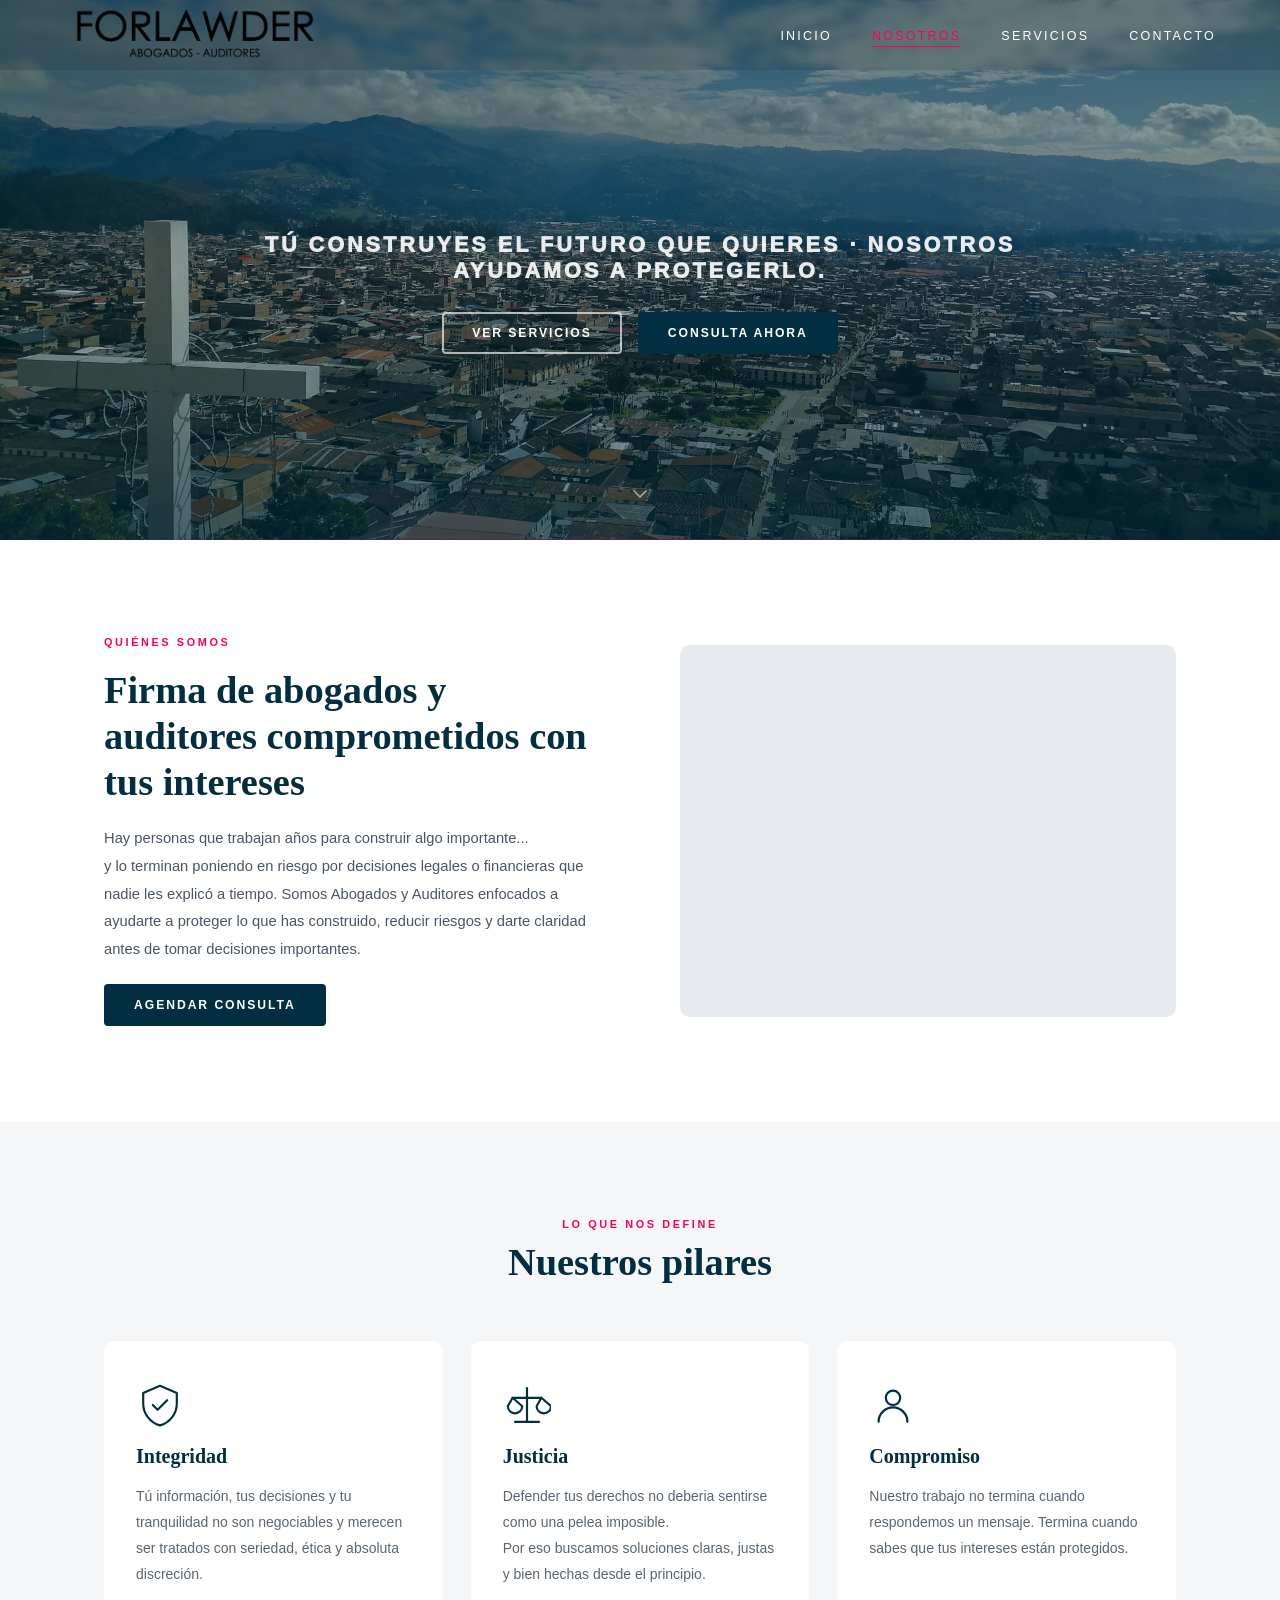
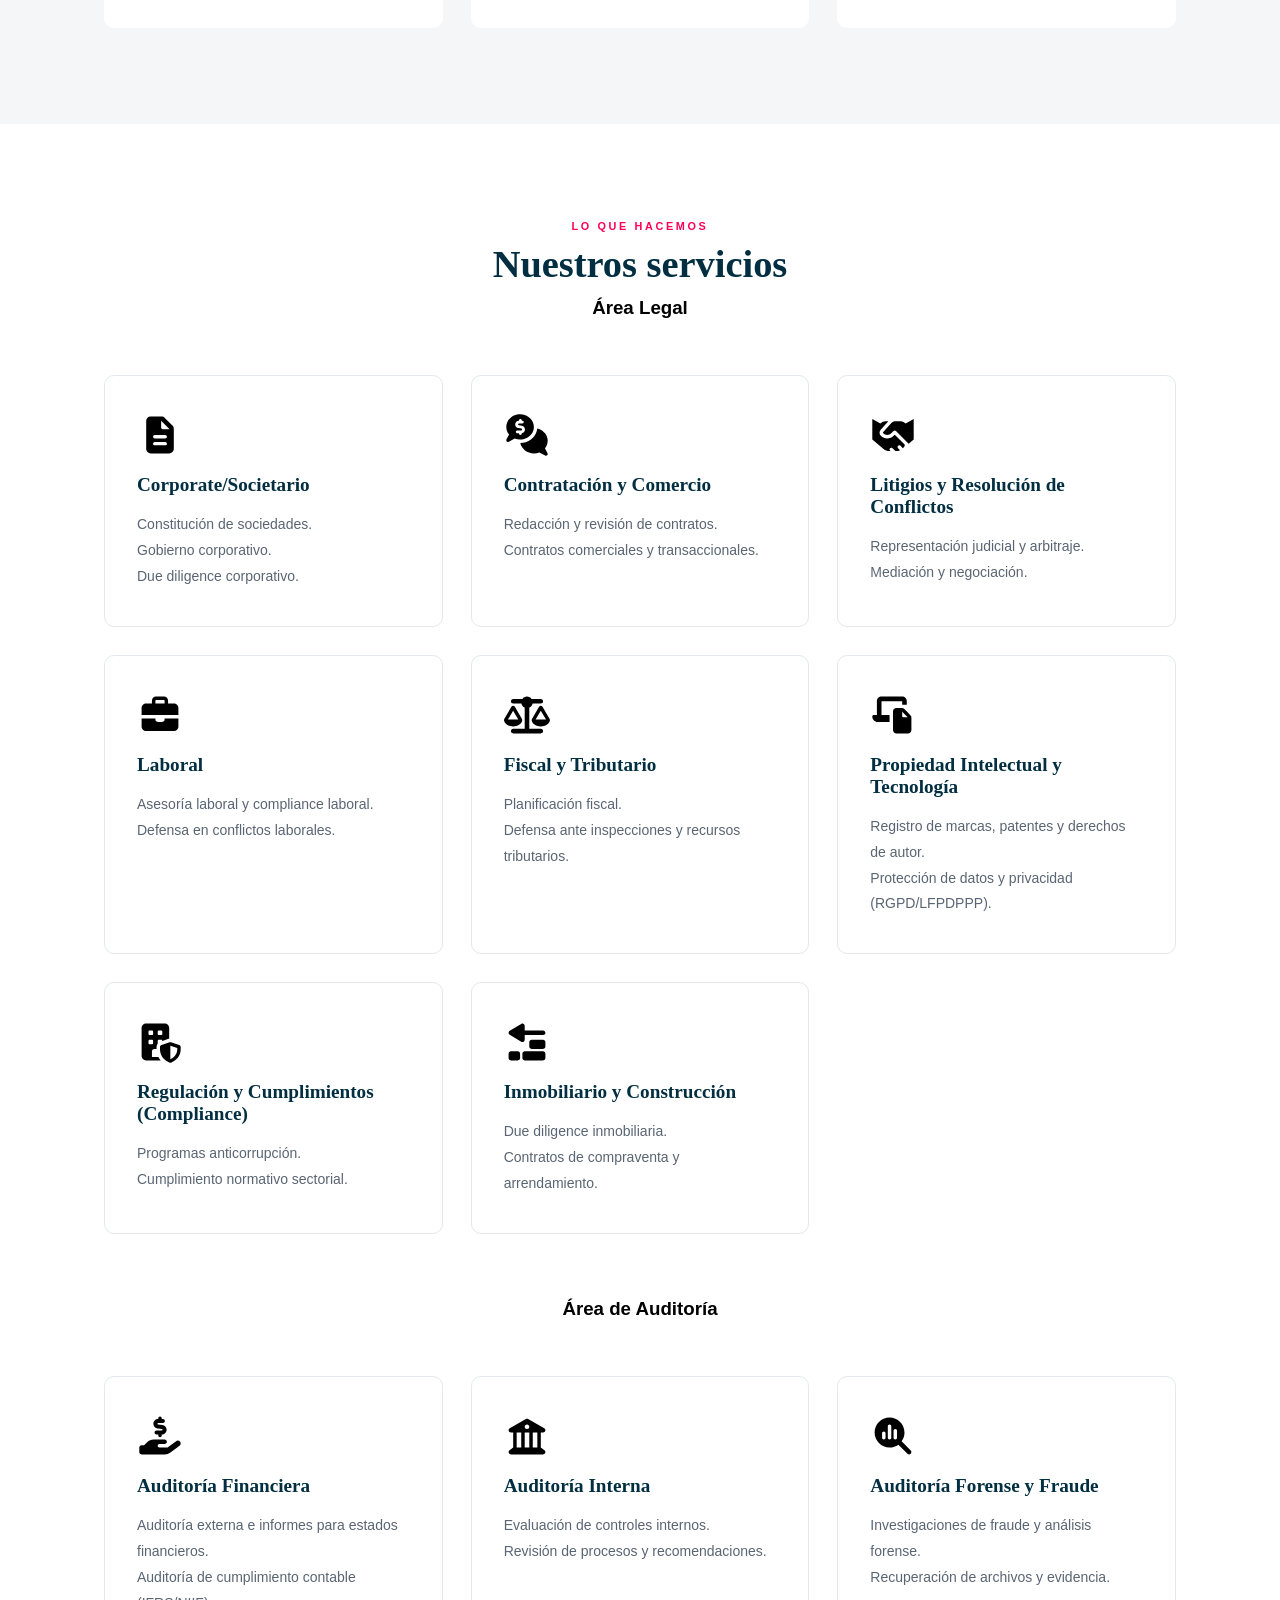
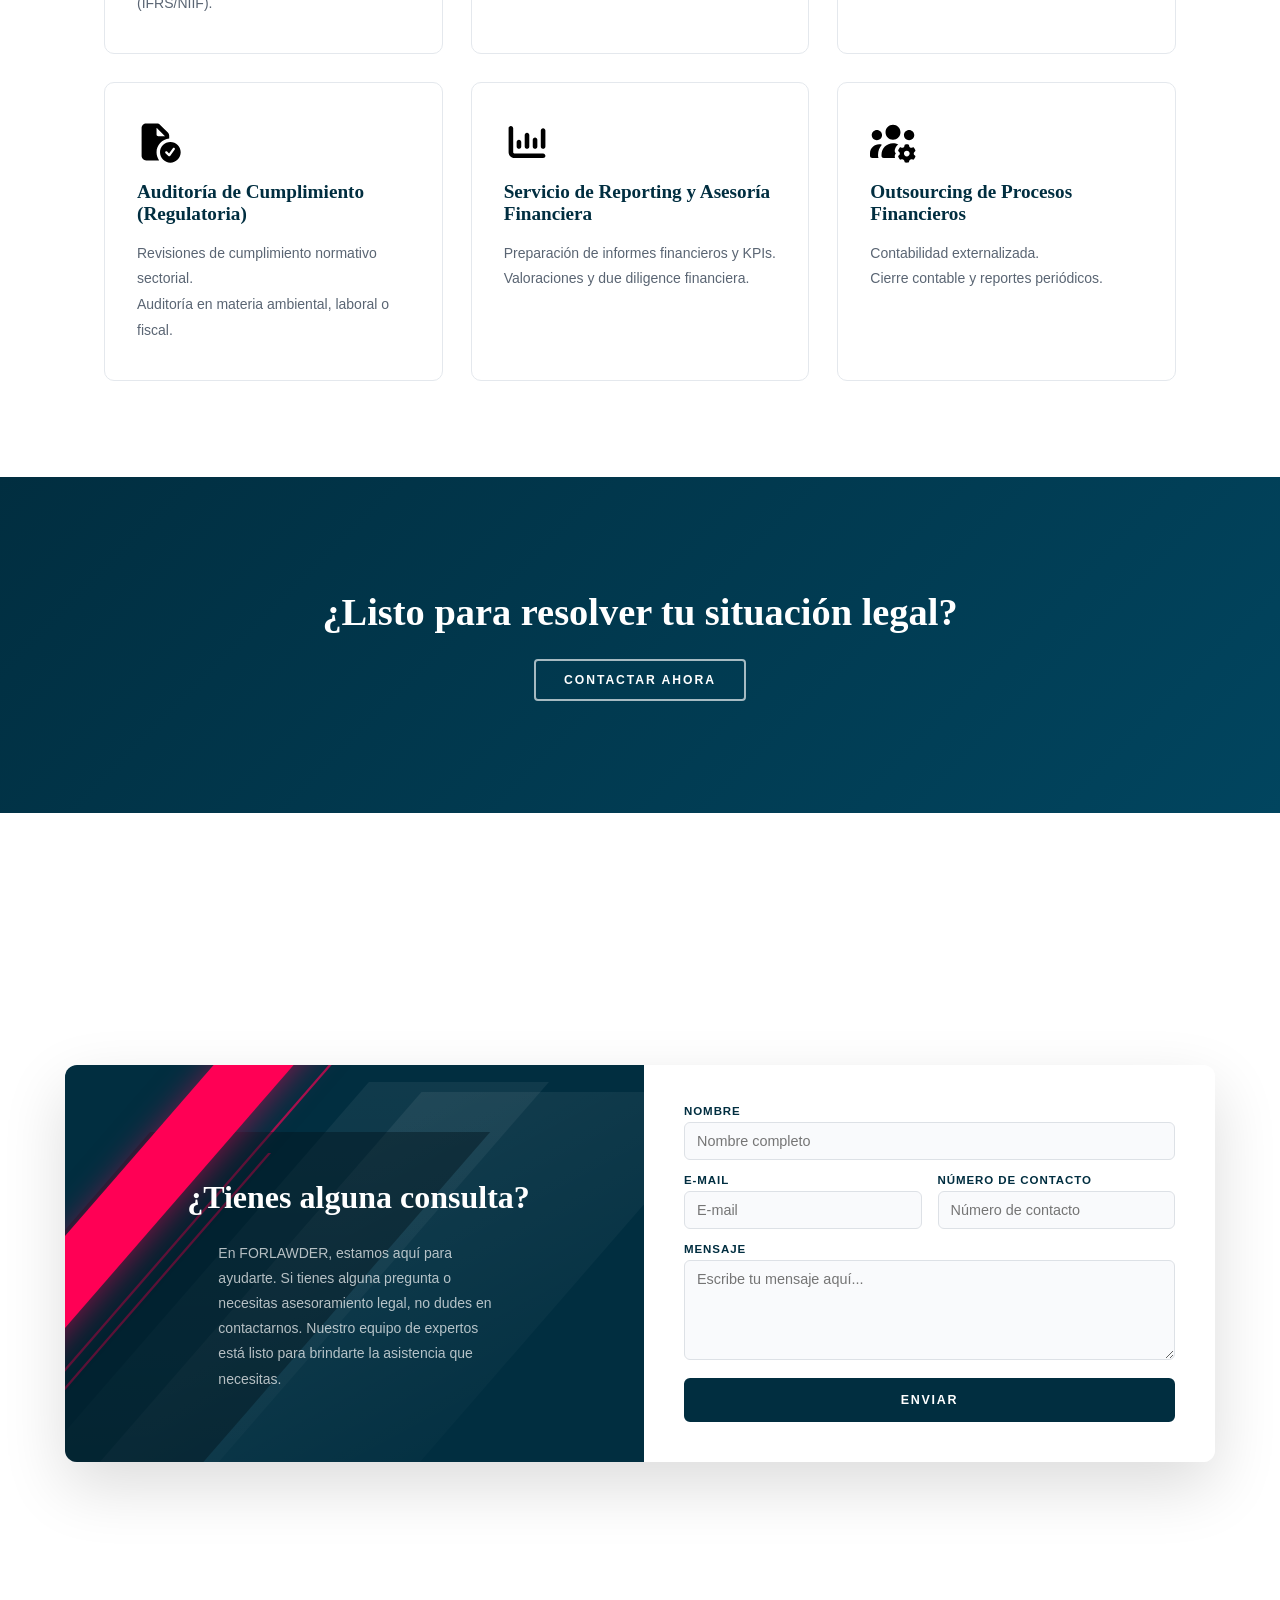
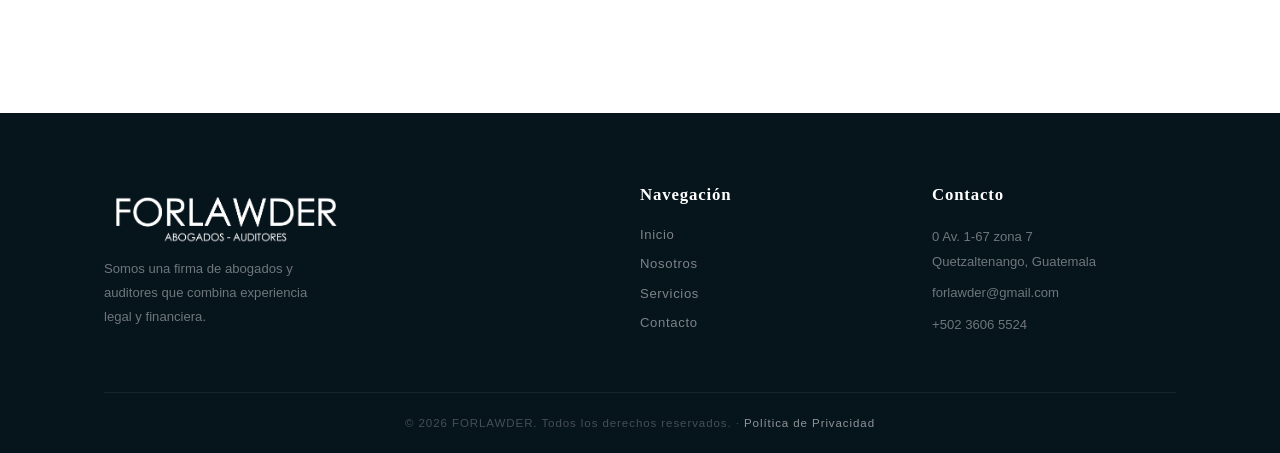
==== commit d93f8f90: "cambios añadido politicas" ====
--- a/index.html
+++ b/index.html
@@ -531,7 +531,9 @@
 
             </div>
             <div class="footer__base">
-                <p>&copy; 2026 FORLAWDER. Todos los derechos reservados.</p>
+                <p>&copy; 2026 FORLAWDER. Todos los derechos reservados. ·
+                    <a href="politicas.html" style="color: rgba(255,255,255,0.55); text-decoration: none;">Política de Privacidad</a>
+                </p>
             </div>
         </div>
     </footer>
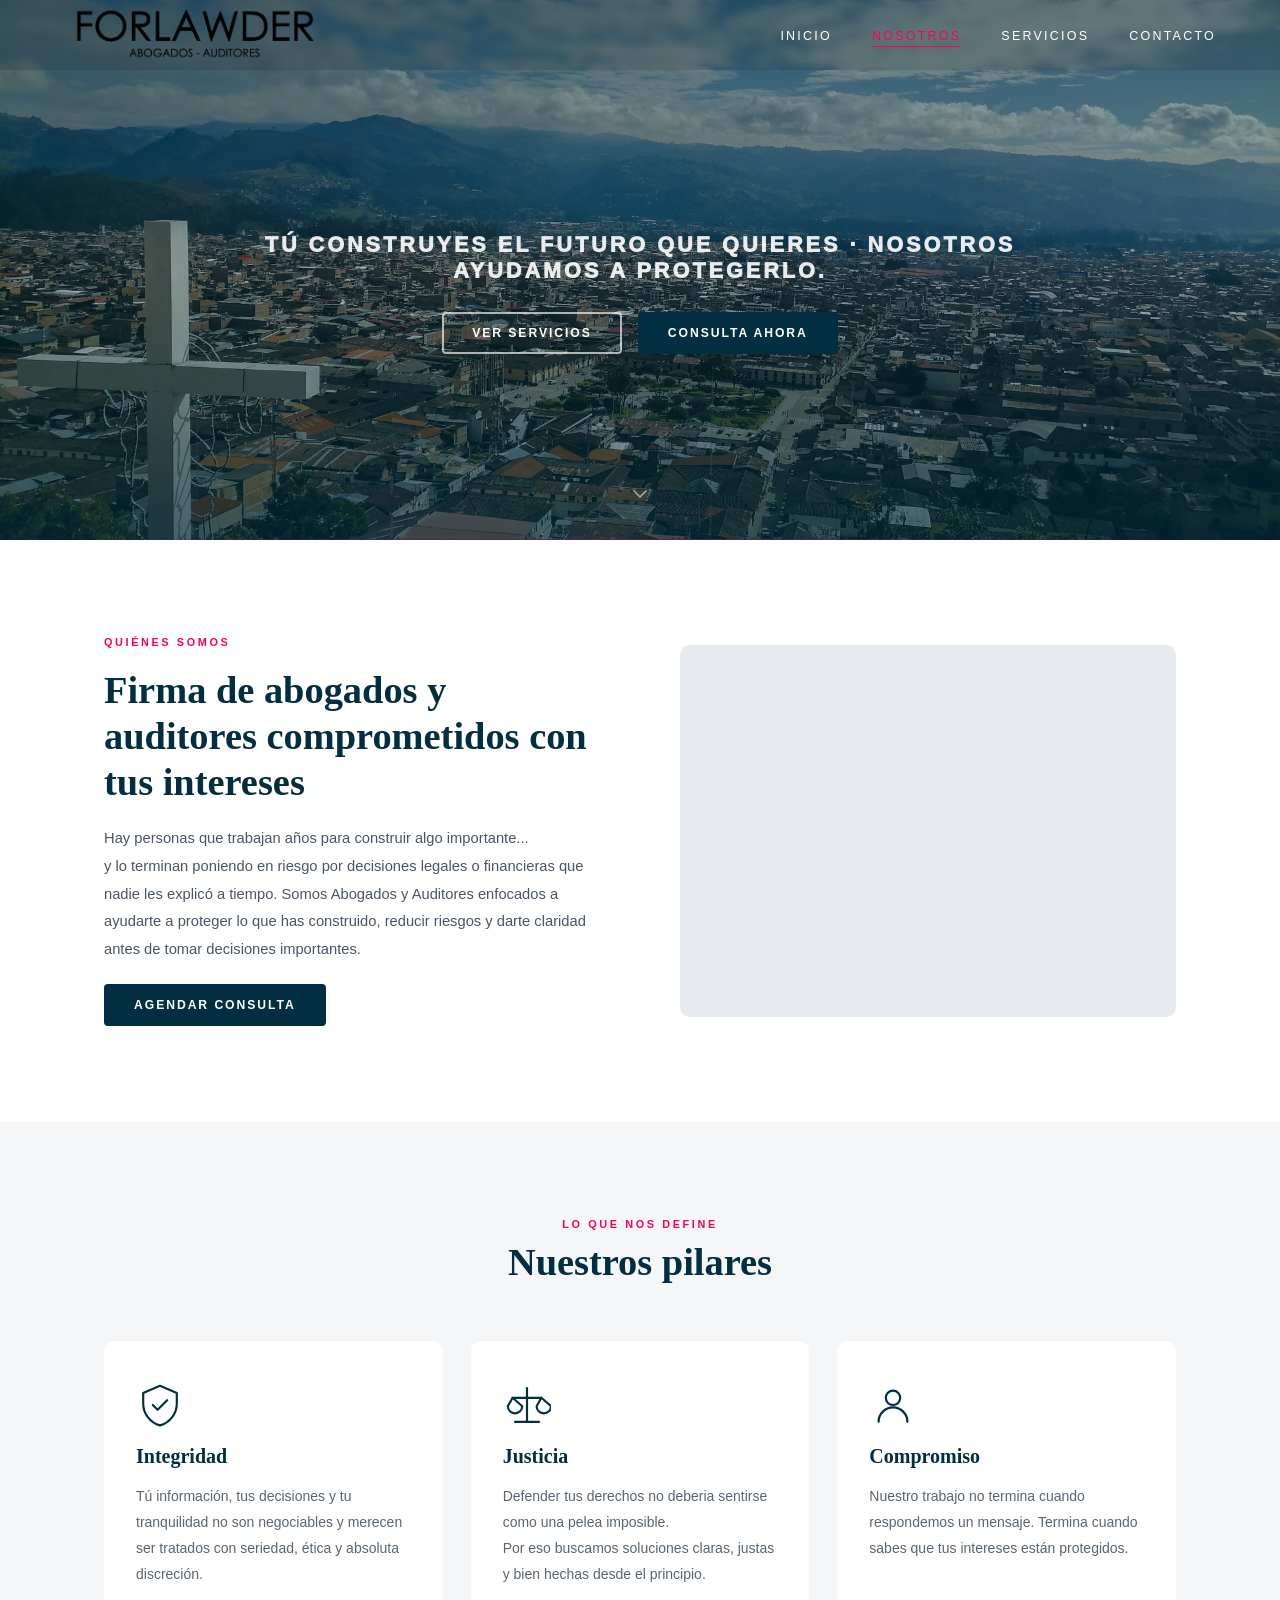
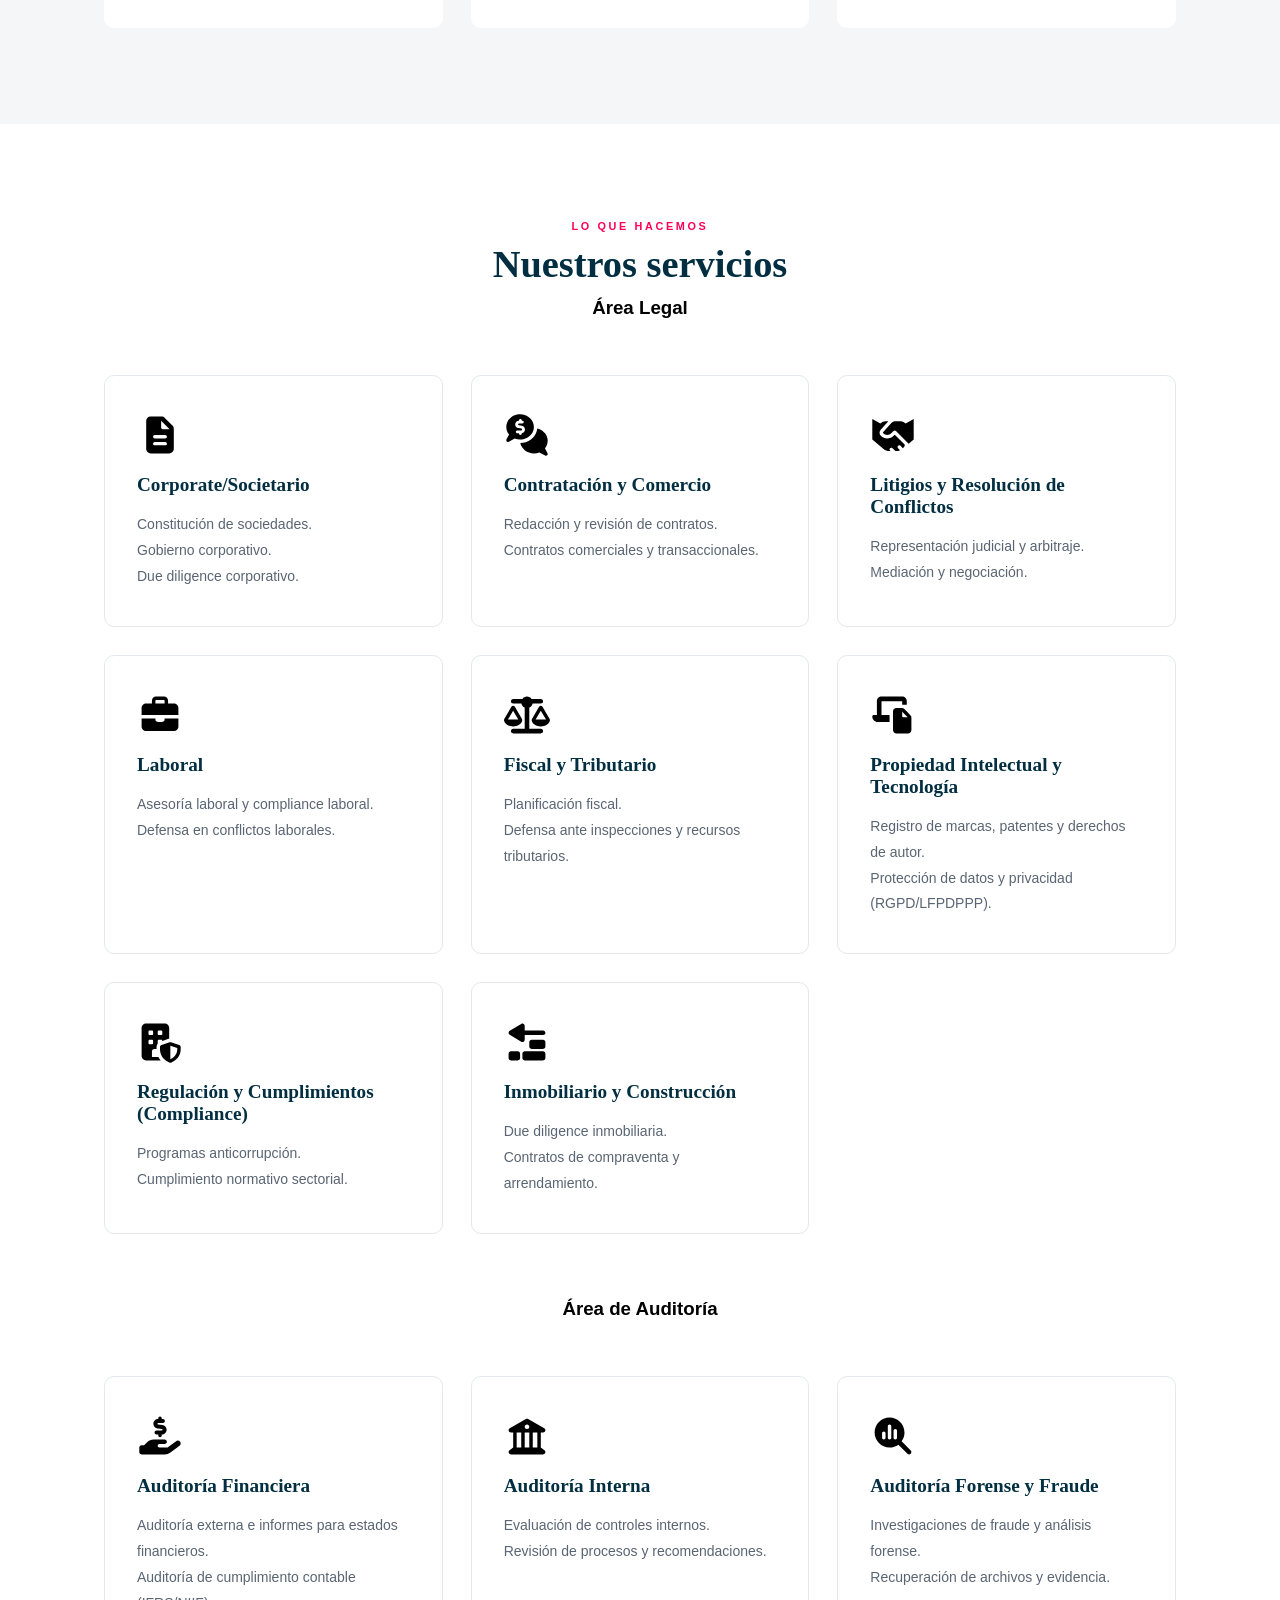
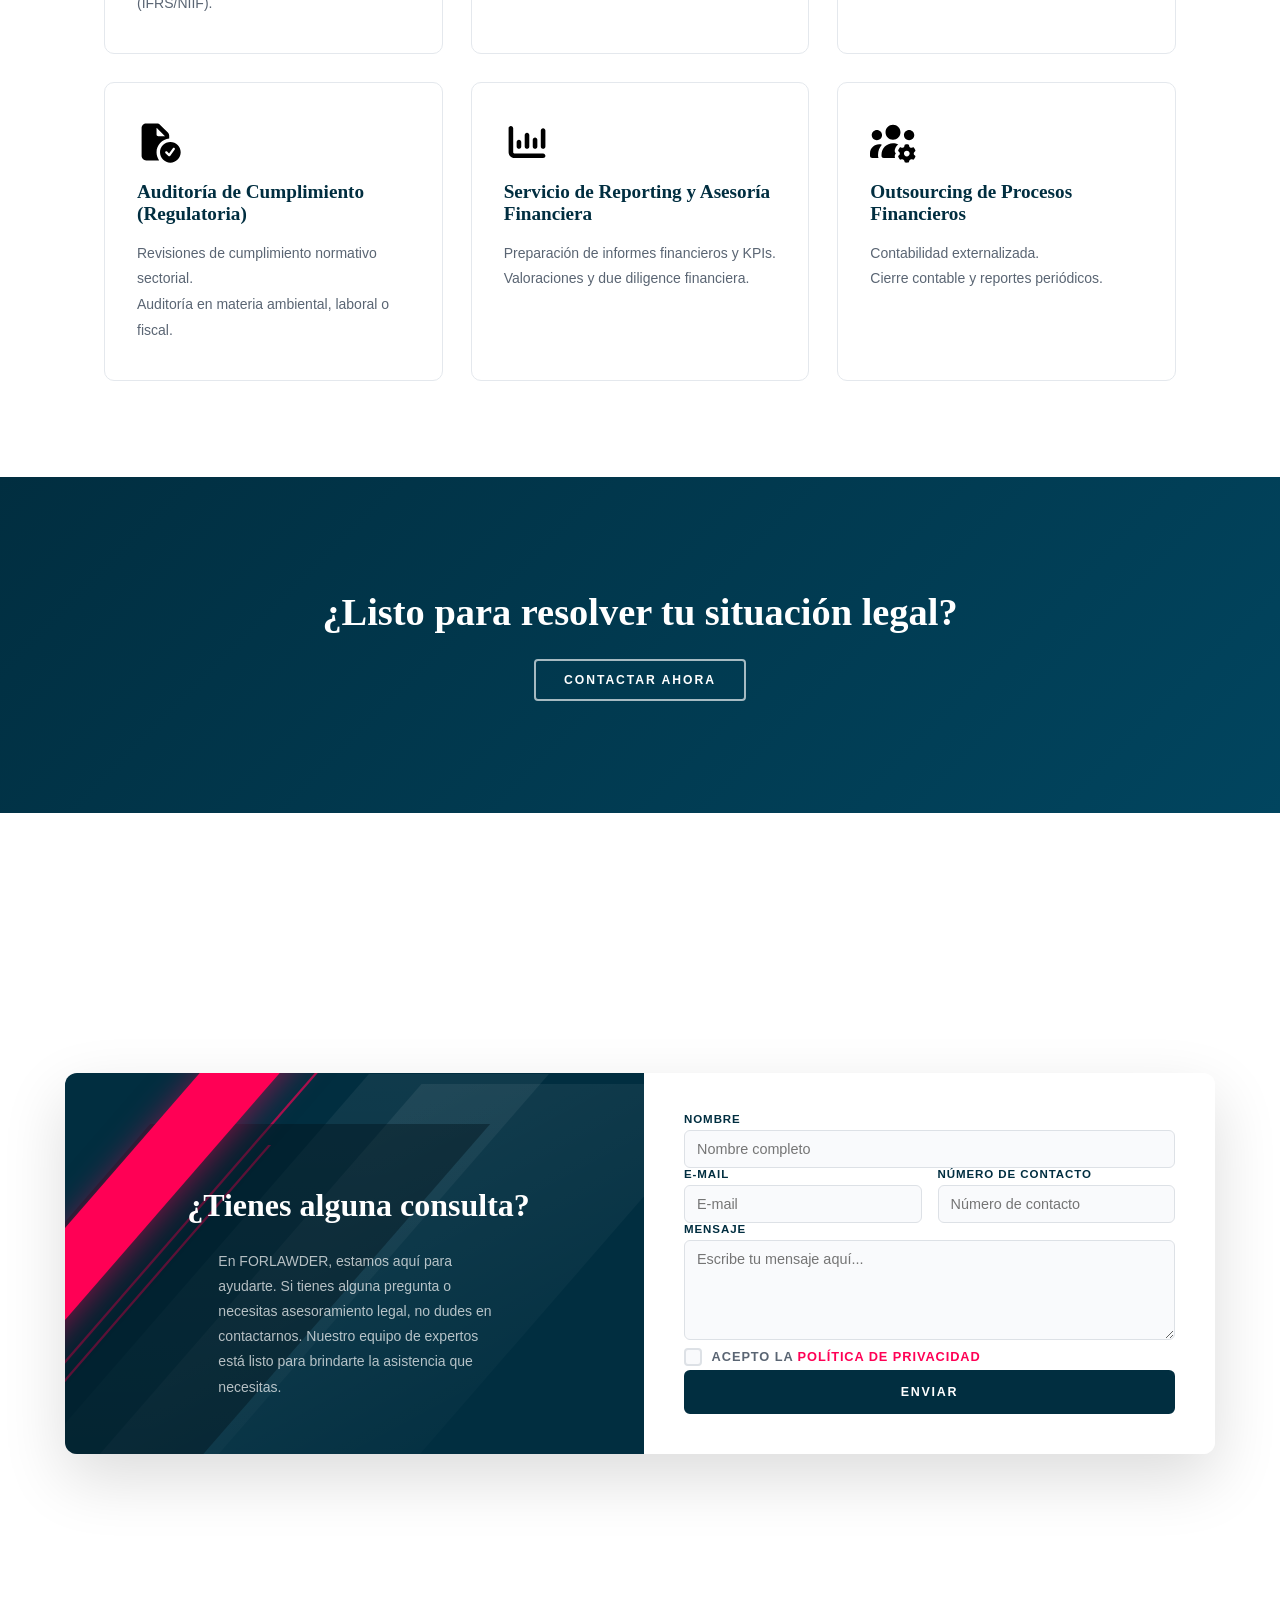
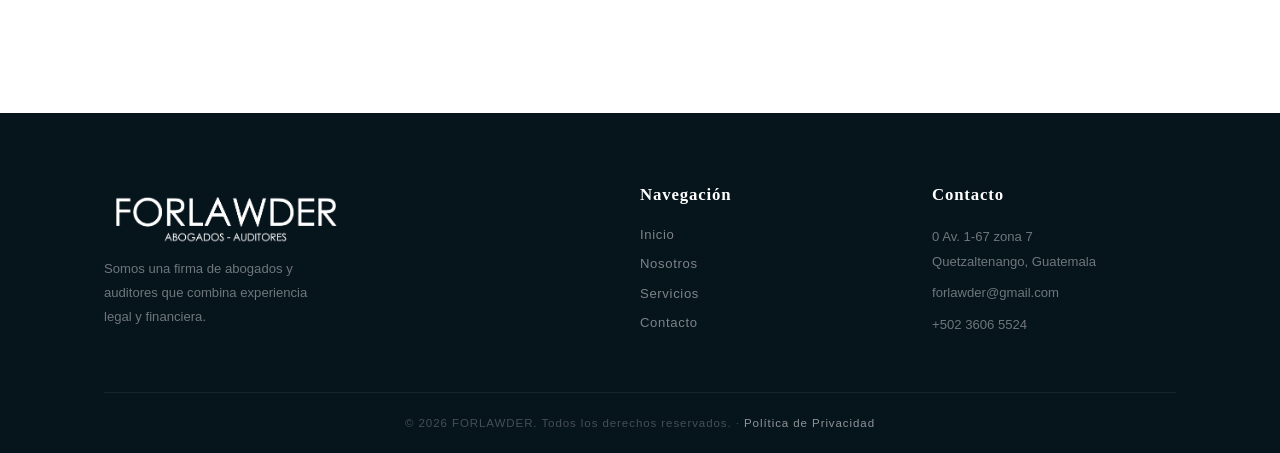
==== commit eeccbb9a: "cambios se añadio formulario para consultas por correo, validacion para las politicas" ====
--- a/index.html
+++ b/index.html
@@ -6,7 +6,7 @@
     <meta name="viewport" content="width=device-width, initial-scale=1.0">
     <meta name="description" content="FORLAWDER — Servicios legales especializados.">
     <meta http-equiv="Content-Security-Policy"
-        content="default-src 'self'; script-src 'self'; style-src 'self' 'unsafe-inline' https://fonts.googleapis.com; font-src 'self' https://fonts.gstatic.com; img-src 'self'; connect-src 'self'; object-src 'none'; base-uri 'self'; form-action 'self';">
+        content="default-src 'self'; script-src 'self' 'unsafe-inline'; style-src 'self' 'unsafe-inline' https://fonts.googleapis.com; font-src 'self' https://fonts.gstatic.com; img-src 'self'; connect-src 'self' https://formspree.io; object-src 'none'; base-uri 'self'; form-action 'self' https://formspree.io;">
     <link rel="preload" as="image" href="resources/images/fondo-prueba.jpg">
     <title>FORLAWDER</title>
     <link rel="stylesheet" href="resources/css/style.min.css">
@@ -466,30 +466,53 @@
                     </div>
                 </div>
                 <div class="columna-formulario">
-                    <form class="formulario" action="" method="post">
-                        <div class="grupo-campo">
-                            <label for="nombre">Nombre</label>
-                            <input type="text" id="nombre" name="nombre" required placeholder="Nombre completo">
-                        </div>
-
-
-                        <div class="grupo-fila">
+                    <form id="form-contacto" class="formulario" action="https://formspree.io/f/xoejklbr" method="POST">
+                        <input type="text" name="_gotcha" style="display:none">
+
+                        <div id="form-success" class="form-success" style="display:none;">
+                            <svg width="48" height="48" viewBox="0 0 48 48" fill="none" aria-hidden="true">
+                                <circle cx="24" cy="24" r="22" stroke="#012E40" stroke-width="2"/>
+                                <path d="M14 24l7 7 13-13" stroke="#012E40" stroke-width="2.5" stroke-linecap="round" stroke-linejoin="round"/>
+                            </svg>
+                            <h3>¡Consulta enviada!</h3>
+                            <p>Nos pondremos en contacto con usted pronto.</p>
+                            <button type="button" id="btn-nueva-consulta" class="btn btn--primary">Enviar otra consulta</button>
+                        </div>
+
+                        <div id="form-fields">
                             <div class="grupo-campo">
-                                <label for="email">E-mail</label>
-                                <input type="email" id="email" name="email" required placeholder="E-mail">
+                                <label for="nombre">Nombre</label>
+                                <input type="text" id="nombre" name="nombre" required placeholder="Nombre completo" autocomplete="name">
                             </div>
+
+
+                            <div class="grupo-fila">
+                                <div class="grupo-campo">
+                                    <label for="email">E-mail</label>
+                                    <input type="email" id="email" name="email" required placeholder="E-mail" autocomplete="email">
+                                </div>
+                                <div class="grupo-campo">
+                                    <label for="celular">Número de contacto</label>
+                                    <input type="tel" id="celular" name="celular" placeholder="Número de contacto" autocomplete="tel">
+                                </div>
+                            </div>
+
                             <div class="grupo-campo">
-                                <label for="celular">Número de contacto</label>
-                                <input type="tel" id="celular" name="celular" placeholder="Número de contacto">
+                                <label for="mensaje">Mensaje</label>
+                                <textarea id="mensaje" name="mensaje" rows="4" required
+                                    placeholder="Escribe tu mensaje aquí..."></textarea>
                             </div>
-                        </div>
-
-                        <div class="grupo-campo">
-                            <label for="mensaje">Mensaje</label>
-                            <textarea id="mensaje" name="mensaje" rows="4" required
-                                placeholder="Escribe tu mensaje aquí..."></textarea>
-                        </div>
-                        <button type="submit">Enviar</button>
+
+                            <div class="grupo-campo checkbox-campo">
+                                <label class="checkbox-label">
+                                    <input type="checkbox" id="acepto-politicas" name="acepto_politicas">
+                                    <span class="checkbox-custom"></span>
+                                    <span class="checkbox-text">Acepto la <a href="politicas.html" target="_blank">Política de Privacidad</a></span>
+                                </label>
+                            </div>
+
+                            <button type="submit" id="btn-enviar">Enviar</button>
+                        </div>
                     </form>
 
                 </div>
@@ -580,6 +603,54 @@
     </div>
 
     <script src="resources/js/navbar.js" defer></script>
+    <script>
+    document.addEventListener('DOMContentLoaded', function() {
+        var form = document.getElementById('form-contacto');
+        var btn = document.getElementById('btn-enviar');
+        var checkbox = document.getElementById('acepto-politicas');
+        var btnNueva = document.getElementById('btn-nueva-consulta');
+
+        if (form && btn) {
+            form.addEventListener('submit', function(e) {
+                if (checkbox && !checkbox.checked) {
+                    e.preventDefault();
+                    alert('Debe aceptar la Politica de Privacidad para enviar su consulta.');
+                    return;
+                }
+
+                e.preventDefault();
+
+                btn.textContent = 'Enviando...';
+                btn.disabled = true;
+                btn.style.opacity = '0.7';
+
+                var formData = new FormData(form);
+
+                fetch(form.action, {
+                    method: 'POST',
+                    body: formData,
+                    mode: 'no-cors'
+                })
+                .then(function() {
+                    form.classList.add('submitted');
+                })
+                .catch(function() {
+                    form.classList.add('submitted');
+                });
+            });
+
+            if (btnNueva) {
+                btnNueva.addEventListener('click', function() {
+                    form.reset();
+                    form.classList.remove('submitted');
+                    btn.textContent = 'Enviar';
+                    btn.disabled = false;
+                    btn.style.opacity = '1';
+                });
+            }
+        }
+    });
+    </script>
 </body>
 
 </html>
--- a/resources/css/style.min.css
+++ b/resources/css/style.min.css
@@ -1 +1 @@
-*,*::before,*::after{box-sizing:border-box;margin:0;padding:0}html{scroll-behavior:smooth}body{font-family:'Montserrat',sans-serif;font-weight:300}:root{--brand-navy:#012E40;--brand-foot:#06141c;--brand-pink:#ff0055;--brand-gray:#e6e9ed;--nav-height:70px;--nav-bg-solid:var(--brand-navy);--nav-bg-solid-footer:var(--brand-foot);--nav-bg-transparent:rgba(0, 0, 0, 0.10);--nav-border-color:rgba(255, 255, 255, 0.12);--nav-text-color:#ffffff;--nav-text-hover:var(--brand-pink);--nav-transition:0.45s ease;--card-max-width:1150px;--card-min-height:auto;--card-padding:2.5rem}.navbar{position:fixed;top:0;left:0;width:100%;height:var(--nav-height);z-index:1000;display:flex;align-items:center;justify-content:space-between;padding:0 5%;background-color:var(--nav-bg-transparent);border-bottom:1px solid #fff0;backdrop-filter:blur(4px);-webkit-backdrop-filter:blur(4px);transition:background-color var(--nav-transition),border-color var(--nav-transition),box-shadow var(--nav-transition),backdrop-filter var(--nav-transition)}.navbar.scrolled{background-color:var(--nav-bg-solid-footer);border-bottom-color:var(--nav-border-color);box-shadow:0 4px 30px rgb(0 0 0 / .35);backdrop-filter:blur(0);-webkit-backdrop-filter:blur(0)}.navbar__logo{font-family:'Cormorant Garamond',serif;font-weight:600;font-size:1.6rem;letter-spacing:.12em;color:var(--nav-text-color);text-decoration:none;text-transform:uppercase;transition:color var(--nav-transition)}.navbar__logo:hover{color:var(--nav-text-hover)}.navbar__links{list-style:none;display:flex;gap:2.5rem;align-items:center}.navbar__dropdown{position:relative}.navbar__submenu{position:absolute;top:100%;left:0;min-width:200px;list-style:none;background-color:var(--nav-bg-solid-footer);border-bottom:1px solid var(--nav-border-color);border-radius:0 0 4px 4px;padding:.5rem 0;z-index:999;opacity:0;visibility:hidden;transform:translateY(6px);transition:opacity var(--nav-transition),transform var(--nav-transition),visibility var(--nav-transition);pointer-events:none}.navbar__dropdown:hover .navbar__submenu,.navbar__dropdown:focus-within .navbar__submenu{opacity:1;visibility:visible;transform:translateY(0);pointer-events:auto}.navbar__submenu li a{display:block;padding:.55rem 1.5rem;font-size:.72rem;letter-spacing:.16em;color:rgb(255 255 255 / .8);white-space:nowrap}.navbar__submenu li a::after{display:none}.navbar__submenu li{display:block}.navbar__submenu li a:hover{color:var(--nav-text-hover)}.navbar__links a{font-family:'Montserrat',sans-serif;font-weight:400;font-size:.78rem;letter-spacing:.18em;text-transform:uppercase;color:var(--nav-text-color);text-decoration:none;position:relative;padding-bottom:4px;transition:color var(--nav-transition)}.navbar__links a::after{content:'';position:absolute;bottom:0;left:0;width:0%;height:1px;background-color:var(--nav-text-hover);transition:width var(--nav-transition)}.navbar__links a:hover{color:var(--nav-text-hover)}.navbar__links a:hover::after{width:100%}.navbar__links a.active{color:var(--nav-text-hover)}.navbar__links a.active::after{width:100%}.navbar__links a.navbar__cta{background-color:var(--nav-text-hover);color:#0a0a0a;padding:.45rem 1.2rem;border-radius:2px;font-weight:500;letter-spacing:.14em}.navbar__links a.navbar__cta::after{display:none}.navbar__links a.navbar__cta:hover{background-color:#fff;color:#0a0a0a}.navbar__toggle{display:none;flex-direction:column;gap:5px;cursor:pointer;background:none;border:none;padding:4px}.navbar__toggle span{display:block;width:24px;height:1.5px;background-color:var(--nav-text-color);transition:transform 0.3s ease,opacity 0.3s ease}.navbar__toggle.open span:nth-child(1){transform:translateY(6.5px) rotate(45deg)}.navbar__toggle.open span:nth-child(2){opacity:0}.navbar__toggle.open span:nth-child(3){transform:translateY(-6.5px) rotate(-45deg)}@media (max-width:768px){.navbar__toggle{display:flex}.navbar__links{position:absolute;top:var(--nav-height);left:0;width:100%;flex-direction:column;gap:0;background-color:var(--nav-bg-solid);max-height:0;overflow:hidden;transition:max-height 0.4s ease,padding 0.4s ease;padding:0 5%}.navbar__links.open{max-height:400px;padding:1.2rem 5%}.navbar__links a{padding:.7rem 0 .7rem .85rem;font-size:.85rem}.navbar__links a::after{bottom:auto;top:50%;left:0;transform:translateY(-50%);width:2px;height:0%;transition:height var(--nav-transition)}.navbar__links a.active::after{width:2px;height:50%}.navbar__submenu{position:static;opacity:1;visibility:visible;transform:none;pointer-events:auto;background-color:#fff0;border-bottom:none;box-shadow:none;padding:0 0 .5rem 0;min-width:unset}.navbar__submenu li a{padding:.28rem 0 .28rem .85rem;font-size:.65rem;letter-spacing:.12em;color:rgb(255 255 255 / .55);border-left:1px solid rgb(255 255 255 / .15);transition:color var(--nav-transition),border-left-color var(--nav-transition)}.navbar__submenu li a:hover,.navbar__submenu li a.active{color:var(--nav-text-hover);border-left-color:var(--nav-text-hover)}}.banner-container{position:absolute;inset:0;overflow:hidden;pointer-events:none;z-index:1;background:#fff0}.shape-gray-back{position:absolute;bottom:-50px;left:30%;width:320px;height:420px;background:linear-gradient(135deg,rgb(255 255 255 / .07) 0%,rgb(255 255 255 / .01) 100%);transform:skewX(-41deg)}.shape-gray-front{position:absolute;bottom:-80px;left:18%;width:180px;height:460px;background:linear-gradient(to bottom,rgb(255 255 255 / .06),rgb(255 255 255 / .01));transform:skewX(-41deg)}.shape-dark-blue{position:absolute;bottom:-50px;left:-80px;width:340px;height:380px;background:rgb(0 20 30 / .45);transform:skewX(-41deg)}.shape-magenta-bar{position:absolute;bottom:-100px;left:-40px;width:80px;height:560px;background:var(--brand-pink);transform:skewX(-41deg);box-shadow:4px 0 28px rgb(255 0 85 / .5)}.thin-lines-container{position:absolute;bottom:-50px;left:13%;width:120px;height:460px;transform:skewX(-41deg)}.thin-lines-container::before{content:'';position:absolute;top:0;left:0;width:3px;height:80%;background:var(--brand-pink);opacity:.65}.thin-lines-container::after{content:'';position:absolute;top:22%;left:16px;width:3px;height:55%;background:var(--brand-pink);opacity:.65}.section-offset{scroll-margin-top:var(--nav-height)}.seccion-contacto{display:flex;justify-content:center;align-items:center;padding:6rem 5%;min-height:100vh}.tarjeta-formulario{width:100%;max-width:var(--card-max-width);min-height:var(--card-min-height);display:flex;overflow:hidden;border-radius:12px;box-shadow:0 24px 64px rgb(0 0 0 / .14)}.columna-texto{position:relative;overflow:hidden;background:var(--brand-navy);padding:3rem 2.5rem 3rem 3rem;flex:1;display:flex;flex-direction:column;justify-content:flex-start;gap:1.5rem;min-width:0}.columna-texto h2{font-family:'Cormorant Garamond',serif;font-size:2rem;font-weight:600;color:#fff;line-height:1.25;position:relative;z-index:2}.columna-texto>p{font-size:.875rem;line-height:1.8;color:rgb(255 255 255 / .7);position:relative;z-index:2;max-width:36ch}.columna-formulario{flex:1;background:#fff;padding:var(--card-padding);display:flex;flex-direction:column;justify-content:center;min-width:0}.formulario{display:grid;gap:14px}.grupo-campo{display:grid;gap:5px}.grupo-fila{display:grid;grid-template-columns:1fr 1fr;gap:16px}.formulario label{font-size:.72rem;font-weight:600;letter-spacing:.08em;text-transform:uppercase;color:var(--brand-navy)}.formulario input,.formulario textarea{font:inherit;font-size:.9rem;border-radius:6px;border:1.5px solid #dde1e6;padding:10px 12px;width:100%;background:#f9fafc;color:#1a1a2e;transition:border-color 0.2s ease,box-shadow 0.2s ease}.formulario input:focus,.formulario textarea:focus{outline:none;border-color:var(--brand-pink);box-shadow:0 0 0 3px rgb(255 0 85 / .1);background:#fff}.formulario textarea{min-height:100px;resize:vertical}.formulario button{margin-top:4px;font:inherit;font-size:.78rem;font-weight:600;letter-spacing:.14em;text-transform:uppercase;border-radius:6px;padding:13px;background:var(--brand-navy);color:#fff;border:2px solid var(--brand-navy);cursor:pointer;width:100%;transition:background 0.25s ease,border-color 0.25s ease}.formulario button:hover{background:var(--brand-pink);border-color:var(--brand-pink)}@media (max-width:768px){.seccion-contacto{padding:5rem 4%;align-items:flex-start}.tarjeta-formulario{flex-direction:column}.columna-texto{padding:2.5rem 2rem;min-height:200px;justify-content:flex-end}.columna-texto h2{font-size:1.5rem}.columna-texto>p{display:none}.columna-formulario{padding:2rem 1.5rem}}@media (max-width:480px){.grupo-fila{grid-template-columns:1fr}.columna-texto{min-height:160px}.formulario button{padding:14px}}.contenedor{width:100%;max-width:1200px;margin-inline:auto;padding-inline:5%}.etiqueta-seccion{display:inline-block;font-size:.68rem;font-weight:600;letter-spacing:.24em;text-transform:uppercase;color:var(--brand-pink)}.titulo-seccion{font-family:'Cormorant Garamond',serif;font-weight:600;font-size:clamp(1.75rem, 3vw, 2.4rem);line-height:1.2;color:var(--brand-navy)}.seccion-encabezado{text-align:center;margin-bottom:3.5rem;display:flex;flex-direction:column;gap:.6rem}.seccion-encabezado__subtitulo{font-size:.9rem;line-height:1.85;color:#5a6573;max-width:55ch;margin-inline:auto}.btn{display:inline-flex;align-items:center;justify-content:center;padding:.75rem 1.75rem;font-family:'Montserrat',sans-serif;font-size:.76rem;font-weight:600;letter-spacing:.16em;text-transform:uppercase;text-decoration:none;border-radius:4px;border:2px solid #fff0;cursor:pointer;transition:background 0.25s ease,color 0.25s ease,border-color 0.25s ease}.btn--primary{background:var(--brand-navy);color:#fff;border-color:var(--brand-navy)}.btn--primary:hover{background:var(--brand-pink);border-color:var(--brand-pink)}.btn--outline{background:#fff0;color:var(--brand-navy);border-color:var(--brand-navy)}.btn--outline:hover{background:var(--brand-navy);color:#fff}.btn--outline-blanco{background:#fff0;color:#fff;border-color:rgb(255 255 255 / .65)}.btn--outline-blanco:hover{background:#fff;color:var(--brand-navy);border-color:#fff}.hero{position:relative;display:flex;flex-direction:column;align-items:center;justify-content:center;min-height:clamp(420px, 60vh, 680px);padding:calc(var(--nav-height) + 2rem) 5% 3.5rem;text-align:center;overflow:hidden;background:var(--brand-navy)}.hero::before{content:'';position:absolute;inset:0;background:linear-gradient(to bottom,rgb(1 46 64 / .55) 0%,rgb(1 46 64 / .35) 50%,rgb(1 46 64 / .65) 100%);pointer-events:none;z-index:1}.hero::after{content:'';position:absolute;bottom:0;left:5%;right:5%;height:1px;background:linear-gradient(to right,transparent,var(--brand-pink) 50%,transparent)}.hero__contenido{position:relative;z-index:2;display:flex;flex-direction:column;align-items:center;gap:1.75rem;max-width:760px}.hero__fondo-wrap{position:absolute;inset:0;z-index:0;overflow:hidden}.hero__fondo{width:100%;height:100%;object-fit:cover;object-position:center;display:block;opacity:0;transition:opacity 360ms ease}.hero__fondo.loaded{opacity:1}.hero__logo{max-width:min(400px, 78vw);height:auto;position:relative;z-index:2}.hero__tagline{font-family:'Montserrat',sans-serif;font-size:clamp(0.95rem, 2.2vw, 1.35rem);font-weight:1000;letter-spacing:.14em;text-transform:uppercase;color:#fff;opacity:.9}.hero__acciones{display:flex;gap:1rem;flex-wrap:wrap;justify-content:center}.hero__scroll{position:absolute;bottom:2rem;left:50%;transform:translateX(-50%);color:#fff;opacity:.55;z-index:2;text-decoration:none;transition:opacity 0.3s ease;animation:hero-bounce 2.2s ease-in-out infinite}.hero__scroll:hover{opacity:.75}@keyframes hero-bounce{0%,100%{transform:translateX(-50%) translateY(0)}50%{transform:translateX(-50%) translateY(7px)}}.seccion-intro{padding:6rem 0;background:#fff}.intro__grid{display:grid;grid-template-columns:1fr 1fr;gap:5rem;align-items:center}.intro__texto{display:flex;flex-direction:column;gap:1.2rem}.intro__texto p{font-size:.92rem;line-height:1.9;color:#4a5568}.intro__btn{align-self:flex-start}.visual-placeholder{position:relative;aspect-ratio:4 / 3;background:var(--brand-gray);border-radius:10px;overflow:hidden;display:flex;align-items:center;justify-content:center}.visual-placeholder__marco{position:absolute;inset:12px;border-radius:6px;border:1.5px dashed rgb(1 46 64 / .22)}.visual-placeholder__acento{position:absolute;bottom:0;left:-20px;width:80px;height:100%;background:var(--brand-pink);opacity:.07;transform:skewX(-8deg)}.visual-placeholder__texto{font-family:'Montserrat',sans-serif;font-size:.8rem;color:#7a8694;text-align:center;position:relative;z-index:1;line-height:1.9}.visual-placeholder__texto small{font-size:.7rem;opacity:.7}.visual-placeholder__img{position:absolute;inset:0;width:100%;height:100%;object-fit:cover}.slideshow-img{opacity:0;pointer-events:none;user-select:none;-webkit-user-drag:none;animation:slideshow-fade 9s infinite}.slideshow-img:nth-child(1){animation-delay:0s}.slideshow-img:nth-child(2){animation-delay:3s}.slideshow-img:nth-child(3){animation-delay:6s}@keyframes slideshow-fade{0%{opacity:0}10%{opacity:1}33.33%{opacity:1}43.33%{opacity:0}100%{opacity:0}}.responsive-img{opacity:0;transition:opacity 360ms ease;will-change:opacity}.responsive-img.loaded{opacity:1}.seccion-pilares{padding:6rem 0;background:#f4f6f8}.pilares__grid{display:grid;grid-template-columns:repeat(auto-fit,minmax(220px,1fr));gap:1.75rem}.pilar{background:#fff;border-radius:10px;padding:2.5rem 2rem;display:flex;flex-direction:column;gap:1rem;transition:box-shadow 0.35s ease,transform 0.35s ease}.pilar:hover{box-shadow:0 14px 48px rgb(1 46 64 / .1);transform:translateY(-5px)}.pilar__icono{width:48px;height:48px;color:var(--brand-navy);transition:color 0.3s ease}.pilar:hover .pilar__icono{color:var(--brand-pink)}.pilar__icono svg{width:100%;height:100%}.pilar h3{font-family:'Cormorant Garamond',serif;font-weight:600;font-size:1.25rem;color:var(--brand-navy)}.pilar p{font-size:.875rem;line-height:1.85;color:#5a6573}.seccion-servicios{padding:6rem 0;background:#fff}.servicios__grid{display:grid;grid-template-columns:repeat(auto-fill,minmax(280px,1fr));gap:1.75rem}.tarjeta-servicio{border:1.5px solid #e4e8ed;border-radius:10px;padding:2.25rem 2rem;display:flex;flex-direction:column;gap:1rem;transition:border-color 0.3s ease,box-shadow 0.3s ease,transform 0.3s ease}.tarjeta-servicio:hover{border-color:var(--brand-navy);box-shadow:0 10px 40px rgb(1 46 64 / .09);transform:translateY(-4px)}.tarjeta-servicio__icono{width:46px;height:46px;color:var(--brand-navy);transition:color 0.3s ease;flex-shrink:0}.tarjeta-servicio:hover .tarjeta-servicio__icono{color:var(--brand-pink)}.tarjeta-servicio__icono svg{width:100%;height:100%}.tarjeta-servicio h3{font-family:'Cormorant Garamond',serif;font-weight:600;font-size:1.2rem;color:var(--brand-navy)}.tarjeta-servicio p{font-size:.875rem;line-height:1.85;color:#5a6573}.tarjeta-servicio__enlace{margin-top:auto;font-size:.72rem;font-weight:600;letter-spacing:.12em;text-transform:uppercase;color:var(--brand-pink);text-decoration:none;transition:opacity 0.2s ease}.tarjeta-servicio__enlace:hover{opacity:.65}.seccion-stats{padding:5rem 0;background:var(--brand-navy)}.stats__grid{display:grid;grid-template-columns:repeat(4,1fr);gap:0;text-align:center}.stat{display:flex;flex-direction:column;gap:.5rem;padding:2rem 1rem;border-right:1px solid rgb(255 255 255 / .1)}.stat:last-child{border-right:none}.stat__num{font-family:'Cormorant Garamond',serif;font-size:clamp(2.4rem, 4vw, 3.4rem);font-weight:600;color:#fff;line-height:1}.stat__label{font-size:.7rem;font-weight:500;letter-spacing:.14em;text-transform:uppercase;color:rgb(255 255 255 / .5)}.seccion-cta{padding:7rem 0;background:linear-gradient(135deg,#012E40 0%,#01455f 100%);text-align:center}.cta__contenido{max-width:680px;margin-inline:auto;display:flex;flex-direction:column;align-items:center;gap:1.5rem}.cta__titulo{color:#ffffff!important}.cta__subtitulo{font-size:.9rem;line-height:1.85;color:rgb(255 255 255 / .6);max-width:50ch}.footer{background:#06141c;color:rgb(255 255 255 / .55);padding-top:4.5rem}.footer__grid{display:grid;grid-template-columns:2fr 1fr 1fr;gap:3rem;padding-bottom:3rem;border-bottom:1px solid rgb(255 255 255 / .07)}.footer__logo{max-width:110px;height:auto;margin-bottom:1.25rem;display:block}.footer__marca p{font-size:.82rem;line-height:1.85;max-width:30ch;color:rgb(255 255 255 / .42)}.footer__nav h4,.footer__info h4{font-family:'Cormorant Garamond',serif;font-weight:600;font-size:1.05rem;color:#fff;margin-bottom:1.25rem;letter-spacing:.05em}.footer__nav ul{list-style:none;display:flex;flex-direction:column;gap:.7rem}.footer__nav a{color:rgb(255 255 255 / .48);text-decoration:none;font-size:.82rem;letter-spacing:.05em;transition:color 0.2s ease}.footer__nav a:hover{color:var(--brand-pink)}.footer__info p{font-size:.82rem;line-height:1.9;color:rgb(255 255 255 / .42);margin-bottom:.4rem}.footer__base{padding:1.5rem 0;text-align:center;font-size:.72rem;letter-spacing:.08em;color:rgb(255 255 255 / .25)}[data-reveal]{transition:opacity 0.65s ease,transform 0.65s ease}html.js-reveal [data-reveal]{opacity:0;transform:translateY(28px)}html.js-reveal [data-reveal="left"]{transform:translateX(-32px)}html.js-reveal [data-reveal="right"]{transform:translateX(32px)}html.js-reveal [data-reveal].is-visible{opacity:1;transform:none}html.js-reveal [data-delay="1"]{transition-delay:0.10s}html.js-reveal [data-delay="2"]{transition-delay:0.20s}html.js-reveal [data-delay="3"]{transition-delay:0.30s}html.js-reveal [data-delay="4"]{transition-delay:0.40s}@media (max-width:1024px){.stats__grid{grid-template-columns:repeat(2,1fr)}.stat{border-right:none}.stat:nth-child(odd){border-right:1px solid rgb(255 255 255 / .1)}}@media (max-width:768px){.hero__acciones{flex-direction:column;width:100%;max-width:280px}.hero__acciones .btn{width:100%}.intro__grid{grid-template-columns:1fr;gap:2.5rem}.intro__visual{order:-1}.intro__btn{align-self:stretch;text-align:center}.footer__grid{grid-template-columns:1fr;gap:2rem}.seccion-intro,.seccion-pilares,.seccion-servicios{padding:4.5rem 0}.seccion-cta{padding:5rem 0}}@media (max-width:480px){.stats__grid{grid-template-columns:repeat(2,1fr)}.stat:nth-child(odd){border-right:1px solid rgb(255 255 255 / .1)}.pilar{padding:2rem 1.5rem}.tarjeta-servicio{padding:1.75rem 1.5rem}}.logo-container{text-align:center;font-family:'Raleway',sans-serif;position:relative;display:flex;align-items:center}.logo-title{font-size:25px;font-weight:300;letter-spacing:1px;margin:0;line-height:1;color:#fff}.logo-subtitle{font-size:9px;font-weight:400;letter-spacing:1px;margin:0;color:#fff}.logo-title,.logo-subtitle{transition:color var(--nav-transition)}.navbar.scrolled .logo-title,.navbar.scrolled .logo-subtitle{color:var(--nav-text-color)}.logo-img{height:75px;width:auto;position:absolute;transition:opacity .45s ease;object-fit:contain}.logo-img--claro{opacity:0;object-position:center 45%}.logo-img--oscuro{opacity:1;object-position:center 25%}.navbar.scrolled .logo-img--claro{opacity:1}.navbar.scrolled .logo-img--oscuro{opacity:0}@media(max-width:768px){.logo-img{height:60px}}.logo-img-footer{height:70px;width:auto;display:block;margin-bottom:0}@media(max-width:768px){.logo-img-footer{height:40px}}.seccion-carrete{padding:6rem 0;background:#f4f6f8}.carrete{display:flex;align-items:center;gap:1rem;padding:2.5rem 5% 0;max-width:1360px;margin-inline:auto}.carrete__pista{flex:1;min-width:0;display:flex;gap:1.25rem;overflow-x:scroll;scroll-snap-type:x mandatory;scroll-behavior:smooth;-webkit-overflow-scrolling:touch;scrollbar-width:none;-ms-overflow-style:none}.carrete__pista::-webkit-scrollbar{display:none}.carrete__item{flex:0 0 calc(33.333% - 0.84rem);scroll-snap-align:start;border-radius:10px;overflow:hidden;aspect-ratio:4 / 3;background:var(--brand-gray)}.carrete__item img{width:100%;height:100%;object-fit:cover;object-position:top center;display:block}.carrete__item--vacio{display:flex;align-items:center;justify-content:center;border:1.5px dashed rgb(1 46 64 / .22);font-family:'Montserrat',sans-serif;font-size:.8rem;color:#7a8694}.carrete__nav{flex-shrink:0;width:40px;height:40px;border-radius:50%;border:1.5px solid var(--brand-navy);background:#fff;color:var(--brand-navy);cursor:pointer;display:flex;align-items:center;justify-content:center;transition:background 0.25s ease,color 0.25s ease;box-shadow:0 2px 10px rgb(0 0 0 / .1)}.carrete__nav:hover{background:var(--brand-navy);color:#fff}@media (max-width:900px){.carrete__item{flex:0 0 calc(50% - 0.63rem)}}@media (max-width:600px){.carrete__item{flex:0 0 100%}.carrete__nav{width:32px;height:32px}}.carrete__item{position:relative;cursor:pointer;transition:transform 0.2s ease}.carrete__item:hover{transform:scale(1.02)}.carrete__item::after{content:'';position:absolute;inset:0;background:#fff0;transition:background 0.25s ease}.carrete__item:hover::after{background:rgb(1 46 64 / .15)}.carrete__item:focus-visible{outline:2px solid var(--brand-pink);outline-offset:3px}.lb-overlay{position:fixed;inset:0;z-index:1100;background:rgb(1 46 64 / .88);display:flex;align-items:center;justify-content:center;gap:1.25rem;padding:1.5rem;backdrop-filter:blur(6px);-webkit-backdrop-filter:blur(6px);opacity:0;visibility:hidden;transition:opacity 0.3s ease,visibility 0.3s ease;will-change:opacity}.lb-overlay.lb-activo{opacity:1;visibility:visible}.lb-card{position:relative;display:flex;flex:1 1 auto;min-width:0;max-width:960px;max-height:84vh;border-radius:12px;overflow:hidden;box-shadow:0 40px 100px rgb(0 0 0 / .5);transform:scale(.96) translateY(8px);transition:transform 0.35s cubic-bezier(.34,1.56,.64,1);will-change:transform}.lb-overlay.lb-activo .lb-card{transform:scale(1) translateY(0)}.lb-imagen{flex:0 0 44%;position:relative;background:var(--brand-navy);display:flex;align-items:center;justify-content:center;padding:2.5rem 2rem;overflow:hidden}.lb-imagen::before{content:'';position:absolute;top:0;left:0;width:4px;height:100%;background:var(--brand-pink);box-shadow:0 0 20px rgb(255 0 85 / .55);z-index:2}.lb-imagen::after{content:'';position:absolute;inset:0;background:radial-gradient(ellipse at 115% 115%,rgb(255 0 85 / .07) 0%,transparent 55%);pointer-events:none}.lb-imagen img{max-width:82%;max-height:calc(84vh - 5rem);width:auto;height:auto;object-fit:contain;border-radius:3px;position:relative;z-index:1;display:block;box-shadow:0 0 0 1px rgb(255 255 255 / .25),0 0 0 7px rgb(1 46 64 / .9),0 0 0 8px rgb(255 255 255 / .1),0 24px 64px rgb(0 0 0 / .55);opacity:1;transition:opacity 0.3s ease}.lb-imagen--vacia img{opacity:0}.lb-imagen__placeholder{position:absolute;inset:0;display:flex;flex-direction:column;align-items:center;justify-content:center;gap:.6rem;opacity:0;transition:opacity 0.3s ease;pointer-events:none;z-index:1}.lb-imagen--vacia .lb-imagen__placeholder{opacity:1}.lb-imagen__placeholder-nombre{font-family:'Raleway',sans-serif;font-size:1.15rem;font-weight:300;letter-spacing:.22em;color:rgb(255 255 255 / .85);text-transform:uppercase}.lb-imagen__placeholder-sub{font-family:'Raleway',sans-serif;font-size:.55rem;letter-spacing:.28em;color:rgb(255 255 255 / .38);text-transform:uppercase}.lb-info{flex:1;min-width:0;background:#fff;padding:3rem 2.5rem;overflow-y:auto;display:flex;flex-direction:column;gap:1rem}.lb-info::-webkit-scrollbar{width:4px}.lb-info::-webkit-scrollbar-track{background:var(--brand-gray)}.lb-info::-webkit-scrollbar-thumb{background:var(--brand-navy);border-radius:2px}.lb-info::-webkit-scrollbar-thumb:hover{background:var(--brand-pink)}.lb-titulo{color:var(--brand-navy);font-size:clamp(1.4rem, 2.5vw, 2rem);margin-bottom:0}.lb-cargo{font-family:'Montserrat',sans-serif;font-size:.78rem;font-weight:600;letter-spacing:.12em;text-transform:uppercase;color:var(--brand-pink);padding-left:.75rem;border-left:2px solid var(--brand-pink);margin:0}.lb-cargo:empty{display:none}.lb-divisor{border:none;border-top:1px solid var(--brand-gray);margin:.25rem 0}.lb-texto{font-family:'Montserrat',sans-serif;font-size:.9rem;line-height:1.9;color:#4a5568}.lb-nav{flex-shrink:0;width:44px;height:44px;border-radius:50%;border:1.5px solid rgb(255 255 255 / .3);background:rgb(1 46 64 / .65);color:#fff;cursor:pointer;display:flex;align-items:center;justify-content:center;transition:background 0.2s ease,border-color 0.2s ease,transform 0.2s ease;z-index:10}.lb-nav:hover{background:var(--brand-pink);border-color:var(--brand-pink);transform:scale(1.1)}.lb-nav:focus-visible{outline:2px solid var(--brand-pink);outline-offset:3px}.lb-nav[hidden]{visibility:hidden;pointer-events:none}.lb-cerrar{position:absolute;top:1rem;right:1rem;z-index:10;width:36px;height:36px;border-radius:50%;border:1.5px solid rgb(255 255 255 / .35);background:rgb(1 46 64 / .75);color:#fff;cursor:pointer;display:flex;align-items:center;justify-content:center;transition:background 0.2s ease,border-color 0.2s ease,transform 0.2s ease}.lb-cerrar:hover{background:var(--brand-pink);border-color:var(--brand-pink);transform:scale(1.1)}.lb-cerrar:focus-visible{outline:2px solid var(--brand-pink);outline-offset:3px}@media (max-width:680px){.lb-overlay{padding:.75rem .5rem;align-items:center;gap:.5rem}.lb-nav{width:36px;height:36px;flex-shrink:0}.lb-card{flex-direction:column;max-width:100%;max-height:92vh;border-radius:16px 16px 0 0;transform:scale(1) translateY(60px)}.lb-overlay.lb-activo .lb-card{transform:scale(1) translateY(0)}.lb-imagen{flex:0 0 220px;padding:1.5rem 1.25rem}.lb-imagen img{max-height:calc(220px - 3rem)}.lb-info{padding:2rem 1.5rem 2.5rem}}+*,*::before,*::after{box-sizing:border-box;margin:0;padding:0}html{scroll-behavior:smooth}body{font-family:'Montserrat',sans-serif;font-weight:300}:root{--brand-navy:#012E40;--brand-foot:#06141c;--brand-pink:#ff0055;--brand-gray:#e6e9ed;--nav-height:70px;--nav-bg-solid:var(--brand-navy);--nav-bg-solid-footer:var(--brand-foot);--nav-bg-transparent:rgba(0, 0, 0, 0.10);--nav-border-color:rgba(255, 255, 255, 0.12);--nav-text-color:#ffffff;--nav-text-hover:var(--brand-pink);--nav-transition:0.45s ease;--card-max-width:1150px;--card-min-height:auto;--card-padding:2.5rem}.navbar{position:fixed;top:0;left:0;width:100%;height:var(--nav-height);z-index:1000;display:flex;align-items:center;justify-content:space-between;padding:0 5%;background-color:var(--nav-bg-transparent);border-bottom:1px solid #fff0;backdrop-filter:blur(4px);-webkit-backdrop-filter:blur(4px);transition:background-color var(--nav-transition),border-color var(--nav-transition),box-shadow var(--nav-transition),backdrop-filter var(--nav-transition)}.navbar.scrolled{background-color:var(--nav-bg-solid-footer);border-bottom-color:var(--nav-border-color);box-shadow:0 4px 30px rgb(0 0 0 / .35);backdrop-filter:blur(0);-webkit-backdrop-filter:blur(0)}.navbar__logo{font-family:'Cormorant Garamond',serif;font-weight:600;font-size:1.6rem;letter-spacing:.12em;color:var(--nav-text-color);text-decoration:none;text-transform:uppercase;transition:color var(--nav-transition)}.navbar__logo:hover{color:var(--nav-text-hover)}.navbar__links{list-style:none;display:flex;gap:2.5rem;align-items:center}.navbar__dropdown{position:relative}.navbar__submenu{position:absolute;top:100%;left:0;min-width:200px;list-style:none;background-color:var(--nav-bg-solid-footer);border-bottom:1px solid var(--nav-border-color);border-radius:0 0 4px 4px;padding:.5rem 0;z-index:999;opacity:0;visibility:hidden;transform:translateY(6px);transition:opacity var(--nav-transition),transform var(--nav-transition),visibility var(--nav-transition);pointer-events:none}.navbar__dropdown:hover .navbar__submenu,.navbar__dropdown:focus-within .navbar__submenu{opacity:1;visibility:visible;transform:translateY(0);pointer-events:auto}.navbar__submenu li a{display:block;padding:.55rem 1.5rem;font-size:.72rem;letter-spacing:.16em;color:rgb(255 255 255 / .8);white-space:nowrap}.navbar__submenu li a::after{display:none}.navbar__submenu li{display:block}.navbar__submenu li a:hover{color:var(--nav-text-hover)}.navbar__links a{font-family:'Montserrat',sans-serif;font-weight:400;font-size:.78rem;letter-spacing:.18em;text-transform:uppercase;color:var(--nav-text-color);text-decoration:none;position:relative;padding-bottom:4px;transition:color var(--nav-transition)}.navbar__links a::after{content:'';position:absolute;bottom:0;left:0;width:0%;height:1px;background-color:var(--nav-text-hover);transition:width var(--nav-transition)}.navbar__links a:hover{color:var(--nav-text-hover)}.navbar__links a:hover::after{width:100%}.navbar__links a.active{color:var(--nav-text-hover)}.navbar__links a.active::after{width:100%}.navbar__links a.navbar__cta{background-color:var(--nav-text-hover);color:#0a0a0a;padding:.45rem 1.2rem;border-radius:2px;font-weight:500;letter-spacing:.14em}.navbar__links a.navbar__cta::after{display:none}.navbar__links a.navbar__cta:hover{background-color:#fff;color:#0a0a0a}.navbar__toggle{display:none;flex-direction:column;gap:5px;cursor:pointer;background:none;border:none;padding:4px}.navbar__toggle span{display:block;width:24px;height:1.5px;background-color:var(--nav-text-color);transition:transform 0.3s ease,opacity 0.3s ease}.navbar__toggle.open span:nth-child(1){transform:translateY(6.5px) rotate(45deg)}.navbar__toggle.open span:nth-child(2){opacity:0}.navbar__toggle.open span:nth-child(3){transform:translateY(-6.5px) rotate(-45deg)}@media (max-width:768px){.navbar__toggle{display:flex}.navbar__links{position:absolute;top:var(--nav-height);left:0;width:100%;flex-direction:column;gap:0;background-color:var(--nav-bg-solid);max-height:0;overflow:hidden;transition:max-height 0.4s ease,padding 0.4s ease;padding:0 5%}.navbar__links.open{max-height:400px;padding:1.2rem 5%}.navbar__links a{padding:.7rem 0 .7rem .85rem;font-size:.85rem}.navbar__links a::after{bottom:auto;top:50%;left:0;transform:translateY(-50%);width:2px;height:0%;transition:height var(--nav-transition)}.navbar__links a.active::after{width:2px;height:50%}.navbar__submenu{position:static;opacity:1;visibility:visible;transform:none;pointer-events:auto;background-color:#fff0;border-bottom:none;box-shadow:none;padding:0 0 .5rem 0;min-width:unset}.navbar__submenu li a{padding:.28rem 0 .28rem .85rem;font-size:.65rem;letter-spacing:.12em;color:rgb(255 255 255 / .55);border-left:1px solid rgb(255 255 255 / .15);transition:color var(--nav-transition),border-left-color var(--nav-transition)}.navbar__submenu li a:hover,.navbar__submenu li a.active{color:var(--nav-text-hover);border-left-color:var(--nav-text-hover)}}.banner-container{position:absolute;inset:0;overflow:hidden;pointer-events:none;z-index:1;background:#fff0}.shape-gray-back{position:absolute;bottom:-50px;left:30%;width:320px;height:420px;background:linear-gradient(135deg,rgb(255 255 255 / .07) 0%,rgb(255 255 255 / .01) 100%);transform:skewX(-41deg)}.shape-gray-front{position:absolute;bottom:-80px;left:18%;width:180px;height:460px;background:linear-gradient(to bottom,rgb(255 255 255 / .06),rgb(255 255 255 / .01));transform:skewX(-41deg)}.shape-dark-blue{position:absolute;bottom:-50px;left:-80px;width:340px;height:380px;background:rgb(0 20 30 / .45);transform:skewX(-41deg)}.shape-magenta-bar{position:absolute;bottom:-100px;left:-40px;width:80px;height:560px;background:var(--brand-pink);transform:skewX(-41deg);box-shadow:4px 0 28px rgb(255 0 85 / .5)}.thin-lines-container{position:absolute;bottom:-50px;left:13%;width:120px;height:460px;transform:skewX(-41deg)}.thin-lines-container::before{content:'';position:absolute;top:0;left:0;width:3px;height:80%;background:var(--brand-pink);opacity:.65}.thin-lines-container::after{content:'';position:absolute;top:22%;left:16px;width:3px;height:55%;background:var(--brand-pink);opacity:.65}.section-offset{scroll-margin-top:var(--nav-height)}.seccion-contacto{display:flex;justify-content:center;align-items:center;padding:6rem 5%;min-height:100vh}.tarjeta-formulario{width:100%;max-width:var(--card-max-width);min-height:var(--card-min-height);display:flex;overflow:hidden;border-radius:12px;box-shadow:0 24px 64px rgb(0 0 0 / .14)}.columna-texto{position:relative;overflow:hidden;background:var(--brand-navy);padding:3rem 2.5rem 3rem 3rem;flex:1;display:flex;flex-direction:column;justify-content:flex-start;gap:1.5rem;min-width:0}.columna-texto h2{font-family:'Cormorant Garamond',serif;font-size:2rem;font-weight:600;color:#fff;line-height:1.25;position:relative;z-index:2}.columna-texto>p{font-size:.875rem;line-height:1.8;color:rgb(255 255 255 / .7);position:relative;z-index:2;max-width:36ch}.columna-formulario{flex:1;background:#fff;padding:var(--card-padding);display:flex;flex-direction:column;justify-content:center;min-width:0}.formulario{display:grid;gap:14px}.grupo-campo{display:grid;gap:5px}.grupo-fila{display:grid;grid-template-columns:1fr 1fr;gap:16px}.formulario label{font-size:.72rem;font-weight:600;letter-spacing:.08em;text-transform:uppercase;color:var(--brand-navy)}.formulario input,.formulario textarea{font:inherit;font-size:.9rem;border-radius:6px;border:1.5px solid #dde1e6;padding:10px 12px;width:100%;background:#f9fafc;color:#1a1a2e;transition:border-color 0.2s ease,box-shadow 0.2s ease}.formulario input:focus,.formulario textarea:focus{outline:none;border-color:var(--brand-pink);box-shadow:0 0 0 3px rgb(255 0 85 / .1);background:#fff}.formulario textarea{min-height:100px;resize:vertical}.formulario button{margin-top:4px;font:inherit;font-size:.78rem;font-weight:600;letter-spacing:.14em;text-transform:uppercase;border-radius:6px;padding:13px;background:var(--brand-navy);color:#fff;border:2px solid var(--brand-navy);cursor:pointer;width:100%;transition:background 0.25s ease,border-color 0.25s ease}.formulario button:hover{background:var(--brand-pink);border-color:var(--brand-pink)}.form-success{display:flex;flex-direction:column;align-items:center;text-align:center;padding:2rem 1rem;gap:1rem}.form-success svg{width:48px;height:48px;color:var(--brand-navy)}.form-success h3{font-family:'Cormorant Garamond',serif;font-weight:600;font-size:1.5rem;color:var(--brand-navy);margin:0}.form-success p{font-size:.9rem;color:#5a6573;margin:0}.formulario.submitted .grupo-campo,.formulario.submitted .grupo-fila,.formulario.submitted .formulario button{display:none}.formulario.submitted .form-success{display:flex!important}.formulario.submitted #form-fields{display:none}#btn-nueva-consulta{margin-top:.5rem;width:auto;align-self:center}.checkbox-campo{margin-top:.5rem}.checkbox-label{display:flex;align-items:center;gap:.6rem;cursor:pointer;font-size:.8rem;color:#5a6573;line-height:1.4}.checkbox-label input[type="checkbox"]{position:absolute;opacity:0;width:0;height:0}.checkbox-custom{width:18px;height:18px;min-width:18px;border:2px solid #dde1e6;border-radius:4px;background:#f9fafc;display:flex;align-items:center;justify-content:center;transition:border-color .2s ease,background .2s ease}.checkbox-custom::after{content:'';width:10px;height:10px;background:var(--brand-pink);border-radius:2px;opacity:0;transform:scale(0);transition:opacity .2s ease,transform .2s ease}.checkbox-label input:checked+.checkbox-custom{border-color:var(--brand-pink);background:#fff}.checkbox-label input:checked+.checkbox-custom::after{opacity:1;transform:scale(1)}.checkbox-label input:focus+.checkbox-custom{outline:none;box-shadow:0 0 0 3px rgba(255,0,85,.10)}.checkbox-text{font-size:.8rem;color:#5a6573}.checkbox-text a{color:var(--brand-pink);text-decoration:none}.checkbox-text a:hover{text-decoration:underline}@media (max-width:768px){.seccion-contacto{padding:5rem 4%;align-items:flex-start}.tarjeta-formulario{flex-direction:column}.columna-texto{padding:2.5rem 2rem;min-height:200px;justify-content:flex-end}.columna-texto h2{font-size:1.5rem}.columna-texto>p{display:none}.columna-formulario{padding:2rem 1.5rem}}@media (max-width:480px){.grupo-fila{grid-template-columns:1fr}.columna-texto{min-height:160px}.formulario button{padding:14px}}.contenedor{width:100%;max-width:1200px;margin-inline:auto;padding-inline:5%}.etiqueta-seccion{display:inline-block;font-size:.68rem;font-weight:600;letter-spacing:.24em;text-transform:uppercase;color:var(--brand-pink)}.titulo-seccion{font-family:'Cormorant Garamond',serif;font-weight:600;font-size:clamp(1.75rem, 3vw, 2.4rem);line-height:1.2;color:var(--brand-navy)}.seccion-encabezado{text-align:center;margin-bottom:3.5rem;display:flex;flex-direction:column;gap:.6rem}.seccion-encabezado__subtitulo{font-size:.9rem;line-height:1.85;color:#5a6573;max-width:55ch;margin-inline:auto}.btn{display:inline-flex;align-items:center;justify-content:center;padding:.75rem 1.75rem;font-family:'Montserrat',sans-serif;font-size:.76rem;font-weight:600;letter-spacing:.16em;text-transform:uppercase;text-decoration:none;border-radius:4px;border:2px solid #fff0;cursor:pointer;transition:background 0.25s ease,color 0.25s ease,border-color 0.25s ease}.btn--primary{background:var(--brand-navy);color:#fff;border-color:var(--brand-navy)}.btn--primary:hover{background:var(--brand-pink);border-color:var(--brand-pink)}.btn--outline{background:#fff0;color:var(--brand-navy);border-color:var(--brand-navy)}.btn--outline:hover{background:var(--brand-navy);color:#fff}.btn--outline-blanco{background:#fff0;color:#fff;border-color:rgb(255 255 255 / .65)}.btn--outline-blanco:hover{background:#fff;color:var(--brand-navy);border-color:#fff}.hero{position:relative;display:flex;flex-direction:column;align-items:center;justify-content:center;min-height:clamp(420px, 60vh, 680px);padding:calc(var(--nav-height) + 2rem) 5% 3.5rem;text-align:center;overflow:hidden;background:var(--brand-navy)}.hero::before{content:'';position:absolute;inset:0;background:linear-gradient(to bottom,rgb(1 46 64 / .55) 0%,rgb(1 46 64 / .35) 50%,rgb(1 46 64 / .65) 100%);pointer-events:none;z-index:1}.hero::after{content:'';position:absolute;bottom:0;left:5%;right:5%;height:1px;background:linear-gradient(to right,transparent,var(--brand-pink) 50%,transparent)}.hero__contenido{position:relative;z-index:2;display:flex;flex-direction:column;align-items:center;gap:1.75rem;max-width:760px}.hero__fondo-wrap{position:absolute;inset:0;z-index:0;overflow:hidden}.hero__fondo{width:100%;height:100%;object-fit:cover;object-position:center;display:block;opacity:0;transition:opacity 360ms ease}.hero__fondo.loaded{opacity:1}.hero__logo{max-width:min(400px, 78vw);height:auto;position:relative;z-index:2}.hero__tagline{font-family:'Montserrat',sans-serif;font-size:clamp(0.95rem, 2.2vw, 1.35rem);font-weight:1000;letter-spacing:.14em;text-transform:uppercase;color:#fff;opacity:.9}.hero__acciones{display:flex;gap:1rem;flex-wrap:wrap;justify-content:center}.hero__scroll{position:absolute;bottom:2rem;left:50%;transform:translateX(-50%);color:#fff;opacity:.55;z-index:2;text-decoration:none;transition:opacity 0.3s ease;animation:hero-bounce 2.2s ease-in-out infinite}.hero__scroll:hover{opacity:.75}@keyframes hero-bounce{0%,100%{transform:translateX(-50%) translateY(0)}50%{transform:translateX(-50%) translateY(7px)}}.seccion-intro{padding:6rem 0;background:#fff}.intro__grid{display:grid;grid-template-columns:1fr 1fr;gap:5rem;align-items:center}.intro__texto{display:flex;flex-direction:column;gap:1.2rem}.intro__texto p{font-size:.92rem;line-height:1.9;color:#4a5568}.intro__btn{align-self:flex-start}.visual-placeholder{position:relative;aspect-ratio:4 / 3;background:var(--brand-gray);border-radius:10px;overflow:hidden;display:flex;align-items:center;justify-content:center}.visual-placeholder__marco{position:absolute;inset:12px;border-radius:6px;border:1.5px dashed rgb(1 46 64 / .22)}.visual-placeholder__acento{position:absolute;bottom:0;left:-20px;width:80px;height:100%;background:var(--brand-pink);opacity:.07;transform:skewX(-8deg)}.visual-placeholder__texto{font-family:'Montserrat',sans-serif;font-size:.8rem;color:#7a8694;text-align:center;position:relative;z-index:1;line-height:1.9}.visual-placeholder__texto small{font-size:.7rem;opacity:.7}.visual-placeholder__img{position:absolute;inset:0;width:100%;height:100%;object-fit:cover}.slideshow-img{opacity:0;pointer-events:none;user-select:none;-webkit-user-drag:none;animation:slideshow-fade 9s infinite}.slideshow-img:nth-child(1){animation-delay:0s}.slideshow-img:nth-child(2){animation-delay:3s}.slideshow-img:nth-child(3){animation-delay:6s}@keyframes slideshow-fade{0%{opacity:0}10%{opacity:1}33.33%{opacity:1}43.33%{opacity:0}100%{opacity:0}}.responsive-img{opacity:0;transition:opacity 360ms ease;will-change:opacity}.responsive-img.loaded{opacity:1}.seccion-pilares{padding:6rem 0;background:#f4f6f8}.pilares__grid{display:grid;grid-template-columns:repeat(auto-fit,minmax(220px,1fr));gap:1.75rem}.pilar{background:#fff;border-radius:10px;padding:2.5rem 2rem;display:flex;flex-direction:column;gap:1rem;transition:box-shadow 0.35s ease,transform 0.35s ease}.pilar:hover{box-shadow:0 14px 48px rgb(1 46 64 / .1);transform:translateY(-5px)}.pilar__icono{width:48px;height:48px;color:var(--brand-navy);transition:color 0.3s ease}.pilar:hover .pilar__icono{color:var(--brand-pink)}.pilar__icono svg{width:100%;height:100%}.pilar h3{font-family:'Cormorant Garamond',serif;font-weight:600;font-size:1.25rem;color:var(--brand-navy)}.pilar p{font-size:.875rem;line-height:1.85;color:#5a6573}.seccion-servicios{padding:6rem 0;background:#fff}.servicios__grid{display:grid;grid-template-columns:repeat(auto-fill,minmax(280px,1fr));gap:1.75rem}.tarjeta-servicio{border:1.5px solid #e4e8ed;border-radius:10px;padding:2.25rem 2rem;display:flex;flex-direction:column;gap:1rem;transition:border-color 0.3s ease,box-shadow 0.3s ease,transform 0.3s ease}.tarjeta-servicio:hover{border-color:var(--brand-navy);box-shadow:0 10px 40px rgb(1 46 64 / .09);transform:translateY(-4px)}.tarjeta-servicio__icono{width:46px;height:46px;color:var(--brand-navy);transition:color 0.3s ease;flex-shrink:0}.tarjeta-servicio:hover .tarjeta-servicio__icono{color:var(--brand-pink)}.tarjeta-servicio__icono svg{width:100%;height:100%}.tarjeta-servicio h3{font-family:'Cormorant Garamond',serif;font-weight:600;font-size:1.2rem;color:var(--brand-navy)}.tarjeta-servicio p{font-size:.875rem;line-height:1.85;color:#5a6573}.tarjeta-servicio__enlace{margin-top:auto;font-size:.72rem;font-weight:600;letter-spacing:.12em;text-transform:uppercase;color:var(--brand-pink);text-decoration:none;transition:opacity 0.2s ease}.tarjeta-servicio__enlace:hover{opacity:.65}.seccion-stats{padding:5rem 0;background:var(--brand-navy)}.stats__grid{display:grid;grid-template-columns:repeat(4,1fr);gap:0;text-align:center}.stat{display:flex;flex-direction:column;gap:.5rem;padding:2rem 1rem;border-right:1px solid rgb(255 255 255 / .1)}.stat:last-child{border-right:none}.stat__num{font-family:'Cormorant Garamond',serif;font-size:clamp(2.4rem, 4vw, 3.4rem);font-weight:600;color:#fff;line-height:1}.stat__label{font-size:.7rem;font-weight:500;letter-spacing:.14em;text-transform:uppercase;color:rgb(255 255 255 / .5)}.seccion-cta{padding:7rem 0;background:linear-gradient(135deg,#012E40 0%,#01455f 100%);text-align:center}.cta__contenido{max-width:680px;margin-inline:auto;display:flex;flex-direction:column;align-items:center;gap:1.5rem}.cta__titulo{color:#ffffff!important}.cta__subtitulo{font-size:.9rem;line-height:1.85;color:rgb(255 255 255 / .6);max-width:50ch}.footer{background:#06141c;color:rgb(255 255 255 / .55);padding-top:4.5rem}.footer__grid{display:grid;grid-template-columns:2fr 1fr 1fr;gap:3rem;padding-bottom:3rem;border-bottom:1px solid rgb(255 255 255 / .07)}.footer__logo{max-width:110px;height:auto;margin-bottom:1.25rem;display:block}.footer__marca p{font-size:.82rem;line-height:1.85;max-width:30ch;color:rgb(255 255 255 / .42)}.footer__nav h4,.footer__info h4{font-family:'Cormorant Garamond',serif;font-weight:600;font-size:1.05rem;color:#fff;margin-bottom:1.25rem;letter-spacing:.05em}.footer__nav ul{list-style:none;display:flex;flex-direction:column;gap:.7rem}.footer__nav a{color:rgb(255 255 255 / .48);text-decoration:none;font-size:.82rem;letter-spacing:.05em;transition:color 0.2s ease}.footer__nav a:hover{color:var(--brand-pink)}.footer__info p{font-size:.82rem;line-height:1.9;color:rgb(255 255 255 / .42);margin-bottom:.4rem}.footer__base{padding:1.5rem 0;text-align:center;font-size:.72rem;letter-spacing:.08em;color:rgb(255 255 255 / .25)}[data-reveal]{transition:opacity 0.65s ease,transform 0.65s ease}html.js-reveal [data-reveal]{opacity:0;transform:translateY(28px)}html.js-reveal [data-reveal="left"]{transform:translateX(-32px)}html.js-reveal [data-reveal="right"]{transform:translateX(32px)}html.js-reveal [data-reveal].is-visible{opacity:1;transform:none}html.js-reveal [data-delay="1"]{transition-delay:0.10s}html.js-reveal [data-delay="2"]{transition-delay:0.20s}html.js-reveal [data-delay="3"]{transition-delay:0.30s}html.js-reveal [data-delay="4"]{transition-delay:0.40s}@media (max-width:1024px){.stats__grid{grid-template-columns:repeat(2,1fr)}.stat{border-right:none}.stat:nth-child(odd){border-right:1px solid rgb(255 255 255 / .1)}}@media (max-width:768px){.hero__acciones{flex-direction:column;width:100%;max-width:280px}.hero__acciones .btn{width:100%}.intro__grid{grid-template-columns:1fr;gap:2.5rem}.intro__visual{order:-1}.intro__btn{align-self:stretch;text-align:center}.footer__grid{grid-template-columns:1fr;gap:2rem}.seccion-intro,.seccion-pilares,.seccion-servicios{padding:4.5rem 0}.seccion-cta{padding:5rem 0}}@media (max-width:480px){.stats__grid{grid-template-columns:repeat(2,1fr)}.stat:nth-child(odd){border-right:1px solid rgb(255 255 255 / .1)}.pilar{padding:2rem 1.5rem}.tarjeta-servicio{padding:1.75rem 1.5rem}}.logo-container{text-align:center;font-family:'Raleway',sans-serif;position:relative;display:flex;align-items:center}.logo-title{font-size:25px;font-weight:300;letter-spacing:1px;margin:0;line-height:1;color:#fff}.logo-subtitle{font-size:9px;font-weight:400;letter-spacing:1px;margin:0;color:#fff}.logo-title,.logo-subtitle{transition:color var(--nav-transition)}.navbar.scrolled .logo-title,.navbar.scrolled .logo-subtitle{color:var(--nav-text-color)}.logo-img{height:75px;width:auto;position:absolute;transition:opacity .45s ease;object-fit:contain}.logo-img--claro{opacity:0;object-position:center 45%}.logo-img--oscuro{opacity:1;object-position:center 25%}.navbar.scrolled .logo-img--claro{opacity:1}.navbar.scrolled .logo-img--oscuro{opacity:0}@media(max-width:768px){.logo-img{height:60px}}.logo-img-footer{height:70px;width:auto;display:block;margin-bottom:0}@media(max-width:768px){.logo-img-footer{height:40px}}.seccion-carrete{padding:6rem 0;background:#f4f6f8}.carrete{display:flex;align-items:center;gap:1rem;padding:2.5rem 5% 0;max-width:1360px;margin-inline:auto}.carrete__pista{flex:1;min-width:0;display:flex;gap:1.25rem;overflow-x:scroll;scroll-snap-type:x mandatory;scroll-behavior:smooth;-webkit-overflow-scrolling:touch;scrollbar-width:none;-ms-overflow-style:none}.carrete__pista::-webkit-scrollbar{display:none}.carrete__item{flex:0 0 calc(33.333% - 0.84rem);scroll-snap-align:start;border-radius:10px;overflow:hidden;aspect-ratio:4 / 3;background:var(--brand-gray)}.carrete__item img{width:100%;height:100%;object-fit:cover;object-position:top center;display:block}.carrete__item--vacio{display:flex;align-items:center;justify-content:center;border:1.5px dashed rgb(1 46 64 / .22);font-family:'Montserrat',sans-serif;font-size:.8rem;color:#7a8694}.carrete__nav{flex-shrink:0;width:40px;height:40px;border-radius:50%;border:1.5px solid var(--brand-navy);background:#fff;color:var(--brand-navy);cursor:pointer;display:flex;align-items:center;justify-content:center;transition:background 0.25s ease,color 0.25s ease;box-shadow:0 2px 10px rgb(0 0 0 / .1)}.carrete__nav:hover{background:var(--brand-navy);color:#fff}@media (max-width:900px){.carrete__item{flex:0 0 calc(50% - 0.63rem)}}@media (max-width:600px){.carrete__item{flex:0 0 100%}.carrete__nav{width:32px;height:32px}}.carrete__item{position:relative;cursor:pointer;transition:transform 0.2s ease}.carrete__item:hover{transform:scale(1.02)}.carrete__item::after{content:'';position:absolute;inset:0;background:#fff0;transition:background 0.25s ease}.carrete__item:hover::after{background:rgb(1 46 64 / .15)}.carrete__item:focus-visible{outline:2px solid var(--brand-pink);outline-offset:3px}.lb-overlay{position:fixed;inset:0;z-index:1100;background:rgb(1 46 64 / .88);display:flex;align-items:center;justify-content:center;gap:1.25rem;padding:1.5rem;backdrop-filter:blur(6px);-webkit-backdrop-filter:blur(6px);opacity:0;visibility:hidden;transition:opacity 0.3s ease,visibility 0.3s ease;will-change:opacity}.lb-overlay.lb-activo{opacity:1;visibility:visible}.lb-card{position:relative;display:flex;flex:1 1 auto;min-width:0;max-width:960px;max-height:84vh;border-radius:12px;overflow:hidden;box-shadow:0 40px 100px rgb(0 0 0 / .5);transform:scale(.96) translateY(8px);transition:transform 0.35s cubic-bezier(.34,1.56,.64,1);will-change:transform}.lb-overlay.lb-activo .lb-card{transform:scale(1) translateY(0)}.lb-imagen{flex:0 0 44%;position:relative;background:var(--brand-navy);display:flex;align-items:center;justify-content:center;padding:2.5rem 2rem;overflow:hidden}.lb-imagen::before{content:'';position:absolute;top:0;left:0;width:4px;height:100%;background:var(--brand-pink);box-shadow:0 0 20px rgb(255 0 85 / .55);z-index:2}.lb-imagen::after{content:'';position:absolute;inset:0;background:radial-gradient(ellipse at 115% 115%,rgb(255 0 85 / .07) 0%,transparent 55%);pointer-events:none}.lb-imagen img{max-width:82%;max-height:calc(84vh - 5rem);width:auto;height:auto;object-fit:contain;border-radius:3px;position:relative;z-index:1;display:block;box-shadow:0 0 0 1px rgb(255 255 255 / .25),0 0 0 7px rgb(1 46 64 / .9),0 0 0 8px rgb(255 255 255 / .1),0 24px 64px rgb(0 0 0 / .55);opacity:1;transition:opacity 0.3s ease}.lb-imagen--vacia img{opacity:0}.lb-imagen__placeholder{position:absolute;inset:0;display:flex;flex-direction:column;align-items:center;justify-content:center;gap:.6rem;opacity:0;transition:opacity 0.3s ease;pointer-events:none;z-index:1}.lb-imagen--vacia .lb-imagen__placeholder{opacity:1}.lb-imagen__placeholder-nombre{font-family:'Raleway',sans-serif;font-size:1.15rem;font-weight:300;letter-spacing:.22em;color:rgb(255 255 255 / .85);text-transform:uppercase}.lb-imagen__placeholder-sub{font-family:'Raleway',sans-serif;font-size:.55rem;letter-spacing:.28em;color:rgb(255 255 255 / .38);text-transform:uppercase}.lb-info{flex:1;min-width:0;background:#fff;padding:3rem 2.5rem;overflow-y:auto;display:flex;flex-direction:column;gap:1rem}.lb-info::-webkit-scrollbar{width:4px}.lb-info::-webkit-scrollbar-track{background:var(--brand-gray)}.lb-info::-webkit-scrollbar-thumb{background:var(--brand-navy);border-radius:2px}.lb-info::-webkit-scrollbar-thumb:hover{background:var(--brand-pink)}.lb-titulo{color:var(--brand-navy);font-size:clamp(1.4rem, 2.5vw, 2rem);margin-bottom:0}.lb-cargo{font-family:'Montserrat',sans-serif;font-size:.78rem;font-weight:600;letter-spacing:.12em;text-transform:uppercase;color:var(--brand-pink);padding-left:.75rem;border-left:2px solid var(--brand-pink);margin:0}.lb-cargo:empty{display:none}.lb-divisor{border:none;border-top:1px solid var(--brand-gray);margin:.25rem 0}.lb-texto{font-family:'Montserrat',sans-serif;font-size:.9rem;line-height:1.9;color:#4a5568}.lb-nav{flex-shrink:0;width:44px;height:44px;border-radius:50%;border:1.5px solid rgb(255 255 255 / .3);background:rgb(1 46 64 / .65);color:#fff;cursor:pointer;display:flex;align-items:center;justify-content:center;transition:background 0.2s ease,border-color 0.2s ease,transform 0.2s ease;z-index:10}.lb-nav:hover{background:var(--brand-pink);border-color:var(--brand-pink);transform:scale(1.1)}.lb-nav:focus-visible{outline:2px solid var(--brand-pink);outline-offset:3px}.lb-nav[hidden]{visibility:hidden;pointer-events:none}.lb-cerrar{position:absolute;top:1rem;right:1rem;z-index:10;width:36px;height:36px;border-radius:50%;border:1.5px solid rgb(255 255 255 / .35);background:rgb(1 46 64 / .75);color:#fff;cursor:pointer;display:flex;align-items:center;justify-content:center;transition:background 0.2s ease,border-color 0.2s ease,transform 0.2s ease}.lb-cerrar:hover{background:var(--brand-pink);border-color:var(--brand-pink);transform:scale(1.1)}.lb-cerrar:focus-visible{outline:2px solid var(--brand-pink);outline-offset:3px}@media (max-width:680px){.lb-overlay{padding:.75rem .5rem;align-items:center;gap:.5rem}.lb-nav{width:36px;height:36px;flex-shrink:0}.lb-card{flex-direction:column;max-width:100%;max-height:92vh;border-radius:16px 16px 0 0;transform:scale(1) translateY(60px)}.lb-overlay.lb-activo .lb-card{transform:scale(1) translateY(0)}.lb-imagen{flex:0 0 220px;padding:1.5rem 1.25rem}.lb-imagen img{max-height:calc(220px - 3rem)}.lb-info{padding:2rem 1.5rem 2.5rem}}
